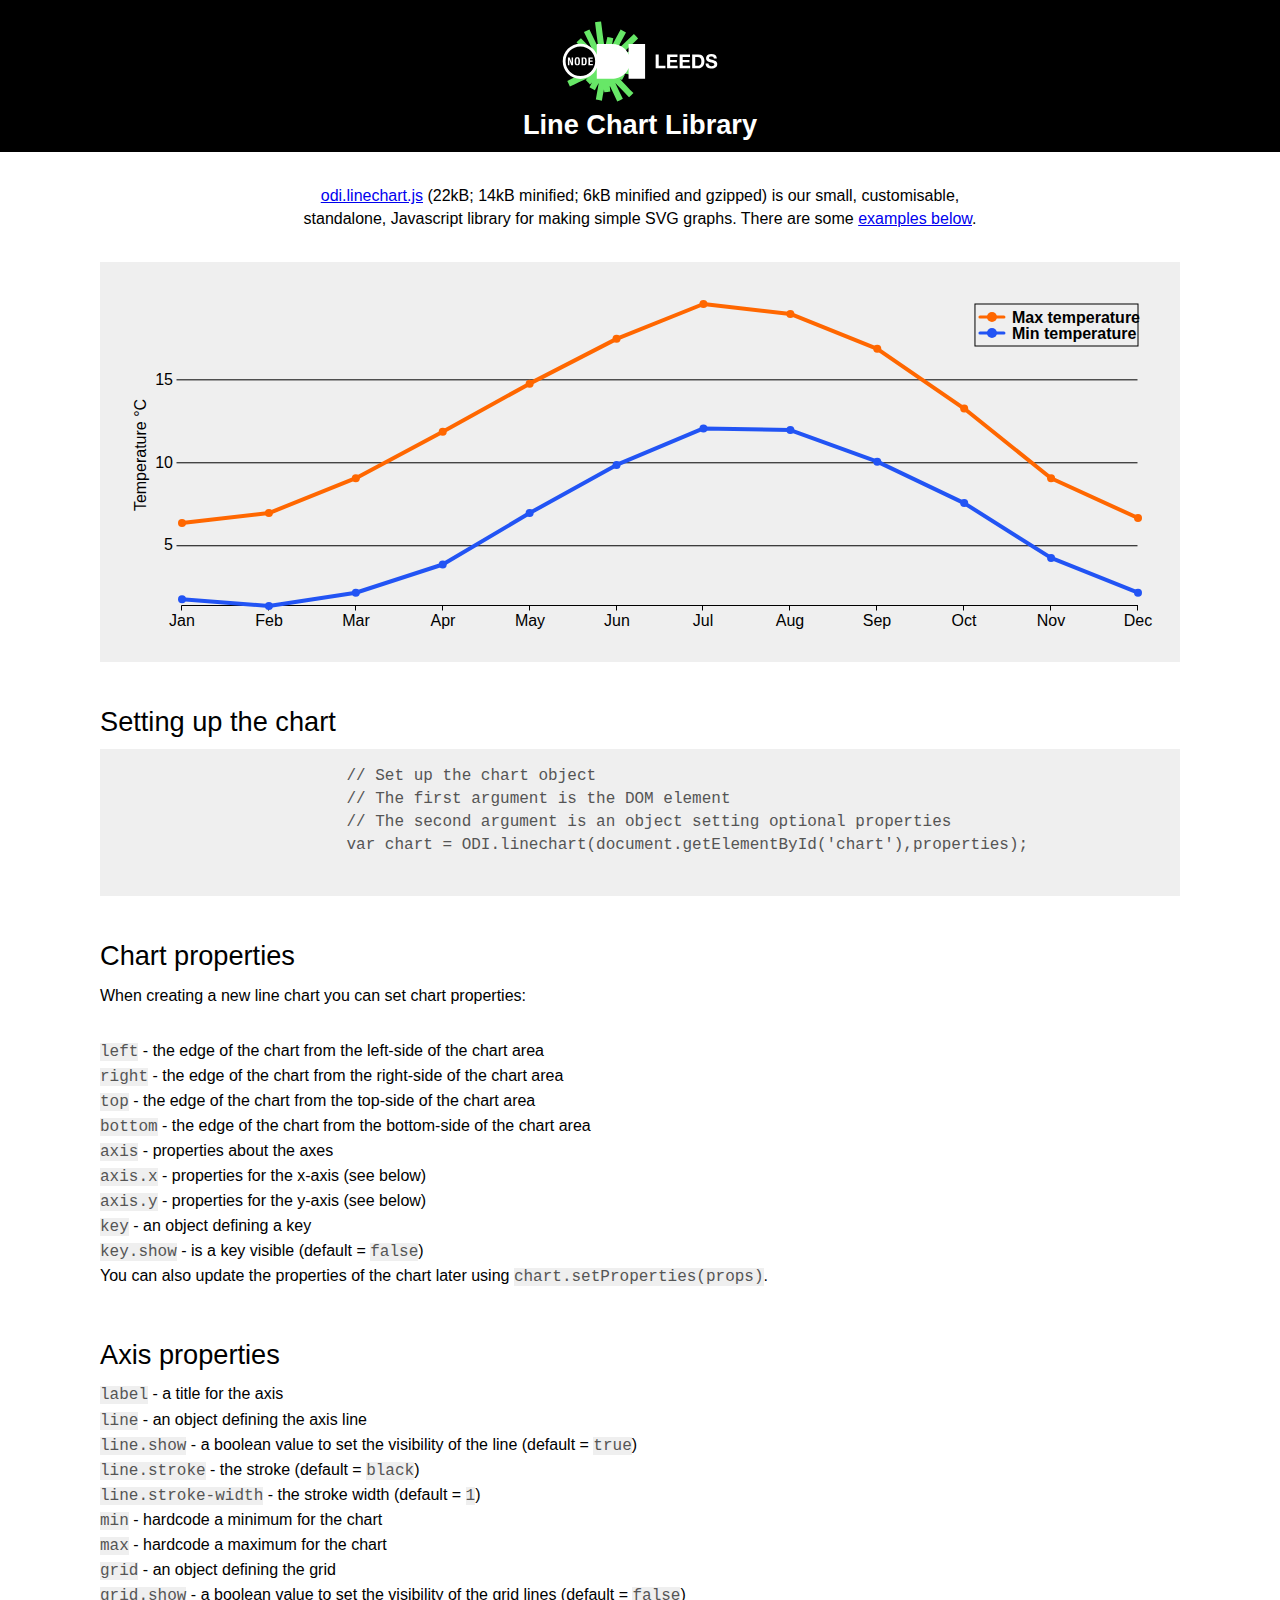
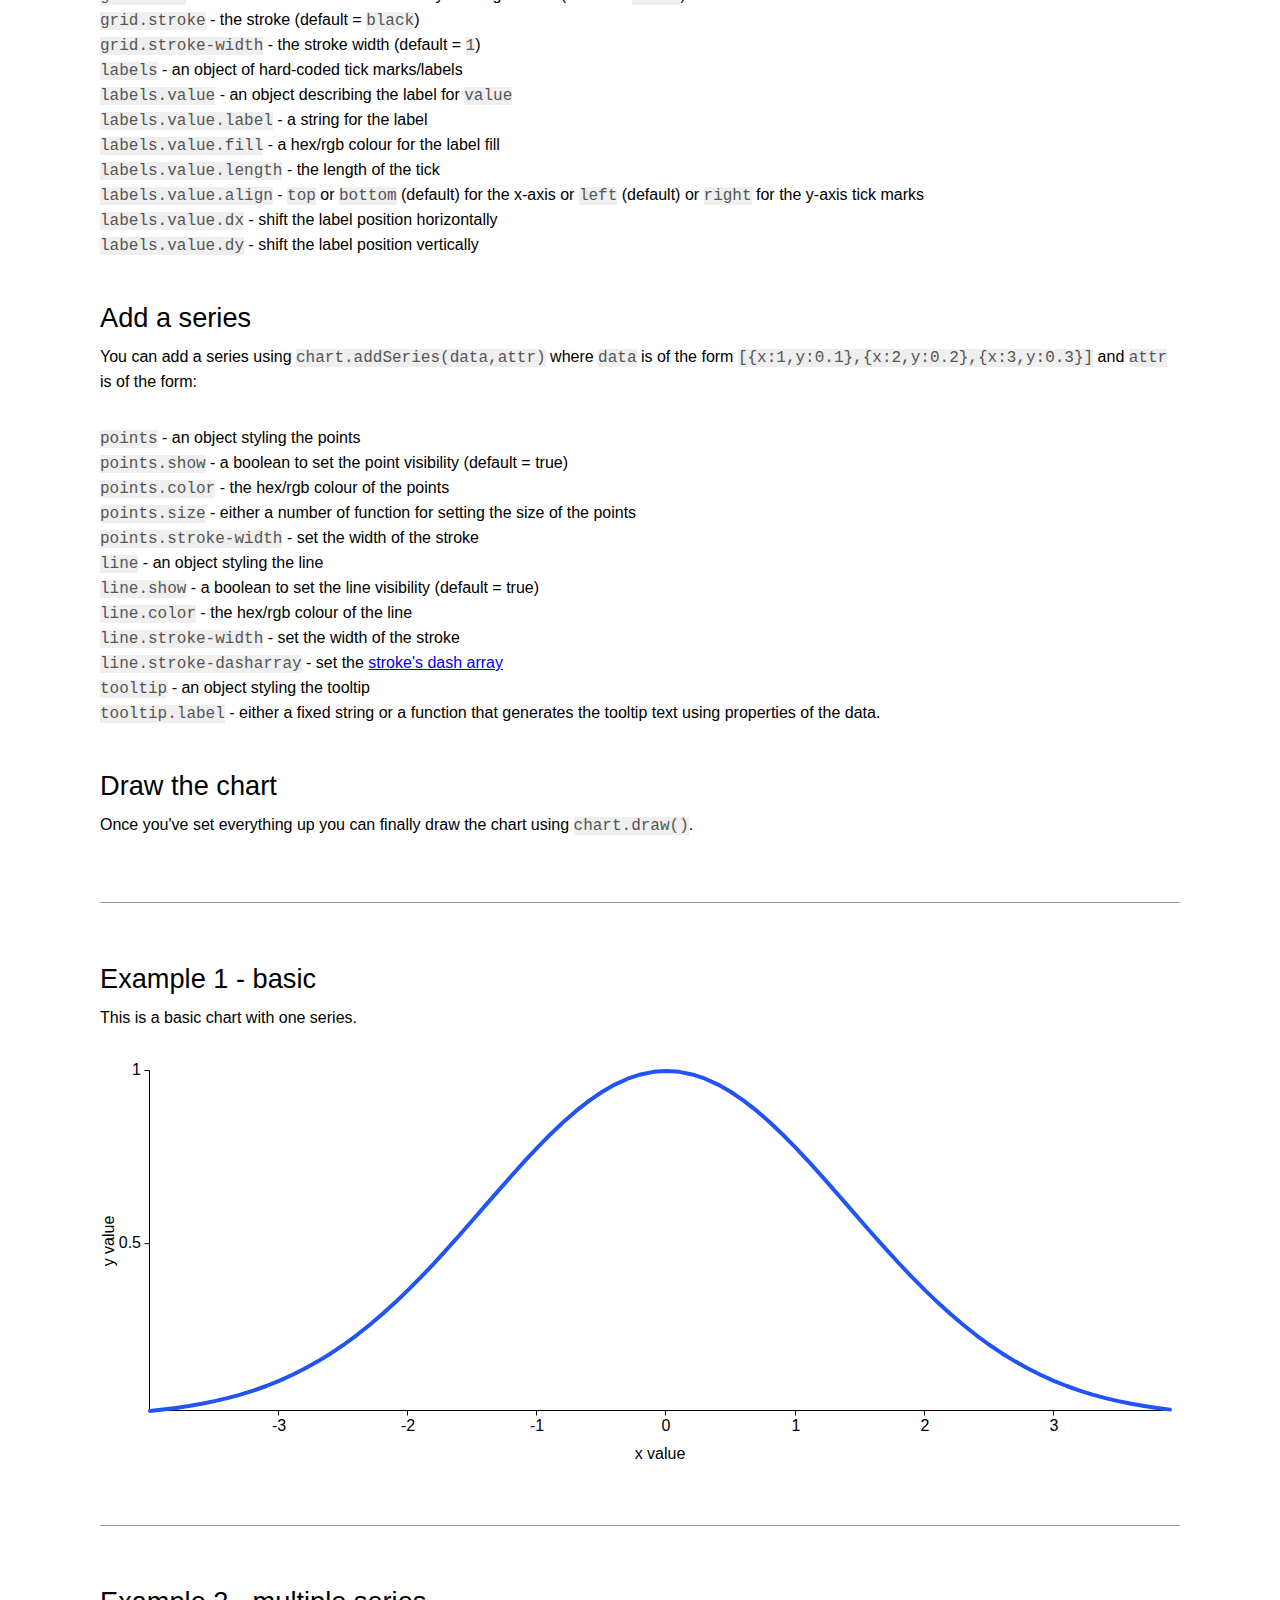
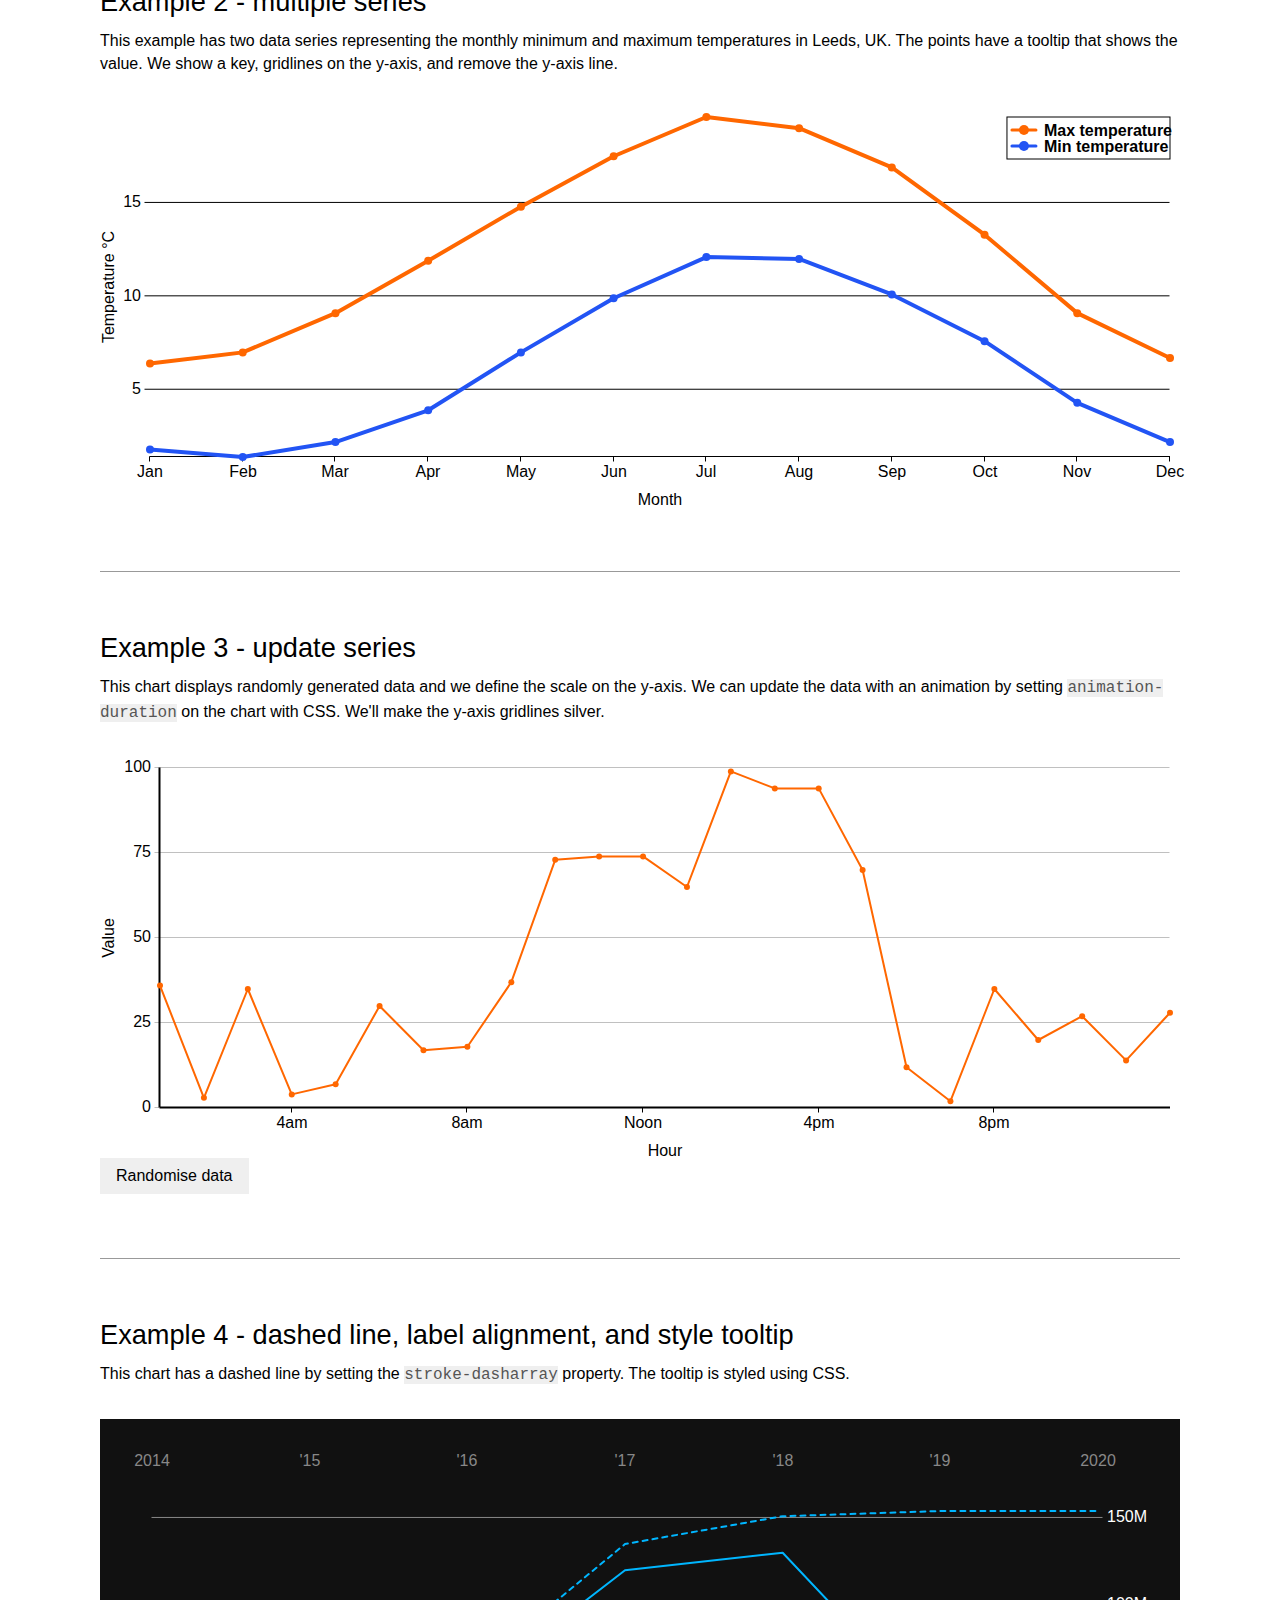
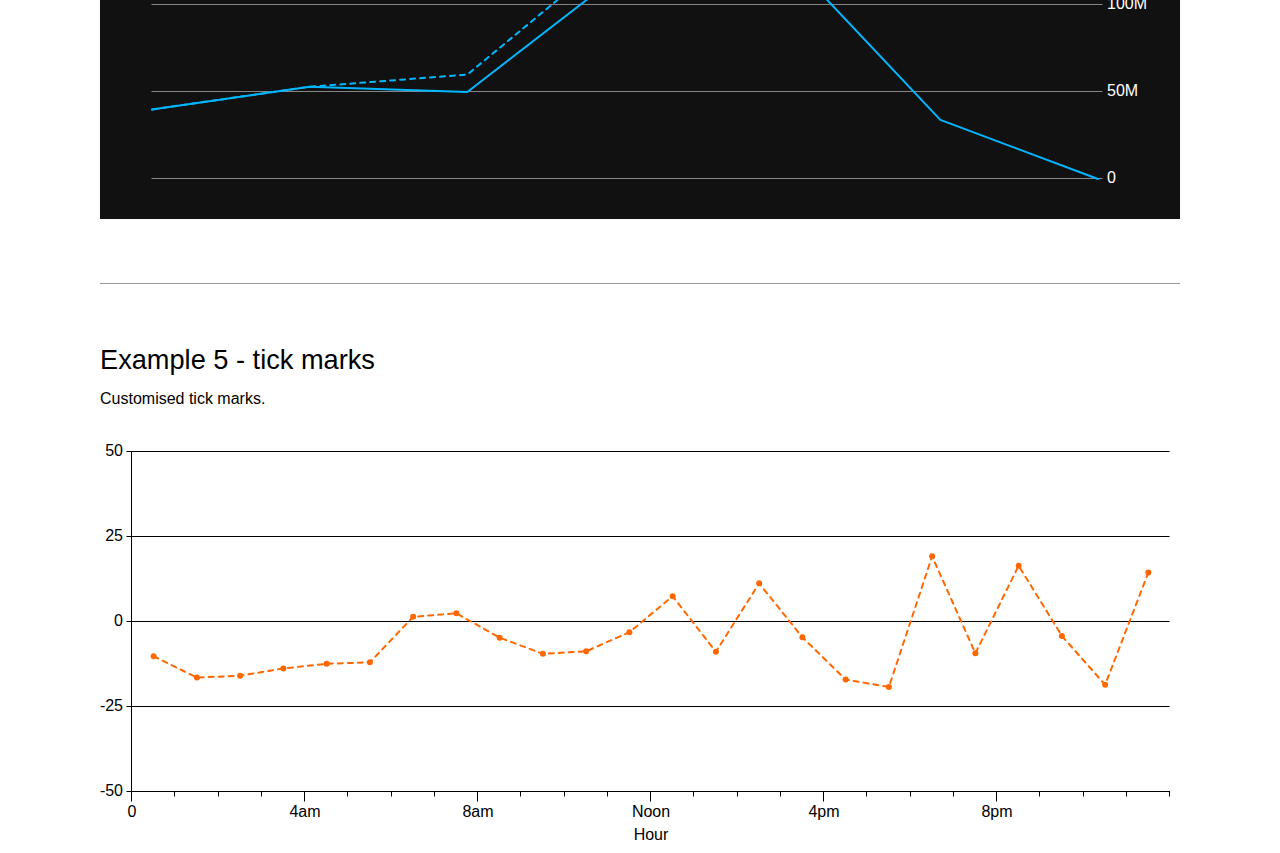
==== index.html @ b3956b69 "Use fill-opacity for points" ====
<!DOCTYPE html>
<html lang="en">
<head>
	<meta name="viewport" content="width=device-width, initial-scale=1.0">
	<meta charset="utf-8" />
	<link rel="icon" href="resources/favicon.svg" />
	<title>ODI Leeds Line Chart Library</title>
	<script src="odi.linechart.js"></script>
	<script src="resources/odi.formatexamples.js"></script>
	<script src="resources/highlight.pack.js"></script>
	<link rel="StyleSheet" href="resources/highlight.css" type="text/css" />
	<style>
	/* http://meyerweb.com/eric/tools/css/reset/ v2.0 | 20110126 License: none (public domain) */
	html, body, div, span, applet, object, iframe, h1, h2, h3, h4, h5, h6, p, blockquote, pre, a, abbr, acronym, address, big, cite, code, del, dfn, em, img, ins, kbd, q, s, samp, small, strike, strong, tt, var, b, u, i, center, dl, dt, dd, ol, ul, li, fieldset, form, label, legend, table, caption, tbody, tfoot, thead, tr, th, td, article, aside, canvas, details, embed, figure, figcaption, footer, header, hgroup, menu, nav, output, ruby, section, summary, time, mark, audio, video {
	  margin: 0;
	  padding: 0;
	  border: 0;
	  font-size: 100%;
	  font: inherit;
	  vertical-align: baseline;
	  -moz-box-sizing: border-box;
	  -webkit-box-sizing: border-box;
	  box-sizing: border-box; }
	/* HTML5 display-role reset for older browsers */
	article, aside, details, figcaption, figure, footer, header, hgroup, menu, nav, section { display: block; }
	body { line-height: 1em; }
	ol, ul { list-style: none; }
	blockquote, q { quotes: none; }
	blockquote:before, blockquote:after, q:before, q:after { content: ''; content: none; }
	table { border-collapse: collapse; border-spacing: 0; }
	/* apply a natural box layout model to all elements */
	*, *:before, *:after { -moz-box-sizing: border-box; -webkit-box-sizing: border-box; box-sizing: border-box; }
	/* End of reset */
	/* Main site styling */
	body {
		background-color: #000000;
		font-family: "Helvetica Neue",Helvetica,Arial,"Lucida Grande",sans-serif;
		font-size: 16px;
		color: #efefef;
		margin: 0px;
		padding: 0px;
		line-height: 1.44em;
		text-rendering: optimizeLegibility;
	}
	#main { background-color: #ffffff; color: #333333; }
	.holder { position: relative; width: 1080px; max-width: 100%; margin: auto; }
	.padded { padding: 1em; }
	h1 { font-size: 1.7em; margin-top: 1em; font-weight: 600; margin: 0; }
	h2 { font-size: 1.7em; margin-top: 1.7647058823529411em; font-weight: 500; }
	h3 { font-size: 1.4em; margin-top: 1.428571em; }
	h1:first-child, h2:first-child, h3:first-child { margin-top: 0; }
	footer { width: 100%; padding: 1em; padding-bottom: 3em; }
	footer a, footer a:visited { color: inherit; }
	code, pre { font-family: monospace; color: #555555; background-color: #efefef; }
	button, .button { border: 0px; font-size: 1em; background-color: #efefef; color: black; text-decoration: none!important; display: inline-block; padding: 0.5em 1em; cursor: pointer; vertical-align: top; line-height: 1.25em; }
	.prettyprint {
		background: #efefef;
		padding: 1em;
	}
	section.example {
		border-top: 1px solid #999;
		margin-top: 4em;
		padding-top: 4em;
	}
	h2 + *, h3 + * { margin-top: 1em; }
	p + * { margin-top: 2em; }
	section.example h2 + * { margin-top: 1em; }
	.howto { margin-top: 1em; }
	.b1-bg, footer { background: black; color: white; }
	.b6-bg { background: white; color: black; }
	#intro { text-align: center; padding: 1em; max-width: 720px; margin: 0 auto 1em; }
	</style>
</head>
<body class="b6-bg">

	<header>
		<div class="b1-bg padded">
			<div class="holder" style="text-align:center;">
				<a href="https://odileeds.org/" aria-label="ODI Leeds">
				<svg version="1.1" viewBox="0 0 250 91" width="250" height="91" xmlns="http://www.w3.org/2000/svg" xmlns:cc="http://creativecommons.org/ns#" xmlns:dc="http://purl.org/dc/elements/1.1/" xmlns:rdf="http://www.w3.org/1999/02/22-rdf-syntax-ns#">
				<g transform="translate(0,-961.4)">
				<circle cx="65.42" cy="1006.6" r="15.714" fill-opacity=".5"/>
				<rect x="87.92" y="1001.7" width="35.179" height="10" fill-opacity=".5"/>
				<path d="m86.07 966.9c-2.1 0.15-3.94 0.56-6.06 0.7 0.92 8.34 2.24 17.03 3.38 25.73-3.07-6.04-5.86-12.38-8.96-18.39-1.91 0.77-3.63 1.73-5.48 2.56 2.9 6.1 5.89 12.12 8.74 18.28 0.14 0 0.1 0.17 0 0-4-3.96-7.74-8.18-11.76-12.11-1.58 1.26-2.862 2.81-4.428 4.07 1.016 1.14 2.056 2.25 3.108 3.36h0.72c8.53 0 15.44 6.95 15.44 15.5 0 8.6-6.93 15.5-15.44 15.5-1.13 0-2.251-0.1-3.349-0.4-3.266 1.6-6.509 3.1-9.68 4.8 0.877 1.8 1.828 3.5 2.563 5.5 5.877-2.8 11.976-5.9 17.696-8.4-0.15 0.6-1.89 1.2-1.86 1.9 0 0 0.87 0.8 1.05 1 1.04 1.1 2.4 2.6 3.26 3.3 0.69-0.6 1.31-1.3 1.98-1.9-0.81 1.6-1.71 3.2-2.56 4.8 1.8 1 3.57 2 5.47 2.9 1.24-2.4 2.54-4.8 3.84-7.1 0-0.1 0-0.2 0.12-0.2 0 0 0 0.2-0.12 0.2-0.84 5.6-2.05 10.9-2.91 16.5 2.08 0.3 4 0.8 6.06 1.1 0.66-3.8 1.28-7.7 2.09-11.3 0.1 1.2 0.24 1.7 0.35 2.9 2.03-0.3 4.08-0.5 6.06-0.8-0.1-2-0.73-4-0.59-5.7 2.4 5.3 5.03 10.4 7.46 15.7 1.98-0.8 3.83-1.7 5.59-2.7-2.6-5.2-5.09-10.4-7.57-15.7-0.14 0-0.1-0.2 0 0 4.66 4.6 9.02 9.6 13.74 14.2 1.55-1.3 2.96-2.8 4.42-4.2-4.52-4.6-9.3-9.6-13.51-14.2 0.75 0.3 1.28 0.8 2.1 1 1.03-1.7 1.99-3.5 2.91-5.3-0.71-0.5-1.56-0.8-2.21-1.3 2.16 0.4 4.32 0.8 6.52 1.2 0.3-2.1 0.73-4 1.05-6.1-2.1-0.4-4.49-0.5-6.29-1.3 3.84-0.4 7.63-0.9 11.41-1.4h-32.51v-9.1h28.21c-0.84-1.7-1.57-3.42-2.45-5.03-2.66 1.26-5.35 2.49-7.92 3.83-0.1-0.4 0.42-0.8 0.7-1.03 5.31-5.2 11.31-10.6 16.65-15.85-1.18-1.72-2.8-3.01-4.19-4.53-5.91 5.7-11.84 11.37-17.82 17 0 0.14-0.17 0.1 0 0 3.24-6.2 6.59-12.28 9.9-18.4-1.65-1.14-3.63-1.96-5.36-3.02-2.9 5.32-5.85 10.6-8.61 16.06 0.17-2.26 0.84-5.05 1.28-7.45-1.89-0.48-3.99-0.75-5.94-1.16-1.03 4.1-1.69 8.56-2.45 12.92-1.44-9.51-2.68-19.11-3.84-28.41zm-37.376 34.8c-0.605 1.6 0.114 3.8-0.408 5.5v0.7c0.822 0.1 0.88 0.2 1.701 0.3-0.06-0.5-0.1-1.1-0.108-1.6 0-1.5 0.235-3 0.68-4.5-0.619-0.2-1.25-0.3-1.865-0.4zm80.696 2c-1.88 0.2-3.74 0.4-5.59 0.7v6.2c2.1-0.3 3.68-0.7 5.78-1v-1c-0.32-1.6 0-3.2-0.19-4.9zm-75.927 12.8c0.156 1.2 0.308 2.4 0.469 3.5 1.004-0.1 2.015-0.2 3.028-0.4-1.315-0.8-2.494-1.9-3.497-3.1z" clip-rule="evenodd" fill="#67E767" fill-rule="evenodd"/>
				<path d="m65.39 989.07c-4.711 0-9.141 1.84-12.473 5.17-3.333 3.33-5.168 7.76-5.168 12.46s1.835 9.1 5.168 12.5c3.332 3.3 7.762 5.1 12.473 5.1 4.71 0 9.14-1.8 12.48-5.1 1.72-1.7 3.03-3.8 3.91-6v10.9h14.98c2.59 0 5.02-0.4 7.22-1.3 2.17-0.8 4.07-2 5.66-3.5 1.77-1.7 3.08-3.7 3.92-6v10.8h16.52v-34.76h-16.52v10.76c-0.84-2.29-2.15-4.34-3.92-6.03-1.58-1.52-3.49-2.7-5.66-3.51-2.2-0.82-4.63-1.23-7.22-1.23h-14.98v10.87c-0.88-2.22-2.19-4.24-3.91-5.96-3.34-3.33-7.77-5.17-12.48-5.17zm0 2.82c8.19 0 14.82 6.64 14.82 14.81 0 8.2-6.63 14.8-14.82 14.8-8.186 0-14.821-6.6-14.821-14.8 0-8.17 6.635-14.81 14.821-14.81zm-3.093 10.81c-0.588 0-1.057 0.1-1.404 0.3-0.349 0.2-0.614 0.5-0.799 0.8-0.186 0.4-0.309 0.8-0.359 1.3s-0.08 1-0.08 1.6 0.02 1.2 0.08 1.7c0.05 0.4 0.174 0.9 0.359 1.2 0.185 0.4 0.448 0.7 0.799 0.8 0.346 0.2 0.815 0.3 1.404 0.3 0.586 0 1.053-0.1 1.403-0.3 0.35-0.1 0.62-0.4 0.8-0.8 0.19-0.3 0.3-0.8 0.36-1.2 0-0.5 0.1-1.1 0.1-1.7s0-1.1-0.1-1.6-0.17-0.9-0.36-1.3c-0.18-0.3-0.45-0.6-0.8-0.8s-0.817-0.3-1.403-0.3zm-9.379 0.1v7.8h1.436v-5.4h0.02l1.916 5.4h1.785v-7.8h-1.438v5.4h-0.02l-1.895-5.4h-1.807zm13.672 0v7.8h2.47c0.53 0 0.96-0.1 1.3-0.2 0.34-0.2 0.61-0.4 0.81-0.8 0.21-0.3 0.33-0.7 0.43-1.2 0.13-0.5 0.13-1.1 0.13-1.8 0-0.6 0-1.1-0.1-1.5-0.1-0.5-0.19-0.9-0.37-1.2-0.19-0.4-0.45-0.6-0.78-0.8-0.34-0.2-0.77-0.3-1.32-0.3zm6.82 0v7.8h4.45v-1.3h-2.88v-2.1h2.61v-1.3h-2.61v-1.8h2.78v-1.3zm-11.113 1c0.231 0 0.419 0.1 0.559 0.2 0.141 0.1 0.246 0.3 0.326 0.5 0.07 0.2 0.124 0.5 0.154 0.9s0.04 0.8 0.04 1.3-0.01 1-0.04 1.4c-0.03 0.3-0.07 0.6-0.154 0.8-0.08 0.3-0.184 0.4-0.326 0.5-0.14 0.2-0.328 0.2-0.559 0.2-0.235 0-0.419 0-0.56-0.2-0.143-0.1-0.248-0.2-0.328-0.5-0.07-0.2-0.133-0.5-0.153-0.8-0.03-0.4-0.04-0.9-0.04-1.4s0-0.9 0.04-1.3c0.02-0.4 0.07-0.7 0.153-0.9 0.08-0.2 0.185-0.4 0.328-0.5 0.141-0.1 0.326-0.2 0.56-0.2zm5.863 0.2h0.66c0.3 0 0.54 0 0.72 0.2 0.17 0.1 0.3 0.2 0.4 0.5 0.1 0.2 0.18 0.5 0.18 0.8v1.2 1.3c0 0.3-0.1 0.6-0.19 0.8-0.1 0.3-0.23 0.4-0.4 0.5s-0.39 0.2-0.66 0.2h-0.7v-5.5z" fill="#fff"/>
				<g fill="#fff" stroke-width="1px">
				<path d="m140.66 999.78v13.82h9.78v-2.5h-6.74v-11.32h-3.04z"/>
				<path d="m152.12 999.78v13.82h10.5v-2.5h-7.46v-3.4h6.71v-2.4h-6.71v-3h7.31v-2.52h-10.35z"/>
				<path d="m164.65 999.78v13.82h10.5v-2.5h-7.46v-3.4h6.7v-2.4h-6.7v-3h7.3v-2.52h-10.34z"/>
				<path d="m180.22 1011.1v-8.8h2.17q1.12 0 1.88 0.4 0.77 0.3 1.24 0.9 0.46 0.6 0.65 1.4 0.22 0.9 0.22 1.9 0 1.2-0.29 1.9-0.29 0.8-0.78 1.3-0.48 0.5-1.1 0.7-0.62 0.3-1.28 0.3h-2.71zm-3.05-11.32v13.82h5.97q1.59 0 2.75-0.5 1.18-0.6 1.96-1.5 0.79-0.9 1.18-2.2t0.39-2.8q0-1.7-0.49-3-0.46-1.3-1.31-2.1-0.84-0.9-2-1.3-1.14-0.42-2.48-0.42h-5.97z"/>
				<path d="m193.55 1009h-2.94q-0 1.3 0.46 2.2 0.49 1 1.3 1.6 0.83 0.6 1.9 0.8 1.08 0.3 2.23 0.3 1.41 0 2.48-0.3 1.08-0.3 1.8-0.9 0.73-0.6 1.1-1.4t0.37-1.8q0-1.2-0.5-1.9-0.49-0.8-1.17-1.2-0.67-0.4-1.37-0.6-0.68-0.2-1.07-0.3-1.29-0.4-2.11-0.6-0.79-0.2-1.26-0.4-0.44-0.2-0.6-0.5-0.15-0.2-0.15-0.6 0-0.5 0.19-0.8 0.19-0.2 0.48-0.4 0.31-0.2 0.68-0.3t0.74-0.1q0.56 0 1.03 0.1 0.48 0.1 0.85 0.3 0.37 0.3 0.58 0.7 0.23 0.4 0.27 1h2.95q0-1.2-0.47-2-0.44-0.9-1.22-1.4-0.77-0.57-1.78-0.8-0.99-0.25-2.08-0.25-0.93 0-1.86 0.25t-1.66 0.8q-0.74 0.5-1.2 1.3-0.45 0.8-0.45 1.8t0.35 1.7q0.37 0.6 0.95 1.1 0.58 0.4 1.32 0.7 0.73 0.3 1.51 0.5 0.75 0.2 1.49 0.4 0.74 0.1 1.32 0.4 0.58 0.2 0.93 0.5 0.37 0.4 0.37 1 0 0.5-0.28 0.8-0.27 0.4-0.67 0.5-0.41 0.2-0.88 0.3-0.46 0.1-0.87 0.1-0.6 0-1.16-0.2-0.56-0.1-0.99-0.4-0.4-0.3-0.66-0.8-0.25-0.5-0.25-1.2z"/>
				</g>
				</g>
				</svg></a>
				<h1>Line Chart Library</h1>
			</div>
		</div>
	</header>
	<div class="padded">
		<div class="holder">
		<p id="intro"><a href="odi.linechart.js">odi.linechart.js</a> (22kB; 14kB minified; 6kB minified and gzipped) is our small, customisable, standalone, Javascript library for making simple SVG graphs. There are some <a href="#ex1">examples below</a>.</p>
		<style>
		#chart { height: 400px; width: 100%; margin: 1em auto; position: relative; animation-duration: 0.3s; background: #efefef; padding: 2em; }
		</style>
		<div id="chart"></div>
		<script>
		ODI.ready(function(){
			monthslong = ['January','February','March','April','May','June','July','August','September','October','November','December'];
			months = ['Jan','Feb','Mar','Apr','May','Jun','Jul','Aug','Sep','Oct','Nov','Dec'];

			chart = ODI.linechart(document.getElementById('chart'),{
				'left':50,
				'right':10,
				'top':10,
				'bottom':24,
				// Draw a key
				'key':{ 'show':true },
				// Define the axes
				'axis':{
					'x':{
						'line': {'show':true},
						'labels':{
							1: {'label':months[0]},
							2: {'label':months[1]},
							3: {'label':months[2]},
							4: {'label':months[3]},
							5: {'label':months[4]},
							6: {'label':months[5]},
							7: {'label':months[6]},
							8: {'label':months[7]},
							9: {'label':months[8]},
							10: {'label':months[9]},
							11: {'label':months[10]},
							12: {'label':months[11]}
						}
					},
					'y':{
						'line': {'show':false,'stroke-width':2},
						'grid': {'show':true},
						'title': { 'label': 'Temperature &deg;C' },
						'labels':{
							0: {'label':0},
							5: {'label':5},
							10: {'label':10},
							15: {'label':15},
							20: {'label':20}
						}
					}
				}
			});
			// A function to create the contents of a tooltip
			function label(d){ return ''+d.series.title+'\n'+monthslong[d.i]+': '+d.data.y.toFixed(2)+'&deg;C'; }
			// Create some data
			var maxtemp = [{x:1,y:6.4},{x:2,y:7},{x:3,y:9.1},{x:4,y:11.9},{x:5,y:14.8},{x:6,y:17.5},{x:7,y:19.6},{x:8,y:19},{x:9,y:16.9},{x:10,y:13.3},{x:11,y:9.1},{x:12,y:6.7}];
			var mintemp = [{x:1,y:1.8},{x:2,y:1.4},{x:3,y:2.2},{x:4,y:3.9},{x:5,y:7},{x:6,y:9.9},{x:7,y:12.1},{x:8,y:12},{x:9,y:10.1},{x:10,y:7.6},{x:11,y:4.3},{x:12,y:2.2}];
			// Add the data to the chart
			chart.addSeries(maxtemp,{
				'title': 'Max temperature',
				'points':{ 'size':4, 'color': '#FF6700' },
				'line':{ 'color': '#FF6700' },
				'tooltip':{ 'label': label }
			});
			chart.addSeries(mintemp,{
				'title': 'Min temperature',
				'points':{ 'size':4, 'color': '#2254F4' },
				'line':{ 'color': '#2254F4' },
				'tooltip':{ 'label': label }
			});
			chart.draw();
		});
		</script>
		
		<h2>Setting up the chart</h2>
		<pre class="prettyprint lang-js hljs javascript">
			// Set up the chart object
			// The first argument is the DOM element
			// The second argument is an object setting optional properties
			var chart = ODI.linechart(document.getElementById('chart'),properties);
		</pre>

		<h2>Chart properties</h2>
		<p>When creating a new line chart you can set chart properties:</p>
		<ul>
			<li><code>left</code> - the edge of the chart from the left-side of the chart area</li>
			<li><code>right</code> - the edge of the chart from the right-side of the chart area</li>
			<li><code>top</code> - the edge of the chart from the top-side of the chart area</li>
			<li><code>bottom</code> - the edge of the chart from the bottom-side of the chart area</li>
			<li><code>axis</code> - properties about the axes</li>
			<li><code>axis.x</code> - properties for the x-axis (see below)</li>
			<li><code>axis.y</code> - properties for the y-axis (see below)</li>
			<li><code>key</code> - an object defining a key</li>
			<li><code>key.show</code> - is a key visible (default = <code>false</code>)</li>
		</ul>
		<p>You can also update the properties of the chart later using <code>chart.setProperties(props)</code>.</p>

		<h2>Axis properties</h2>
		<ul>
			<li><code>label</code> - a title for the axis</li>
			<li><code>line</code> - an object defining the axis line</li>
			<li><code>line.show</code> - a boolean value to set the visibility of the line (default = <code>true</code>)</li>
			<li><code>line.stroke</code> - the stroke (default = <code>black</code>)</li>
			<li><code>line.stroke-width</code> - the stroke width (default = <code>1</code>)</li>
			<li><code>min</code> - hardcode a minimum for the chart</li>
			<li><code>max</code> - hardcode a maximum for the chart</li>
			<li><code>grid</code> - an object defining the grid</li>
			<li><code>grid.show</code> - a boolean value to set the visibility of the grid lines (default = <code>false</code>)</li>
			<li><code>grid.stroke</code> - the stroke (default = <code>black</code>)</li>
			<li><code>grid.stroke-width</code> - the stroke width (default = <code>1</code>)</li>
			<li><code>labels</code> - an object of hard-coded tick marks/labels</li>
			<li><code>labels.value</code> - an object describing the label for <code>value</code></li>
			<li><code>labels.value.label</code> - a string for the label</li>
			<li><code>labels.value.fill</code> - a hex/rgb colour for the label fill</li>
			<li><code>labels.value.length</code> - the length of the tick</li>
			<li><code>labels.value.align</code> - <code>top</code> or <code>bottom</code> (default) for the x-axis or <code>left</code> (default) or <code>right</code> for the y-axis tick marks</li>
			<li><code>labels.value.dx</code> - shift the label position horizontally</li>
			<li><code>labels.value.dy</code> - shift the label position vertically</li>
		</ul>
		<h2>Add a series</h2>
		<p>You can add a series using <code>chart.addSeries(data,attr)</code> where <code>data</code> is of the form <code>[{x:1,y:0.1},{x:2,y:0.2},{x:3,y:0.3}]</code> and <code>attr</code> is of the form:</p>
		<ul>
			<li><code>points</code> - an object styling the points</li>
			<li><code>points.show</code> - a boolean to set the point visibility (default = true)</li>
			<li><code>points.color</code> - the hex/rgb colour of the points</li>
			<li><code>points.size</code> - either a number of function for setting the size of the points</li>
			<li><code>points.stroke-width</code> - set the width of the stroke</li>
			<li><code>line</code> - an object styling the line</li>
			<li><code>line.show</code> - a boolean to set the line visibility (default = true)</li>
			<li><code>line.color</code> - the hex/rgb colour of the  line</li>
			<li><code>line.stroke-width</code> - set the width of the stroke</li>
			<li><code>line.stroke-dasharray</code> - set the <a href="https://developer.mozilla.org/en-US/docs/Web/SVG/Attribute/stroke-dasharray">stroke's dash array</a></li>
			<li><code>tooltip</code> - an object styling the tooltip</li>
			<li><code>tooltip.label</code> - either a fixed string or a function that generates the tooltip text using properties of the data.</li>
		</ul>
		
		<h2>Draw the chart</h2>
		<p>Once you've set everything up you can finally draw the chart using <code>chart.draw()</code>.</p>



		<section class="example" id="ex1">
			<h2>Example 1 - basic</h2>
			<p>This is a basic chart with one series.</p>
			<div class="example-code">
				<style>
				#chart1 { height: 400px; width: 100%; margin-top: 1em; position: relative; animation-duration: 0.3s; }
				</style>
				<div id="chart1"></div>
				<script>
				ODI.ready(function(){
					var chart1 = ODI.linechart(document.getElementById('chart1'),{
						'left':50,
						'right':10,
						'top':10,
						'bottom':50,
						'axis':{
							'x':{
								'title': { 'label': 'x value' },
								'labels':{
									"-3": {'label':-3},
									"-2": {'label':-2},
									"-1": {'label':-1},
									"0": {'label':0},
									"1": {'label':1},
									"2": {'label':2},
									"3": {'label':3}
								}
							},
							'y':{
								'title':{ 'label':'y value' },
								'labels':{
									"0": {'label':0},
									"0.5": {'label':0.5},
									"1": {'label':1}
								}
							}
						}
					});
					// Make a Gaussian function
					data = [];
					for(x = -4; x <= 4; x += 0.1) data.push({x:x,y:Math.exp(-x*x/4)});
					chart1.addSeries(data,{'points':{'color':'#2254F4'},'line':{'color':'#2254F4'}});
					chart1.draw();
				});
				</script>
			</div>
		</section>


		<section class="example" id="ex2">
			<h2>Example 2 - multiple series</h2>
			<p>This example has two data series representing the monthly minimum and maximum temperatures in Leeds, UK. The points have a tooltip that shows the value. We show a key, gridlines on the y-axis, and remove the y-axis line.</p>
			<div class="example-code">
				<style>
				#chart2 { height: 400px; width: 100%; margin-top: 1em; position: relative; animation-duration: 0.3s; }
				</style>
				<div id="chart2"></div>
				<script>
				ODI.ready(function(){
					monthslong = ['January','February','March','April','May','June','July','August','September','October','November','December'];
					months = ['Jan','Feb','Mar','Apr','May','Jun','Jul','Aug','Sep','Oct','Nov','Dec'];

					chart2 = ODI.linechart(document.getElementById('chart2'),{
						'left':50,
						'right':10,
						'top':10,
						'bottom':50,
						// Draw a key
						'key':{ 'show':true },
						// Define the axes
						'axis':{
							'x':{
								'title': { 'label':'Month' },
								'labels':{
									1: {'label':months[0]},
									2: {'label':months[1]},
									3: {'label':months[2]},
									4: {'label':months[3]},
									5: {'label':months[4]},
									6: {'label':months[5]},
									7: {'label':months[6]},
									8: {'label':months[7]},
									9: {'label':months[8]},
									10: {'label':months[9]},
									11: {'label':months[10]},
									12: {'label':months[11]}
								}
							},
							'y':{
								'line': {'show':false},
								'grid': {'show':true},
								'title': { 'label': 'Temperature &deg;C' },
								'labels':{
									0: {'label':0},
									5: {'label':5},
									10: {'label':10},
									15: {'label':15},
									20: {'label':20}
								}
							}
						}
					});
					// A function to create the contents of a tooltip
					function label(d){
						return ''+d.series.title+'\n'+monthslong[d.i]+': '+d.data.y.toFixed(2)+'&deg;C';
					}
					// Create some data
					var maxtemp = [{x:1,y:6.4},{x:2,y:7},{x:3,y:9.1},{x:4,y:11.9},{x:5,y:14.8},{x:6,y:17.5},{x:7,y:19.6},{x:8,y:19},{x:9,y:16.9},{x:10,y:13.3},{x:11,y:9.1},{x:12,y:6.7}];
					var mintemp = [{x:1,y:1.8},{x:2,y:1.4},{x:3,y:2.2},{x:4,y:3.9},{x:5,y:7},{x:6,y:9.9},{x:7,y:12.1},{x:8,y:12},{x:9,y:10.1},{x:10,y:7.6},{x:11,y:4.3},{x:12,y:2.2}];
					// Add the data to the chart
					chart2.addSeries(maxtemp,{
						'title': 'Max temperature',
						'points':{ 'size':4, 'color': '#FF6700' },
						'line':{ 'color': '#FF6700' },
						'tooltip':{ 'label': label }
					});
					chart2.addSeries(mintemp,{
						'title': 'Min temperature',
						'points':{ 'size':4, 'color': '#2254F4' },
						'line':{ 'color': '#2254F4' },
						'tooltip':{ 'label': label }
					});
					chart2.draw();
				});
				</script>
			</div>
		</section>


		<section class="example" id="ex3">
			<h2>Example 3 - update series</h2>
			<p>This chart displays randomly generated data and we define the scale on the y-axis. We can update the data with an animation by setting <code>animation-duration</code> on the chart with CSS. We'll make the y-axis gridlines silver.</p>
			<div class="example-code">
				<style>
				#chart3 { height: 400px; width: 100%; margin-top: 1em; position: relative; animation-duration: 0.3s; }
				</style>
				<div id="chart3"></div>
				<button id="random3">Randomise data</button>
				<script>
				ODI.ready(function(){
					chart3 = ODI.linechart(document.getElementById('chart3'),{
						'left':60,
						'right':10,
						'top':10,
						'bottom':50,
						'axis':{
							'x':{
								'line': {'stroke-width':2},
								'title': { 'label': 'Hour' },
								'labels':{
									0: {'label':0},
									4: {'label':"4am"},
									8: {'label':"8am"},
									12: {'label':"Noon"},
									16: {'label':"4pm"},
									20: {'label':"8pm"}
								}
							},
							'y':{
								'line': {'stroke-width': 2},
								'grid': {'show':true,'stroke':'silver'},
								'min': 0,
								'max': 100,
								'title':{ 'label':'Value' },
								'labels':{
									0: {'label':0},
									25: {'label':25},
									50: {'label':50},
									75: {'label':75},
									100: {'label':100}
								}
							}
						}
					});
					chart3.addSeries(makeHourlyData(),{
						'title': 'Views',
						'points':{ 'size': 3, 'color': '#FF6700' },
						'line': { 'show': true, 'color': '#FF6700', 'stroke-width': 2 },
						'tooltip':{
							'label': function(d){
								hh = "";
								if(d.data.x == 12) hh = "Noon";
								else if(d.data.x == 24) hh = "Midnight";
								else if(d.data.x < 12) hh = (d.data.x)+"am";
								else if(d.data.x > 12 && d.data.x < 24) hh = (d.data.x%12)+"pm";
								return ''+d.series.title+'\n'+hh+': '+d.data.y;
							}
						}
					});
					chart3.draw();

					document.getElementById('random3').addEventListener('click',function(e){
						e.preventDefault();
						chart3.series[0].setData(makeHourlyData());
						chart3.draw();
					});
				});
				function makeHourlyData(){
					data = [];
					w = 24;
					h = 40;
					for(x = 0; x < w; x++) data.push({x:x+1,y:Math.round(Math.random()*h)+(x > 8 && x < 17 ? 60 : 0)});
					return data;
				}
				</script>
			</div>
		</section>

		<section class="example" id="ex4">
			<h2>Example 4 - dashed line, label alignment, and style tooltip</h2>
			<p>This chart has a dashed line by setting the <code>stroke-dasharray</code> property. The tooltip is styled using CSS.</p>
			<div class="example-code">
				<style>
				#chart4 { height: 400px; width: 100%; background: #111; padding: 2em; position: relative; animation-duration: 0.3s; }
				#chart4 .linechart-series circle:focus { fill-opacity: 1; stroke-width: 3; }
				#chart4 .linechart-tooltip { background: white; color: black; box-shadow: 2px 2px 3px rgba(0,0,0,0.3); padding: 0.5em 1em; }
				#chart4 .linechart-tooltip::after { border-top-color: white; }
				</style>
				<div id="chart4"></div>
				<script>
				ODI.ready(function(){
					chart4 = ODI.linechart(document.getElementById('chart4'),{
						'left':20,
						'right':50,
						'top':60,
						'bottom':8,
						'axis':{
							'x':{
								'line': {'stroke':'#888'},
								'grid': {'show':true,'stroke':'#888'},
								'labels':{
									2014: {'label':'2014','fill':'#888','length':0,'align':'top','dy':-60},
									2015: {'label':"'15",'fill':'#888','length':0,'align':'top','dy':-60},
									2016: {'label':"'16",'fill':'#888','length':0,'align':'top','dy':-60},
									2017: {'label':"'17",'fill':'#888','length':0,'align':'top','dy':-60},
									2018: {'label':"'18",'fill':'#888','length':0,'align':'top','dy':-60},
									2019: {'label':"'19",'fill':'#888','length':0,'align':'top','dy':-60},
									2020: {'label':"2020",'fill':'#888','length':0,'align':'top','dy':-60}
								}
							},
							'y':{
								'line': {'show':false},
								'grid': {'show':true,'stroke':'#888'},
								'labels':{
									0: {'label':'0','fill':'white','align':'right'},
									50: {'label':'50M','fill':'white','align':'right'},
									100: {'label':'100M','fill':'white','align':'right'},
									150: {'label':'150M','fill':'white','align':'right'}
								}
							}
						}
					});
					chart4.addSeries([{x:2014,y:40},{x:2015,y:53},{x:2016,y:50},{x:2017,y:120},{x:2018,y:130},{x:2019,y:34},{x:2020,y:0}],{
						'title': 'Measured',
						'points': {'show':true,'size':4,'stroke':'white','stroke-width':0,'color':'#00B6FF','fill-opacity':0.01},
						'line': { 'show': true, 'color': '#00B6FF', 'stroke-width': 2 },
						'tooltip':{
							'label': function(d){
								return ''+d.series.title+'\n'+d.data.x+': &pound;'+Math.round(d.data.y)+' million';
							}
						}
					});
					chart4.addSeries([{x:2014,y:40},{x:2015,y:53},{x:2016,y:60},{x:2017,y:135},{x:2018,y:151},{x:2019,y:154},{x:2020,y:154}],{
						'title': 'Projected',
						'points': {'show':true,'size':4,'stroke':'white','stroke-width':0,'color':'#00B6FF','fill-opacity':0.01},
						'line': { 'show': true, 'color': '#00B6FF', 'stroke-width': 2, 'stroke-dasharray': '5,5' },
						'tooltip':{
							'label': function(d){
								return ''+d.series.title+'\n'+d.data.x+': &pound;'+Math.round(d.data.y)+' million';
							}
						}
					});
					chart4.draw();
				});
				</script>
			</div>
		</section>

		<section class="example" id="ex5">
			<h2>Example 5 - tick marks</h2>
			<p>Customised tick marks.</p>
			<div class="example-code">
				<style>
				#chart5 { height: 400px; width: 100%; margin-top: 1em; position: relative; animation-duration: 0.3s; }
				</style>
				<div id="chart5"></div>
				<script>
				ODI.ready(function(){
					chart5 = ODI.linechart(document.getElementById('chart5'),{
						'left':32,
						'right':10,
						'top':10,
						'bottom':50,
						'axis':{
							'x':{
								'min': 0,
								'max': 24,
								'title': { 'label': 'Hour' },
								'labels':{
									0: {'label':0,'length':10},
									1: {'label':''},
									2: {'label':''},
									3: {'label':''},
									4: {'label':"4am",'length':10},
									5: {'label':''},
									6: {'label':''},
									7: {'label':''},
									8: {'label':"8am",'length':10},
									9: {'label':''},
									10: {'label':''},
									11: {'label':''},
									12: {'label':"Noon",'length':10},
									13: {'label':''},
									14: {'label':''},
									15: {'label':''},
									16: {'label':"4pm",'length':10},
									17: {'label':''},
									18: {'label':''},
									19: {'label':''},
									20: {'label':"8pm",'length':10},
									21: {'label':''},
									22: {'label':''},
									23: {'label':''},
									24: {'label':""}
								}
							},
							'y':{
								'grid': {'show':true},
								'min': -50,
								'max': 50,
								'labels':{
									"-50": {'label':-50},
									"-25": {'label':-25},
									0: {'label':0},
									25: {'label':25},
									50: {'label':50},
									75: {'label':75}
								}
							}
						}
					});
					chart5.addSeries(makeHourlyData5(),{
						'title': 'Measured',
						'points':{ 'size': 3, 'color': '#FF6700' },
						'line': { 'show': true, 'color': '#FF6700', 'stroke-width': 2, 'stroke-dasharray': '5,5' },
						'tooltip':{
							'label': function(d){
								v = [d.data.x-0.5,d.data.x+0.5];
								hh = "";
								for(i = 0; i < v.length; i++){
									if(hh) hh += ' - ';
									if(v[i] == 12) hh += "Noon";
									else if(v[i] == 24) hh += "Midnight";
									else if(v[i] < 12) hh += v[i]+"am";
									else if(v[i] > 12 && v[i] < 24) hh += (v[i]%12)+"pm";
								}
								return hh+': '+d.data.y.toFixed(2);
							}
						}
					});
					chart5.draw();
				});
				function makeHourlyData5(){
					data = [];
					w = 24;
					h = 40;
					for(x = 0; x < w; x++) data.push({x:x+0.5,y:(Math.random()*h - h/2)});
					return data;
				}
				</script>
			</div>
		</section>
		</div>
	</div>
	<footer>
		<div class="holder">
		<p>&copy; 2021 <a href="https://odileeds.org/" target="_parent">ODI Leeds</a> (<a href="https://creativecommons.org/licenses/by/4.0/" target="_parent">CC BY</a>).</p>
		</div>
	</footer>
	<script src="https://odileeds.org/resources/odi.log.js"></script>
	<script>
	ODI.log.setup({'id':'odileeds','target':['odileeds.github.io']}).add('action=view');
	</script>
</body>
</html>
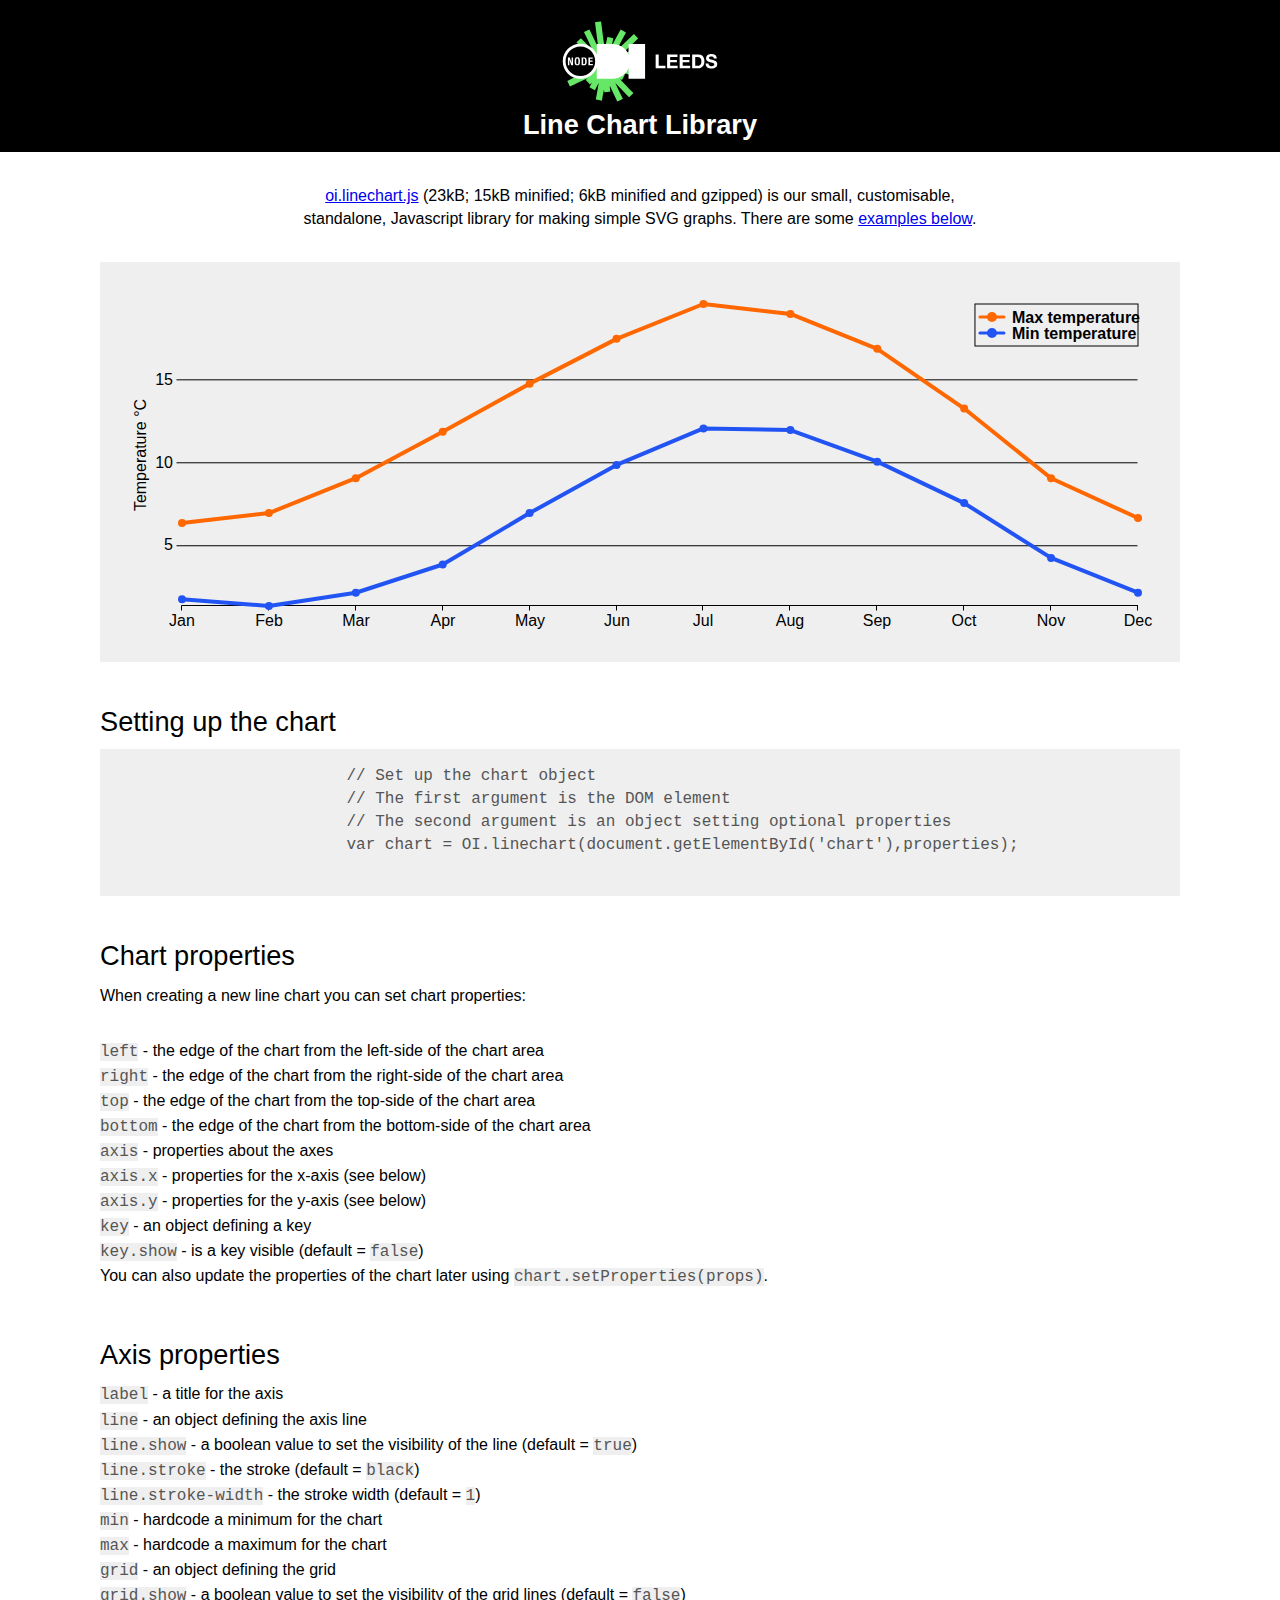
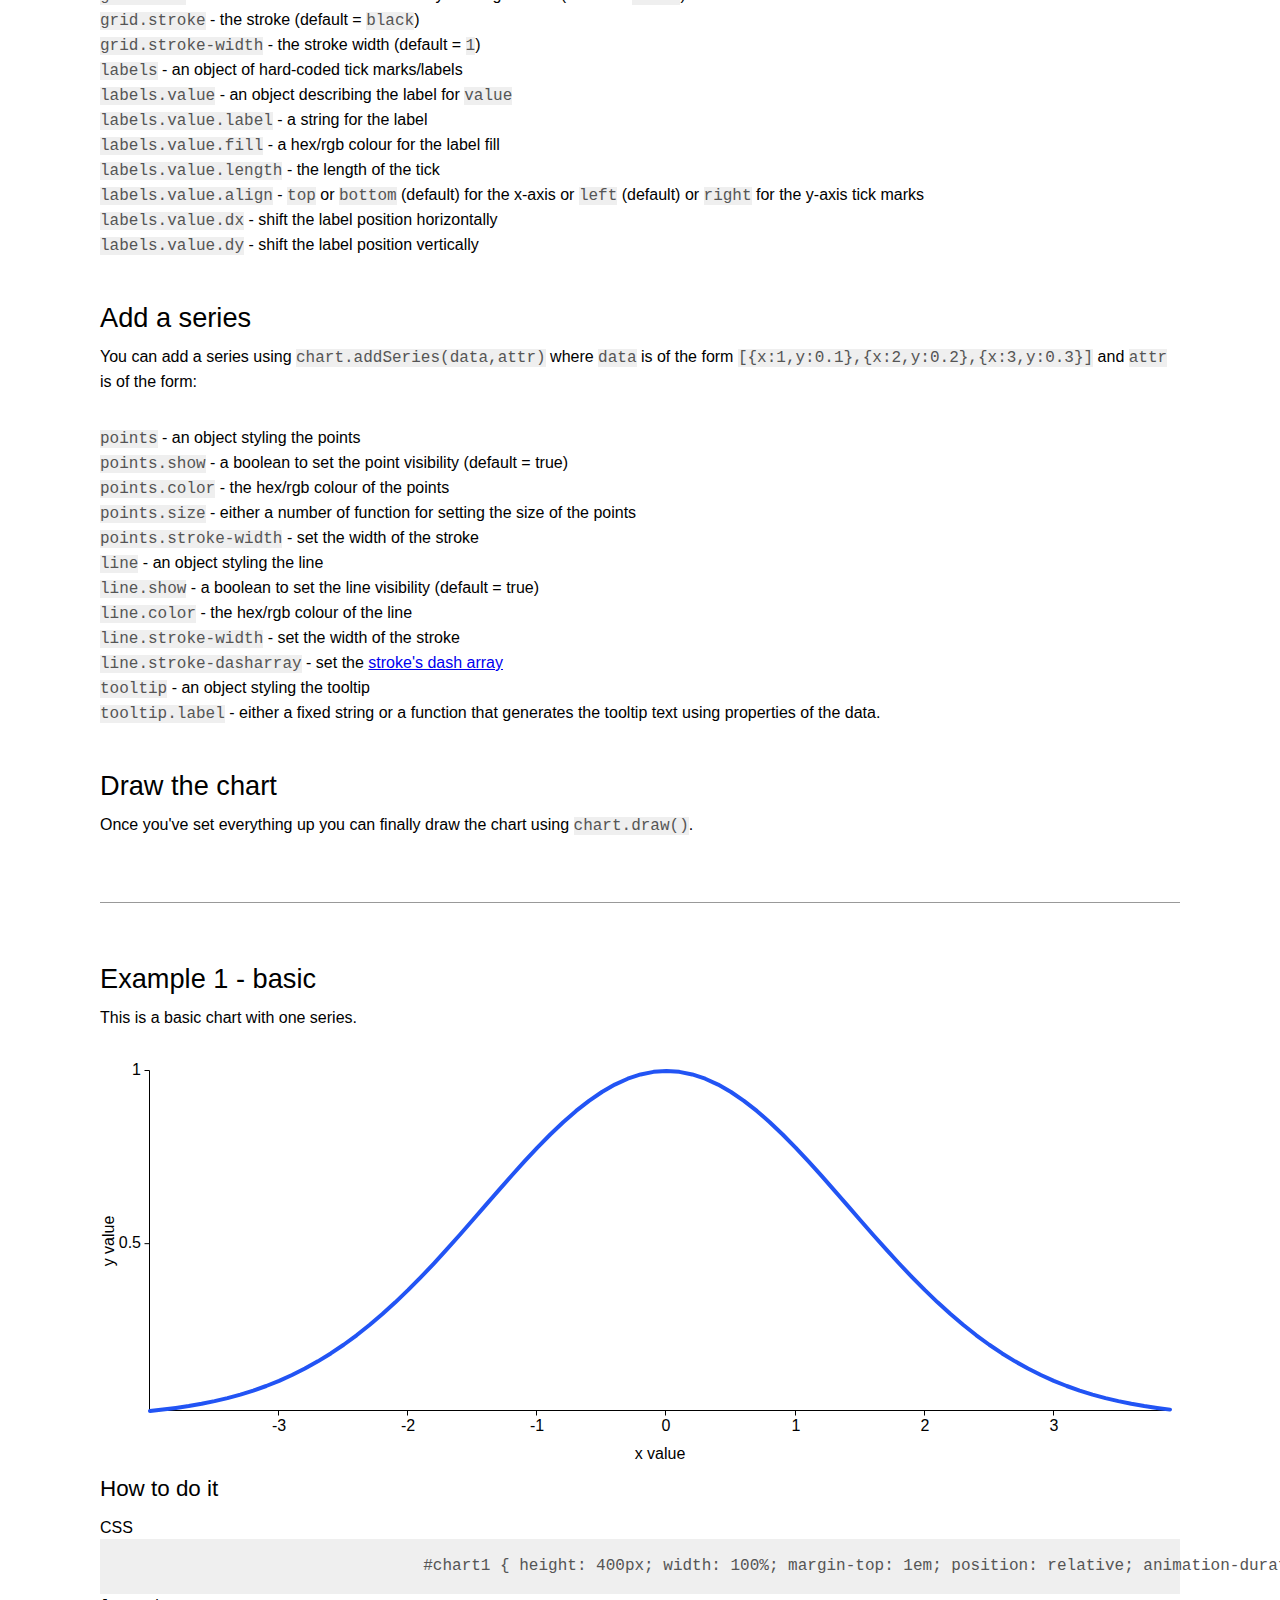
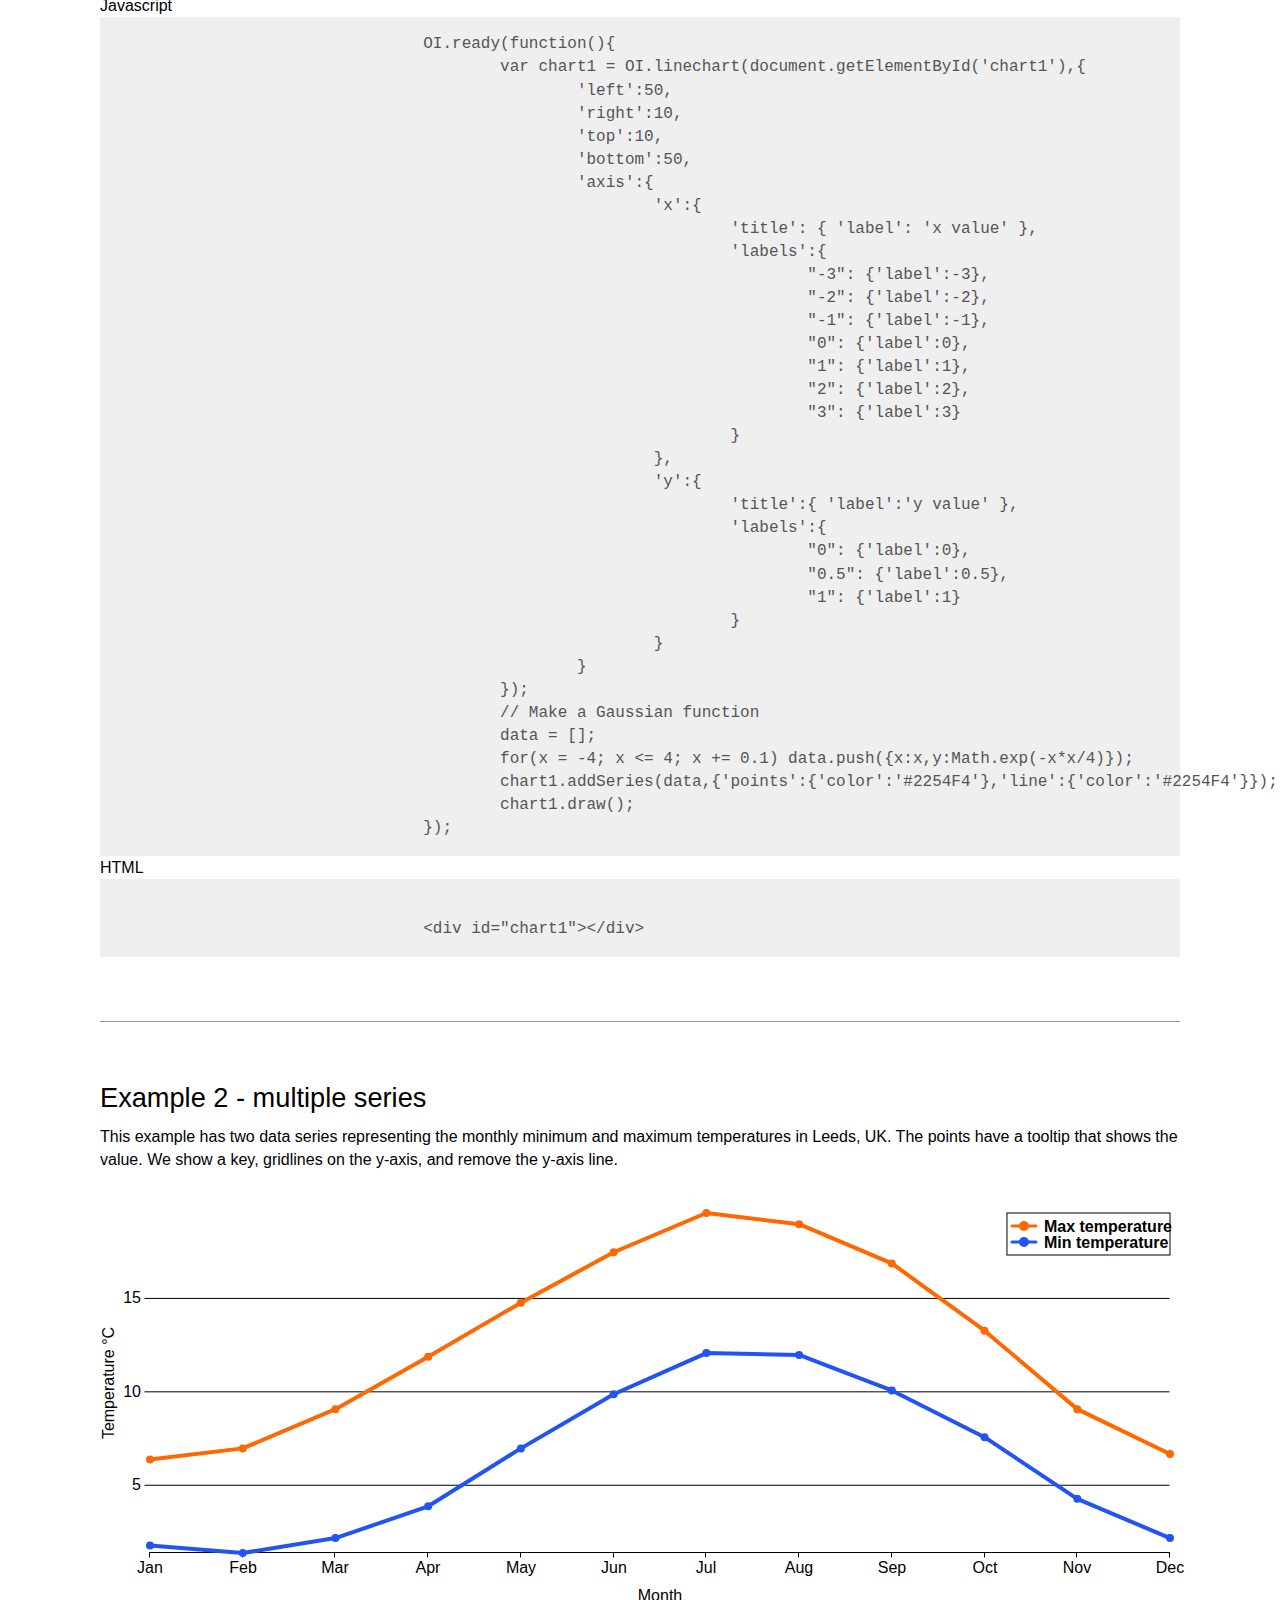
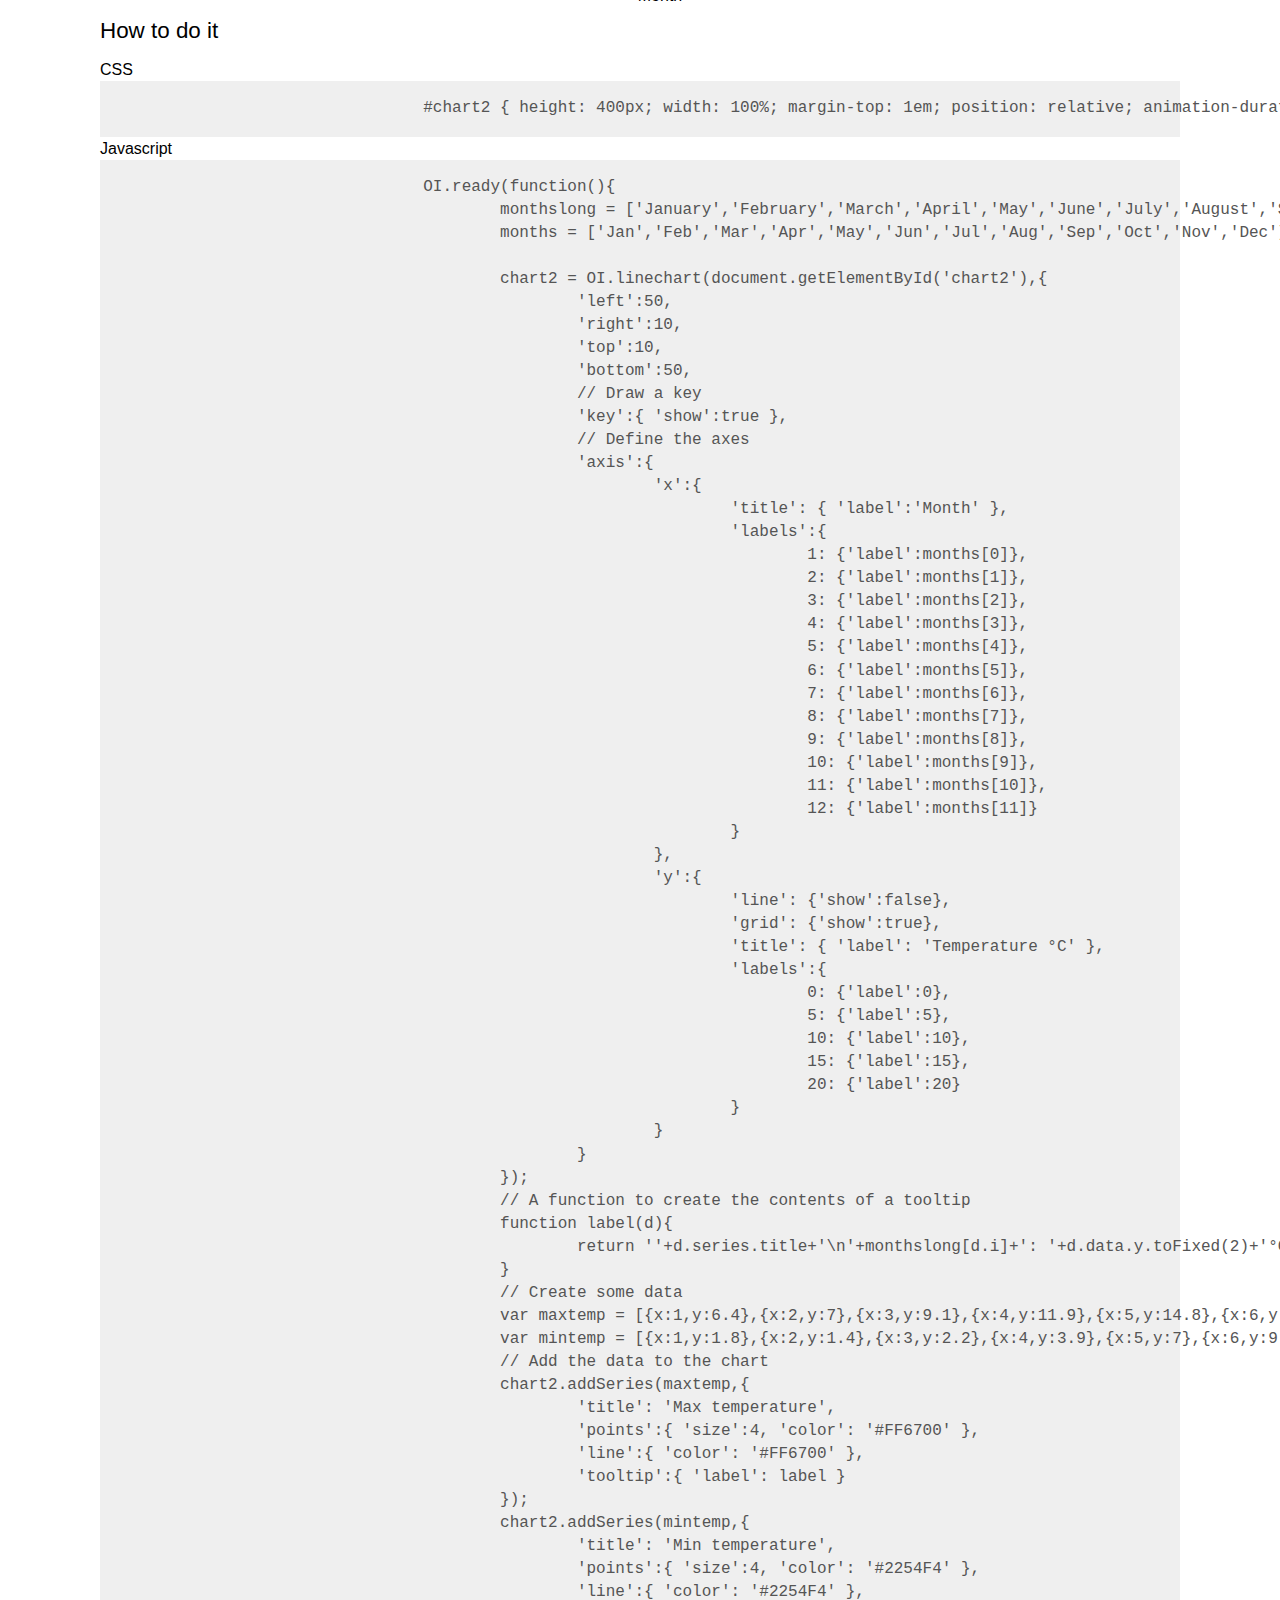
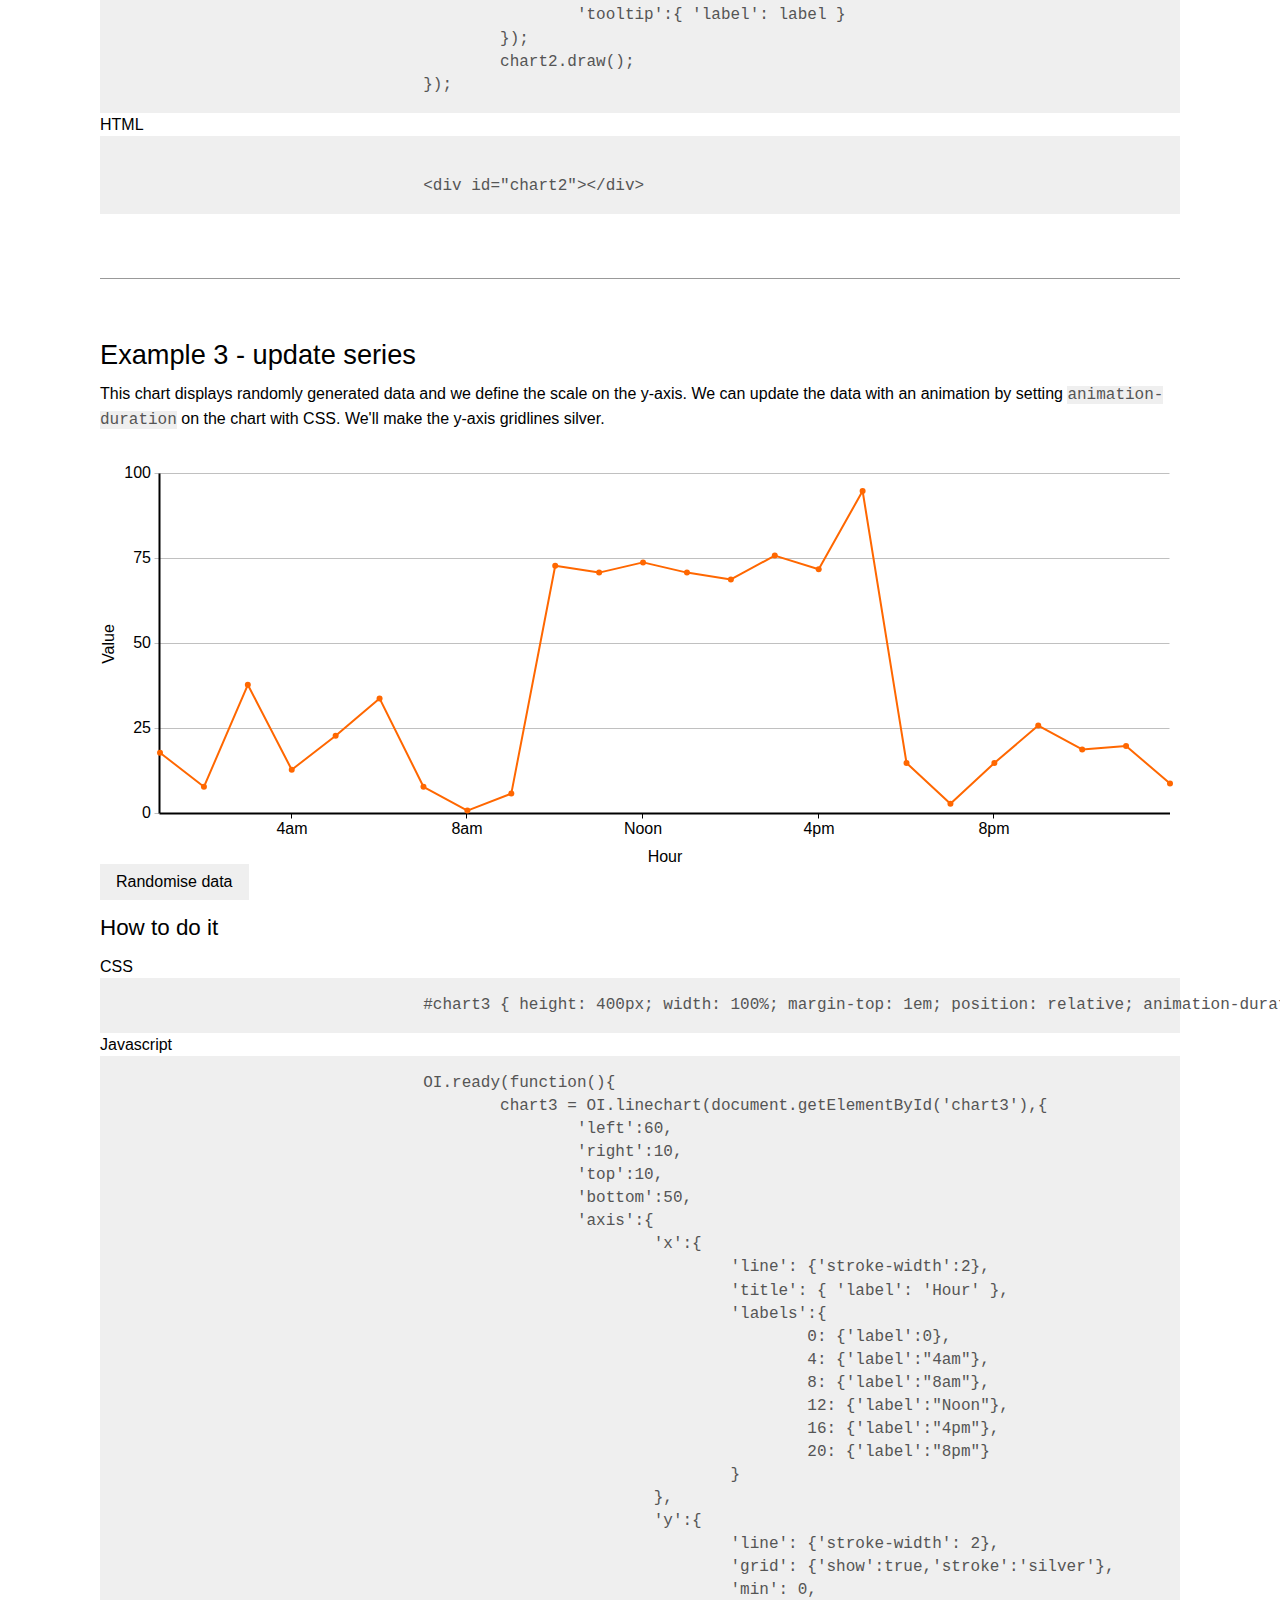
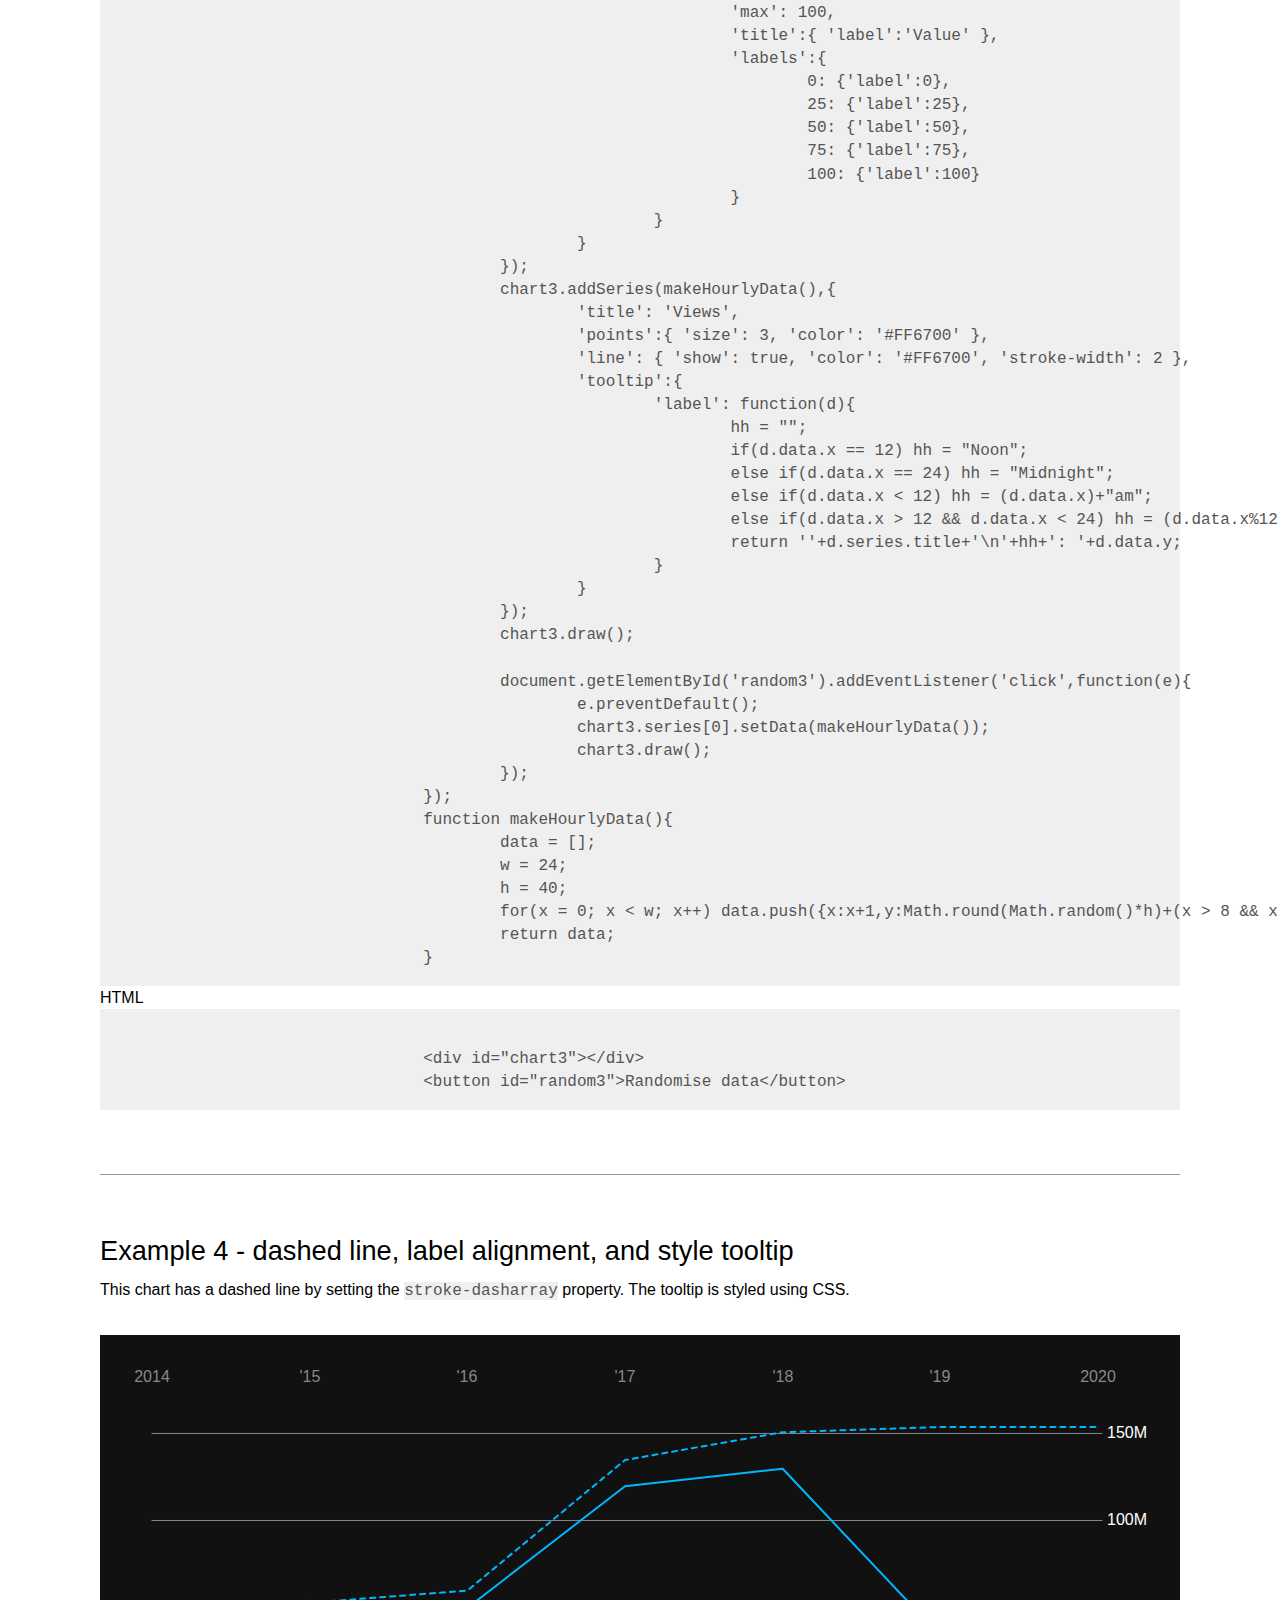
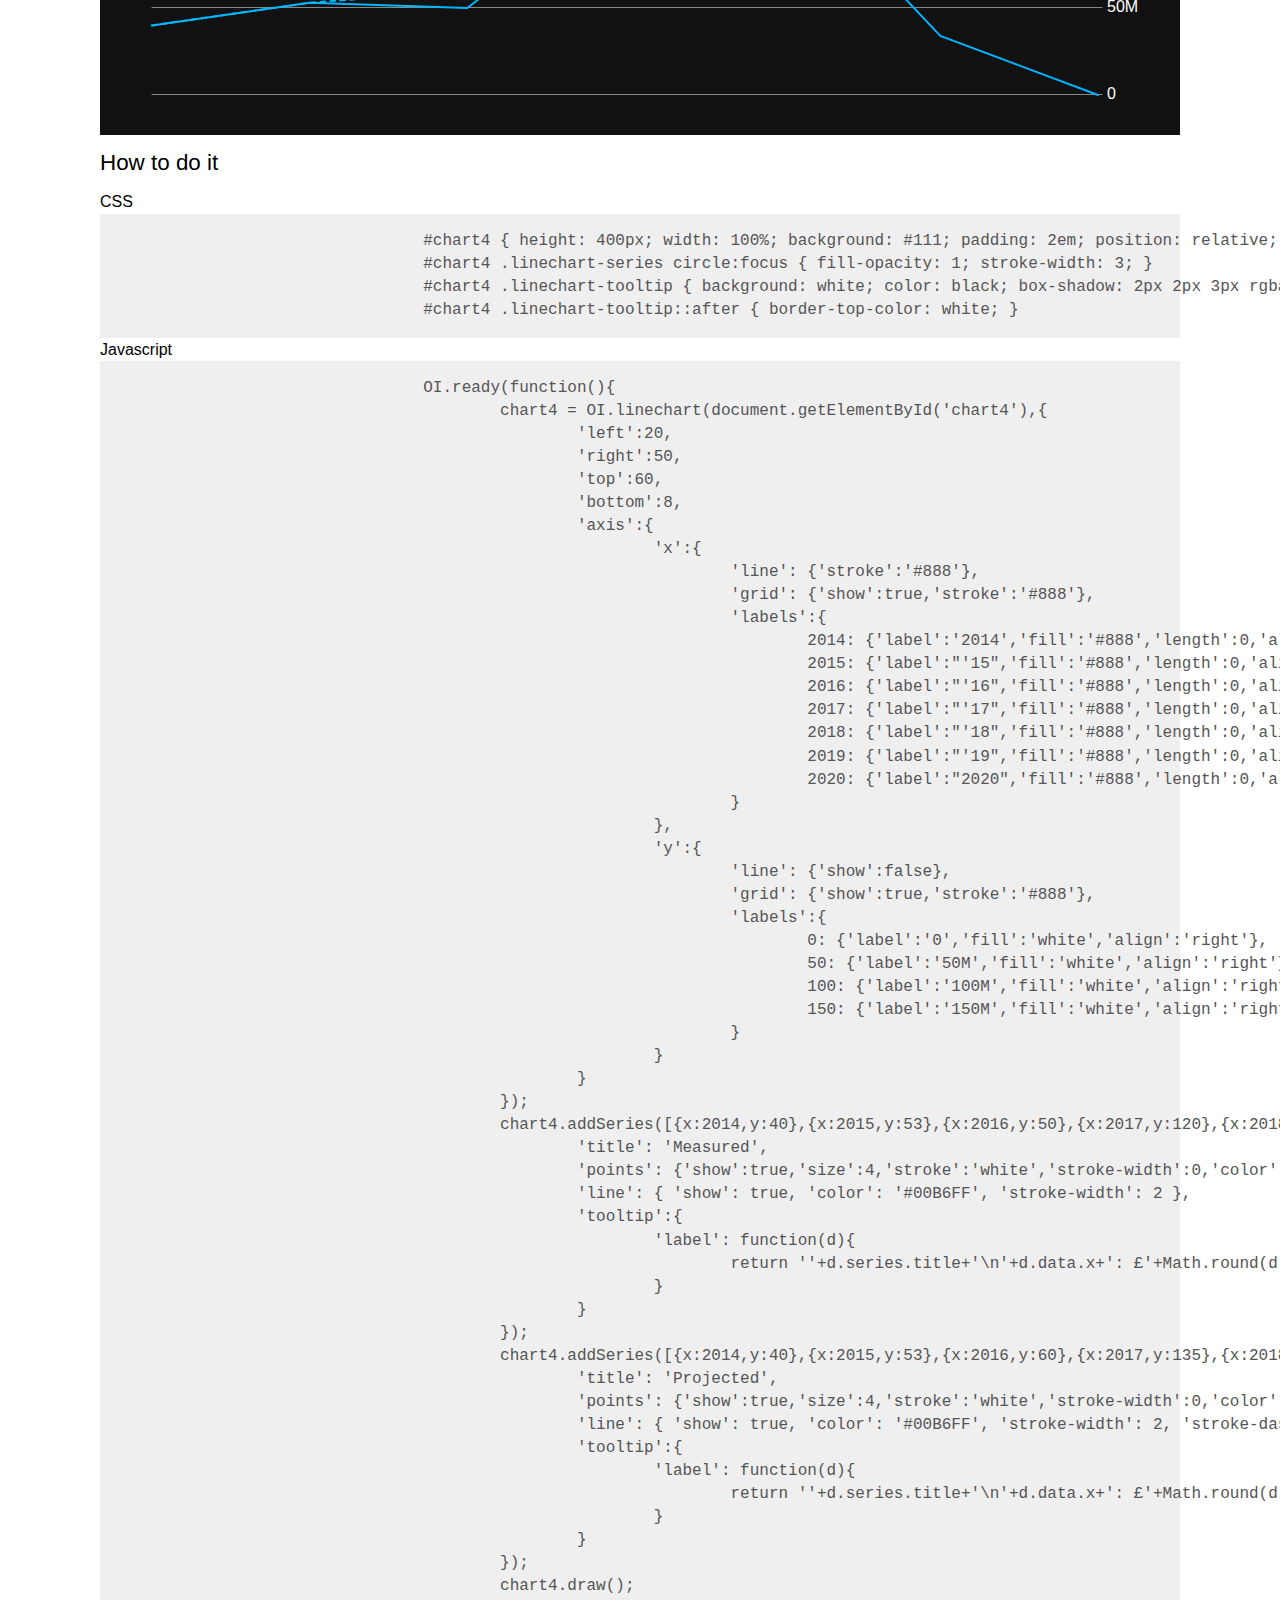
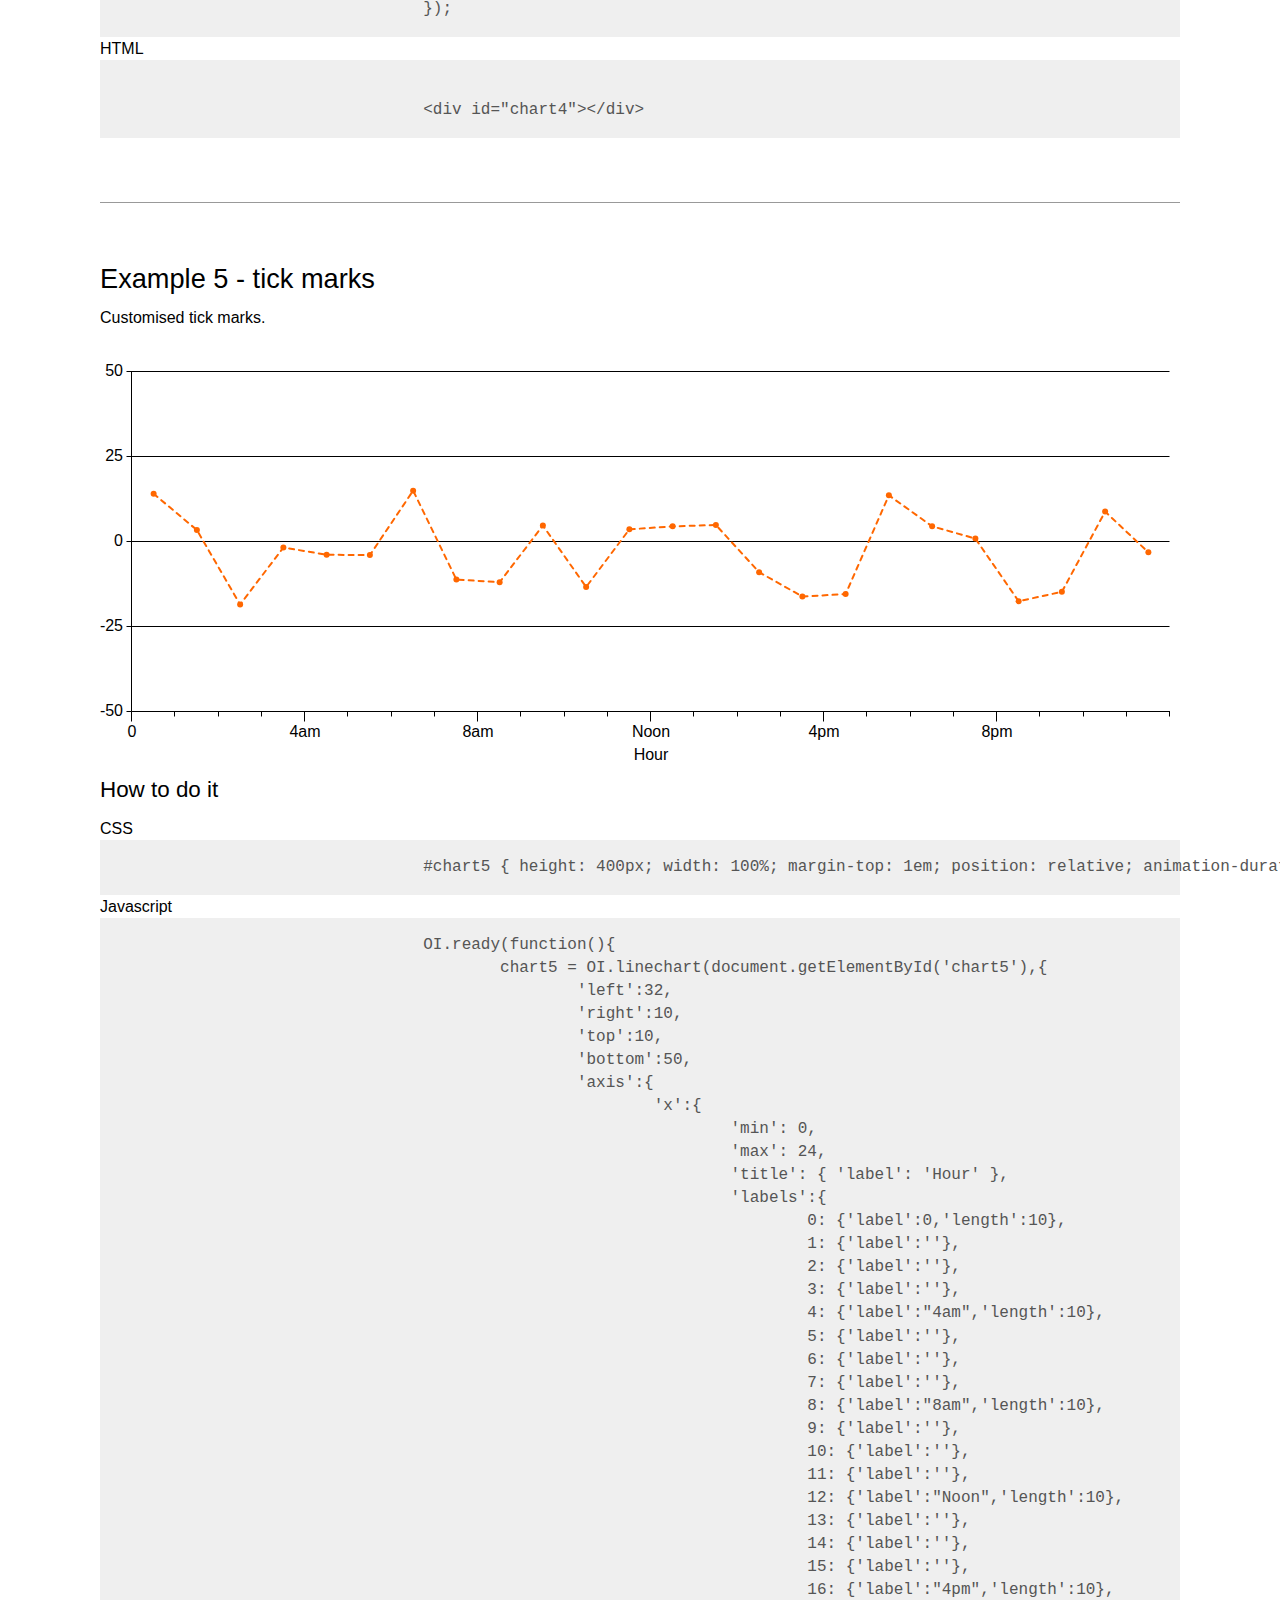
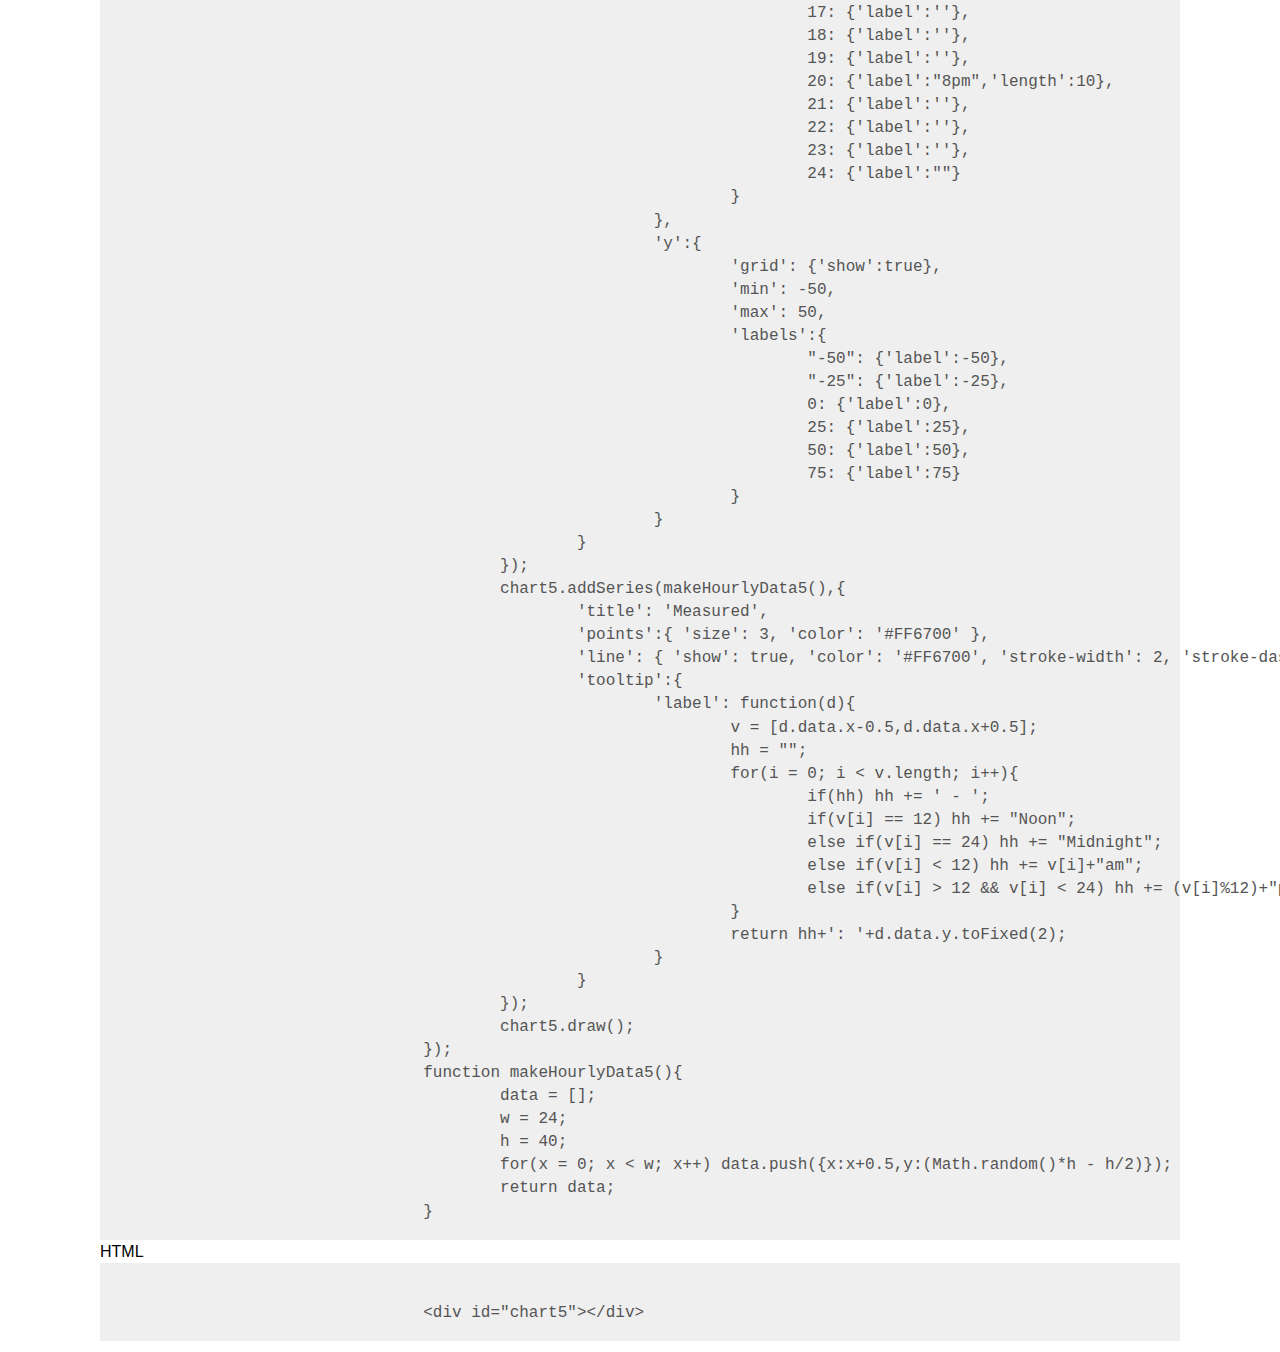
==== commit a1756a35: "Update organisation" ====
--- a/index.html
+++ b/index.html
@@ -4,9 +4,9 @@
 	<meta name="viewport" content="width=device-width, initial-scale=1.0">
 	<meta charset="utf-8" />
 	<link rel="icon" href="resources/favicon.svg" />
-	<title>ODI Leeds Line Chart Library</title>
-	<script src="odi.linechart.js"></script>
-	<script src="resources/odi.formatexamples.js"></script>
+	<title>Open Innovations Line Chart Library</title>
+	<script src="oi.linechart.js"></script>
+	<script src="resources/oi.formatexamples.js"></script>
 	<script src="resources/highlight.pack.js"></script>
 	<link rel="StyleSheet" href="resources/highlight.css" type="text/css" />
 	<style>
@@ -98,17 +98,17 @@
 	</header>
 	<div class="padded">
 		<div class="holder">
-		<p id="intro"><a href="odi.linechart.js">odi.linechart.js</a> (22kB; 14kB minified; 6kB minified and gzipped) is our small, customisable, standalone, Javascript library for making simple SVG graphs. There are some <a href="#ex1">examples below</a>.</p>
+		<p id="intro"><a href="oi.linechart.js">oi.linechart.js</a> (23kB; 15kB minified; 6kB minified and gzipped) is our small, customisable, standalone, Javascript library for making simple SVG graphs. There are some <a href="#ex1">examples below</a>.</p>
 		<style>
 		#chart { height: 400px; width: 100%; margin: 1em auto; position: relative; animation-duration: 0.3s; background: #efefef; padding: 2em; }
 		</style>
 		<div id="chart"></div>
 		<script>
-		ODI.ready(function(){
+		OI.ready(function(){
 			monthslong = ['January','February','March','April','May','June','July','August','September','October','November','December'];
 			months = ['Jan','Feb','Mar','Apr','May','Jun','Jul','Aug','Sep','Oct','Nov','Dec'];
 
-			chart = ODI.linechart(document.getElementById('chart'),{
+			chart = OI.linechart(document.getElementById('chart'),{
 				'left':50,
 				'right':10,
 				'top':10,
@@ -175,7 +175,7 @@
 			// Set up the chart object
 			// The first argument is the DOM element
 			// The second argument is an object setting optional properties
-			var chart = ODI.linechart(document.getElementById('chart'),properties);
+			var chart = OI.linechart(document.getElementById('chart'),properties);
 		</pre>
 
 		<h2>Chart properties</h2>
@@ -246,8 +246,8 @@
 				</style>
 				<div id="chart1"></div>
 				<script>
-				ODI.ready(function(){
-					var chart1 = ODI.linechart(document.getElementById('chart1'),{
+				OI.ready(function(){
+					var chart1 = OI.linechart(document.getElementById('chart1'),{
 						'left':50,
 						'right':10,
 						'top':10,
@@ -295,11 +295,11 @@
 				</style>
 				<div id="chart2"></div>
 				<script>
-				ODI.ready(function(){
+				OI.ready(function(){
 					monthslong = ['January','February','March','April','May','June','July','August','September','October','November','December'];
 					months = ['Jan','Feb','Mar','Apr','May','Jun','Jul','Aug','Sep','Oct','Nov','Dec'];
 
-					chart2 = ODI.linechart(document.getElementById('chart2'),{
+					chart2 = OI.linechart(document.getElementById('chart2'),{
 						'left':50,
 						'right':10,
 						'top':10,
@@ -376,8 +376,8 @@
 				<div id="chart3"></div>
 				<button id="random3">Randomise data</button>
 				<script>
-				ODI.ready(function(){
-					chart3 = ODI.linechart(document.getElementById('chart3'),{
+				OI.ready(function(){
+					chart3 = OI.linechart(document.getElementById('chart3'),{
 						'left':60,
 						'right':10,
 						'top':10,
@@ -457,8 +457,8 @@
 				</style>
 				<div id="chart4"></div>
 				<script>
-				ODI.ready(function(){
-					chart4 = ODI.linechart(document.getElementById('chart4'),{
+				OI.ready(function(){
+					chart4 = OI.linechart(document.getElementById('chart4'),{
 						'left':20,
 						'right':50,
 						'top':60,
@@ -524,8 +524,8 @@
 				</style>
 				<div id="chart5"></div>
 				<script>
-				ODI.ready(function(){
-					chart5 = ODI.linechart(document.getElementById('chart5'),{
+				OI.ready(function(){
+					chart5 = OI.linechart(document.getElementById('chart5'),{
 						'left':32,
 						'right':10,
 						'top':10,
@@ -613,12 +613,12 @@
 	</div>
 	<footer>
 		<div class="holder">
-		<p>&copy; 2021 <a href="https://odileeds.org/" target="_parent">ODI Leeds</a> (<a href="https://creativecommons.org/licenses/by/4.0/" target="_parent">CC BY</a>).</p>
+		<p>&copy; 2021 <a href="https://open-innovations.org/" target="_parent">Open Innovations</a> (<a href="https://creativecommons.org/licenses/by/4.0/" target="_parent">CC BY</a>). Find the <a href="https://github.com/open-innovations/oi.linechart.js">code on Github</a>.</p>
 		</div>
 	</footer>
-	<script src="https://odileeds.org/resources/odi.log.js"></script>
+	<script src="https://odileeds.org/resources/oi.log.js"></script>
 	<script>
-	ODI.log.setup({'id':'odileeds','target':['odileeds.github.io']}).add('action=view');
+	OI.log.setup({'id':'odileeds','target':['open-innovations.github.io','odileeds.github.io']}).add('action=view');
 	</script>
 </body>
 </html>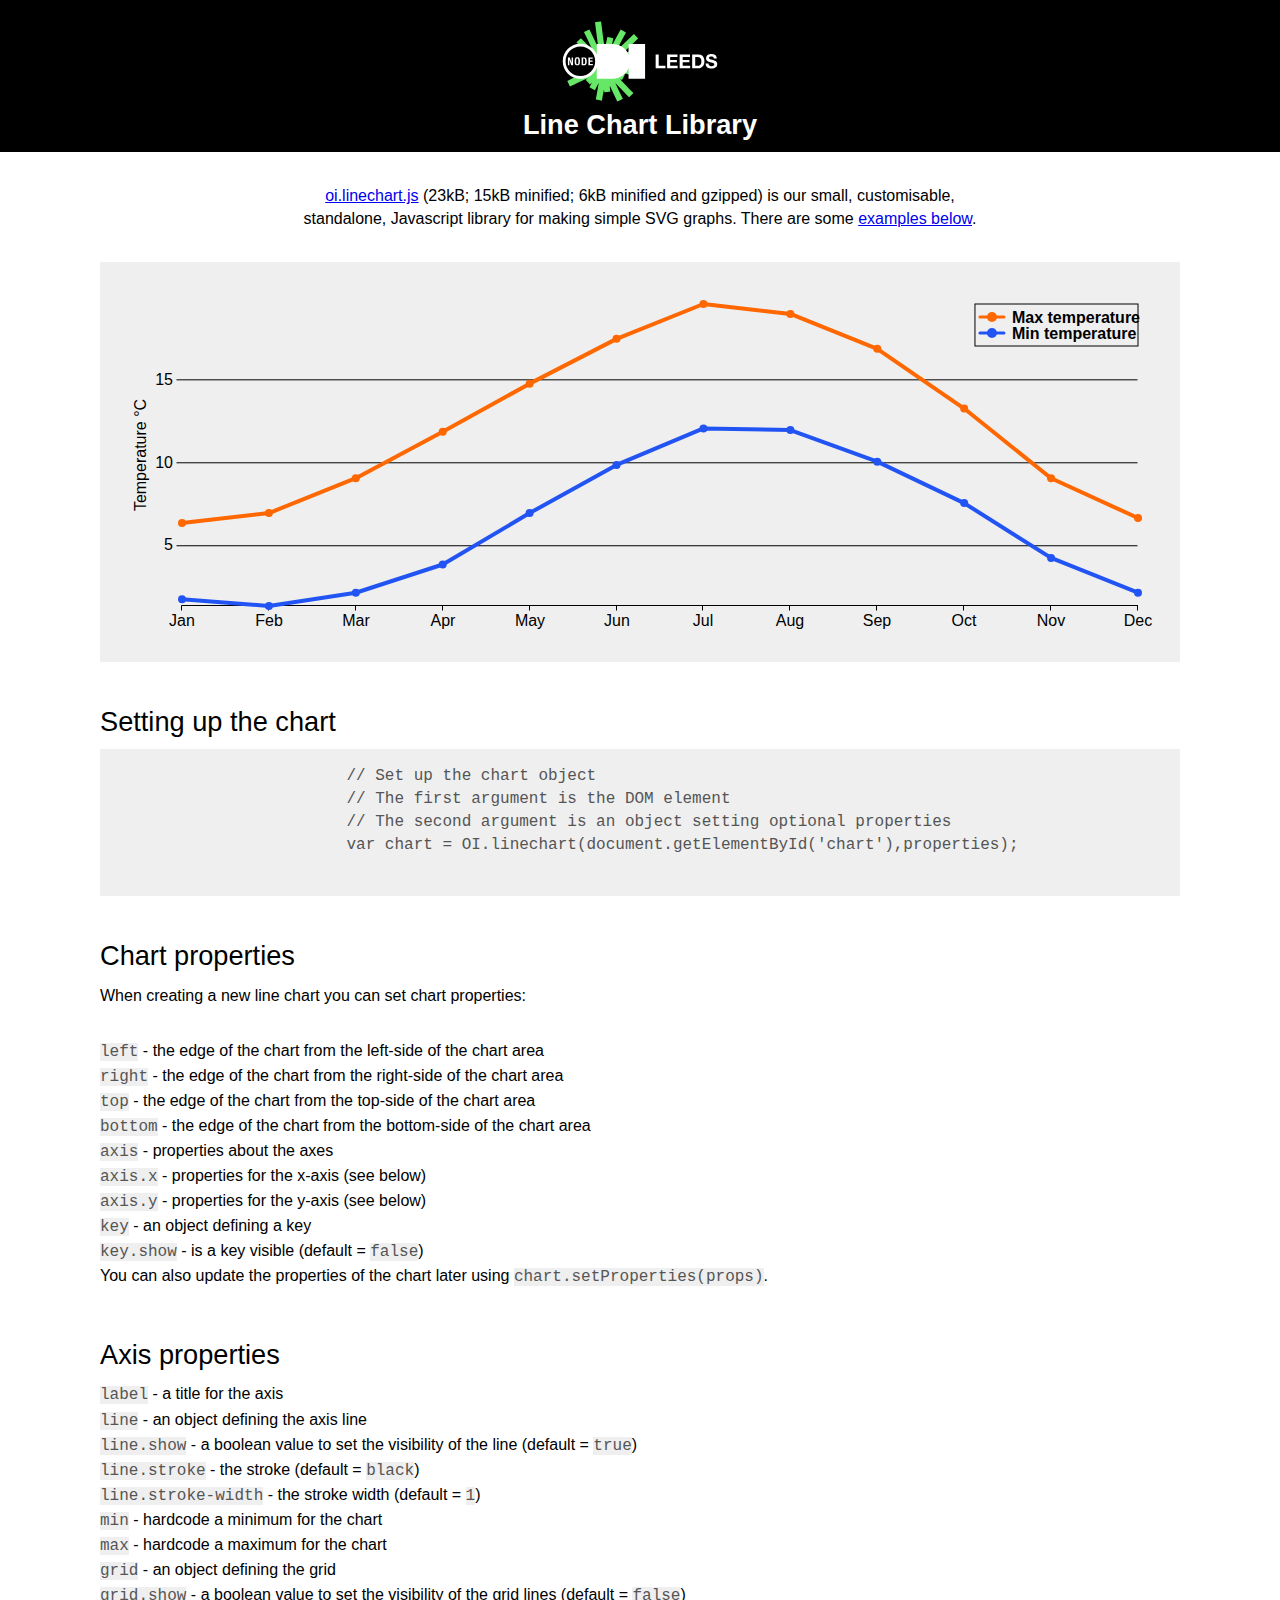
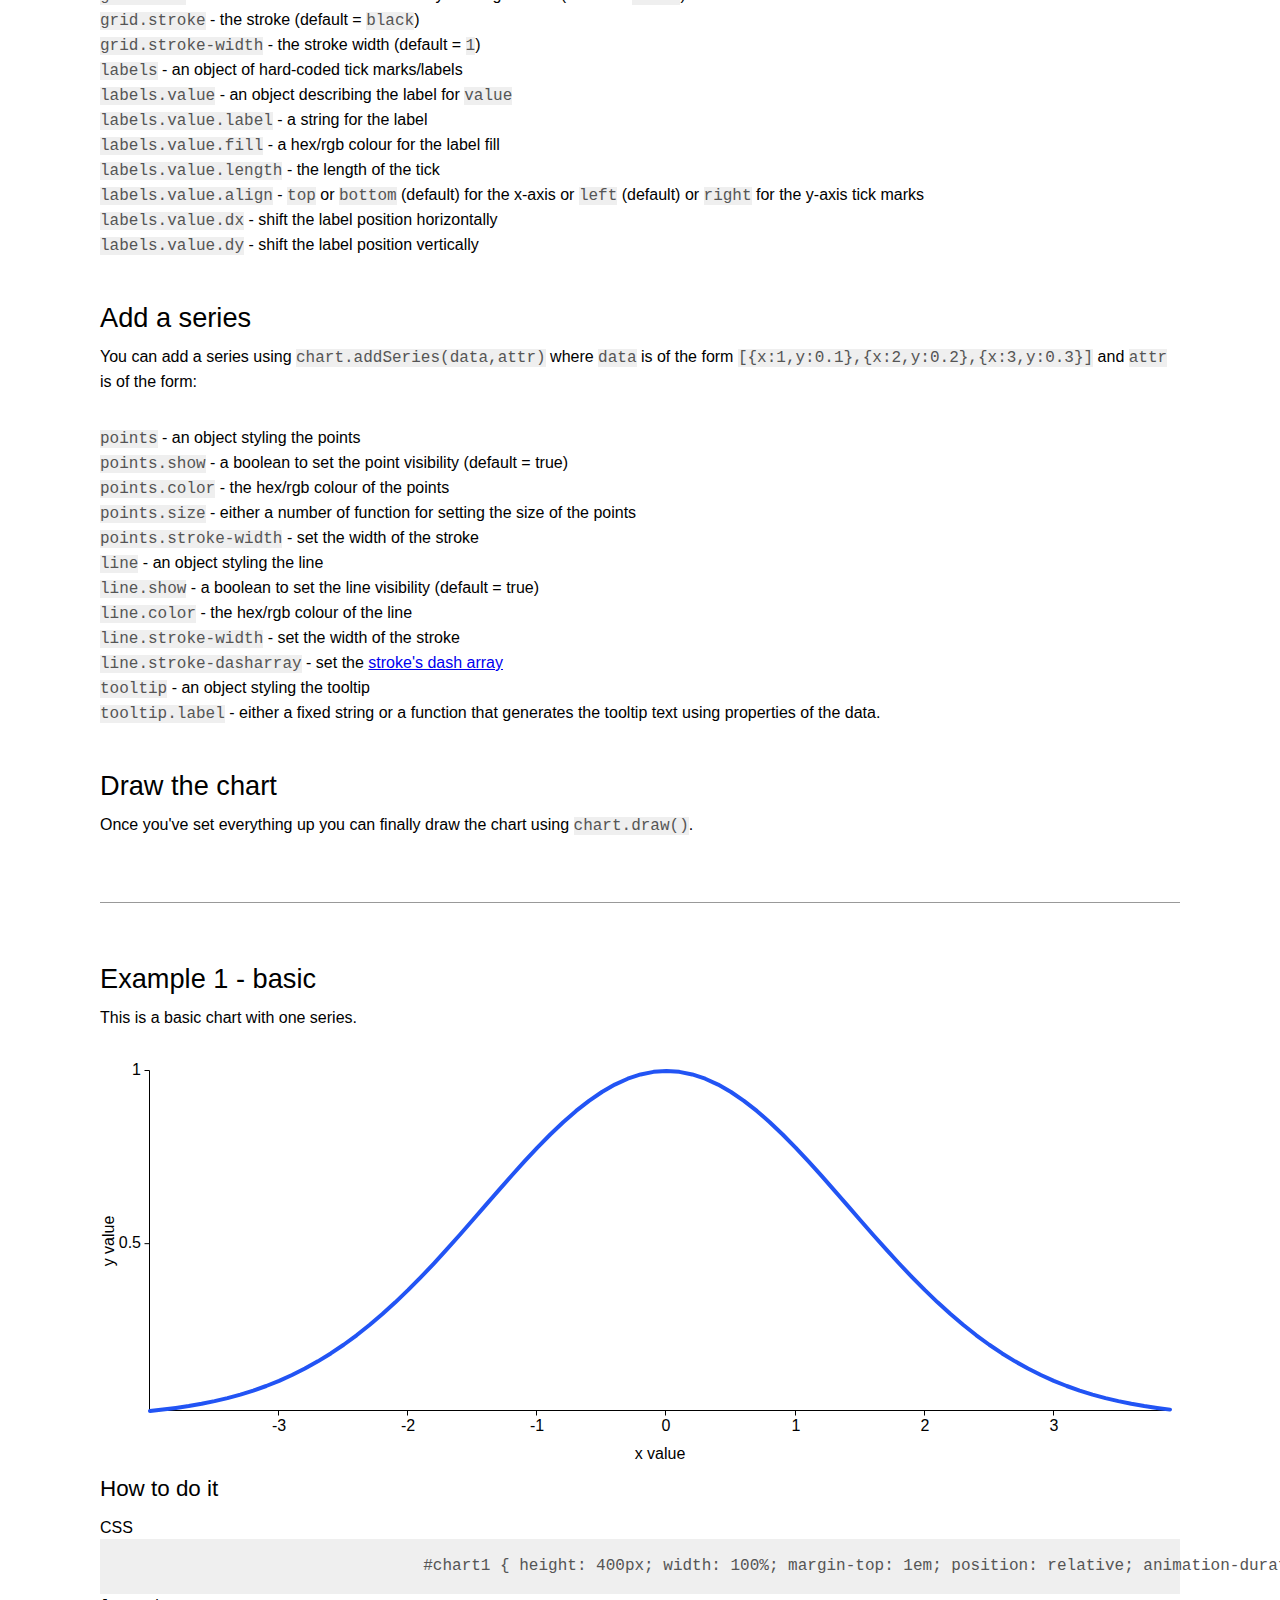
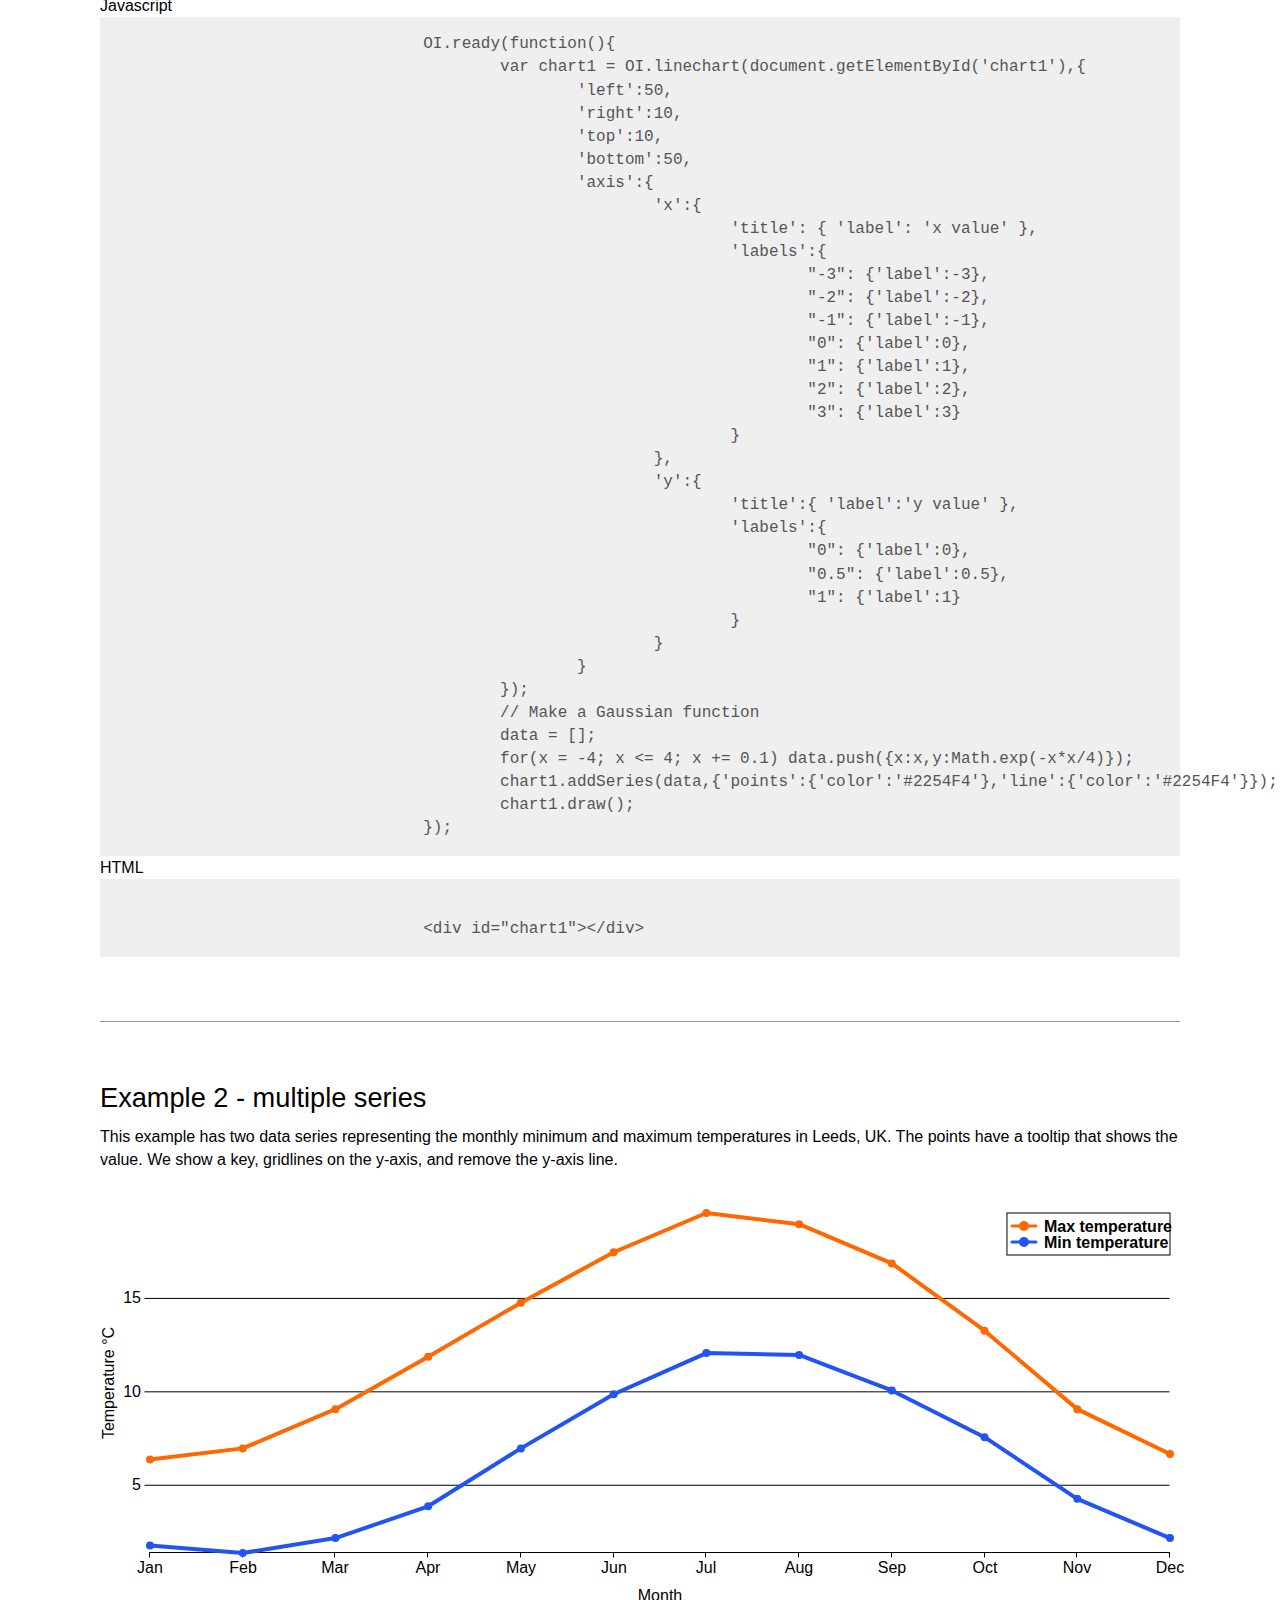
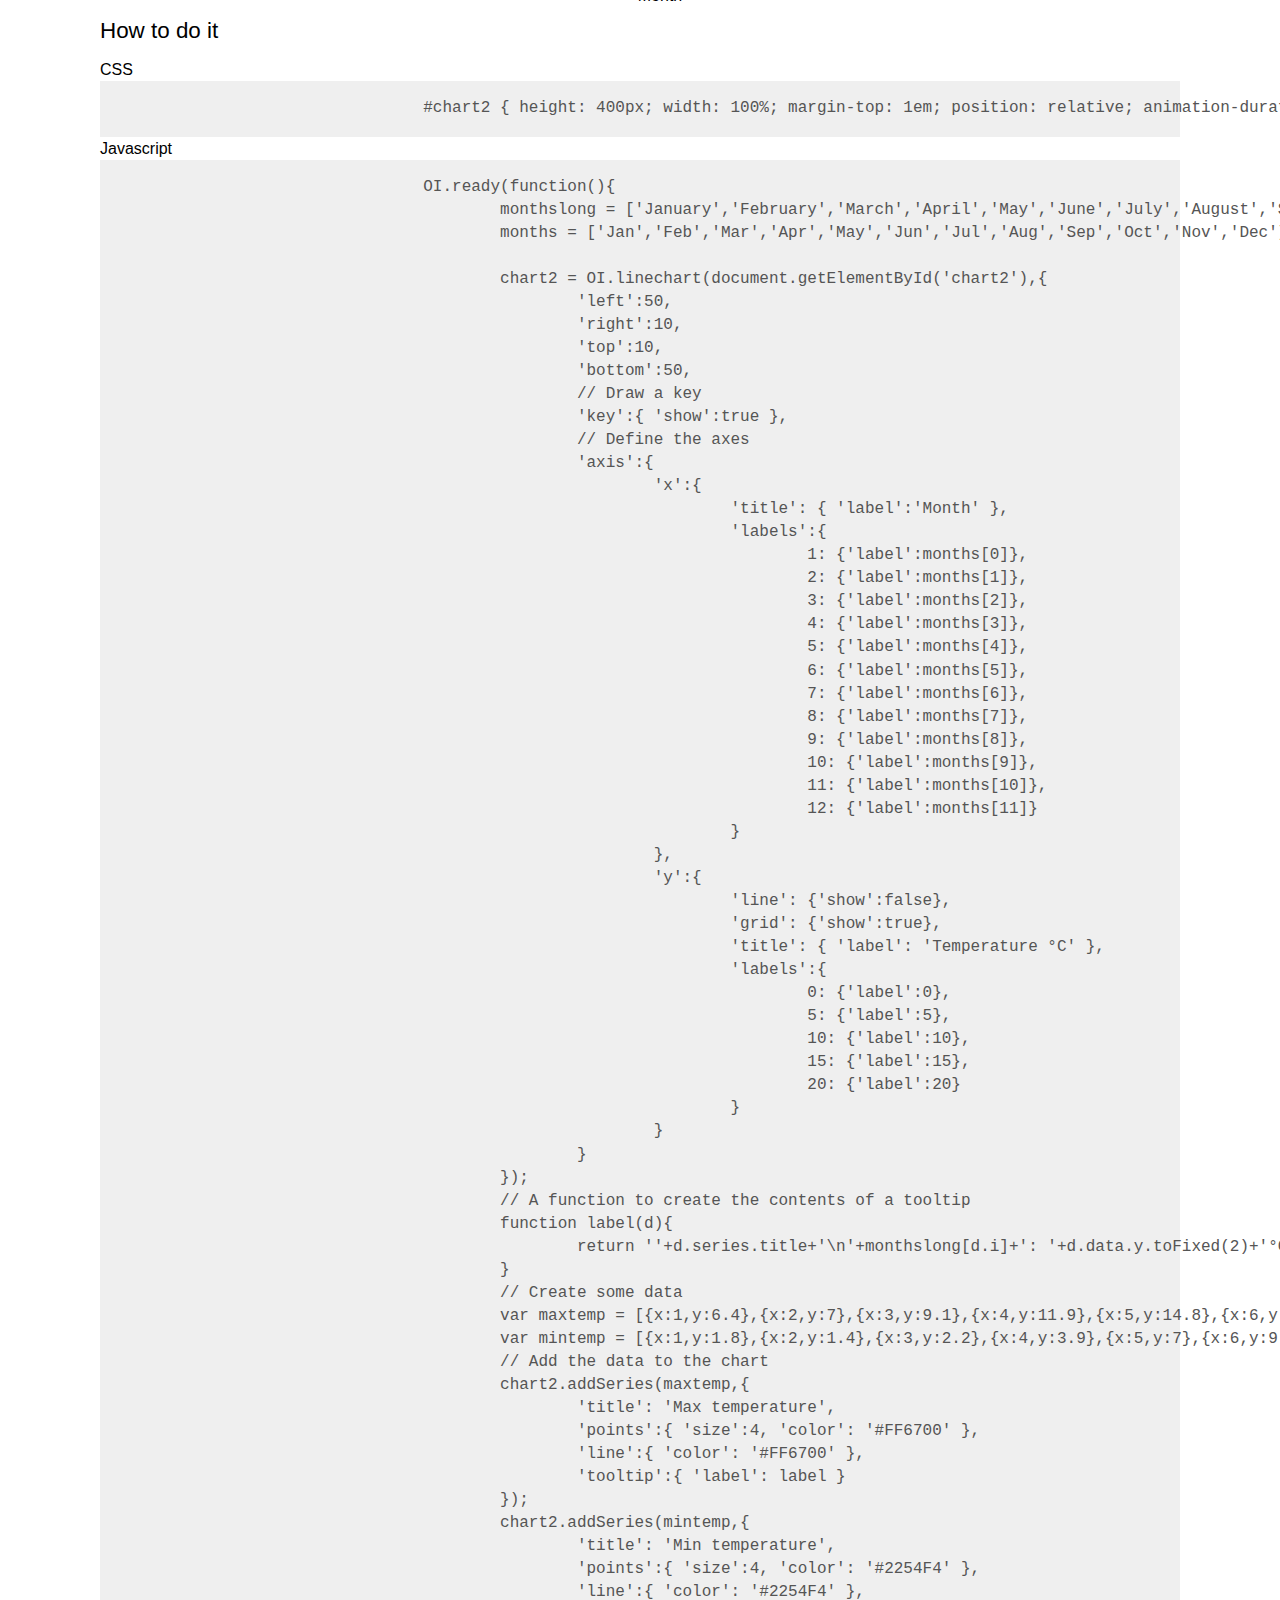
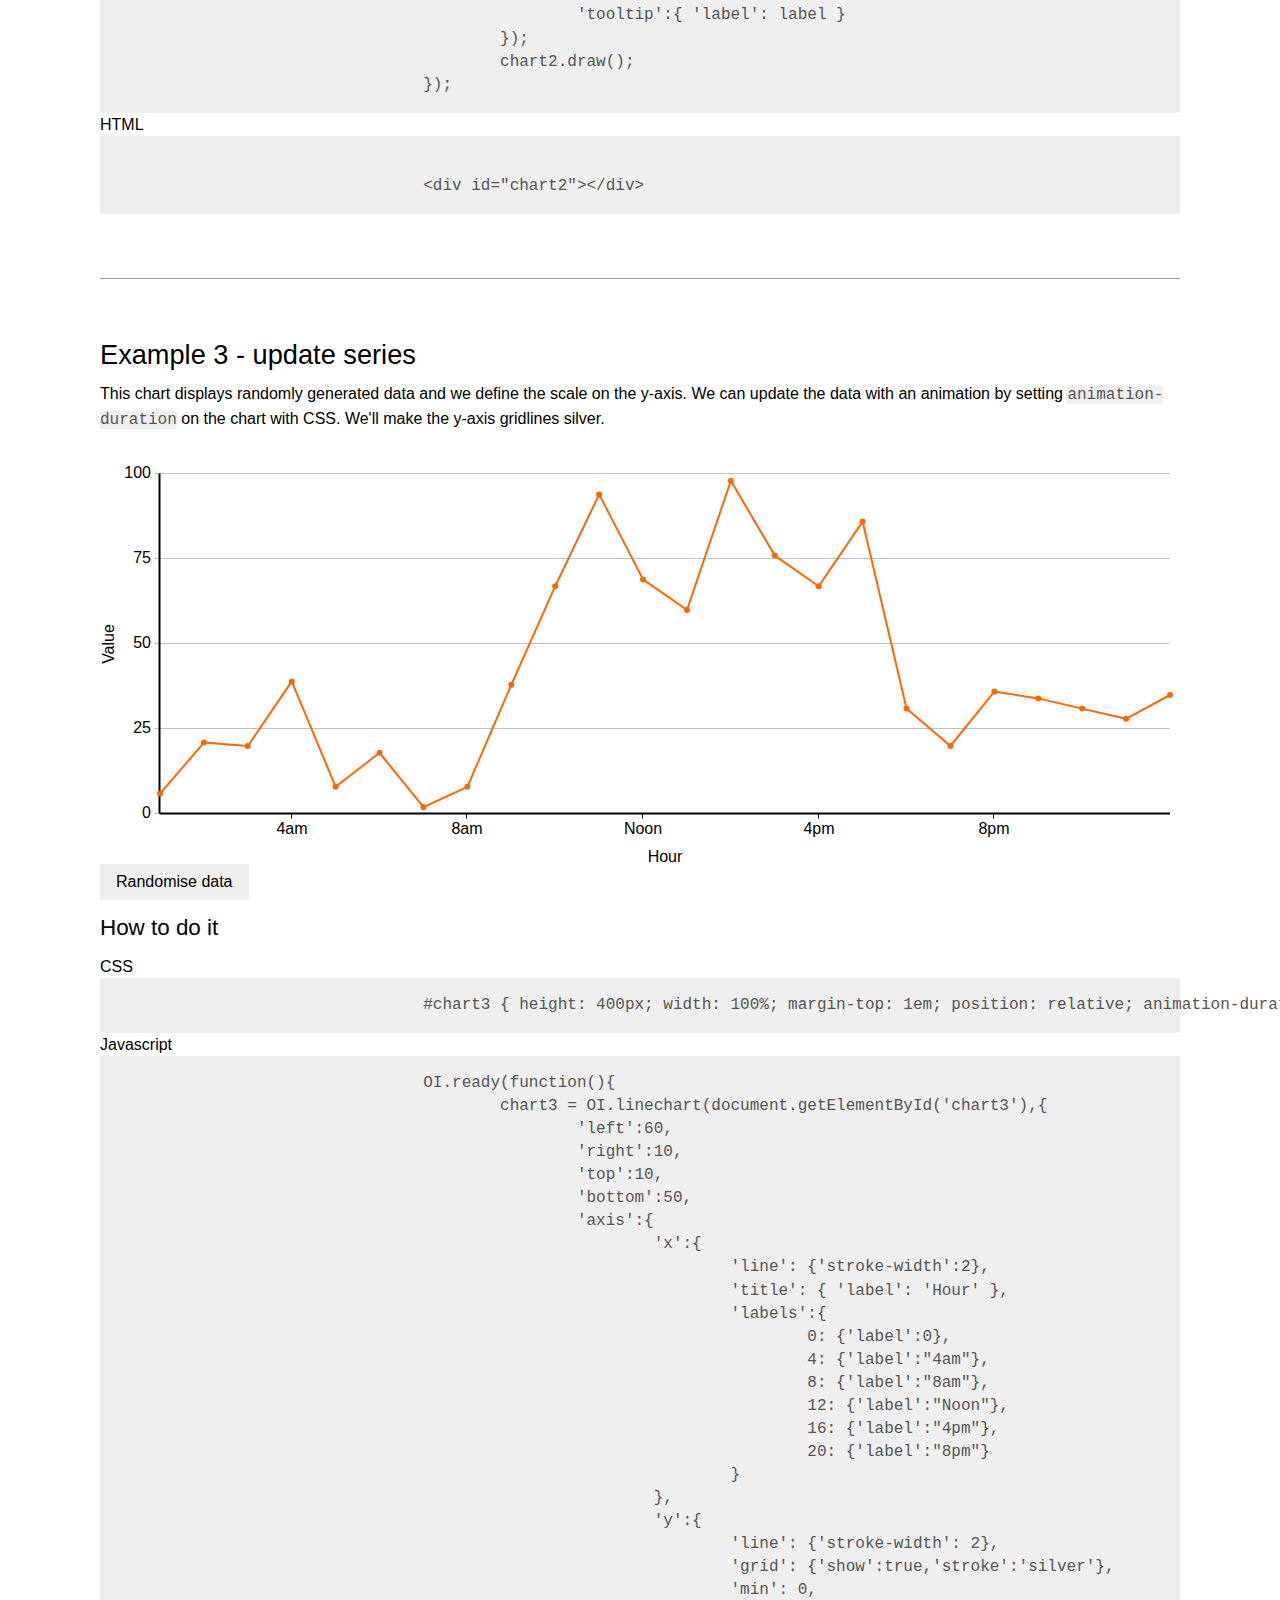
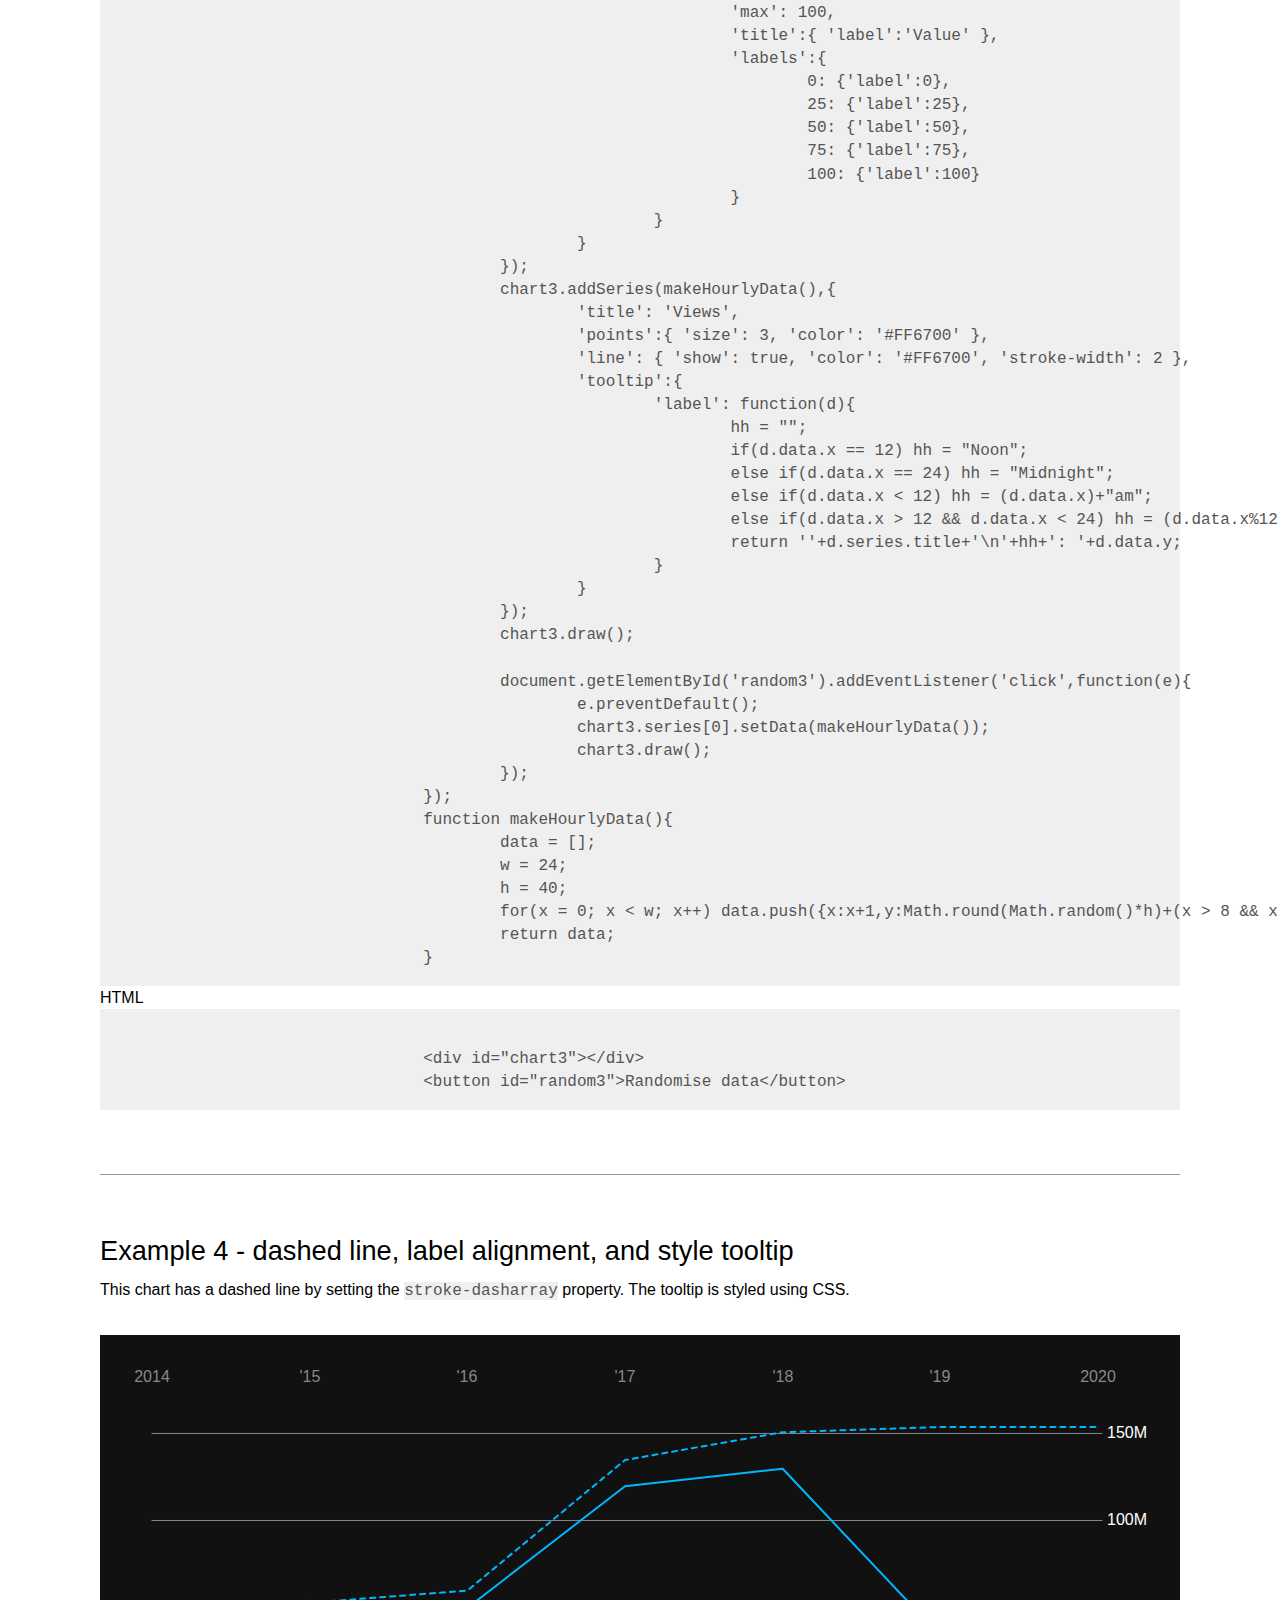
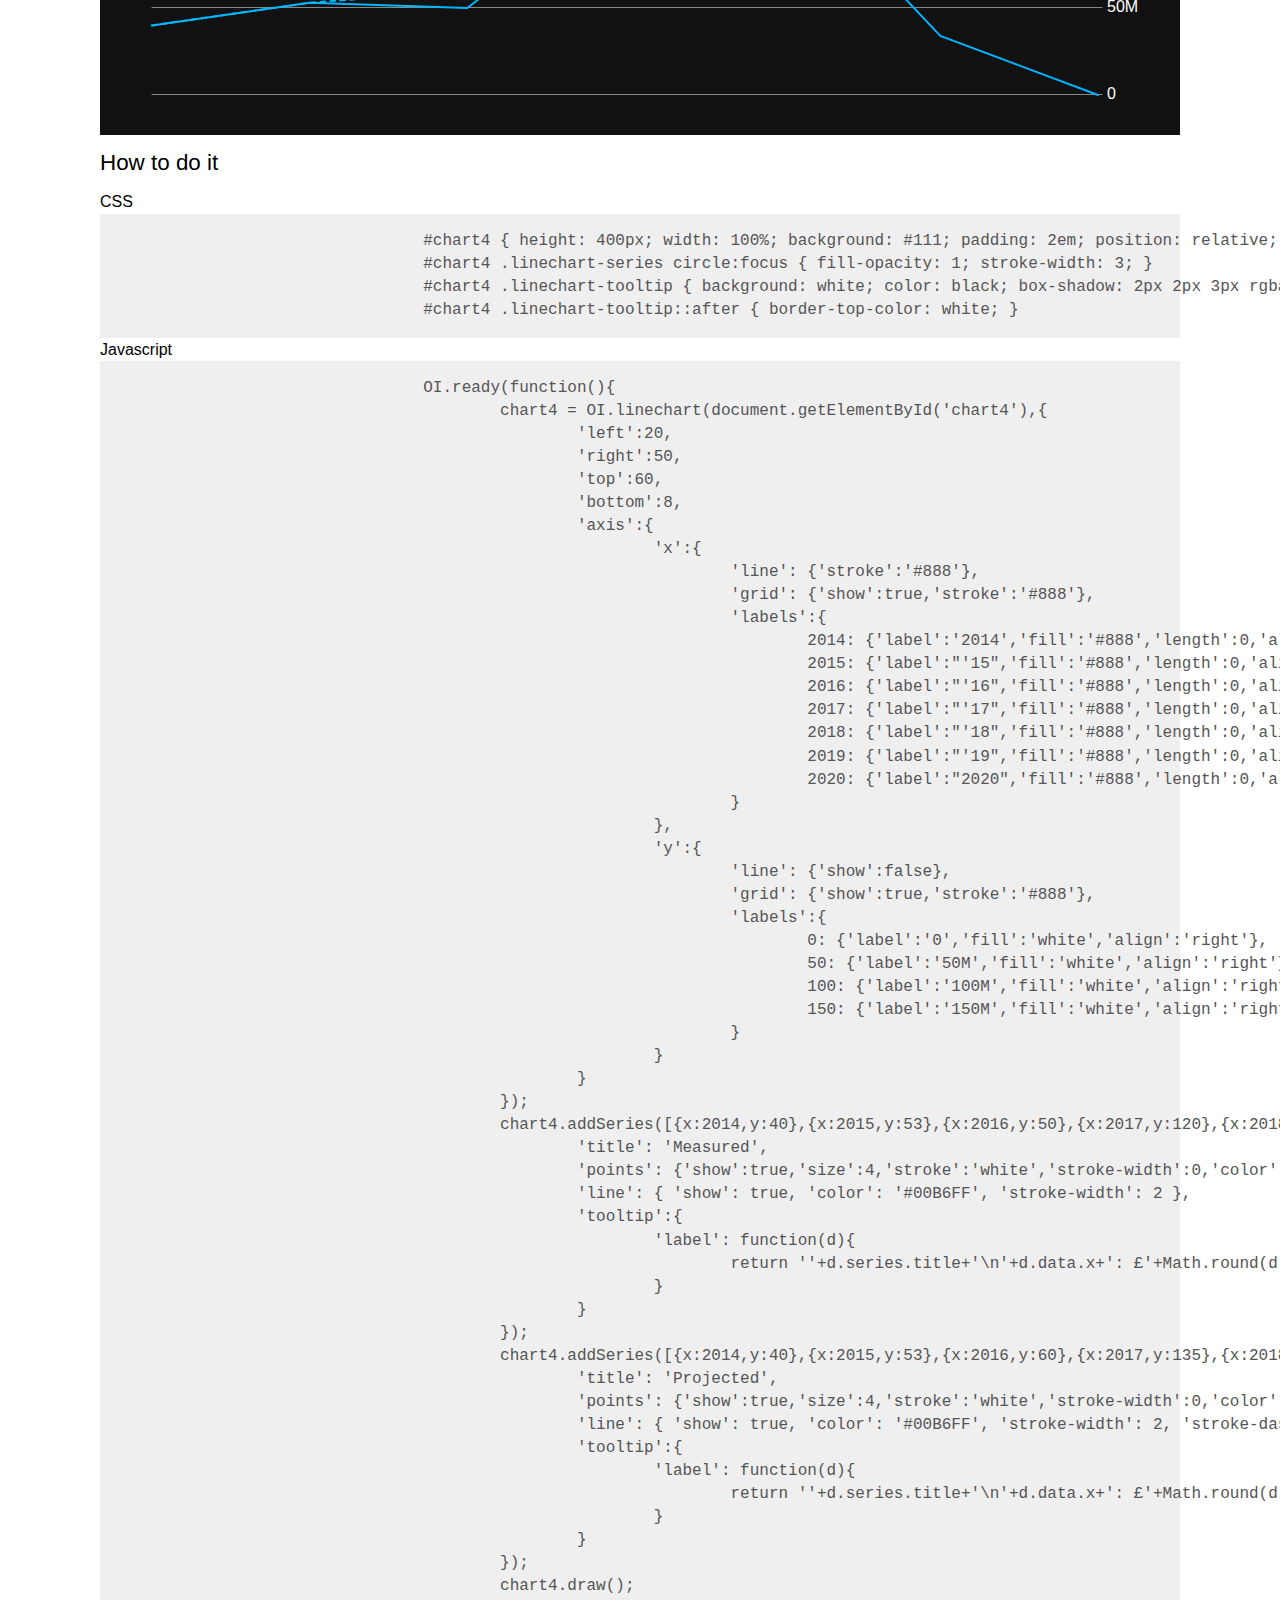
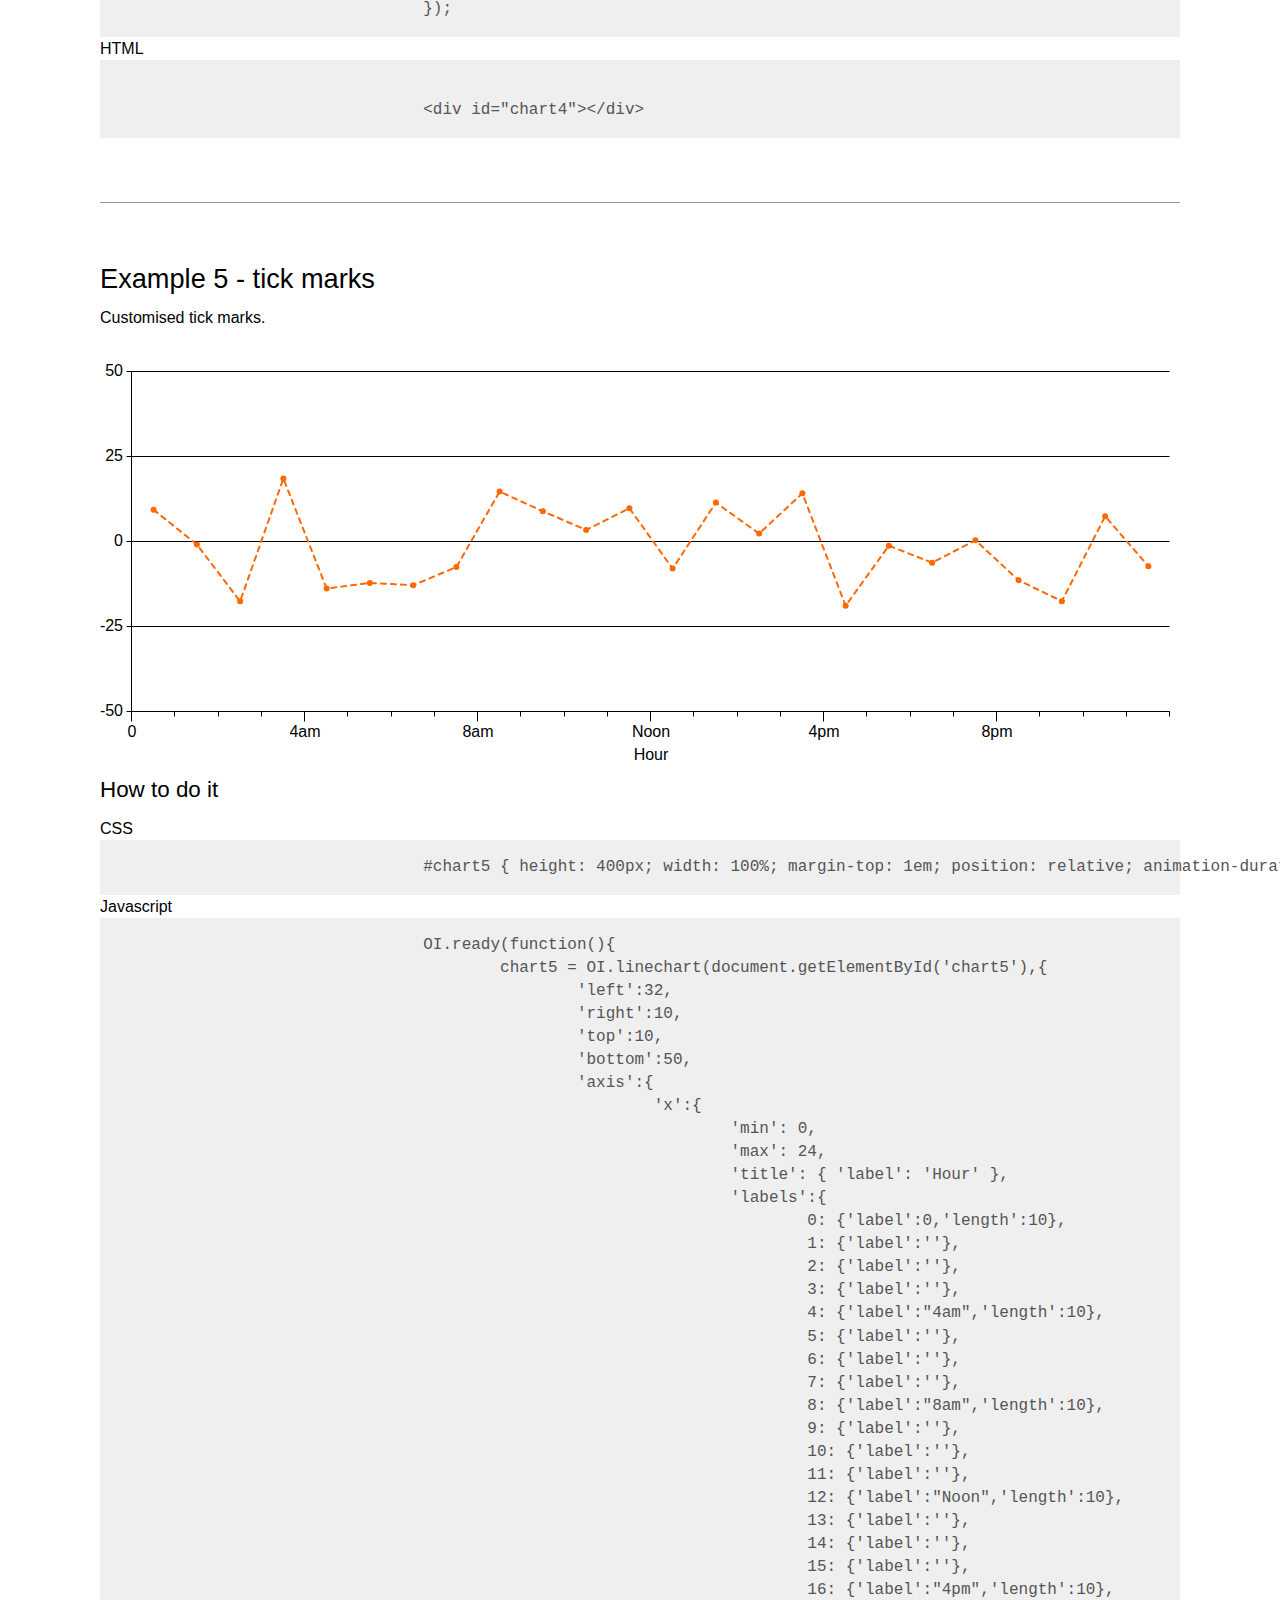
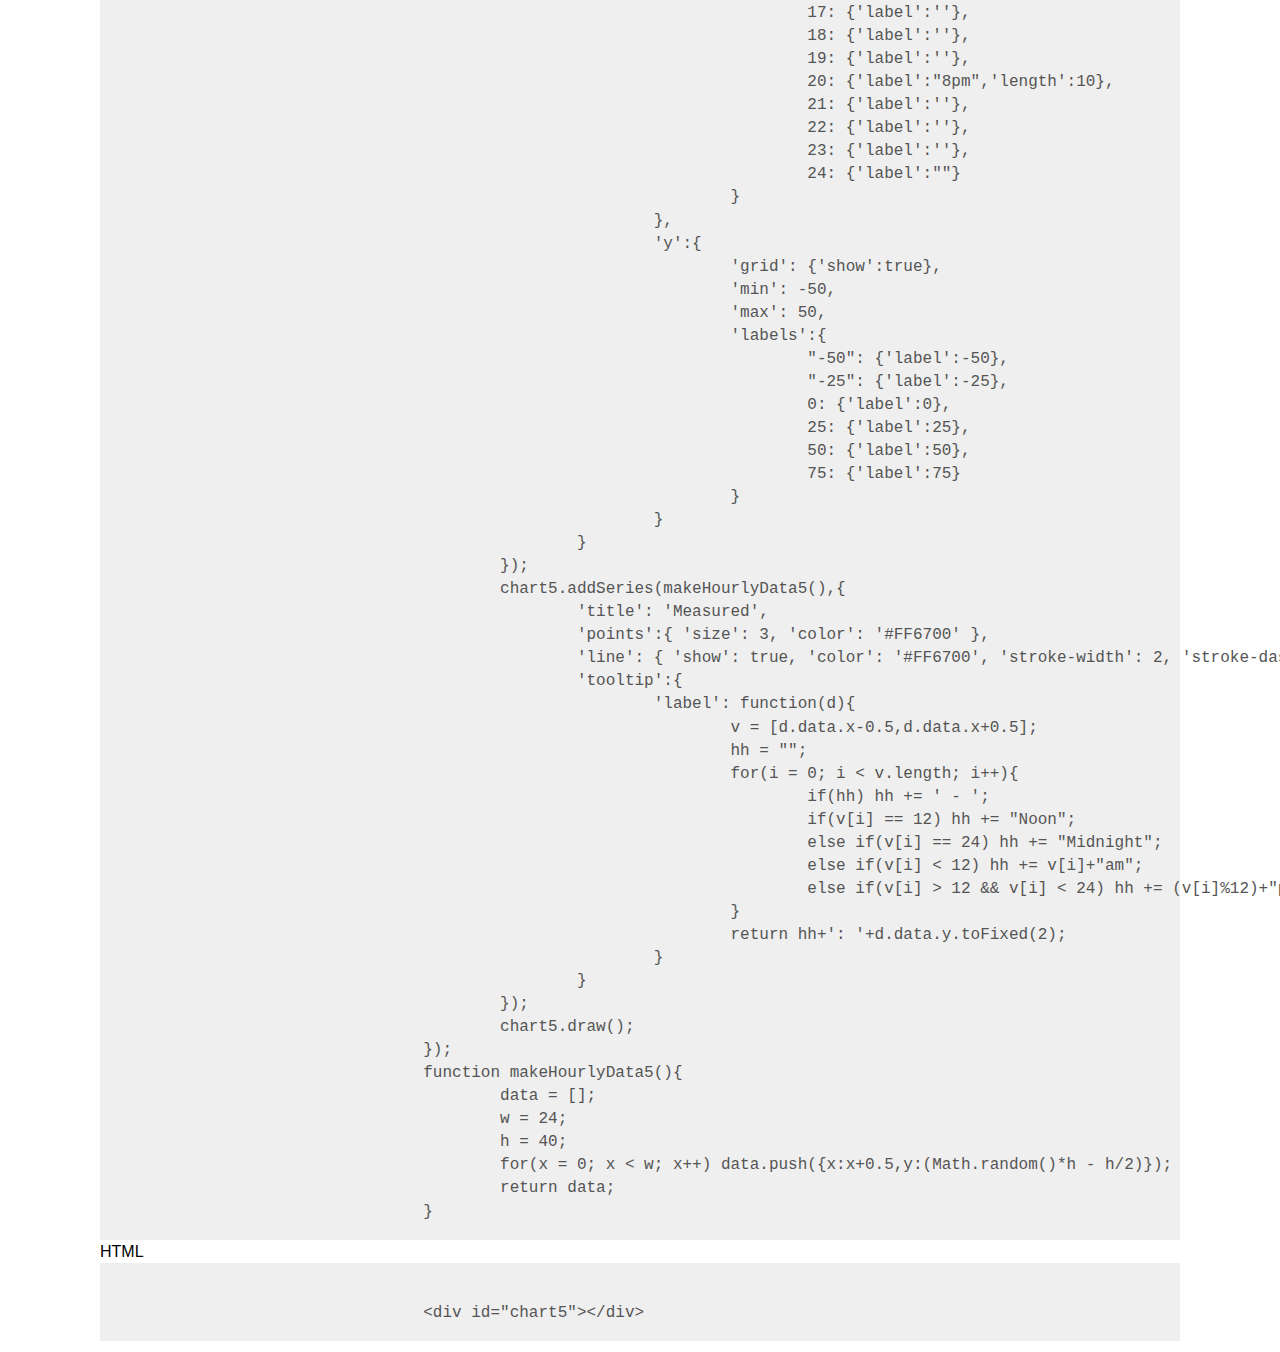
==== commit ade30c3e: "Update log script" ====
--- a/index.html
+++ b/index.html
@@ -616,7 +616,7 @@
 		<p>&copy; 2021 <a href="https://open-innovations.org/" target="_parent">Open Innovations</a> (<a href="https://creativecommons.org/licenses/by/4.0/" target="_parent">CC BY</a>). Find the <a href="https://github.com/open-innovations/oi.linechart.js">code on Github</a>.</p>
 		</div>
 	</footer>
-	<script src="https://odileeds.org/resources/oi.log.js"></script>
+	<script src="https://open-innovations.org/resources/oi.log.js"></script>
 	<script>
 	OI.log.setup({'id':'odileeds','target':['open-innovations.github.io','odileeds.github.io']}).add('action=view');
 	</script>
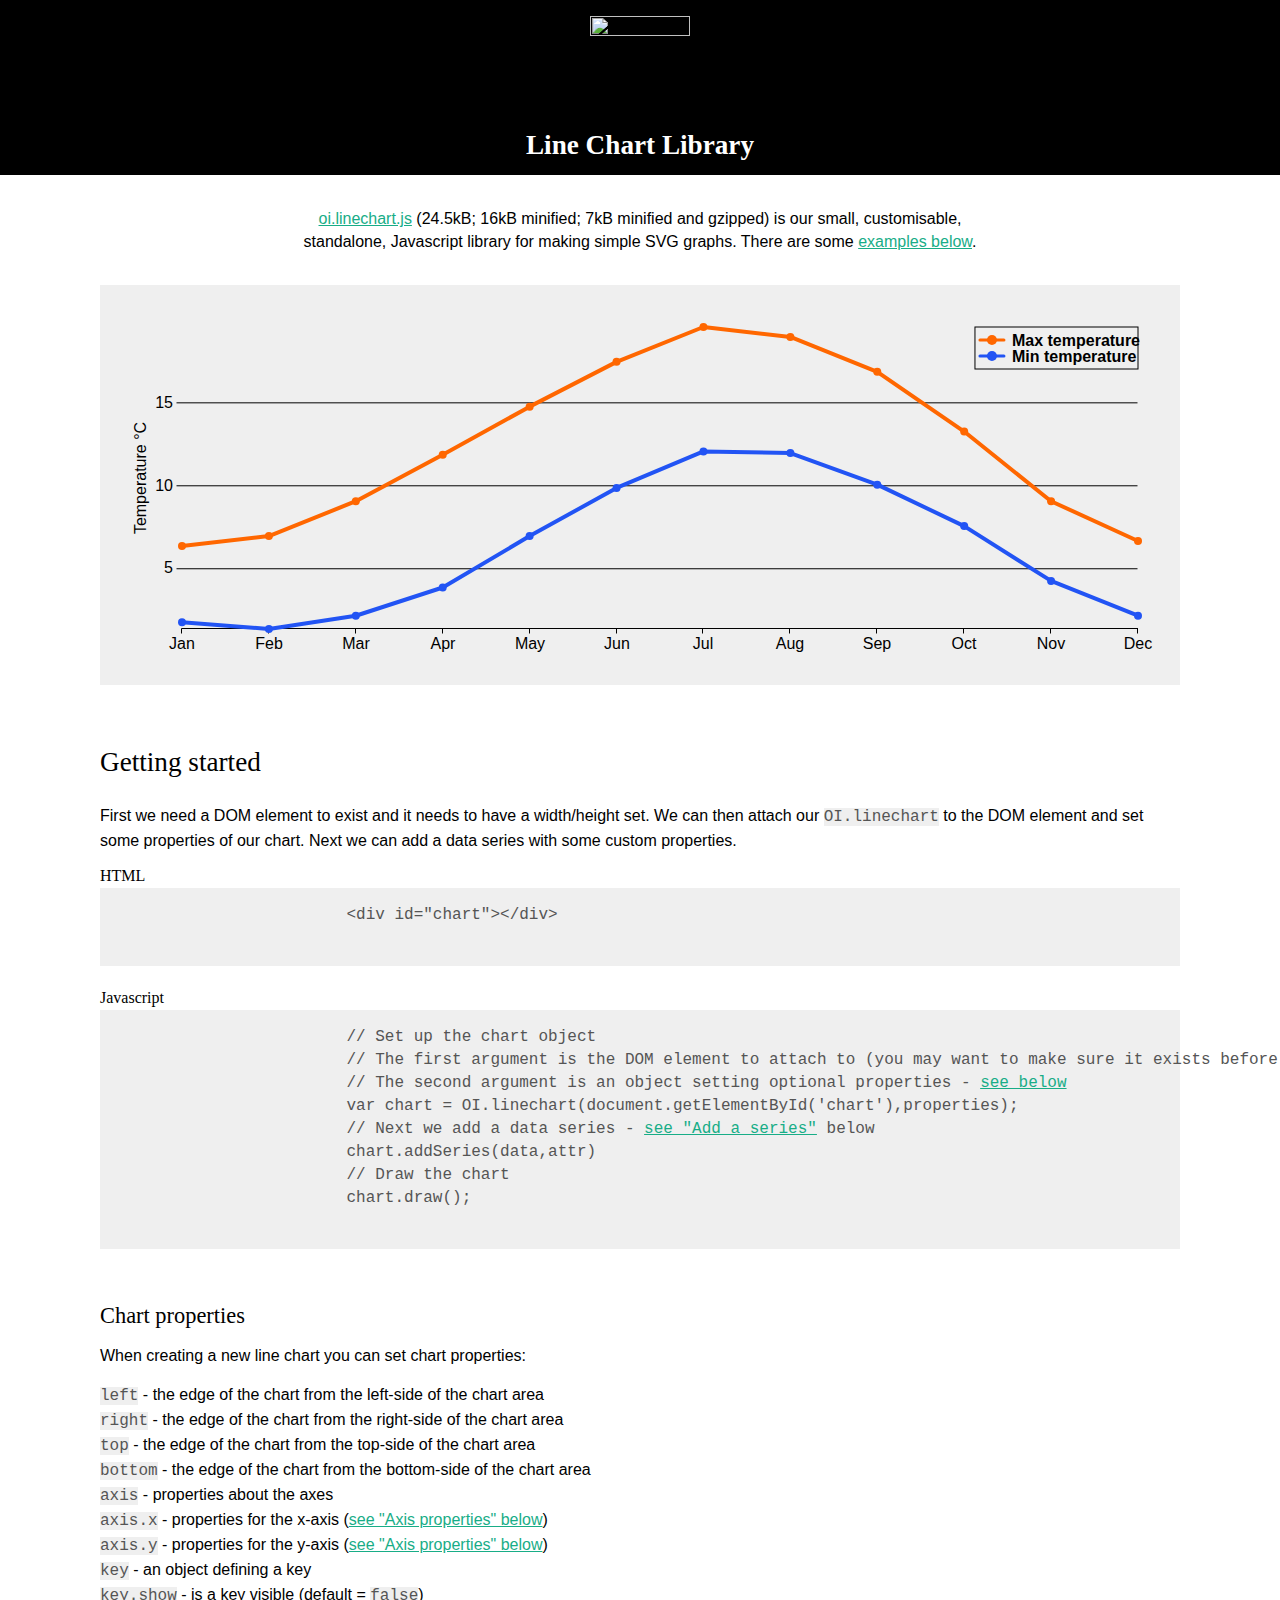
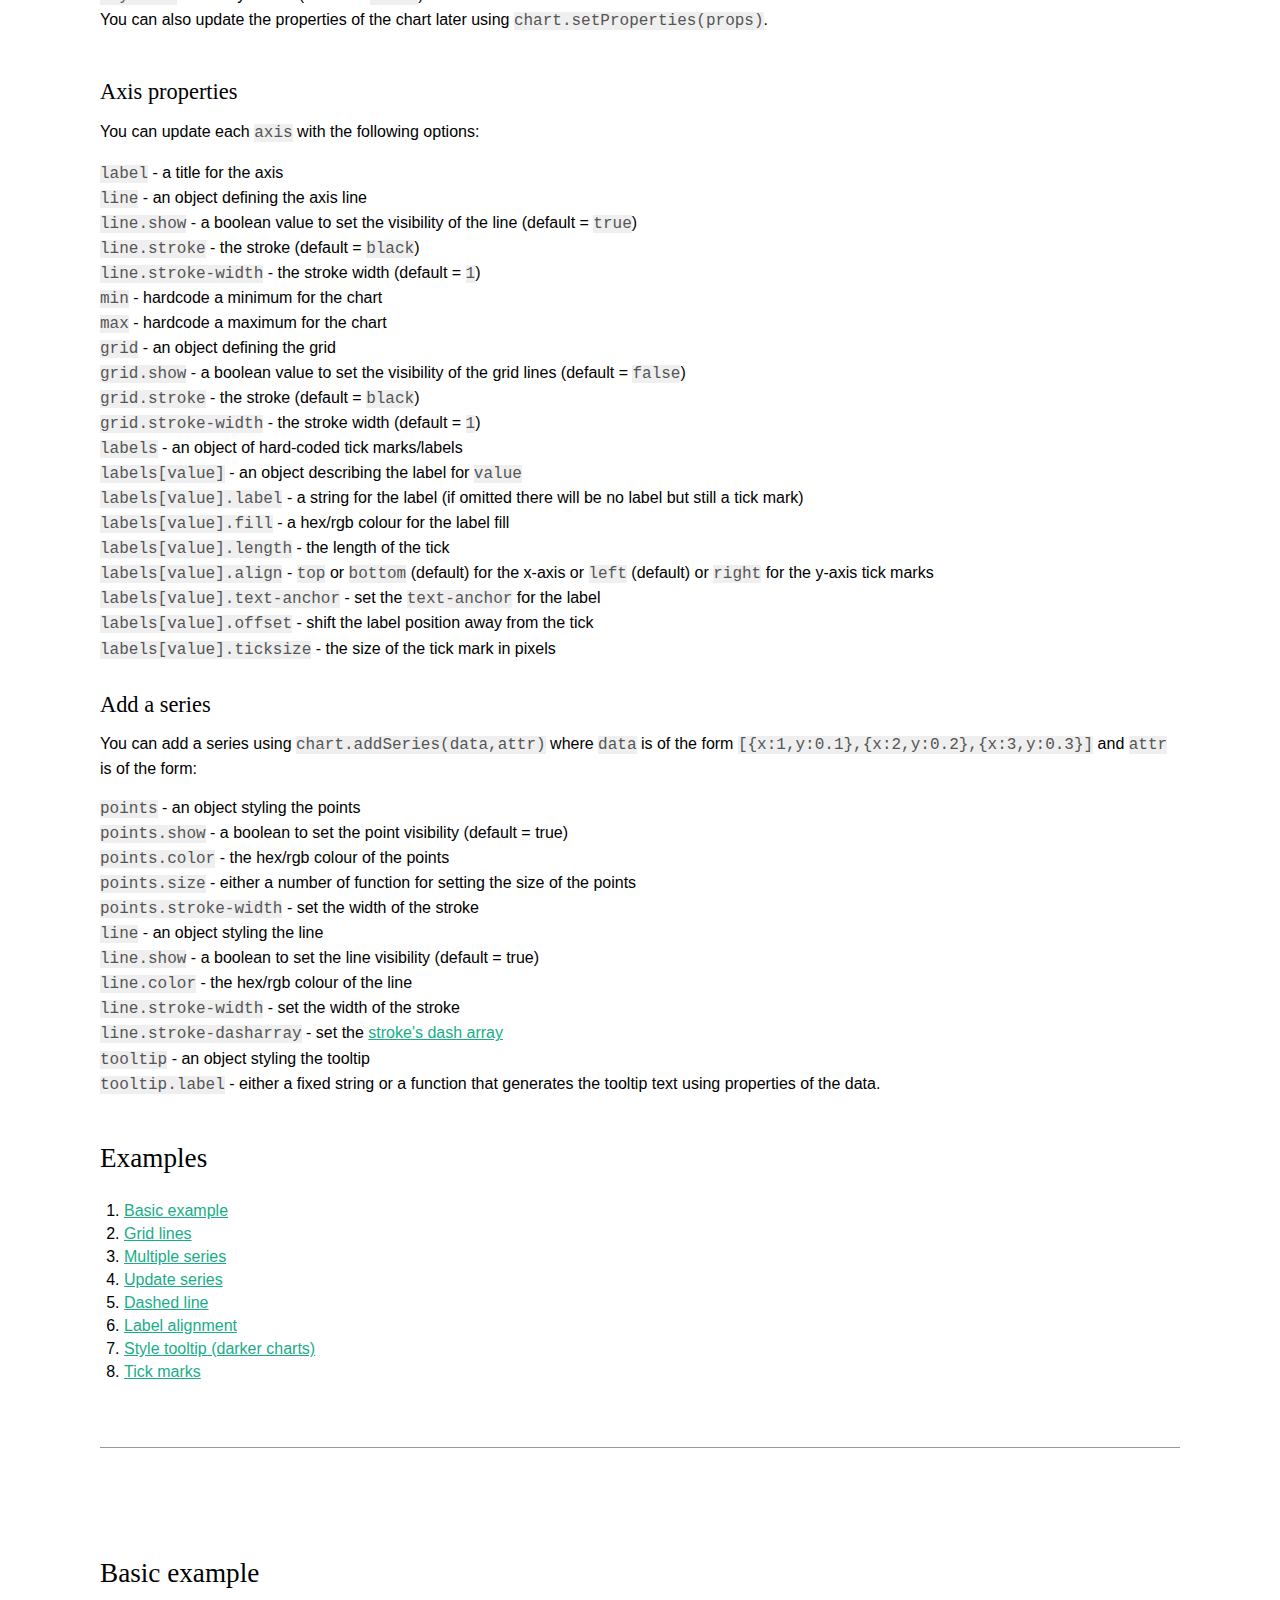
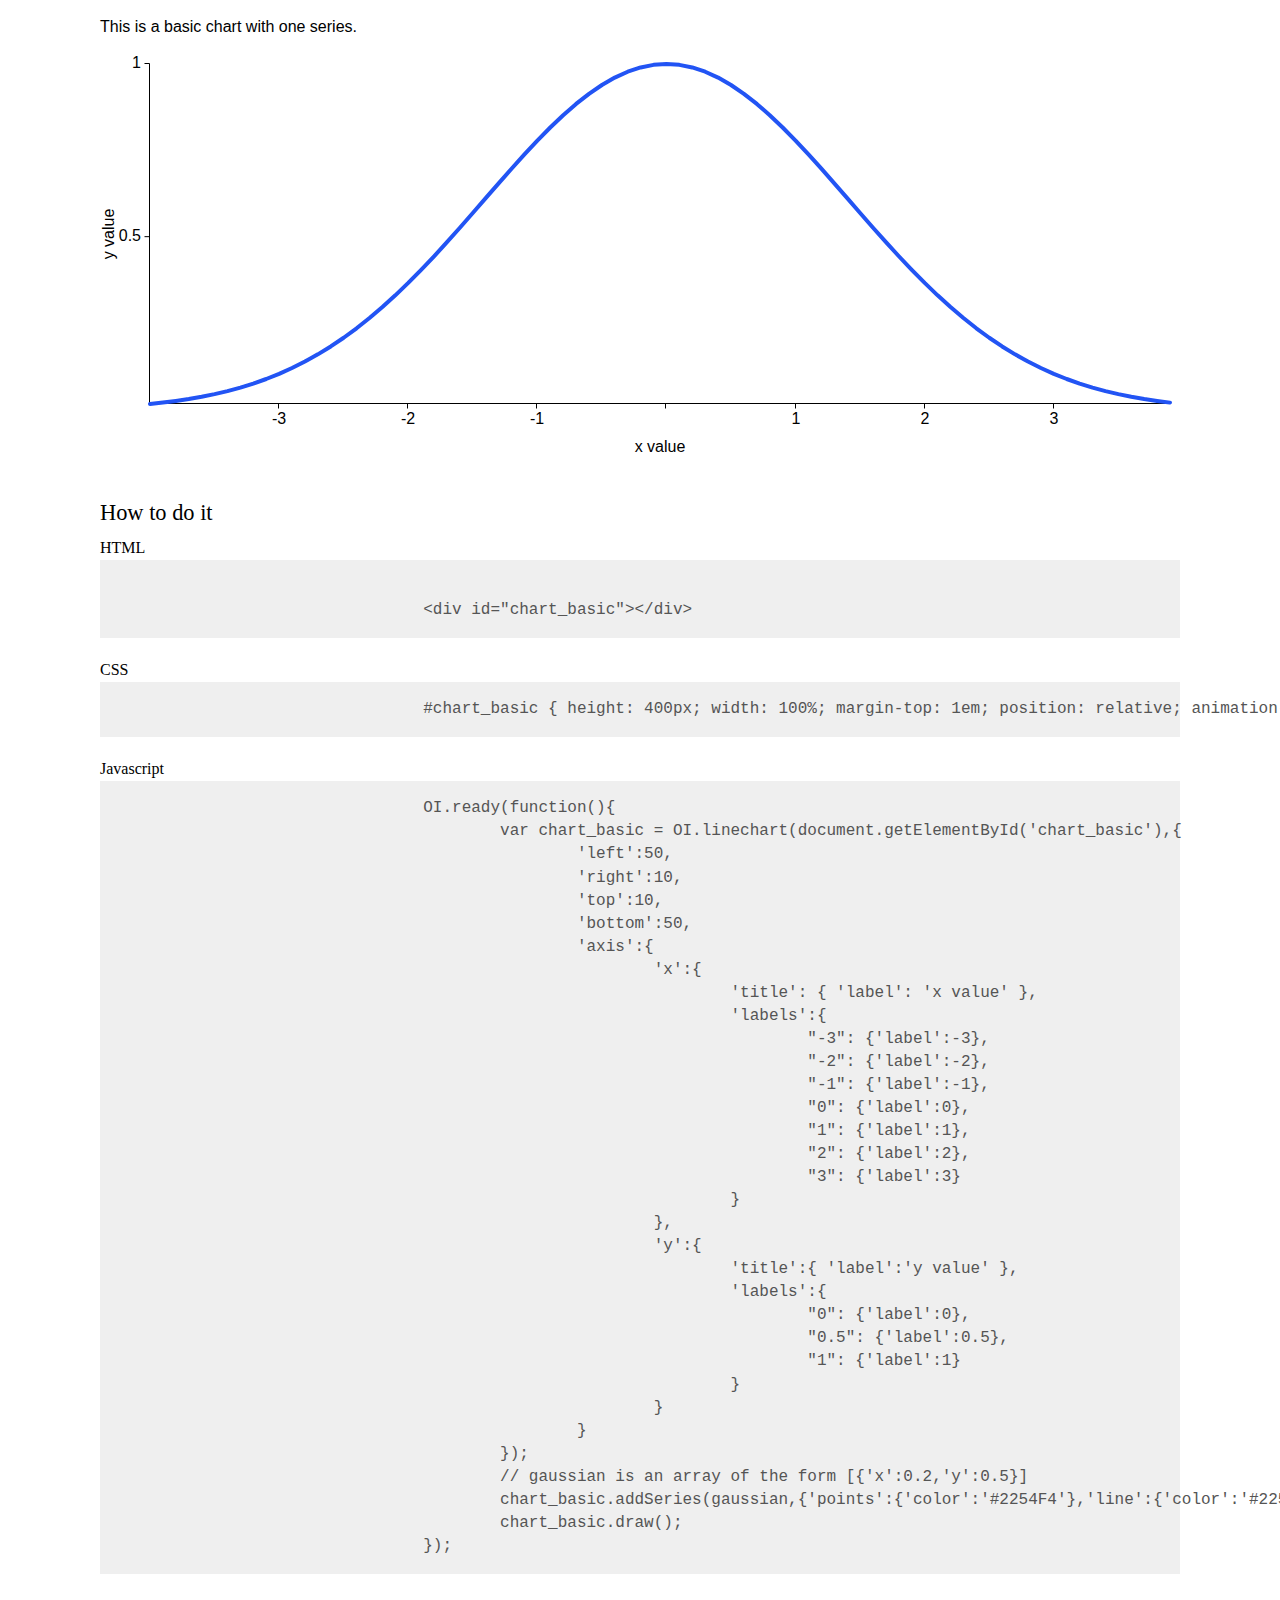
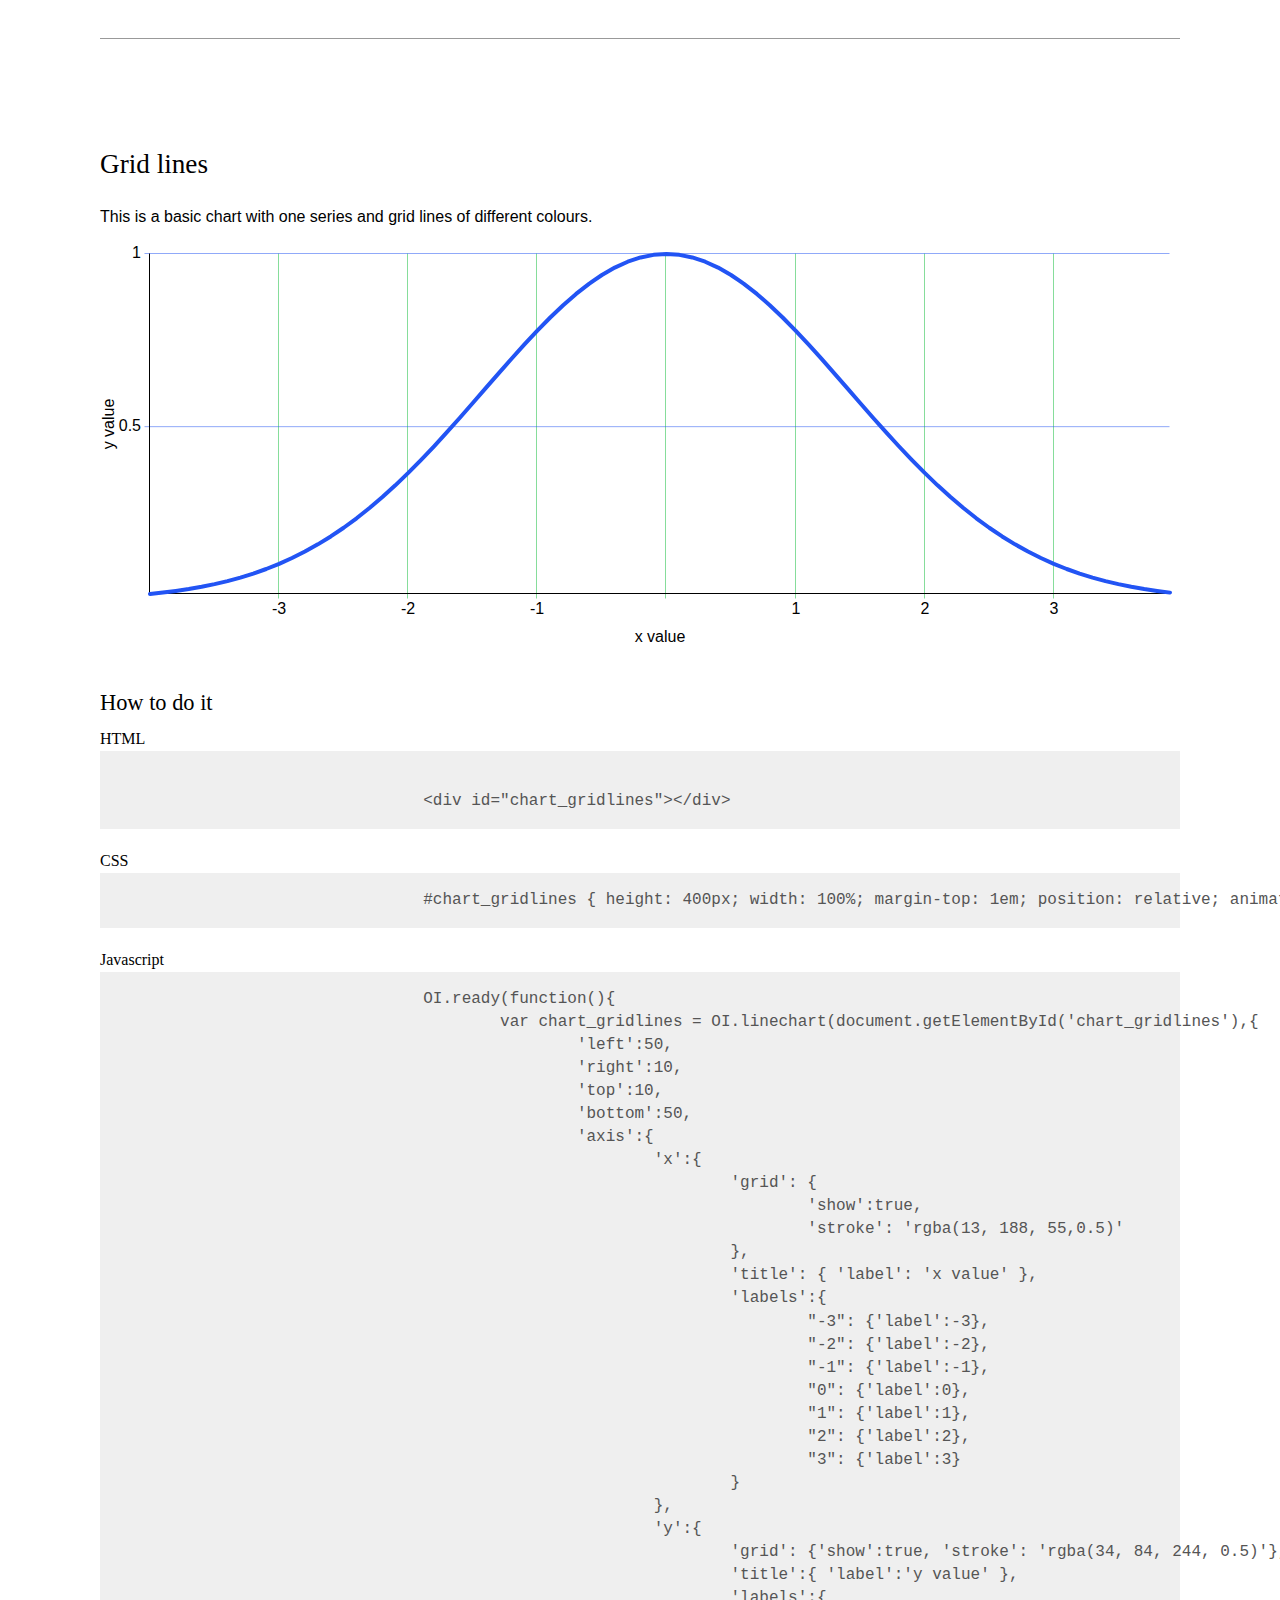
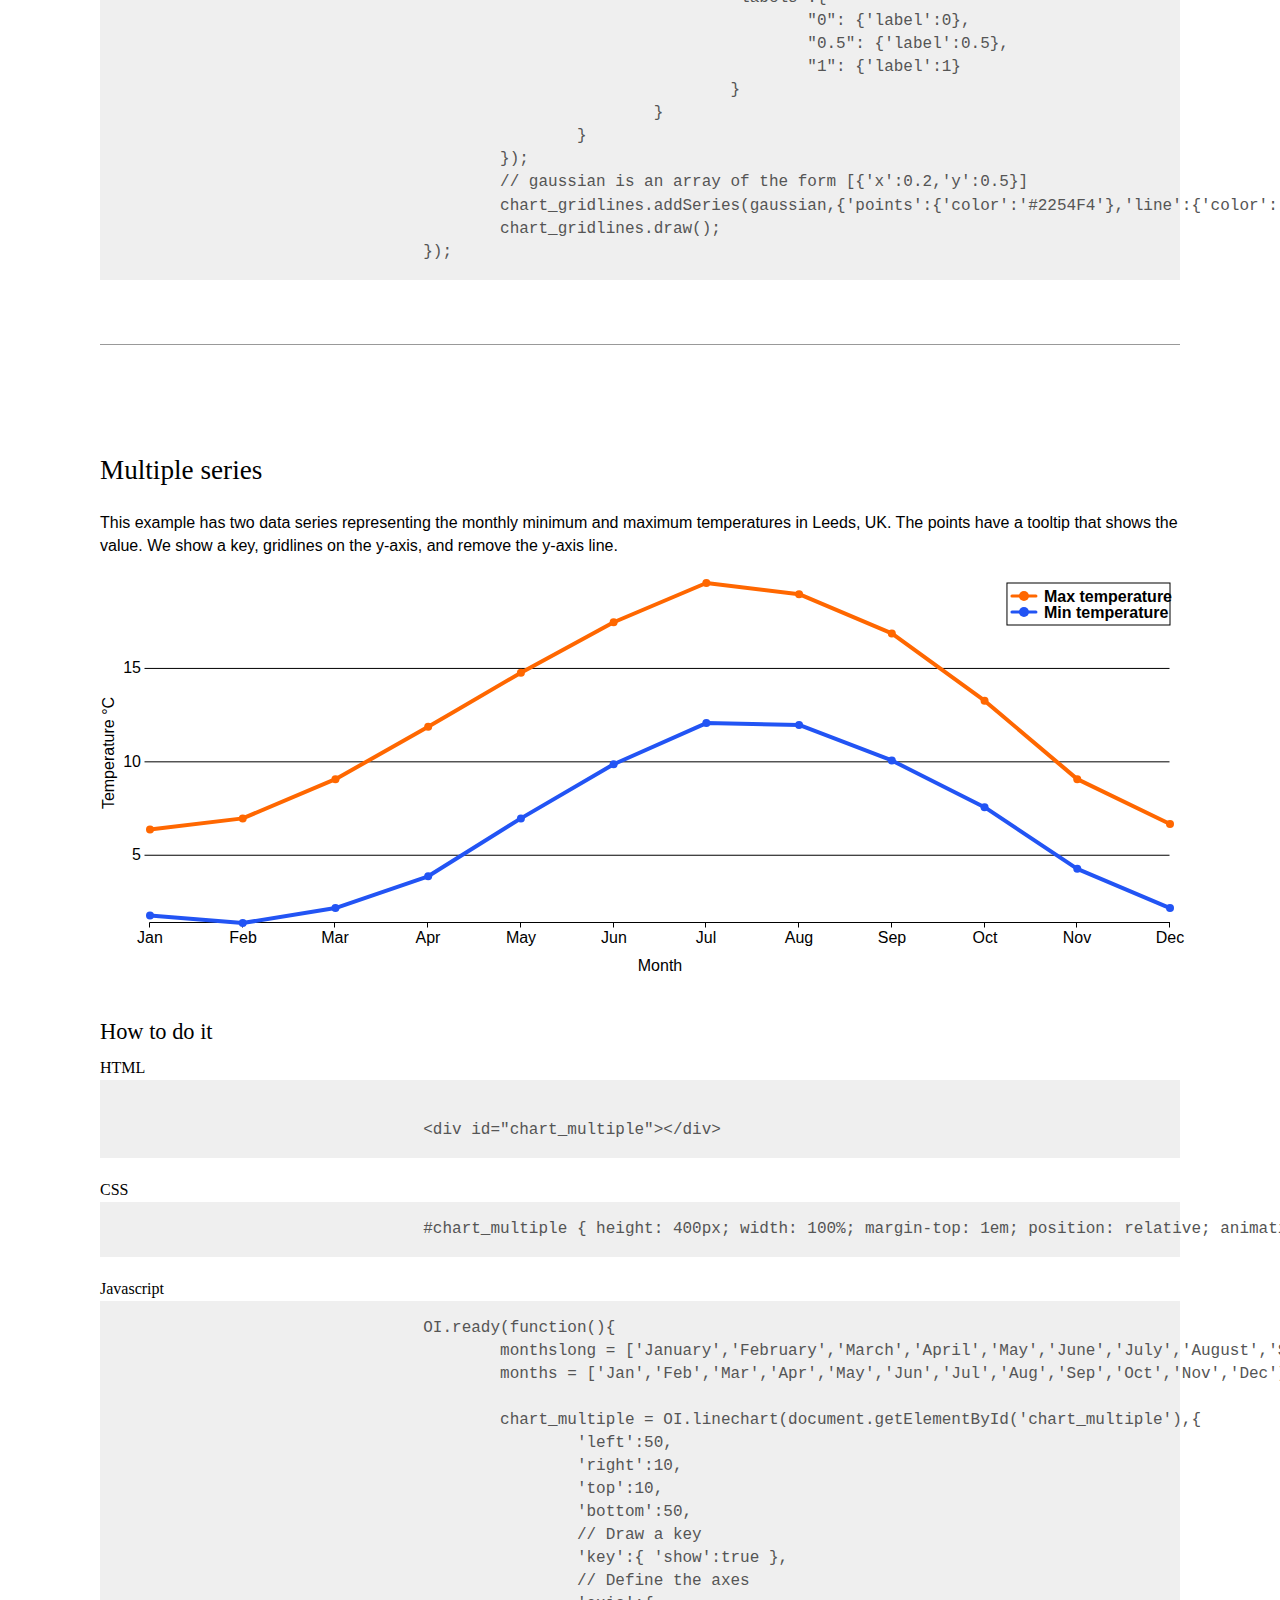
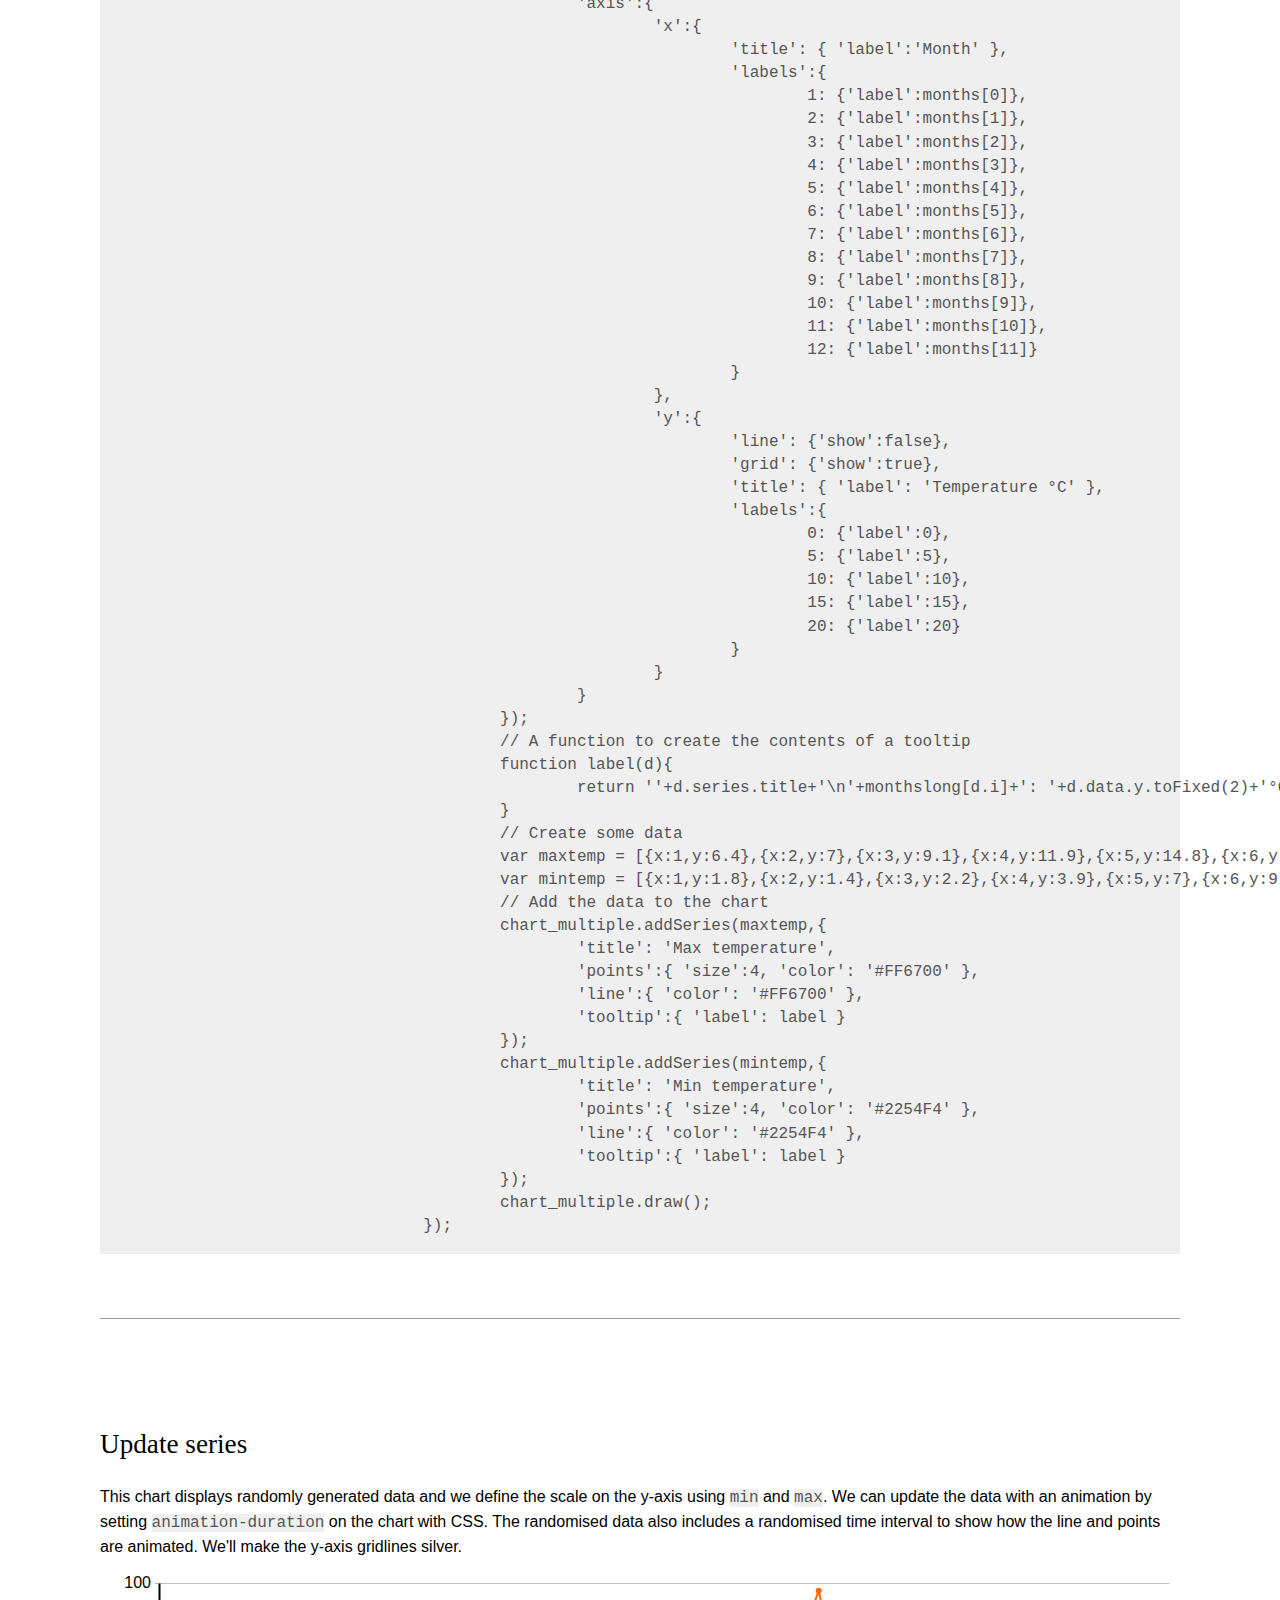
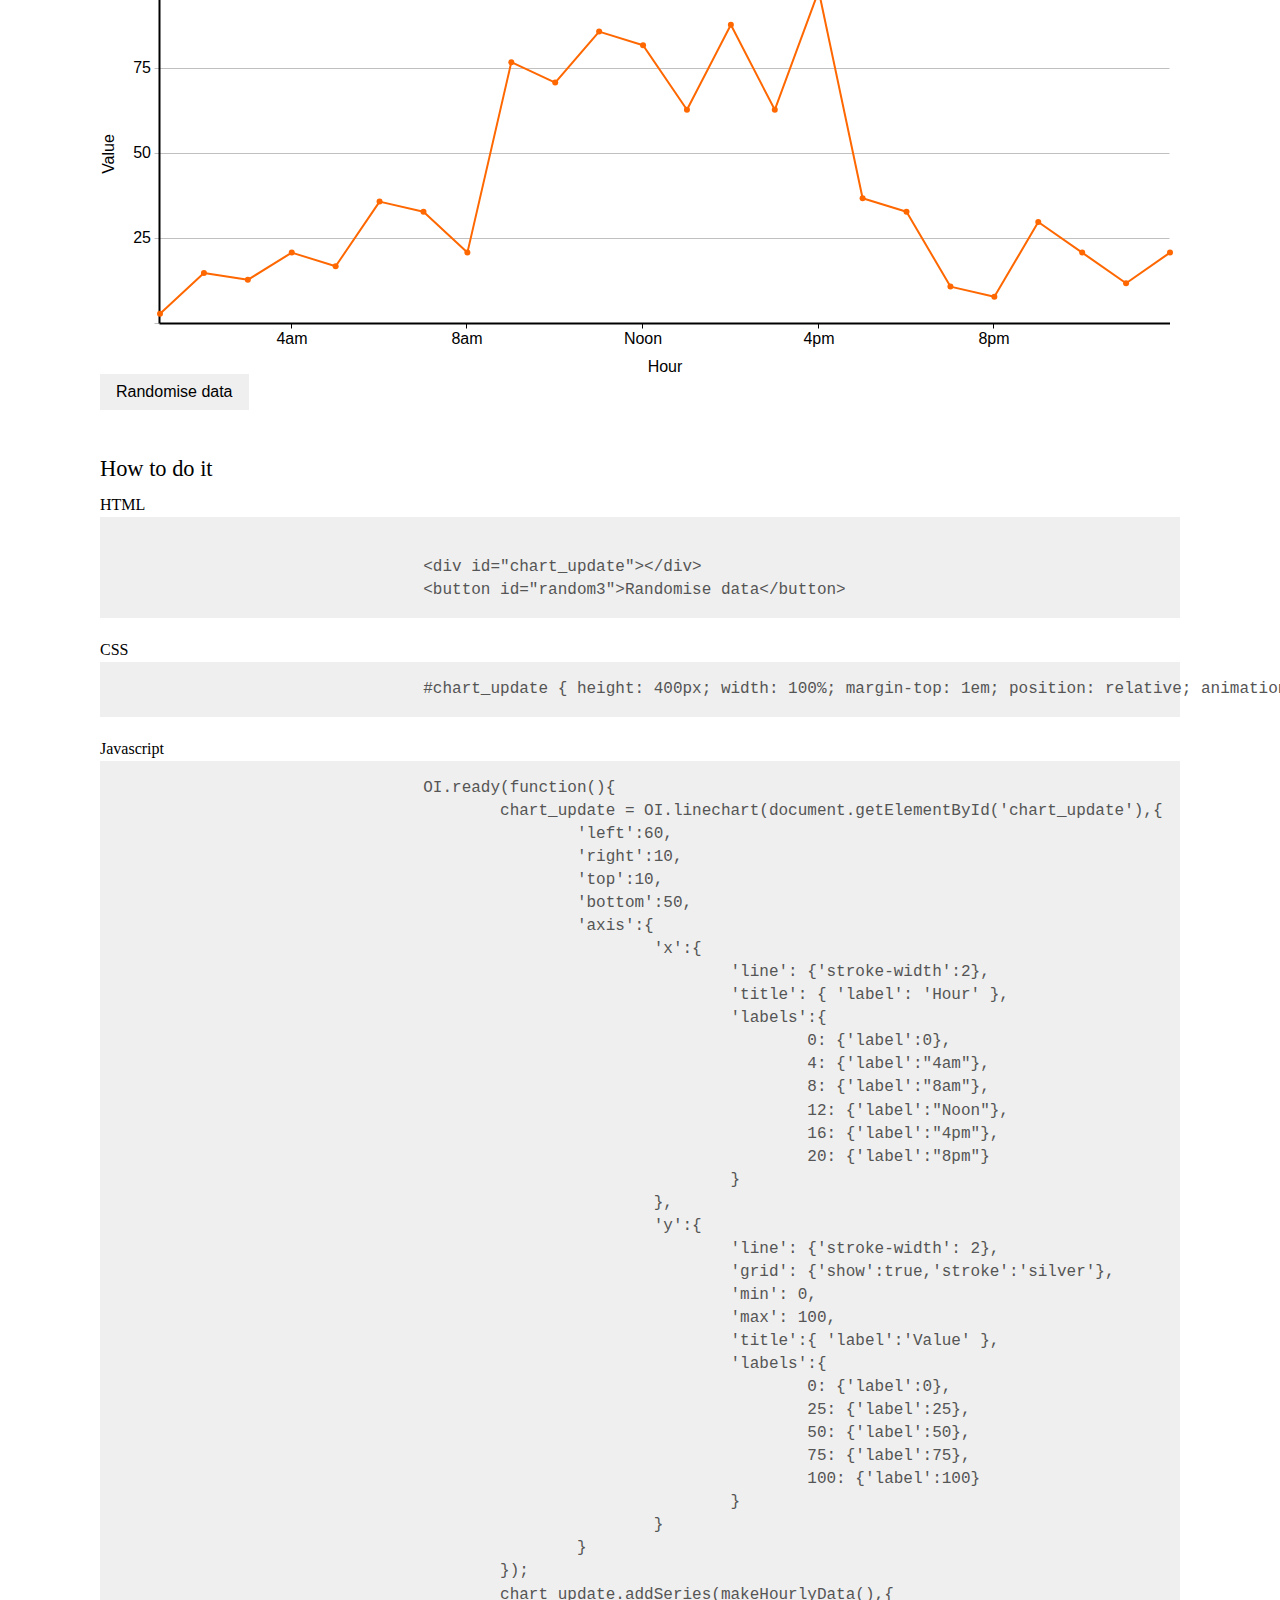
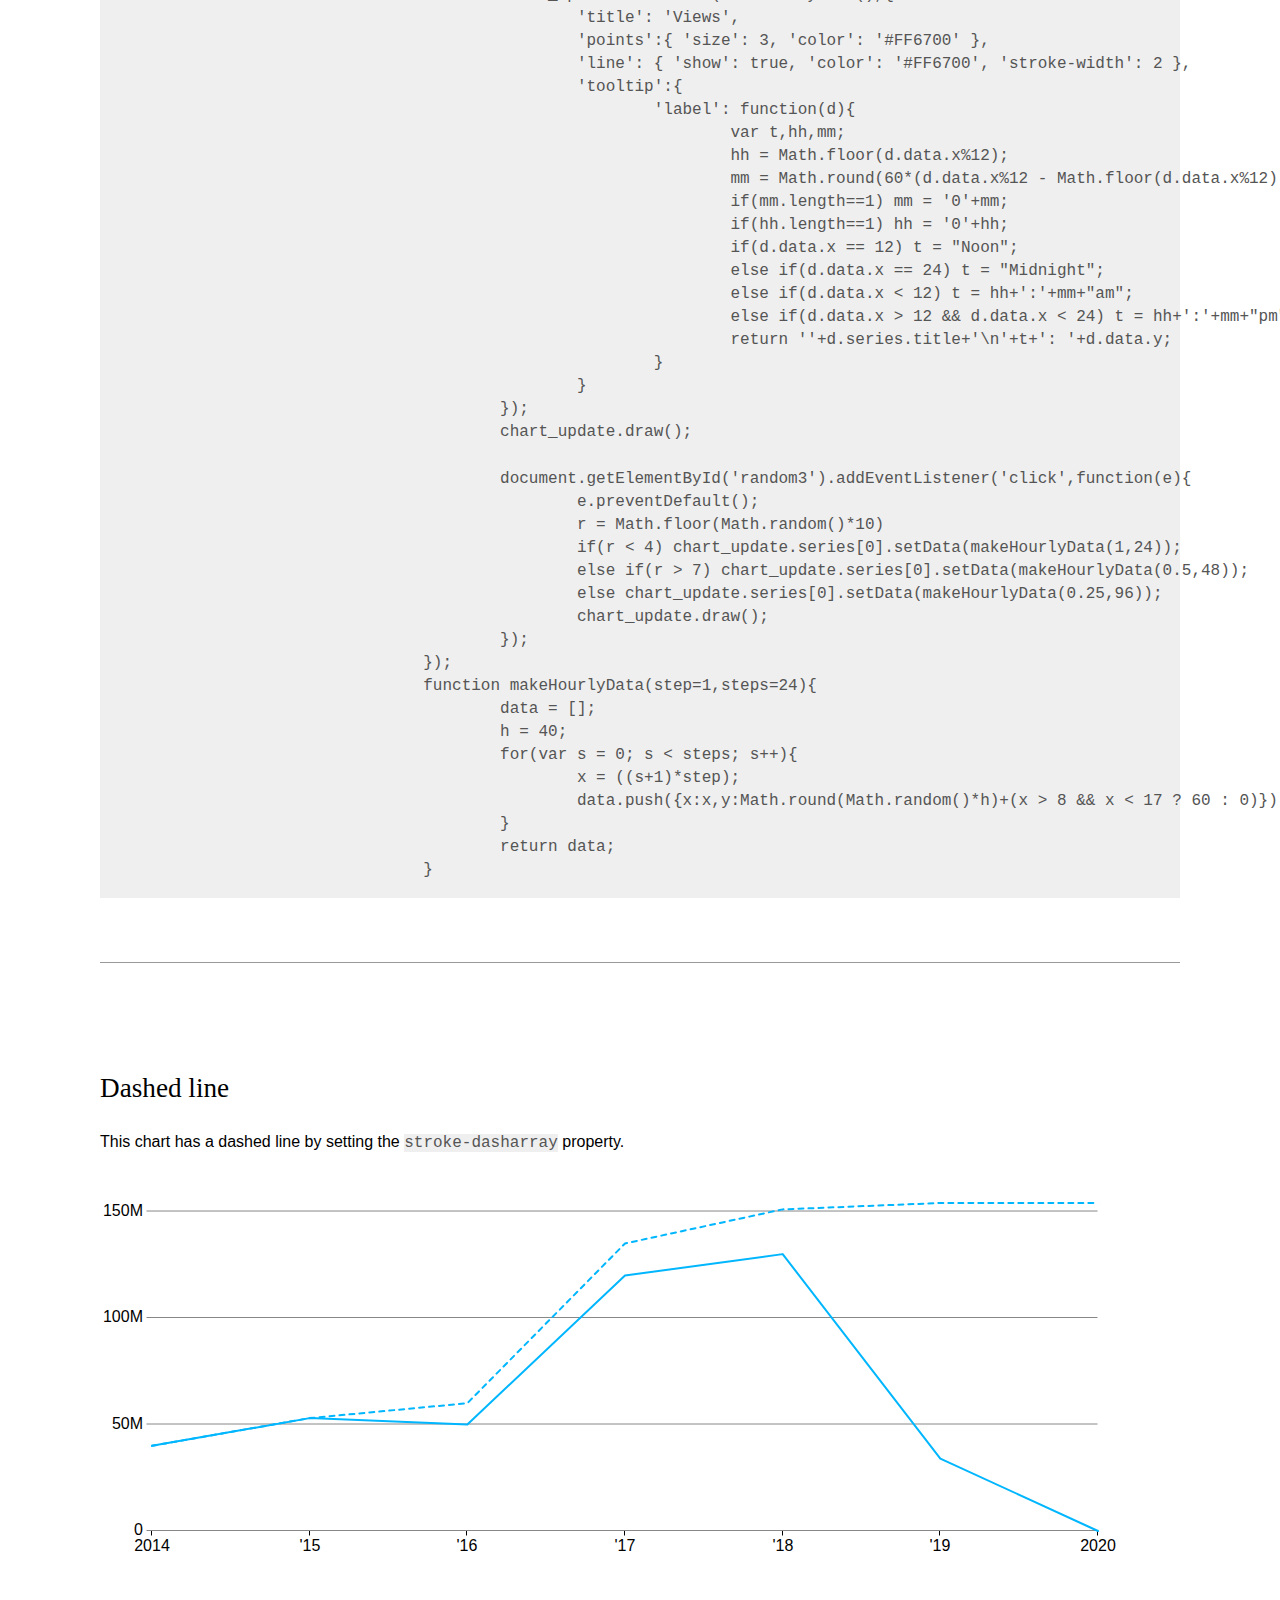
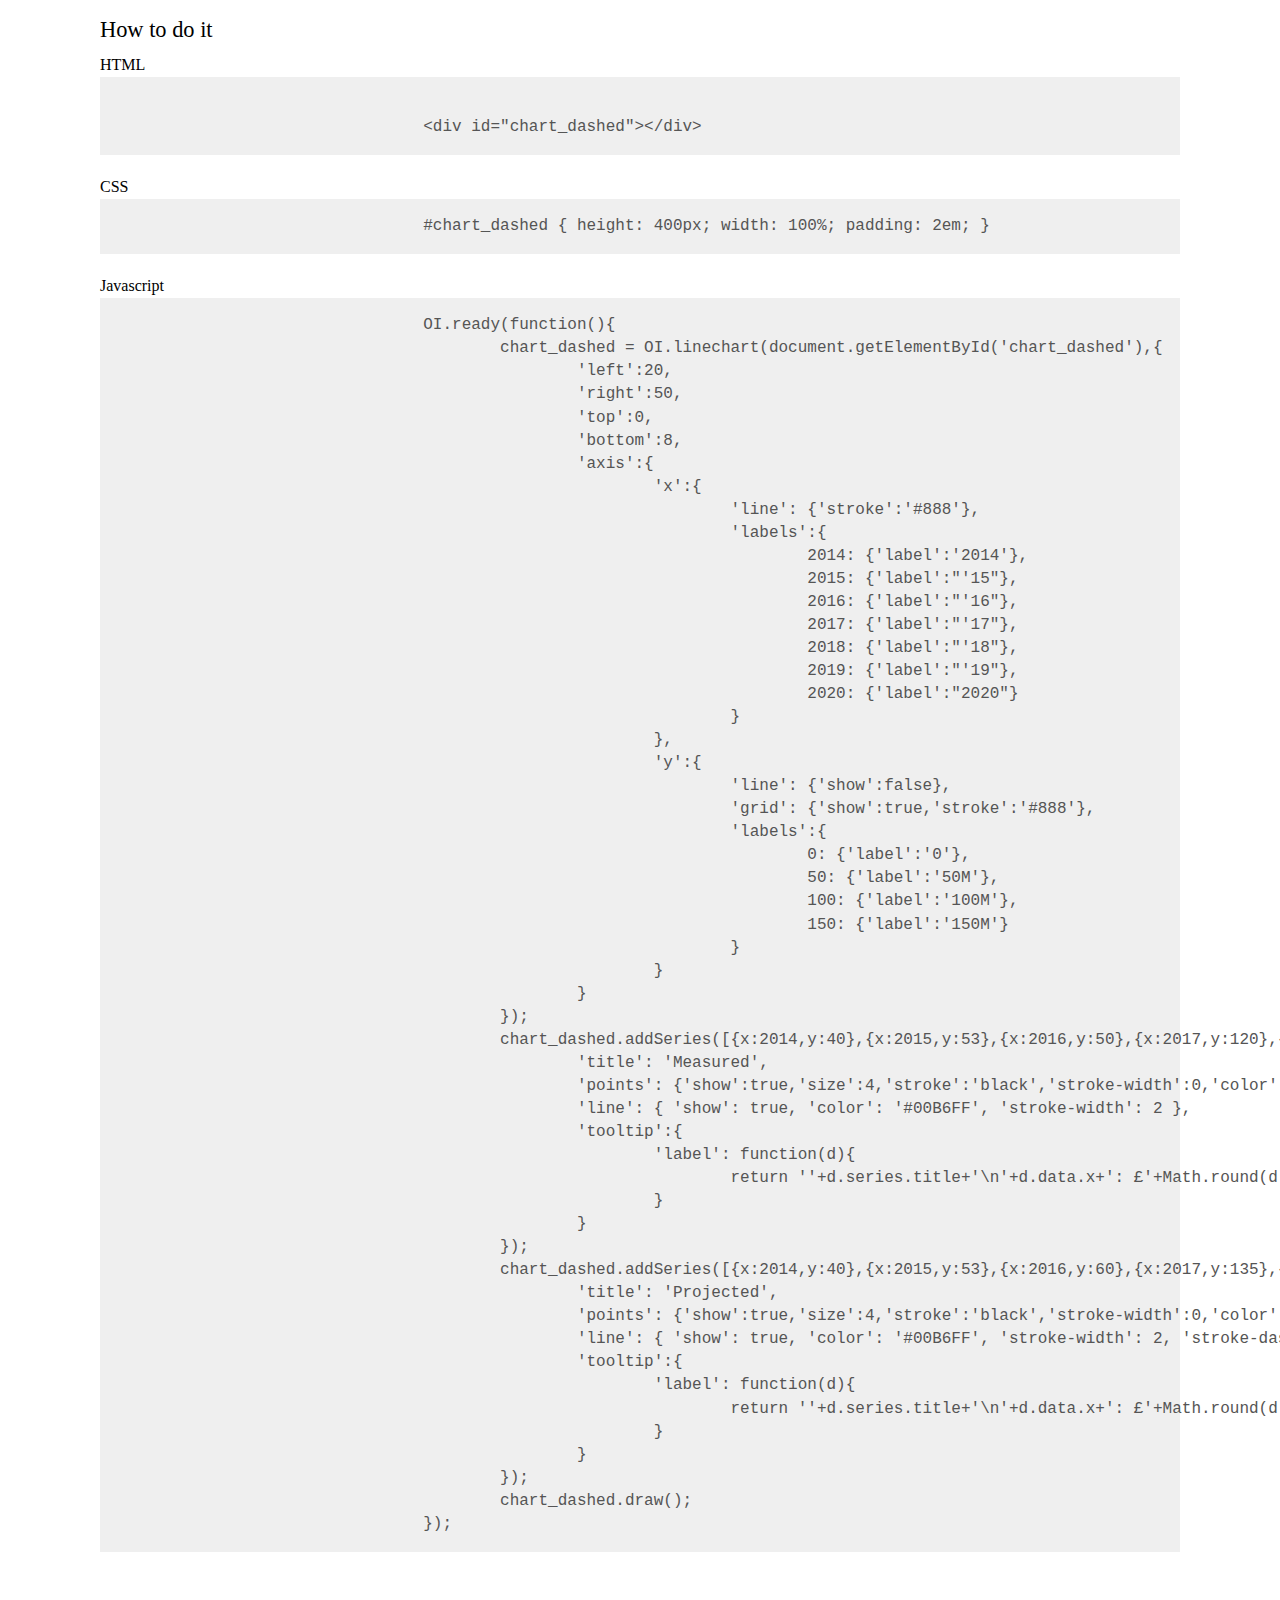
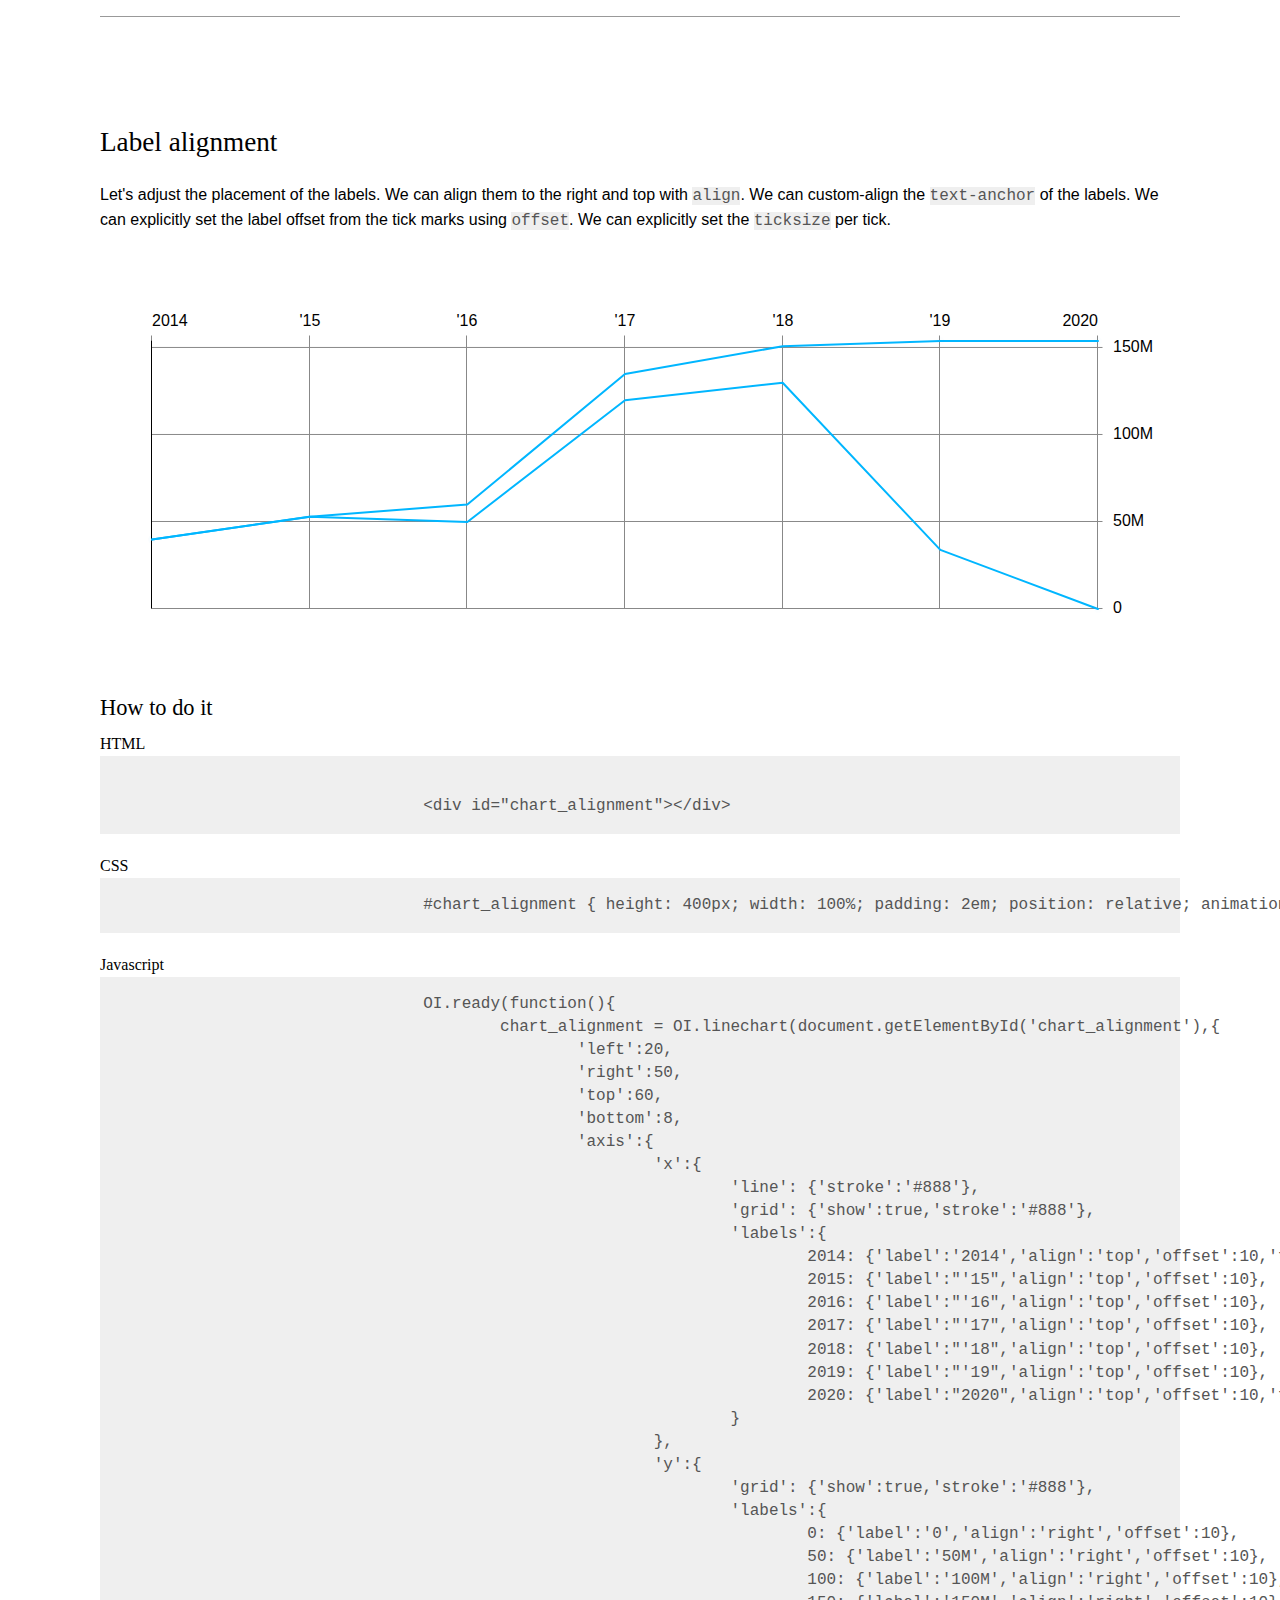
==== commit cae54902: "Better animation and ticks" ====
--- a/index.html
+++ b/index.html
@@ -3,102 +3,27 @@
 <head>
 	<meta name="viewport" content="width=device-width, initial-scale=1.0">
 	<meta charset="utf-8" />
-	<link rel="icon" href="resources/favicon.svg" />
+	<link rel="icon" href="https://open-innovations.org/resources/images/logos/oi-square-7.svg" />
 	<title>Open Innovations Line Chart Library</title>
 	<script src="oi.linechart.js"></script>
 	<script src="resources/oi.formatexamples.js"></script>
 	<script src="resources/highlight.pack.js"></script>
 	<link rel="StyleSheet" href="resources/highlight.css" type="text/css" />
-	<style>
-	/* http://meyerweb.com/eric/tools/css/reset/ v2.0 | 20110126 License: none (public domain) */
-	html, body, div, span, applet, object, iframe, h1, h2, h3, h4, h5, h6, p, blockquote, pre, a, abbr, acronym, address, big, cite, code, del, dfn, em, img, ins, kbd, q, s, samp, small, strike, strong, tt, var, b, u, i, center, dl, dt, dd, ol, ul, li, fieldset, form, label, legend, table, caption, tbody, tfoot, thead, tr, th, td, article, aside, canvas, details, embed, figure, figcaption, footer, header, hgroup, menu, nav, output, ruby, section, summary, time, mark, audio, video {
-	  margin: 0;
-	  padding: 0;
-	  border: 0;
-	  font-size: 100%;
-	  font: inherit;
-	  vertical-align: baseline;
-	  -moz-box-sizing: border-box;
-	  -webkit-box-sizing: border-box;
-	  box-sizing: border-box; }
-	/* HTML5 display-role reset for older browsers */
-	article, aside, details, figcaption, figure, footer, header, hgroup, menu, nav, section { display: block; }
-	body { line-height: 1em; }
-	ol, ul { list-style: none; }
-	blockquote, q { quotes: none; }
-	blockquote:before, blockquote:after, q:before, q:after { content: ''; content: none; }
-	table { border-collapse: collapse; border-spacing: 0; }
-	/* apply a natural box layout model to all elements */
-	*, *:before, *:after { -moz-box-sizing: border-box; -webkit-box-sizing: border-box; box-sizing: border-box; }
-	/* End of reset */
-	/* Main site styling */
-	body {
-		background-color: #000000;
-		font-family: "Helvetica Neue",Helvetica,Arial,"Lucida Grande",sans-serif;
-		font-size: 16px;
-		color: #efefef;
-		margin: 0px;
-		padding: 0px;
-		line-height: 1.44em;
-		text-rendering: optimizeLegibility;
-	}
-	#main { background-color: #ffffff; color: #333333; }
-	.holder { position: relative; width: 1080px; max-width: 100%; margin: auto; }
-	.padded { padding: 1em; }
-	h1 { font-size: 1.7em; margin-top: 1em; font-weight: 600; margin: 0; }
-	h2 { font-size: 1.7em; margin-top: 1.7647058823529411em; font-weight: 500; }
-	h3 { font-size: 1.4em; margin-top: 1.428571em; }
-	h1:first-child, h2:first-child, h3:first-child { margin-top: 0; }
-	footer { width: 100%; padding: 1em; padding-bottom: 3em; }
-	footer a, footer a:visited { color: inherit; }
-	code, pre { font-family: monospace; color: #555555; background-color: #efefef; }
-	button, .button { border: 0px; font-size: 1em; background-color: #efefef; color: black; text-decoration: none!important; display: inline-block; padding: 0.5em 1em; cursor: pointer; vertical-align: top; line-height: 1.25em; }
-	.prettyprint {
-		background: #efefef;
-		padding: 1em;
-	}
-	section.example {
-		border-top: 1px solid #999;
-		margin-top: 4em;
-		padding-top: 4em;
-	}
-	h2 + *, h3 + * { margin-top: 1em; }
-	p + * { margin-top: 2em; }
-	section.example h2 + * { margin-top: 1em; }
-	.howto { margin-top: 1em; }
-	.b1-bg, footer { background: black; color: white; }
-	.b6-bg { background: white; color: black; }
-	#intro { text-align: center; padding: 1em; max-width: 720px; margin: 0 auto 1em; }
-	</style>
+	<link rel="StyleSheet" href="resources/style.css" type="text/css" />
 </head>
 <body class="b6-bg">
 
 	<header>
 		<div class="b1-bg padded">
 			<div class="holder" style="text-align:center;">
-				<a href="https://odileeds.org/" aria-label="ODI Leeds">
-				<svg version="1.1" viewBox="0 0 250 91" width="250" height="91" xmlns="http://www.w3.org/2000/svg" xmlns:cc="http://creativecommons.org/ns#" xmlns:dc="http://purl.org/dc/elements/1.1/" xmlns:rdf="http://www.w3.org/1999/02/22-rdf-syntax-ns#">
-				<g transform="translate(0,-961.4)">
-				<circle cx="65.42" cy="1006.6" r="15.714" fill-opacity=".5"/>
-				<rect x="87.92" y="1001.7" width="35.179" height="10" fill-opacity=".5"/>
-				<path d="m86.07 966.9c-2.1 0.15-3.94 0.56-6.06 0.7 0.92 8.34 2.24 17.03 3.38 25.73-3.07-6.04-5.86-12.38-8.96-18.39-1.91 0.77-3.63 1.73-5.48 2.56 2.9 6.1 5.89 12.12 8.74 18.28 0.14 0 0.1 0.17 0 0-4-3.96-7.74-8.18-11.76-12.11-1.58 1.26-2.862 2.81-4.428 4.07 1.016 1.14 2.056 2.25 3.108 3.36h0.72c8.53 0 15.44 6.95 15.44 15.5 0 8.6-6.93 15.5-15.44 15.5-1.13 0-2.251-0.1-3.349-0.4-3.266 1.6-6.509 3.1-9.68 4.8 0.877 1.8 1.828 3.5 2.563 5.5 5.877-2.8 11.976-5.9 17.696-8.4-0.15 0.6-1.89 1.2-1.86 1.9 0 0 0.87 0.8 1.05 1 1.04 1.1 2.4 2.6 3.26 3.3 0.69-0.6 1.31-1.3 1.98-1.9-0.81 1.6-1.71 3.2-2.56 4.8 1.8 1 3.57 2 5.47 2.9 1.24-2.4 2.54-4.8 3.84-7.1 0-0.1 0-0.2 0.12-0.2 0 0 0 0.2-0.12 0.2-0.84 5.6-2.05 10.9-2.91 16.5 2.08 0.3 4 0.8 6.06 1.1 0.66-3.8 1.28-7.7 2.09-11.3 0.1 1.2 0.24 1.7 0.35 2.9 2.03-0.3 4.08-0.5 6.06-0.8-0.1-2-0.73-4-0.59-5.7 2.4 5.3 5.03 10.4 7.46 15.7 1.98-0.8 3.83-1.7 5.59-2.7-2.6-5.2-5.09-10.4-7.57-15.7-0.14 0-0.1-0.2 0 0 4.66 4.6 9.02 9.6 13.74 14.2 1.55-1.3 2.96-2.8 4.42-4.2-4.52-4.6-9.3-9.6-13.51-14.2 0.75 0.3 1.28 0.8 2.1 1 1.03-1.7 1.99-3.5 2.91-5.3-0.71-0.5-1.56-0.8-2.21-1.3 2.16 0.4 4.32 0.8 6.52 1.2 0.3-2.1 0.73-4 1.05-6.1-2.1-0.4-4.49-0.5-6.29-1.3 3.84-0.4 7.63-0.9 11.41-1.4h-32.51v-9.1h28.21c-0.84-1.7-1.57-3.42-2.45-5.03-2.66 1.26-5.35 2.49-7.92 3.83-0.1-0.4 0.42-0.8 0.7-1.03 5.31-5.2 11.31-10.6 16.65-15.85-1.18-1.72-2.8-3.01-4.19-4.53-5.91 5.7-11.84 11.37-17.82 17 0 0.14-0.17 0.1 0 0 3.24-6.2 6.59-12.28 9.9-18.4-1.65-1.14-3.63-1.96-5.36-3.02-2.9 5.32-5.85 10.6-8.61 16.06 0.17-2.26 0.84-5.05 1.28-7.45-1.89-0.48-3.99-0.75-5.94-1.16-1.03 4.1-1.69 8.56-2.45 12.92-1.44-9.51-2.68-19.11-3.84-28.41zm-37.376 34.8c-0.605 1.6 0.114 3.8-0.408 5.5v0.7c0.822 0.1 0.88 0.2 1.701 0.3-0.06-0.5-0.1-1.1-0.108-1.6 0-1.5 0.235-3 0.68-4.5-0.619-0.2-1.25-0.3-1.865-0.4zm80.696 2c-1.88 0.2-3.74 0.4-5.59 0.7v6.2c2.1-0.3 3.68-0.7 5.78-1v-1c-0.32-1.6 0-3.2-0.19-4.9zm-75.927 12.8c0.156 1.2 0.308 2.4 0.469 3.5 1.004-0.1 2.015-0.2 3.028-0.4-1.315-0.8-2.494-1.9-3.497-3.1z" clip-rule="evenodd" fill="#67E767" fill-rule="evenodd"/>
-				<path d="m65.39 989.07c-4.711 0-9.141 1.84-12.473 5.17-3.333 3.33-5.168 7.76-5.168 12.46s1.835 9.1 5.168 12.5c3.332 3.3 7.762 5.1 12.473 5.1 4.71 0 9.14-1.8 12.48-5.1 1.72-1.7 3.03-3.8 3.91-6v10.9h14.98c2.59 0 5.02-0.4 7.22-1.3 2.17-0.8 4.07-2 5.66-3.5 1.77-1.7 3.08-3.7 3.92-6v10.8h16.52v-34.76h-16.52v10.76c-0.84-2.29-2.15-4.34-3.92-6.03-1.58-1.52-3.49-2.7-5.66-3.51-2.2-0.82-4.63-1.23-7.22-1.23h-14.98v10.87c-0.88-2.22-2.19-4.24-3.91-5.96-3.34-3.33-7.77-5.17-12.48-5.17zm0 2.82c8.19 0 14.82 6.64 14.82 14.81 0 8.2-6.63 14.8-14.82 14.8-8.186 0-14.821-6.6-14.821-14.8 0-8.17 6.635-14.81 14.821-14.81zm-3.093 10.81c-0.588 0-1.057 0.1-1.404 0.3-0.349 0.2-0.614 0.5-0.799 0.8-0.186 0.4-0.309 0.8-0.359 1.3s-0.08 1-0.08 1.6 0.02 1.2 0.08 1.7c0.05 0.4 0.174 0.9 0.359 1.2 0.185 0.4 0.448 0.7 0.799 0.8 0.346 0.2 0.815 0.3 1.404 0.3 0.586 0 1.053-0.1 1.403-0.3 0.35-0.1 0.62-0.4 0.8-0.8 0.19-0.3 0.3-0.8 0.36-1.2 0-0.5 0.1-1.1 0.1-1.7s0-1.1-0.1-1.6-0.17-0.9-0.36-1.3c-0.18-0.3-0.45-0.6-0.8-0.8s-0.817-0.3-1.403-0.3zm-9.379 0.1v7.8h1.436v-5.4h0.02l1.916 5.4h1.785v-7.8h-1.438v5.4h-0.02l-1.895-5.4h-1.807zm13.672 0v7.8h2.47c0.53 0 0.96-0.1 1.3-0.2 0.34-0.2 0.61-0.4 0.81-0.8 0.21-0.3 0.33-0.7 0.43-1.2 0.13-0.5 0.13-1.1 0.13-1.8 0-0.6 0-1.1-0.1-1.5-0.1-0.5-0.19-0.9-0.37-1.2-0.19-0.4-0.45-0.6-0.78-0.8-0.34-0.2-0.77-0.3-1.32-0.3zm6.82 0v7.8h4.45v-1.3h-2.88v-2.1h2.61v-1.3h-2.61v-1.8h2.78v-1.3zm-11.113 1c0.231 0 0.419 0.1 0.559 0.2 0.141 0.1 0.246 0.3 0.326 0.5 0.07 0.2 0.124 0.5 0.154 0.9s0.04 0.8 0.04 1.3-0.01 1-0.04 1.4c-0.03 0.3-0.07 0.6-0.154 0.8-0.08 0.3-0.184 0.4-0.326 0.5-0.14 0.2-0.328 0.2-0.559 0.2-0.235 0-0.419 0-0.56-0.2-0.143-0.1-0.248-0.2-0.328-0.5-0.07-0.2-0.133-0.5-0.153-0.8-0.03-0.4-0.04-0.9-0.04-1.4s0-0.9 0.04-1.3c0.02-0.4 0.07-0.7 0.153-0.9 0.08-0.2 0.185-0.4 0.328-0.5 0.141-0.1 0.326-0.2 0.56-0.2zm5.863 0.2h0.66c0.3 0 0.54 0 0.72 0.2 0.17 0.1 0.3 0.2 0.4 0.5 0.1 0.2 0.18 0.5 0.18 0.8v1.2 1.3c0 0.3-0.1 0.6-0.19 0.8-0.1 0.3-0.23 0.4-0.4 0.5s-0.39 0.2-0.66 0.2h-0.7v-5.5z" fill="#fff"/>
-				<g fill="#fff" stroke-width="1px">
-				<path d="m140.66 999.78v13.82h9.78v-2.5h-6.74v-11.32h-3.04z"/>
-				<path d="m152.12 999.78v13.82h10.5v-2.5h-7.46v-3.4h6.71v-2.4h-6.71v-3h7.31v-2.52h-10.35z"/>
-				<path d="m164.65 999.78v13.82h10.5v-2.5h-7.46v-3.4h6.7v-2.4h-6.7v-3h7.3v-2.52h-10.34z"/>
-				<path d="m180.22 1011.1v-8.8h2.17q1.12 0 1.88 0.4 0.77 0.3 1.24 0.9 0.46 0.6 0.65 1.4 0.22 0.9 0.22 1.9 0 1.2-0.29 1.9-0.29 0.8-0.78 1.3-0.48 0.5-1.1 0.7-0.62 0.3-1.28 0.3h-2.71zm-3.05-11.32v13.82h5.97q1.59 0 2.75-0.5 1.18-0.6 1.96-1.5 0.79-0.9 1.18-2.2t0.39-2.8q0-1.7-0.49-3-0.46-1.3-1.31-2.1-0.84-0.9-2-1.3-1.14-0.42-2.48-0.42h-5.97z"/>
-				<path d="m193.55 1009h-2.94q-0 1.3 0.46 2.2 0.49 1 1.3 1.6 0.83 0.6 1.9 0.8 1.08 0.3 2.23 0.3 1.41 0 2.48-0.3 1.08-0.3 1.8-0.9 0.73-0.6 1.1-1.4t0.37-1.8q0-1.2-0.5-1.9-0.49-0.8-1.17-1.2-0.67-0.4-1.37-0.6-0.68-0.2-1.07-0.3-1.29-0.4-2.11-0.6-0.79-0.2-1.26-0.4-0.44-0.2-0.6-0.5-0.15-0.2-0.15-0.6 0-0.5 0.19-0.8 0.19-0.2 0.48-0.4 0.31-0.2 0.68-0.3t0.74-0.1q0.56 0 1.03 0.1 0.48 0.1 0.85 0.3 0.37 0.3 0.58 0.7 0.23 0.4 0.27 1h2.95q0-1.2-0.47-2-0.44-0.9-1.22-1.4-0.77-0.57-1.78-0.8-0.99-0.25-2.08-0.25-0.93 0-1.86 0.25t-1.66 0.8q-0.74 0.5-1.2 1.3-0.45 0.8-0.45 1.8t0.35 1.7q0.37 0.6 0.95 1.1 0.58 0.4 1.32 0.7 0.73 0.3 1.51 0.5 0.75 0.2 1.49 0.4 0.74 0.1 1.32 0.4 0.58 0.2 0.93 0.5 0.37 0.4 0.37 1 0 0.5-0.28 0.8-0.27 0.4-0.67 0.5-0.41 0.2-0.88 0.3-0.46 0.1-0.87 0.1-0.6 0-1.16-0.2-0.56-0.1-0.99-0.4-0.4-0.3-0.66-0.8-0.25-0.5-0.25-1.2z"/>
-				</g>
-				</g>
-				</svg></a>
+				<a href="https://open-innovations.org/"><img src="https://open-innovations.org/resources/images/logos/oi-square-7.svg" width="100px" height="100px" style="margin-bottom:1em;" /></a>
 				<h1>Line Chart Library</h1>
 			</div>
 		</div>
 	</header>
 	<div class="padded">
 		<div class="holder">
-		<p id="intro"><a href="oi.linechart.js">oi.linechart.js</a> (23kB; 15kB minified; 6kB minified and gzipped) is our small, customisable, standalone, Javascript library for making simple SVG graphs. There are some <a href="#ex1">examples below</a>.</p>
+		<p id="intro"><a href="oi.linechart.js">oi.linechart.js</a> (24.5kB; 16kB minified; 7kB minified and gzipped) is our small, customisable, standalone, Javascript library for making simple SVG graphs. There are some <a href="#ex1">examples below</a>.</p>
 		<style>
 		#chart { height: 400px; width: 100%; margin: 1em auto; position: relative; animation-duration: 0.3s; background: #efefef; padding: 2em; }
 		</style>
@@ -170,15 +95,28 @@
 		});
 		</script>
 		
-		<h2>Setting up the chart</h2>
+
+		<h2>Getting started</h2>
+		<p>First we need a DOM element to exist and it needs to have a width/height set. We can then attach our <code>OI.linechart</code> to the DOM element and set some properties of our chart. Next we can add a data series with some custom properties.</p>
+
+		<h4>HTML</h4>
+		<pre class="prettyprint lang-js hljs html">
+			&lt;div id="chart"&gt;&lt;/div&gt;
+		</pre>
+
+		<h4>Javascript</h4>
 		<pre class="prettyprint lang-js hljs javascript">
 			// Set up the chart object
-			// The first argument is the DOM element
-			// The second argument is an object setting optional properties
+			// The first argument is the DOM element to attach to (you may want to make sure it exists before you attach it)
+			// The second argument is an object setting optional properties - <a href="#chart-properties">see below</a>
 			var chart = OI.linechart(document.getElementById('chart'),properties);
+			// Next we add a data series - <a href="#add-series">see "Add a series"</a> below
+			chart.addSeries(data,attr)
+			// Draw the chart
+			chart.draw();
 		</pre>
 
-		<h2>Chart properties</h2>
+		<h3 id="chart-properties">Chart properties</h3>
 		<p>When creating a new line chart you can set chart properties:</p>
 		<ul>
 			<li><code>left</code> - the edge of the chart from the left-side of the chart area</li>
@@ -186,14 +124,14 @@
 			<li><code>top</code> - the edge of the chart from the top-side of the chart area</li>
 			<li><code>bottom</code> - the edge of the chart from the bottom-side of the chart area</li>
 			<li><code>axis</code> - properties about the axes</li>
-			<li><code>axis.x</code> - properties for the x-axis (see below)</li>
-			<li><code>axis.y</code> - properties for the y-axis (see below)</li>
+			<li><code>axis.x</code> - properties for the x-axis (<a href="#axis-properties">see "Axis properties" below</a>)</li>
+			<li><code>axis.y</code> - properties for the y-axis (<a href="#axis-properties">see "Axis properties" below</a>)</li>
 			<li><code>key</code> - an object defining a key</li>
 			<li><code>key.show</code> - is a key visible (default = <code>false</code>)</li>
 		</ul>
 		<p>You can also update the properties of the chart later using <code>chart.setProperties(props)</code>.</p>
-
-		<h2>Axis properties</h2>
+		<h3 id="axis-properties">Axis properties</h3>
+		<p>You can update each <code>axis</code> with the following options:</p>
 		<ul>
 			<li><code>label</code> - a title for the axis</li>
 			<li><code>line</code> - an object defining the axis line</li>
@@ -207,15 +145,16 @@
 			<li><code>grid.stroke</code> - the stroke (default = <code>black</code>)</li>
 			<li><code>grid.stroke-width</code> - the stroke width (default = <code>1</code>)</li>
 			<li><code>labels</code> - an object of hard-coded tick marks/labels</li>
-			<li><code>labels.value</code> - an object describing the label for <code>value</code></li>
-			<li><code>labels.value.label</code> - a string for the label</li>
-			<li><code>labels.value.fill</code> - a hex/rgb colour for the label fill</li>
-			<li><code>labels.value.length</code> - the length of the tick</li>
-			<li><code>labels.value.align</code> - <code>top</code> or <code>bottom</code> (default) for the x-axis or <code>left</code> (default) or <code>right</code> for the y-axis tick marks</li>
-			<li><code>labels.value.dx</code> - shift the label position horizontally</li>
-			<li><code>labels.value.dy</code> - shift the label position vertically</li>
+			<li><code>labels[value]</code> - an object describing the label for <code>value</code></li>
+			<li><code>labels[value].label</code> - a string for the label (if omitted there will be no label but still a tick mark)</li>
+			<li><code>labels[value].fill</code> - a hex/rgb colour for the label fill</li>
+			<li><code>labels[value].length</code> - the length of the tick</li>
+			<li><code>labels[value].align</code> - <code>top</code> or <code>bottom</code> (default) for the x-axis or <code>left</code> (default) or <code>right</code> for the y-axis tick marks</li>
+			<li><code>labels[value].text-anchor</code> - set the <code>text-anchor</code> for the label</li>
+			<li><code>labels[value].offset</code> - shift the label position away from the tick</li>
+			<li><code>labels[value].ticksize</code> - the size of the tick mark in pixels</li>
 		</ul>
-		<h2>Add a series</h2>
+		<h3 id="add-series">Add a series</h3>
 		<p>You can add a series using <code>chart.addSeries(data,attr)</code> where <code>data</code> is of the form <code>[{x:1,y:0.1},{x:2,y:0.2},{x:3,y:0.3}]</code> and <code>attr</code> is of the form:</p>
 		<ul>
 			<li><code>points</code> - an object styling the points</li>
@@ -231,23 +170,36 @@
 			<li><code>tooltip</code> - an object styling the tooltip</li>
 			<li><code>tooltip.label</code> - either a fixed string or a function that generates the tooltip text using properties of the data.</li>
 		</ul>
-		
-		<h2>Draw the chart</h2>
-		<p>Once you've set everything up you can finally draw the chart using <code>chart.draw()</code>.</p>
-
-
-
-		<section class="example" id="ex1">
-			<h2>Example 1 - basic</h2>
+
+
+		<h2>Examples</h2>
+		<ol>
+			<li><a href="#basic">Basic example</a></li>
+			<li><a href="#grid-lines">Grid lines</a></li>
+			<li><a href="#multiple-series">Multiple series</a></li>
+			<li><a href="#update-series">Update series</a></li>
+			<li><a href="#dashed-line">Dashed line</a></li>
+			<li><a href="#label-alignment">Label alignment</a></li>
+			<li><a href="#style-tooltip">Style tooltip (darker charts)</a></li>
+			<li><a href="#tick-marks">Tick marks</a></li>
+		</ol>
+		<script>
+		// Make a Gaussian function
+		var gaussian = [];
+		for(x = -4; x <= 4; x += 0.1) gaussian.push({x:x,y:Math.exp(-x*x/4)});
+		</script>
+
+		<section class="example" id="basic">
+			<h2>Basic example</h2>
 			<p>This is a basic chart with one series.</p>
 			<div class="example-code">
 				<style>
-				#chart1 { height: 400px; width: 100%; margin-top: 1em; position: relative; animation-duration: 0.3s; }
+				#chart_basic { height: 400px; width: 100%; margin-top: 1em; position: relative; animation-duration: 0.3s; }
 				</style>
-				<div id="chart1"></div>
+				<div id="chart_basic"></div>
 				<script>
 				OI.ready(function(){
-					var chart1 = OI.linechart(document.getElementById('chart1'),{
+					var chart_basic = OI.linechart(document.getElementById('chart_basic'),{
 						'left':50,
 						'right':10,
 						'top':10,
@@ -275,31 +227,80 @@
 							}
 						}
 					});
-					// Make a Gaussian function
-					data = [];
-					for(x = -4; x <= 4; x += 0.1) data.push({x:x,y:Math.exp(-x*x/4)});
-					chart1.addSeries(data,{'points':{'color':'#2254F4'},'line':{'color':'#2254F4'}});
-					chart1.draw();
+					// gaussian is an array of the form [{'x':0.2,'y':0.5}]
+					chart_basic.addSeries(gaussian,{'points':{'color':'#2254F4'},'line':{'color':'#2254F4'}});
+					chart_basic.draw();
 				});
 				</script>
 			</div>
 		</section>
 
-
-		<section class="example" id="ex2">
-			<h2>Example 2 - multiple series</h2>
+		<section class="example" id="grid-lines">
+			<h2>Grid lines</h2>
+			<p>This is a basic chart with one series and grid lines of different colours.</p>
+			<div class="example-code">
+				<style>
+				#chart_gridlines { height: 400px; width: 100%; margin-top: 1em; position: relative; animation-duration: 0.3s; }
+				</style>
+				<div id="chart_gridlines"></div>
+				<script>
+				OI.ready(function(){
+					var chart_gridlines = OI.linechart(document.getElementById('chart_gridlines'),{
+						'left':50,
+						'right':10,
+						'top':10,
+						'bottom':50,
+						'axis':{
+							'x':{
+								'grid': {
+									'show':true,
+									'stroke': 'rgba(13, 188, 55,0.5)'
+								},
+								'title': { 'label': 'x value' },
+								'labels':{
+									"-3": {'label':-3},
+									"-2": {'label':-2},
+									"-1": {'label':-1},
+									"0": {'label':0},
+									"1": {'label':1},
+									"2": {'label':2},
+									"3": {'label':3}
+								}
+							},
+							'y':{
+								'grid': {'show':true, 'stroke': 'rgba(34, 84, 244, 0.5)'},
+								'title':{ 'label':'y value' },
+								'labels':{
+									"0": {'label':0},
+									"0.5": {'label':0.5},
+									"1": {'label':1}
+								}
+							}
+						}
+					});
+					// gaussian is an array of the form [{'x':0.2,'y':0.5}]
+					chart_gridlines.addSeries(gaussian,{'points':{'color':'#2254F4'},'line':{'color':'#2254F4'}});
+					chart_gridlines.draw();
+				});
+				</script>
+			</div>
+		</section>
+
+
+		<section class="example" id="multiple-series">
+			<h2>Multiple series</h2>
 			<p>This example has two data series representing the monthly minimum and maximum temperatures in Leeds, UK. The points have a tooltip that shows the value. We show a key, gridlines on the y-axis, and remove the y-axis line.</p>
 			<div class="example-code">
 				<style>
-				#chart2 { height: 400px; width: 100%; margin-top: 1em; position: relative; animation-duration: 0.3s; }
+				#chart_multiple { height: 400px; width: 100%; margin-top: 1em; position: relative; animation-duration: 0.3s; }
 				</style>
-				<div id="chart2"></div>
+				<div id="chart_multiple"></div>
 				<script>
 				OI.ready(function(){
 					monthslong = ['January','February','March','April','May','June','July','August','September','October','November','December'];
 					months = ['Jan','Feb','Mar','Apr','May','Jun','Jul','Aug','Sep','Oct','Nov','Dec'];
 
-					chart2 = OI.linechart(document.getElementById('chart2'),{
+					chart_multiple = OI.linechart(document.getElementById('chart_multiple'),{
 						'left':50,
 						'right':10,
 						'top':10,
@@ -347,37 +348,37 @@
 					var maxtemp = [{x:1,y:6.4},{x:2,y:7},{x:3,y:9.1},{x:4,y:11.9},{x:5,y:14.8},{x:6,y:17.5},{x:7,y:19.6},{x:8,y:19},{x:9,y:16.9},{x:10,y:13.3},{x:11,y:9.1},{x:12,y:6.7}];
 					var mintemp = [{x:1,y:1.8},{x:2,y:1.4},{x:3,y:2.2},{x:4,y:3.9},{x:5,y:7},{x:6,y:9.9},{x:7,y:12.1},{x:8,y:12},{x:9,y:10.1},{x:10,y:7.6},{x:11,y:4.3},{x:12,y:2.2}];
 					// Add the data to the chart
-					chart2.addSeries(maxtemp,{
+					chart_multiple.addSeries(maxtemp,{
 						'title': 'Max temperature',
 						'points':{ 'size':4, 'color': '#FF6700' },
 						'line':{ 'color': '#FF6700' },
 						'tooltip':{ 'label': label }
 					});
-					chart2.addSeries(mintemp,{
+					chart_multiple.addSeries(mintemp,{
 						'title': 'Min temperature',
 						'points':{ 'size':4, 'color': '#2254F4' },
 						'line':{ 'color': '#2254F4' },
 						'tooltip':{ 'label': label }
 					});
-					chart2.draw();
+					chart_multiple.draw();
 				});
 				</script>
 			</div>
 		</section>
 
 
-		<section class="example" id="ex3">
-			<h2>Example 3 - update series</h2>
-			<p>This chart displays randomly generated data and we define the scale on the y-axis. We can update the data with an animation by setting <code>animation-duration</code> on the chart with CSS. We'll make the y-axis gridlines silver.</p>
+		<section class="example" id="update-series">
+			<h2>Update series</h2>
+			<p>This chart displays randomly generated data and we define the scale on the y-axis using <code>min</code> and <code>max</code>. We can update the data with an animation by setting <code>animation-duration</code> on the chart with CSS. The randomised data also includes a randomised time interval to show how the line and points are animated. We'll make the y-axis gridlines silver.</p>
 			<div class="example-code">
 				<style>
-				#chart3 { height: 400px; width: 100%; margin-top: 1em; position: relative; animation-duration: 0.3s; }
+				#chart_update { height: 400px; width: 100%; margin-top: 1em; position: relative; animation-duration: 0.3s; }
 				</style>
-				<div id="chart3"></div>
+				<div id="chart_update"></div>
 				<button id="random3">Randomise data</button>
 				<script>
 				OI.ready(function(){
-					chart3 = OI.linechart(document.getElementById('chart3'),{
+					chart_update = OI.linechart(document.getElementById('chart_update'),{
 						'left':60,
 						'right':10,
 						'top':10,
@@ -411,54 +412,126 @@
 							}
 						}
 					});
-					chart3.addSeries(makeHourlyData(),{
+					chart_update.addSeries(makeHourlyData(),{
 						'title': 'Views',
 						'points':{ 'size': 3, 'color': '#FF6700' },
 						'line': { 'show': true, 'color': '#FF6700', 'stroke-width': 2 },
 						'tooltip':{
 							'label': function(d){
-								hh = "";
-								if(d.data.x == 12) hh = "Noon";
-								else if(d.data.x == 24) hh = "Midnight";
-								else if(d.data.x < 12) hh = (d.data.x)+"am";
-								else if(d.data.x > 12 && d.data.x < 24) hh = (d.data.x%12)+"pm";
-								return ''+d.series.title+'\n'+hh+': '+d.data.y;
-							}
-						}
-					});
-					chart3.draw();
+								var t,hh,mm;
+								hh = Math.floor(d.data.x%12);
+								mm = Math.round(60*(d.data.x%12 - Math.floor(d.data.x%12)))+"";
+								if(mm.length==1) mm = '0'+mm;
+								if(hh.length==1) hh = '0'+hh;
+								if(d.data.x == 12) t = "Noon";
+								else if(d.data.x == 24) t = "Midnight";
+								else if(d.data.x < 12) t = hh+':'+mm+"am";
+								else if(d.data.x > 12 && d.data.x < 24) t = hh+':'+mm+"pm";
+								return ''+d.series.title+'\n'+t+': '+d.data.y;
+							}
+						}
+					});
+					chart_update.draw();
 
 					document.getElementById('random3').addEventListener('click',function(e){
 						e.preventDefault();
-						chart3.series[0].setData(makeHourlyData());
-						chart3.draw();
+						r = Math.floor(Math.random()*10)
+						if(r < 4) chart_update.series[0].setData(makeHourlyData(1,24));
+						else if(r > 7) chart_update.series[0].setData(makeHourlyData(0.5,48));
+						else chart_update.series[0].setData(makeHourlyData(0.25,96));
+						chart_update.draw();
 					});
 				});
-				function makeHourlyData(){
+				function makeHourlyData(step=1,steps=24){
 					data = [];
-					w = 24;
 					h = 40;
-					for(x = 0; x < w; x++) data.push({x:x+1,y:Math.round(Math.random()*h)+(x > 8 && x < 17 ? 60 : 0)});
+					for(var s = 0; s < steps; s++){
+						x = ((s+1)*step);
+						data.push({x:x,y:Math.round(Math.random()*h)+(x > 8 && x < 17 ? 60 : 0)});
+					}
 					return data;
 				}
 				</script>
 			</div>
 		</section>
 
-		<section class="example" id="ex4">
-			<h2>Example 4 - dashed line, label alignment, and style tooltip</h2>
-			<p>This chart has a dashed line by setting the <code>stroke-dasharray</code> property. The tooltip is styled using CSS.</p>
+		<section class="example" id="dashed-line">
+			<h2>Dashed line</h2>
+			<p>This chart has a dashed line by setting the <code>stroke-dasharray</code> property.</p>
 			<div class="example-code">
 				<style>
-				#chart4 { height: 400px; width: 100%; background: #111; padding: 2em; position: relative; animation-duration: 0.3s; }
-				#chart4 .linechart-series circle:focus { fill-opacity: 1; stroke-width: 3; }
-				#chart4 .linechart-tooltip { background: white; color: black; box-shadow: 2px 2px 3px rgba(0,0,0,0.3); padding: 0.5em 1em; }
-				#chart4 .linechart-tooltip::after { border-top-color: white; }
+				#chart_dashed { height: 400px; width: 100%; padding: 2em; }
 				</style>
-				<div id="chart4"></div>
+				<div id="chart_dashed"></div>
 				<script>
 				OI.ready(function(){
-					chart4 = OI.linechart(document.getElementById('chart4'),{
+					chart_dashed = OI.linechart(document.getElementById('chart_dashed'),{
+						'left':20,
+						'right':50,
+						'top':0,
+						'bottom':8,
+						'axis':{
+							'x':{
+								'line': {'stroke':'#888'},
+								'labels':{
+									2014: {'label':'2014'},
+									2015: {'label':"'15"},
+									2016: {'label':"'16"},
+									2017: {'label':"'17"},
+									2018: {'label':"'18"},
+									2019: {'label':"'19"},
+									2020: {'label':"2020"}
+								}
+							},
+							'y':{
+								'line': {'show':false},
+								'grid': {'show':true,'stroke':'#888'},
+								'labels':{
+									0: {'label':'0'},
+									50: {'label':'50M'},
+									100: {'label':'100M'},
+									150: {'label':'150M'}
+								}
+							}
+						}
+					});
+					chart_dashed.addSeries([{x:2014,y:40},{x:2015,y:53},{x:2016,y:50},{x:2017,y:120},{x:2018,y:130},{x:2019,y:34},{x:2020,y:0}],{
+						'title': 'Measured',
+						'points': {'show':true,'size':4,'stroke':'black','stroke-width':0,'color':'#00B6FF','fill-opacity':0.01},
+						'line': { 'show': true, 'color': '#00B6FF', 'stroke-width': 2 },
+						'tooltip':{
+							'label': function(d){
+								return ''+d.series.title+'\n'+d.data.x+': &pound;'+Math.round(d.data.y)+' million';
+							}
+						}
+					});
+					chart_dashed.addSeries([{x:2014,y:40},{x:2015,y:53},{x:2016,y:60},{x:2017,y:135},{x:2018,y:151},{x:2019,y:154},{x:2020,y:154}],{
+						'title': 'Projected',
+						'points': {'show':true,'size':4,'stroke':'black','stroke-width':0,'color':'#00B6FF','fill-opacity':0.01},
+						'line': { 'show': true, 'color': '#00B6FF', 'stroke-width': 2, 'stroke-dasharray': '5,5' },
+						'tooltip':{
+							'label': function(d){
+								return ''+d.series.title+'\n'+d.data.x+': &pound;'+Math.round(d.data.y)+' million';
+							}
+						}
+					});
+					chart_dashed.draw();
+				});
+				</script>
+			</div>
+		</section>
+
+		<section class="example" id="label-alignment">
+			<h2>Label alignment</h2>
+			<p>Let's adjust the placement of the labels. We can align them to the right and top with <code>align</code>. We can custom-align the <code>text-anchor</code> of the labels. We can explicitly set the label offset from the tick marks using <code>offset</code>. We can explicitly set the <code>ticksize</code> per tick.</p>
+			<div class="example-code">
+				<style>
+				#chart_alignment { height: 400px; width: 100%; padding: 2em; position: relative; animation-duration: 0.3s; }
+				</style>
+				<div id="chart_alignment"></div>
+				<script>
+				OI.ready(function(){
+					chart_alignment = OI.linechart(document.getElementById('chart_alignment'),{
 						'left':20,
 						'right':50,
 						'top':60,
@@ -468,28 +541,96 @@
 								'line': {'stroke':'#888'},
 								'grid': {'show':true,'stroke':'#888'},
 								'labels':{
-									2014: {'label':'2014','fill':'#888','length':0,'align':'top','dy':-60},
-									2015: {'label':"'15",'fill':'#888','length':0,'align':'top','dy':-60},
-									2016: {'label':"'16",'fill':'#888','length':0,'align':'top','dy':-60},
-									2017: {'label':"'17",'fill':'#888','length':0,'align':'top','dy':-60},
-									2018: {'label':"'18",'fill':'#888','length':0,'align':'top','dy':-60},
-									2019: {'label':"'19",'fill':'#888','length':0,'align':'top','dy':-60},
-									2020: {'label':"2020",'fill':'#888','length':0,'align':'top','dy':-60}
+									2014: {'label':'2014','align':'top','offset':10,'text-anchor':'start'},
+									2015: {'label':"'15",'align':'top','offset':10},
+									2016: {'label':"'16",'align':'top','offset':10},
+									2017: {'label':"'17",'align':'top','offset':10},
+									2018: {'label':"'18",'align':'top','offset':10},
+									2019: {'label':"'19",'align':'top','offset':10},
+									2020: {'label':"2020",'align':'top','offset':10,'text-anchor':'end'}
+								}
+							},
+							'y':{
+								'grid': {'show':true,'stroke':'#888'},
+								'labels':{
+									0: {'label':'0','align':'right','offset':10},
+									50: {'label':'50M','align':'right','offset':10},
+									100: {'label':'100M','align':'right','offset':10},
+									150: {'label':'150M','align':'right','offset':10}
+								}
+							}
+						}
+					});
+					chart_alignment.addSeries([{x:2014,y:40},{x:2015,y:53},{x:2016,y:50},{x:2017,y:120},{x:2018,y:130},{x:2019,y:34},{x:2020,y:0}],{
+						'title': 'Measured',
+						'points': {'show':true,'size':4,'stroke':'black','stroke-width':0,'color':'#00B6FF','fill-opacity':0.01},
+						'line': { 'show': true, 'color': '#00B6FF', 'stroke-width': 2 },
+						'tooltip':{
+							'label': function(d){
+								return ''+d.series.title+'\n'+d.data.x+': &pound;'+Math.round(d.data.y)+' million';
+							}
+						}
+					});
+					chart_alignment.addSeries([{x:2014,y:40},{x:2015,y:53},{x:2016,y:60},{x:2017,y:135},{x:2018,y:151},{x:2019,y:154},{x:2020,y:154}],{
+						'title': 'Projected',
+						'points': {'show':true,'size':4,'stroke':'black','stroke-width':0,'color':'#00B6FF','fill-opacity':0.01},
+						'line': { 'show': true, 'color': '#00B6FF', 'stroke-width': 2 },
+						'tooltip':{
+							'label': function(d){
+								return ''+d.series.title+'\n'+d.data.x+': &pound;'+Math.round(d.data.y)+' million';
+							}
+						}
+					});
+					chart_alignment.draw();
+				});
+				</script>
+			</div>
+		</section>
+
+		<section class="example" id="style-tooltip">
+			<h2>Style tooltip (darker charts)</h2>
+			<p>Sometimes we need to customise the tooltip e.g. if we've changed the chart background colour. We do that in the CSS. We can also customise the text in the tooltip per data series by defining a <code>tooltip label</code> function.</p>
+			<div class="example-code">
+				<style>
+				#chart_style_tooltip { height: 400px; width: 100%; background: #111; padding: 2em; position: relative; animation-duration: 0.3s; }
+				#chart_style_tooltip .linechart-tooltip { background: white; color: black; box-shadow: 2px 2px 3px rgba(0,0,0,0.3); padding: 0.5em 1em; }
+				#chart_style_tooltip .linechart-tooltip::after { border-top-color: white; }
+				</style>
+				<div id="chart_style_tooltip"></div>
+				<script>
+				OI.ready(function(){
+					chart_style_tooltip = OI.linechart(document.getElementById('chart_style_tooltip'),{
+						'left':40,
+						'right':0,
+						'top':0,
+						'bottom':8,
+						'axis':{
+							'x':{
+								'line': {'stroke':'#888'},
+								'grid': {'show':true,'stroke':'#888'},
+								'labels':{
+									2014: {'label':'2014','fill':'#888'},
+									2015: {'label':"'15",'fill':'#888'},
+									2016: {'label':"'16",'fill':'#888'},
+									2017: {'label':"'17",'fill':'#888'},
+									2018: {'label':"'18",'fill':'#888'},
+									2019: {'label':"'19",'fill':'#888'},
+									2020: {'label':"2020",'fill':'#888'}
 								}
 							},
 							'y':{
 								'line': {'show':false},
 								'grid': {'show':true,'stroke':'#888'},
 								'labels':{
-									0: {'label':'0','fill':'white','align':'right'},
-									50: {'label':'50M','fill':'white','align':'right'},
-									100: {'label':'100M','fill':'white','align':'right'},
-									150: {'label':'150M','fill':'white','align':'right'}
-								}
-							}
-						}
-					});
-					chart4.addSeries([{x:2014,y:40},{x:2015,y:53},{x:2016,y:50},{x:2017,y:120},{x:2018,y:130},{x:2019,y:34},{x:2020,y:0}],{
+									0: {'label':'0','fill':'white'},
+									50: {'label':'50M','fill':'white'},
+									100: {'label':'100M','fill':'white'},
+									150: {'label':'150M','fill':'white'}
+								}
+							}
+						}
+					});
+					chart_style_tooltip.addSeries([{x:2014,y:40},{x:2015,y:53},{x:2016,y:50},{x:2017,y:120},{x:2018,y:130},{x:2019,y:34},{x:2020,y:0}],{
 						'title': 'Measured',
 						'points': {'show':true,'size':4,'stroke':'white','stroke-width':0,'color':'#00B6FF','fill-opacity':0.01},
 						'line': { 'show': true, 'color': '#00B6FF', 'stroke-width': 2 },
@@ -499,68 +640,68 @@
 							}
 						}
 					});
-					chart4.addSeries([{x:2014,y:40},{x:2015,y:53},{x:2016,y:60},{x:2017,y:135},{x:2018,y:151},{x:2019,y:154},{x:2020,y:154}],{
+					chart_style_tooltip.addSeries([{x:2014,y:40},{x:2015,y:53},{x:2016,y:60},{x:2017,y:135},{x:2018,y:151},{x:2019,y:154},{x:2020,y:154}],{
 						'title': 'Projected',
 						'points': {'show':true,'size':4,'stroke':'white','stroke-width':0,'color':'#00B6FF','fill-opacity':0.01},
-						'line': { 'show': true, 'color': '#00B6FF', 'stroke-width': 2, 'stroke-dasharray': '5,5' },
+						'line': { 'show': true, 'color': '#00B6FF', 'stroke-width': 2 },
 						'tooltip':{
 							'label': function(d){
 								return ''+d.series.title+'\n'+d.data.x+': &pound;'+Math.round(d.data.y)+' million';
 							}
 						}
 					});
-					chart4.draw();
+					chart_style_tooltip.draw();
 				});
 				</script>
 			</div>
 		</section>
 
-		<section class="example" id="ex5">
-			<h2>Example 5 - tick marks</h2>
-			<p>Customised tick marks.</p>
+		<section class="example" id="tick-marks">
+			<h2>Tick marks</h2>
+			<p>There are times when you may wish that some tick marks are labelled and others are not and you might want the ticks to be different lengths. You can set the <code>ticksize</code> per tick. You can add ticks that have <code>label</code> empty or missing.</p>
 			<div class="example-code">
 				<style>
-				#chart5 { height: 400px; width: 100%; margin-top: 1em; position: relative; animation-duration: 0.3s; }
+				#chart_tick_marks { height: 400px; width: 100%; margin-top: 1em; position: relative; animation-duration: 0.3s; }
 				</style>
-				<div id="chart5"></div>
+				<div id="chart_tick_marks"></div>
 				<script>
 				OI.ready(function(){
-					chart5 = OI.linechart(document.getElementById('chart5'),{
+					chart_tick_marks = OI.linechart(document.getElementById('chart_tick_marks'),{
 						'left':32,
 						'right':10,
 						'top':10,
-						'bottom':50,
+						'bottom':60,
 						'axis':{
 							'x':{
 								'min': 0,
-								'max': 24,
-								'title': { 'label': 'Hour' },
-								'labels':{
-									0: {'label':0,'length':10},
-									1: {'label':''},
-									2: {'label':''},
-									3: {'label':''},
-									4: {'label':"4am",'length':10},
-									5: {'label':''},
-									6: {'label':''},
-									7: {'label':''},
-									8: {'label':"8am",'length':10},
-									9: {'label':''},
-									10: {'label':''},
-									11: {'label':''},
-									12: {'label':"Noon",'length':10},
-									13: {'label':''},
-									14: {'label':''},
-									15: {'label':''},
-									16: {'label':"4pm",'length':10},
-									17: {'label':''},
-									18: {'label':''},
-									19: {'label':''},
-									20: {'label':"8pm",'length':10},
-									21: {'label':''},
-									22: {'label':''},
-									23: {'label':''},
-									24: {'label':""}
+								'max': 24,	
+								'title': { 'label': 'Hour of day' },
+								'labels':{
+									0: {'label':0,'ticksize':12},
+									1: {},
+									2: {},
+									3: {},
+									4: {'label':"4am",'ticksize':12},
+									5: {},
+									6: {},
+									7: {},
+									8: {'label':"8am",'ticksize':12},
+									9: {},
+									10: {},
+									11: {},
+									12: {'label':"Noon",'ticksize':12},
+									13: {},
+									14: {},
+									15: {},
+									16: {'label':"4pm",'ticksize':12},
+									17: {},
+									18: {},
+									19: {},
+									20: {'label':"8pm",'ticksize':12},
+									21: {},
+									22: {},
+									23: {},
+									24: {}
 								}
 							},
 							'y':{
@@ -578,7 +719,7 @@
 							}
 						}
 					});
-					chart5.addSeries(makeHourlyData5(),{
+					chart_tick_marks.addSeries(makeDailyData(),{
 						'title': 'Measured',
 						'points':{ 'size': 3, 'color': '#FF6700' },
 						'line': { 'show': true, 'color': '#FF6700', 'stroke-width': 2, 'stroke-dasharray': '5,5' },
@@ -597,9 +738,9 @@
 							}
 						}
 					});
-					chart5.draw();
+					chart_tick_marks.draw();
 				});
-				function makeHourlyData5(){
+				function makeDailyData(){
 					data = [];
 					w = 24;
 					h = 40;
@@ -616,9 +757,11 @@
 		<p>&copy; 2021 <a href="https://open-innovations.org/" target="_parent">Open Innovations</a> (<a href="https://creativecommons.org/licenses/by/4.0/" target="_parent">CC BY</a>). Find the <a href="https://github.com/open-innovations/oi.linechart.js">code on Github</a>.</p>
 		</div>
 	</footer>
+	<!--
 	<script src="https://open-innovations.org/resources/oi.log.js"></script>
 	<script>
 	OI.log.setup({'id':'odileeds','target':['open-innovations.github.io','odileeds.github.io']}).add('action=view');
 	</script>
+	-->
 </body>
 </html>--- a/resources/style.css
+++ b/resources/style.css
@@ -0,0 +1,112 @@
+/*! minireset.css v0.0.6 | MIT License | github.com/jgthms/minireset.css */html,body,p,ol,ul,li,dl,dt,dd,blockquote,figure,fieldset,legend,textarea,pre,iframe,hr,h1,h2,h3,h4,h5,h6{margin:0;padding:0}h1,h2,h3,h4,h5,h6{font-size:100%;font-weight:normal}ul{list-style:none}button,input,select{margin:0}html{box-sizing:border-box}*,*::before,*::after{box-sizing:inherit}img,video{height:auto;max-width:100%}iframe{border:0}table{border-collapse:collapse;border-spacing:0}td,th{padding:0}
+
+@font-face {
+	font-family: 'Poppins';
+	font-style: italic;
+	font-weight: 600;
+	font-display: swap;
+	src: url(https://open-innovations.org/resources/fonts/Poppins/pxiDyp8kv8JHgFVrJJLmr19VFteOcEg.woff2) format('woff2');
+	unicode-range: U+0900-097F, U+1CD0-1CF6, U+1CF8-1CF9, U+200C-200D, U+20A8, U+20B9, U+25CC, U+A830-A839, U+A8E0-A8FB;
+}
+@font-face {
+	font-family: 'Poppins';
+	font-style: italic;
+	font-weight: 600;
+	font-display: swap;
+	src: url(https://open-innovations.org/resources/fonts/Poppins/pxiDyp8kv8JHgFVrJJLmr19VGdeOcEg.woff2) format('woff2');
+	unicode-range: U+0100-024F, U+0259, U+1E00-1EFF, U+2020, U+20A0-20AB, U+20AD-20CF, U+2113, U+2C60-2C7F, U+A720-A7FF;
+}
+@font-face {
+	font-family: 'Poppins';
+	font-style: italic;
+	font-weight: 600;
+	font-display: swap;
+	src: url(https://open-innovations.org/resources/fonts/Poppins/pxiDyp8kv8JHgFVrJJLmr19VF9eO.woff2) format('woff2');
+	unicode-range: U+0000-00FF, U+0131, U+0152-0153, U+02BB-02BC, U+02C6, U+02DA, U+02DC, U+2000-206F, U+2074, U+20AC, U+2122, U+2191, U+2193, U+2212, U+2215, U+FEFF, U+FFFD;
+}
+@font-face {
+	font-family: 'Poppins';
+	font-style: normal;
+	font-weight: 600;
+	font-display: swap;
+	src: url(https://open-innovations.org/resources/fonts/Poppins/pxiByp8kv8JHgFVrLEj6Z11lFc-K.woff2) format('woff2');
+	unicode-range: U+0900-097F, U+1CD0-1CF6, U+1CF8-1CF9, U+200C-200D, U+20A8, U+20B9, U+25CC, U+A830-A839, U+A8E0-A8FB;
+}
+@font-face {
+	font-family: 'Poppins';
+	font-style: normal;
+	font-weight: 600;
+	font-display: swap;
+	src: url(https://open-innovations.org/resources/fonts/Poppins/pxiByp8kv8JHgFVrLEj6Z1JlFc-K.woff2) format('woff2');
+	unicode-range: U+0100-024F, U+0259, U+1E00-1EFF, U+2020, U+20A0-20AB, U+20AD-20CF, U+2113, U+2C60-2C7F, U+A720-A7FF;
+}
+@font-face {
+	font-family: 'Poppins';
+	font-style: normal;
+	font-weight: 600;
+	font-display: swap;
+	src: url(https://open-innovations.org/resources/fonts/Poppins/pxiByp8kv8JHgFVrLEj6Z1xlFQ.woff2) format('woff2');
+	unicode-range: U+0000-00FF, U+0131, U+0152-0153, U+02BB-02BC, U+02C6, U+02DA, U+02DC, U+2000-206F, U+2074, U+20AC, U+2122, U+2191, U+2193, U+2212, U+2215, U+FEFF, U+FFFD;
+}
+
+/* Main site styling */
+html { scroll-behavior: smooth; }
+html, body {
+	padding: 0px;
+	margin: 0px;
+	min-height: 100%!important;
+	height: 100%!important;
+	background-color: #ffffff;
+	font-family: "Helvetica Neue",Helvetica,Arial,"Lucida Grande",sans-serif;
+	font-size: 16px;
+	color: #333;
+	line-height: 1.44em;
+}
+h1,h2,h3,h4 { font-family: Poppins; line-height: 1em; }
+h1 { font-size: 1.7em; font-weight: 600; }
+h2 { font-size: 1.4em; font-weight: 600; margin-bottom: 1em; }
+h1 + p, h2 + p, h3 + p { margin-top: 1em; }
+strong { font-weight: 700; }
+em { font-style: italic; }
+a { color: #18AD87; text-decoration: underline; }
+.bold { color: #18AD87; }
+p, time, li, td, th, footer, div { font-weight: 300; }
+p { margin-bottom: 1em; }
+button, .button { border: 0px; font-size: 1em; background-color: #efefef; color: black; text-decoration: none!important; display: inline-block; padding: 0.5em 1em; cursor: pointer; vertical-align: top; line-height: 1.25em; }
+a:hover, a:focus { text-decoration: underline; }
+a:visited { color: inherit; }
+header a { text-decoration: none; }
+footer { width: 100%; padding: 1em; padding-bottom: 3em; }
+footer h2 + p { margin-top: 1em; }
+footer a { color: #1DD3A7; }
+header a { line-height: 0; }
+.msg { text-align:center; padding: 0.5em; }
+
+#main { background-color: #ffffff; color: #333333; }
+.holder { position: relative; width: 1080px; max-width: 100%; margin: auto; }
+.padded { padding: 1em; }
+h1 { font-size: 1.7em; margin-top: 1em; font-weight: 600; margin: 0; }
+h2 { font-size: 1.7em; padding-top: 1.7647058823529411em; font-weight: 500; }
+h3 { font-size: 1.4em; padding-top: 1.428571em; }
+h1:first-child, h2:first-child, h3:first-child { margin-top: 0; }
+footer { width: 100%; padding: 1em; padding-bottom: 3em; }
+footer a, footer a:visited { color: inherit; }
+code, pre { font-family: monospace; color: #555555; background-color: #efefef; }
+button, .button { border: 0px; font-size: 1em; background-color: #efefef; color: black; text-decoration: none!important; display: inline-block; padding: 0.5em 1em; cursor: pointer; vertical-align: top; line-height: 1.25em; }
+ol { margin-left: 1.5em; }
+.prettyprint {
+	background: #efefef;
+	padding: 1em;
+}
+section.example {
+	border-top: 1px solid #999;
+	margin-top: 4em;
+	padding-top: 4em;
+}
+h2 + *, h3 + * { margin-top: 1em; }
+h4 + pre { margin-top: 0.25em; margin-bottom: 1.5em; }
+section.example h2 + * { margin-top: 1em; }
+.howto { margin-top: 1em; }
+.b1-bg, footer { background: black; color: white; }
+.b6-bg { background: white; color: black; }
+#intro { text-align: center; padding: 1em; max-width: 720px; margin: 0 auto 1em; }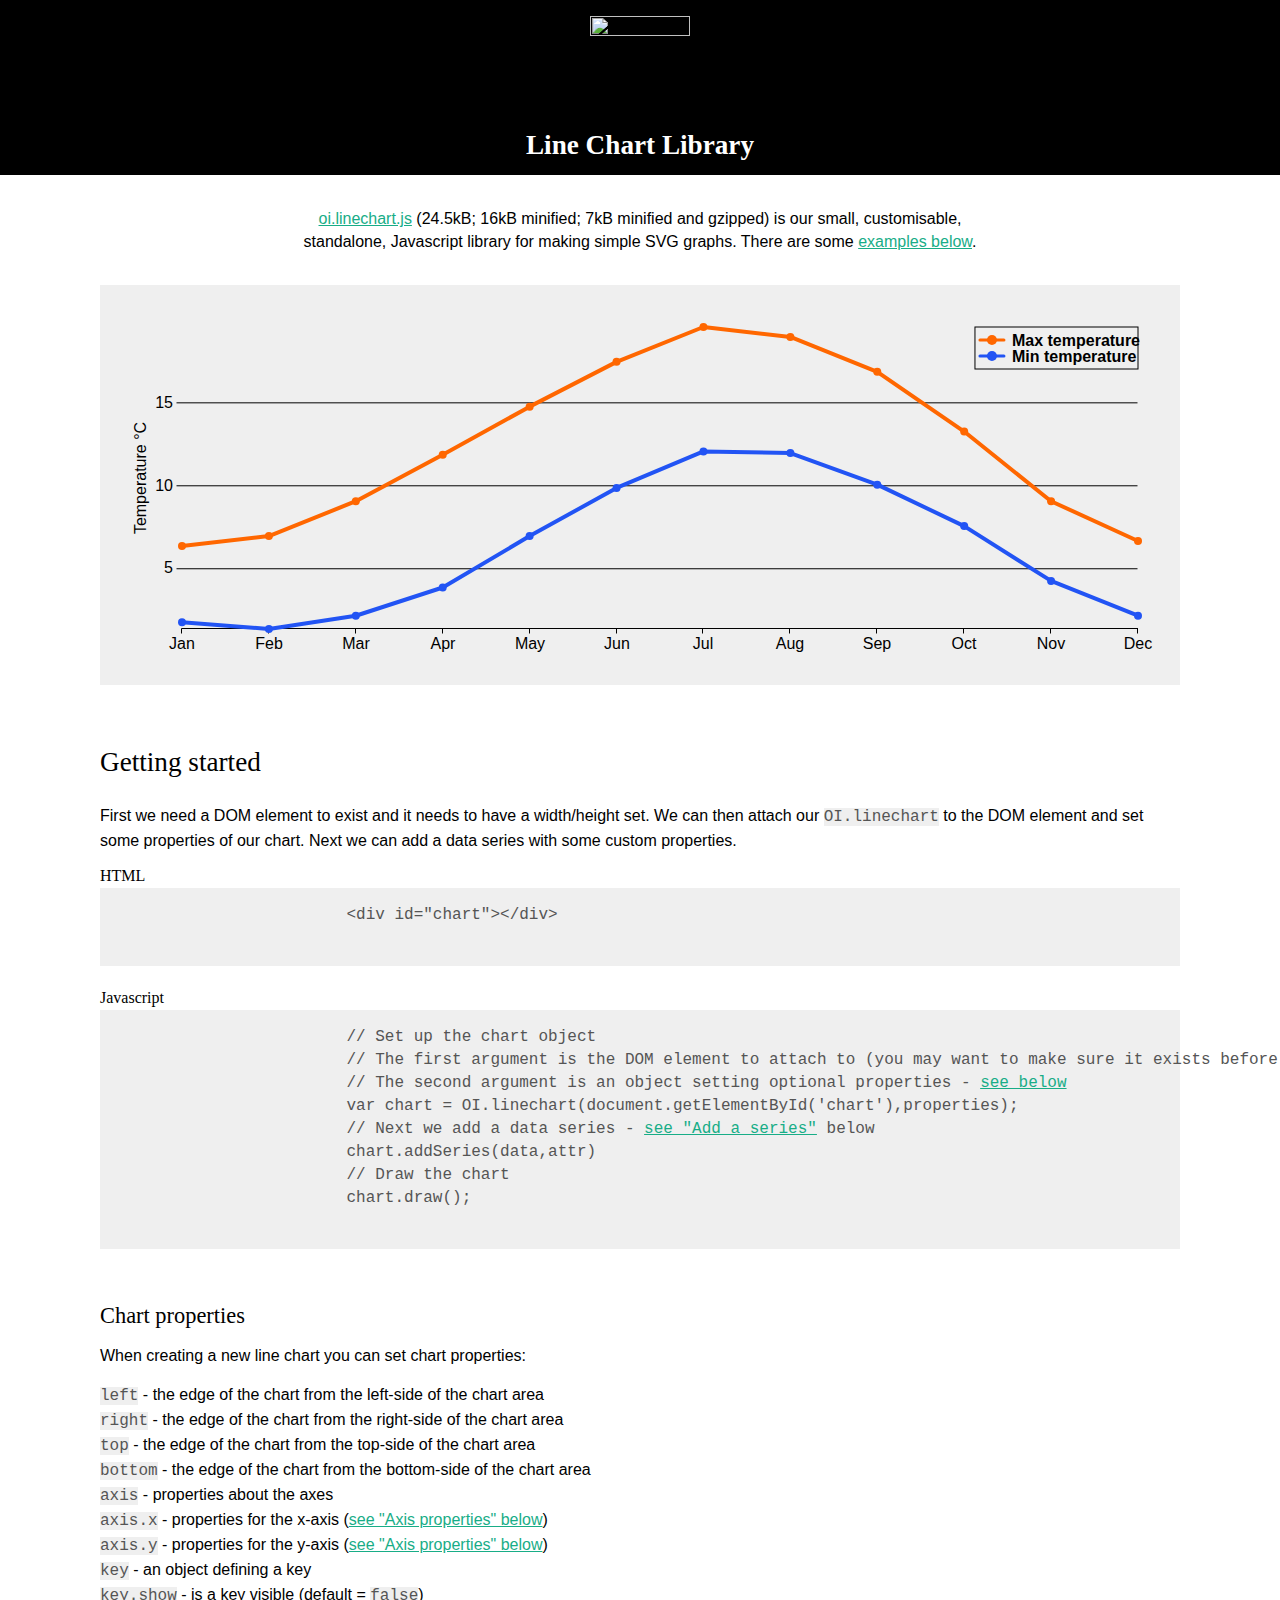
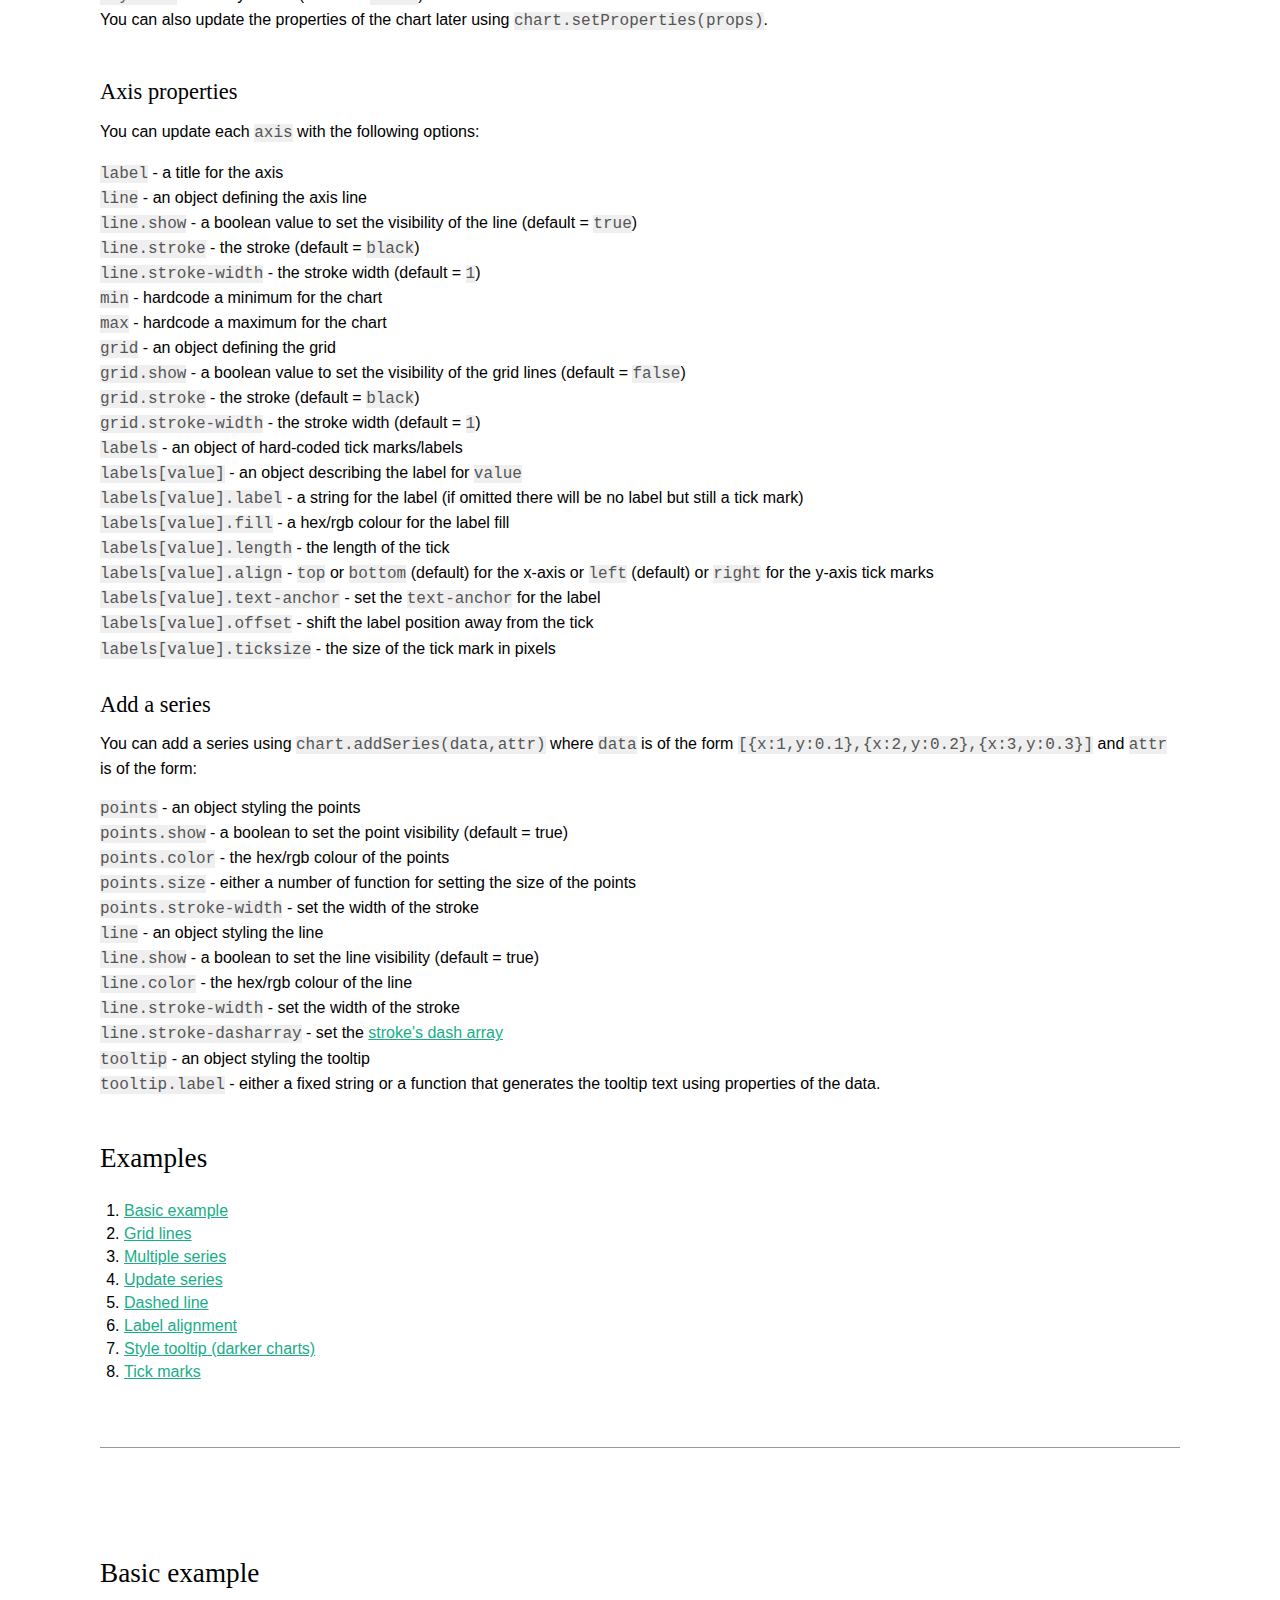
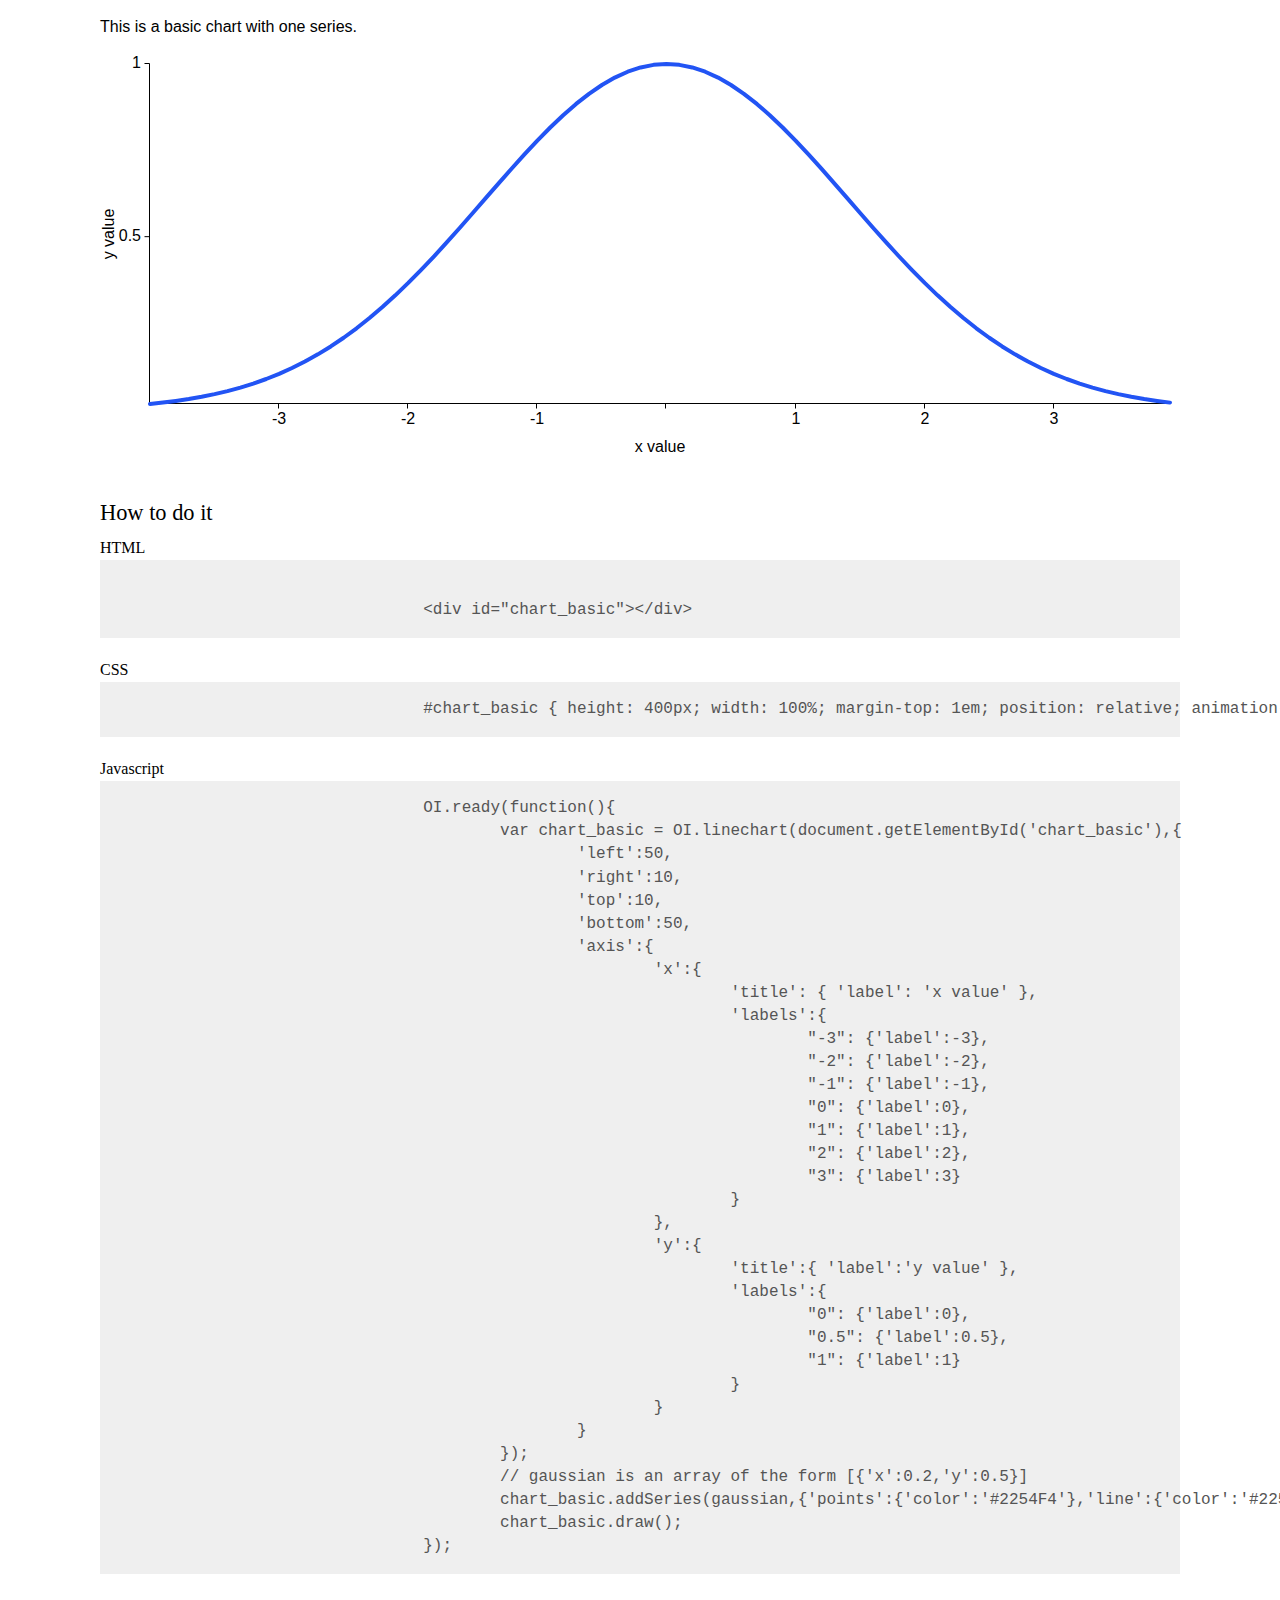
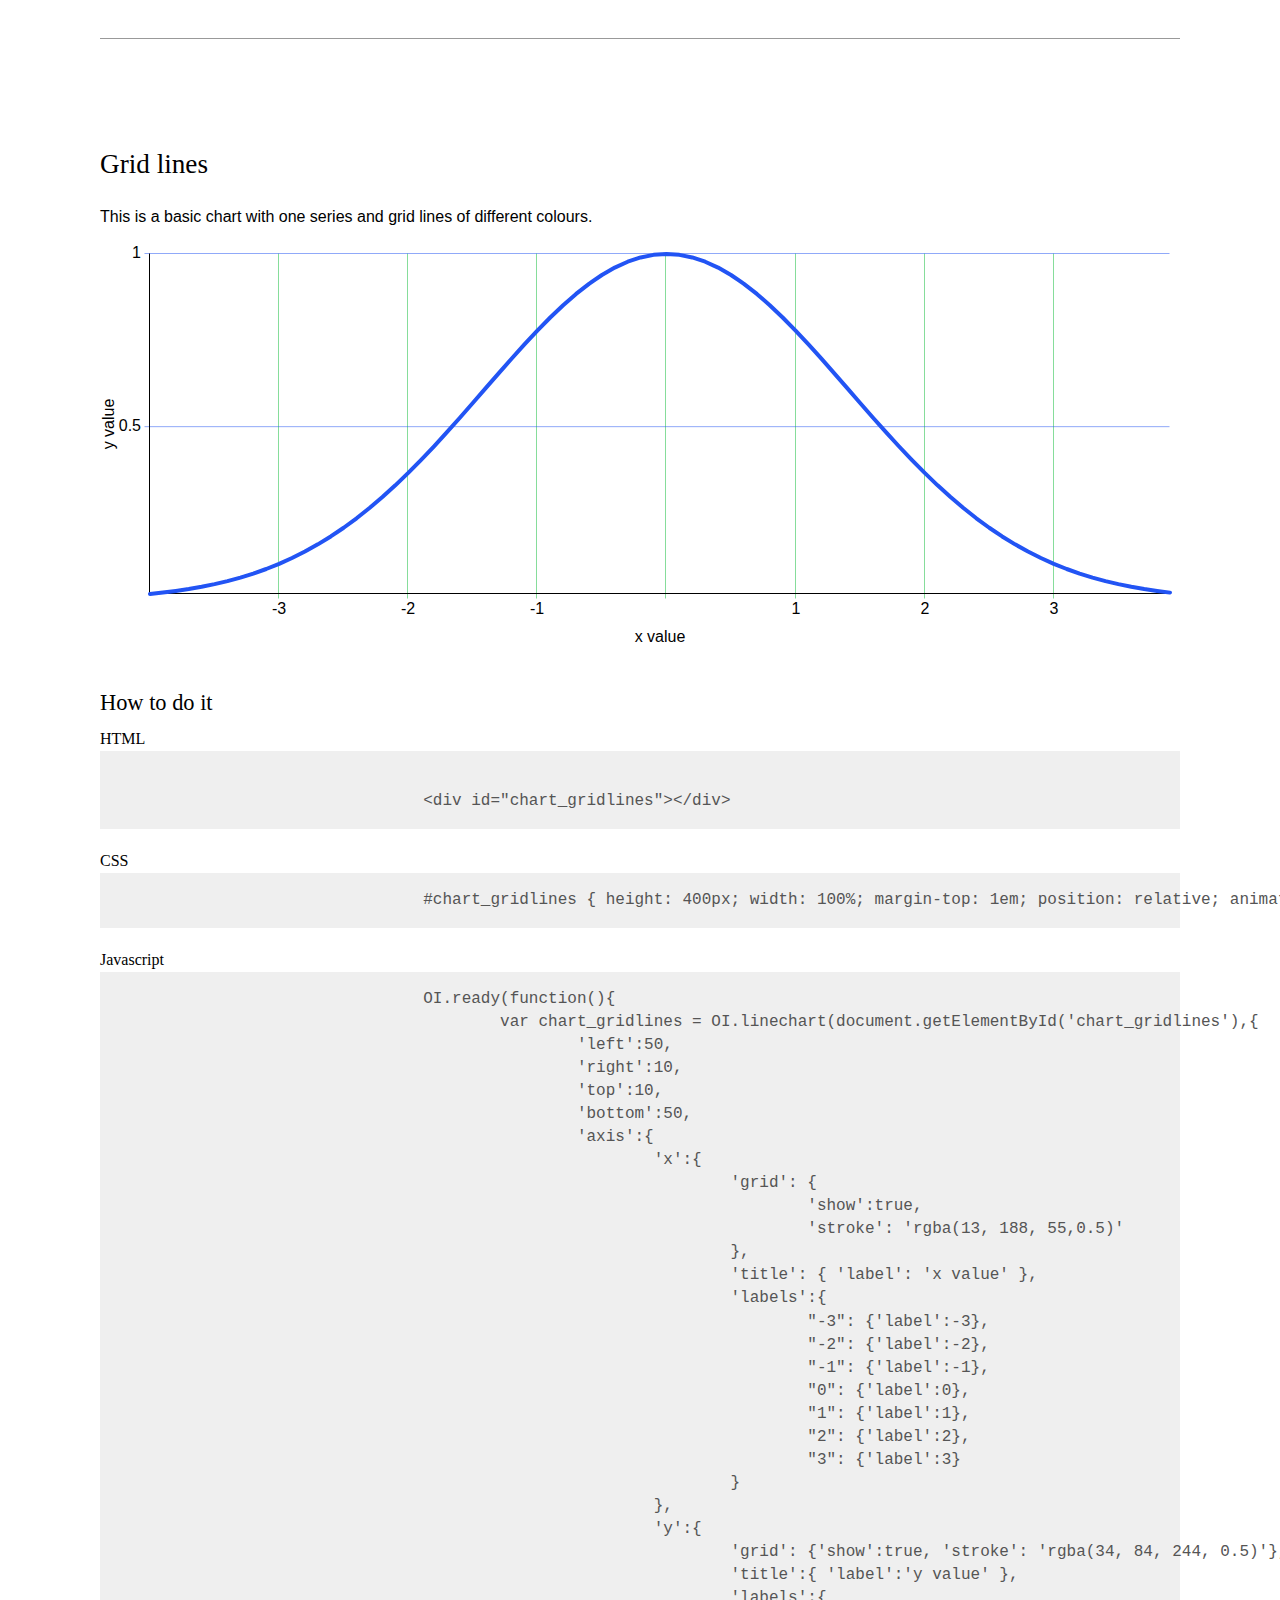
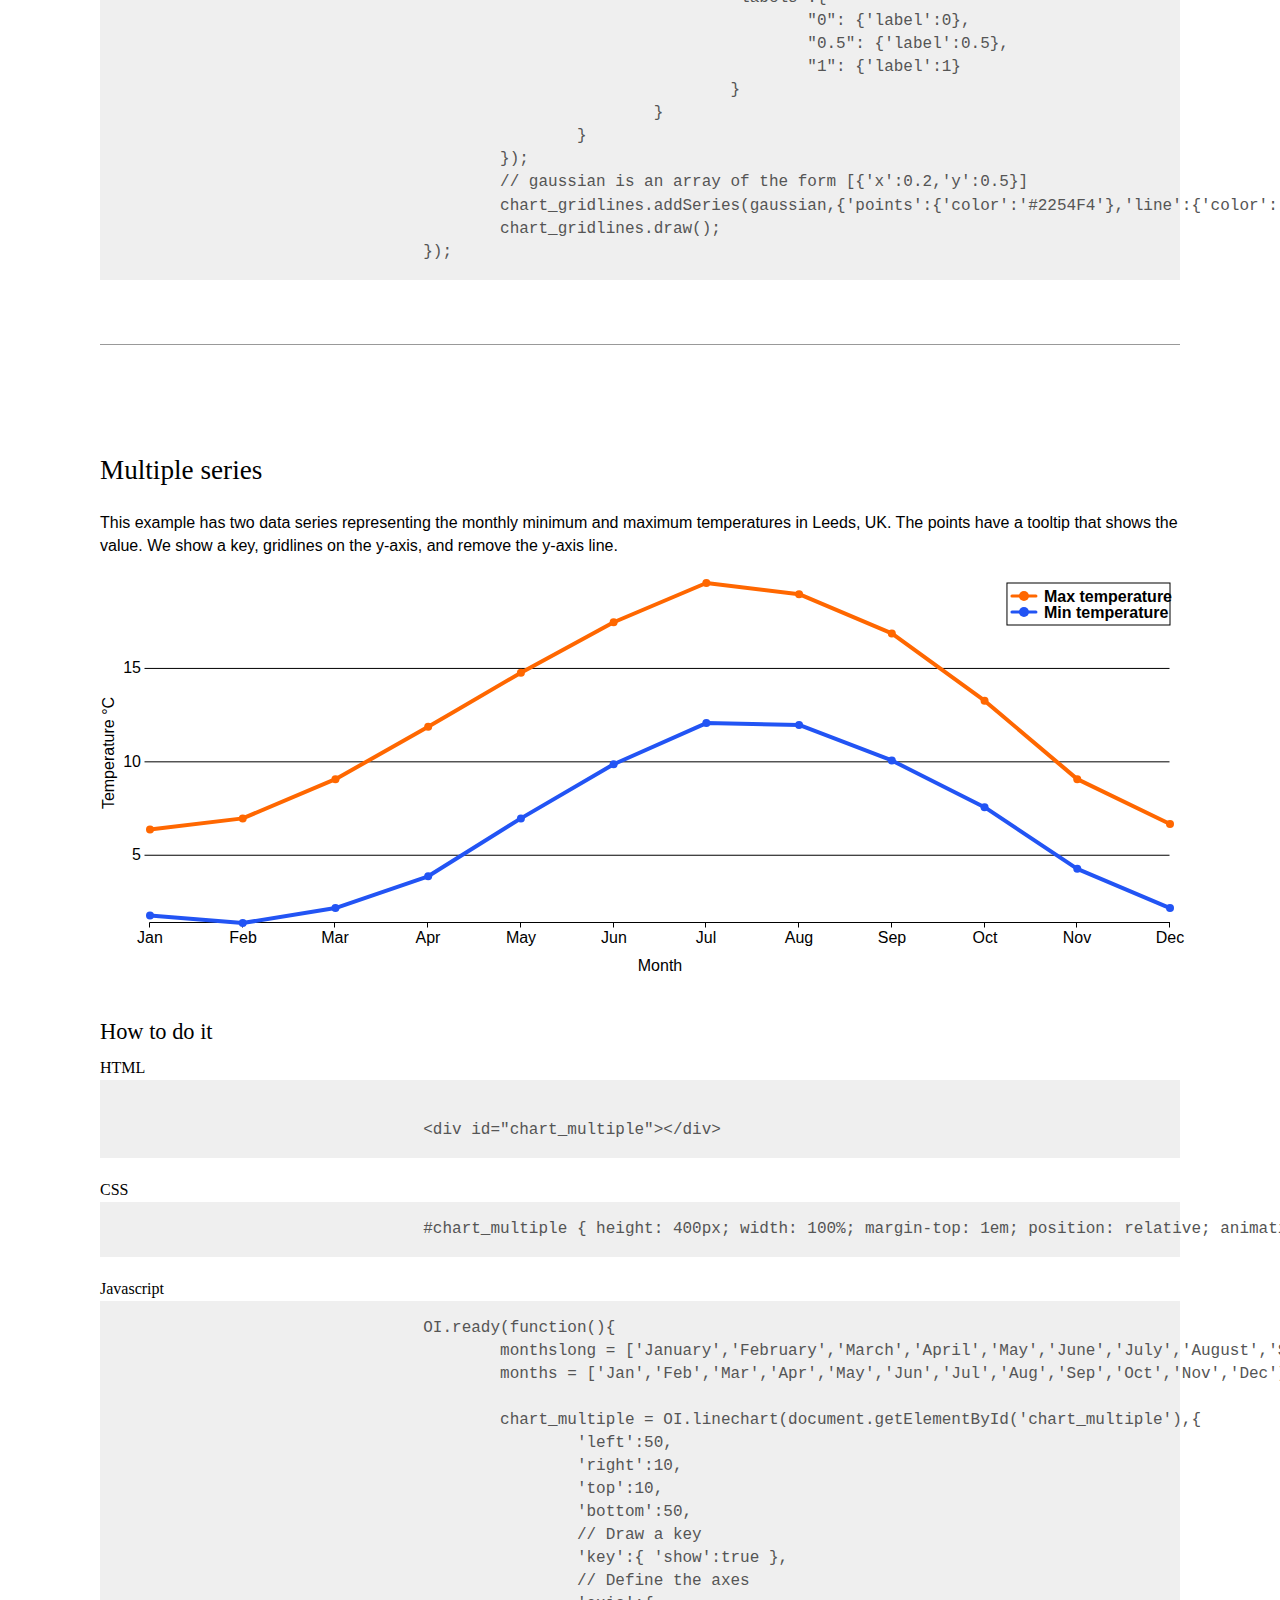
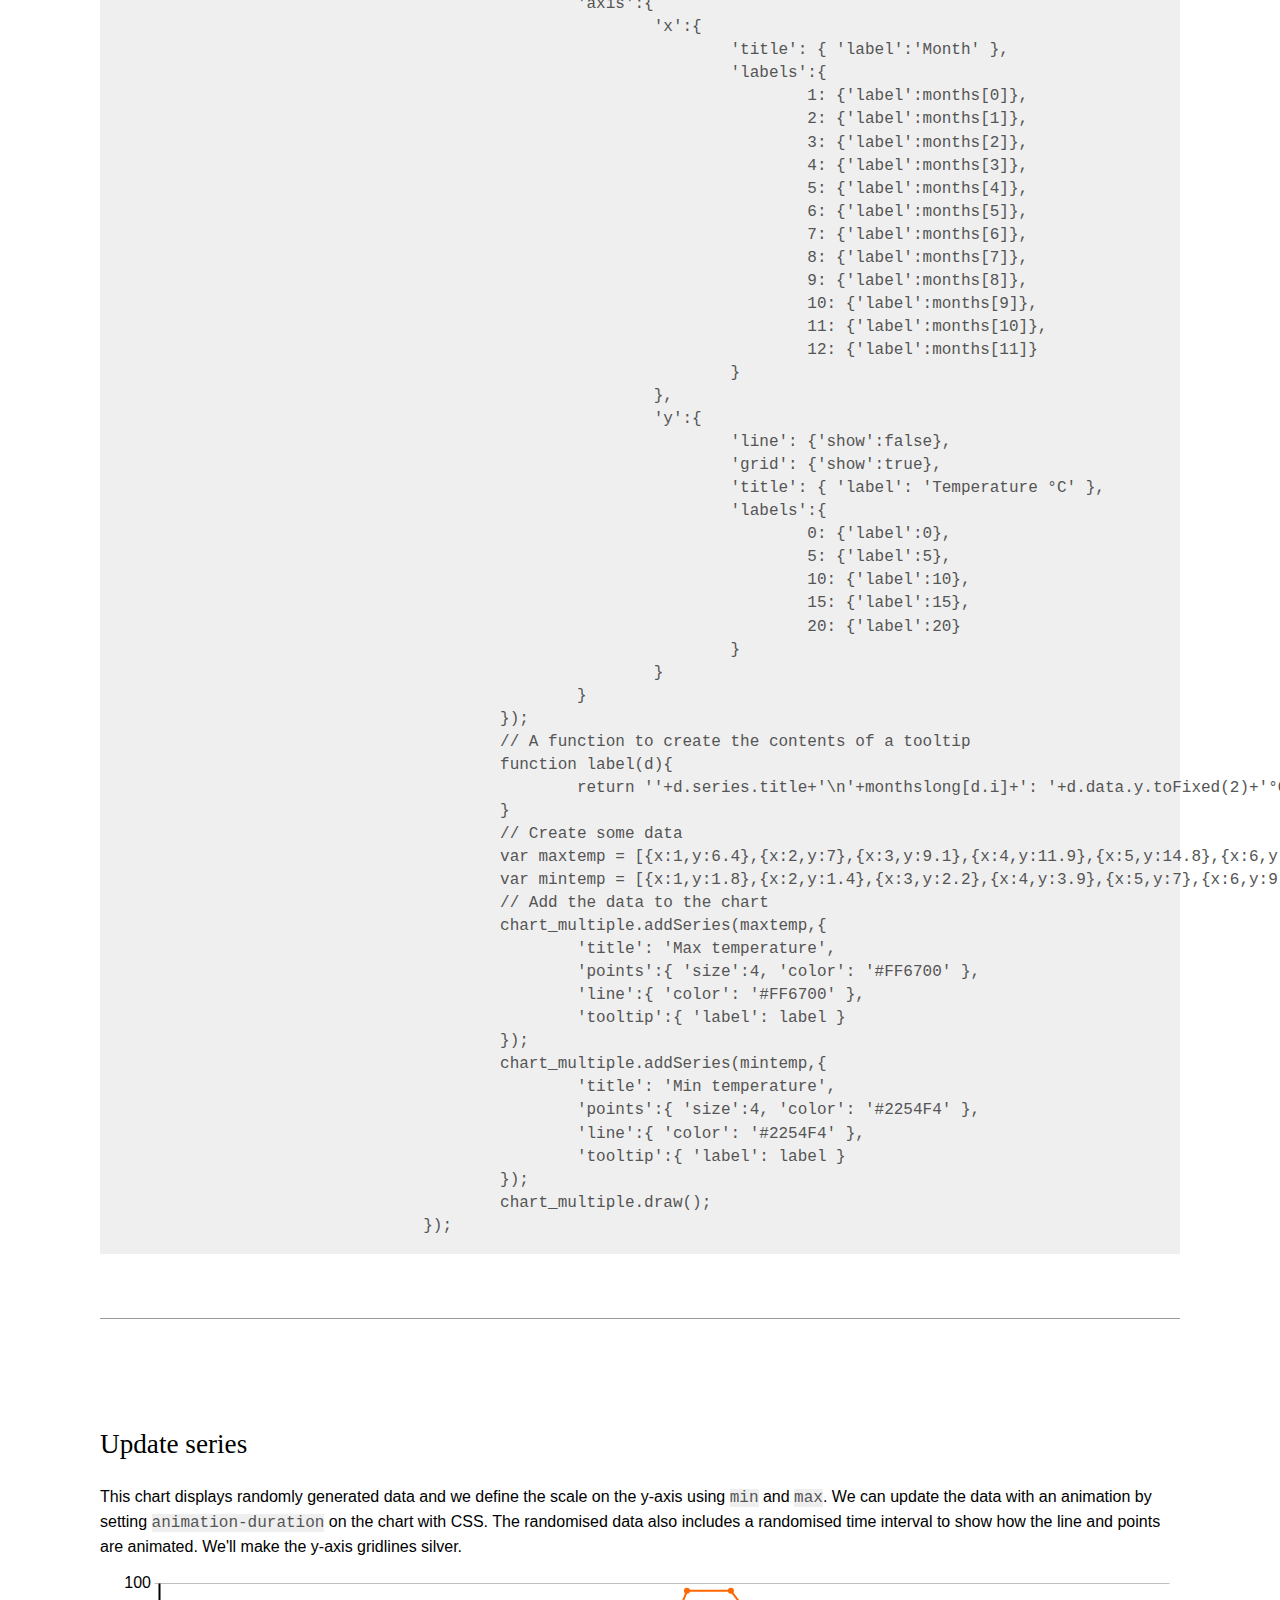
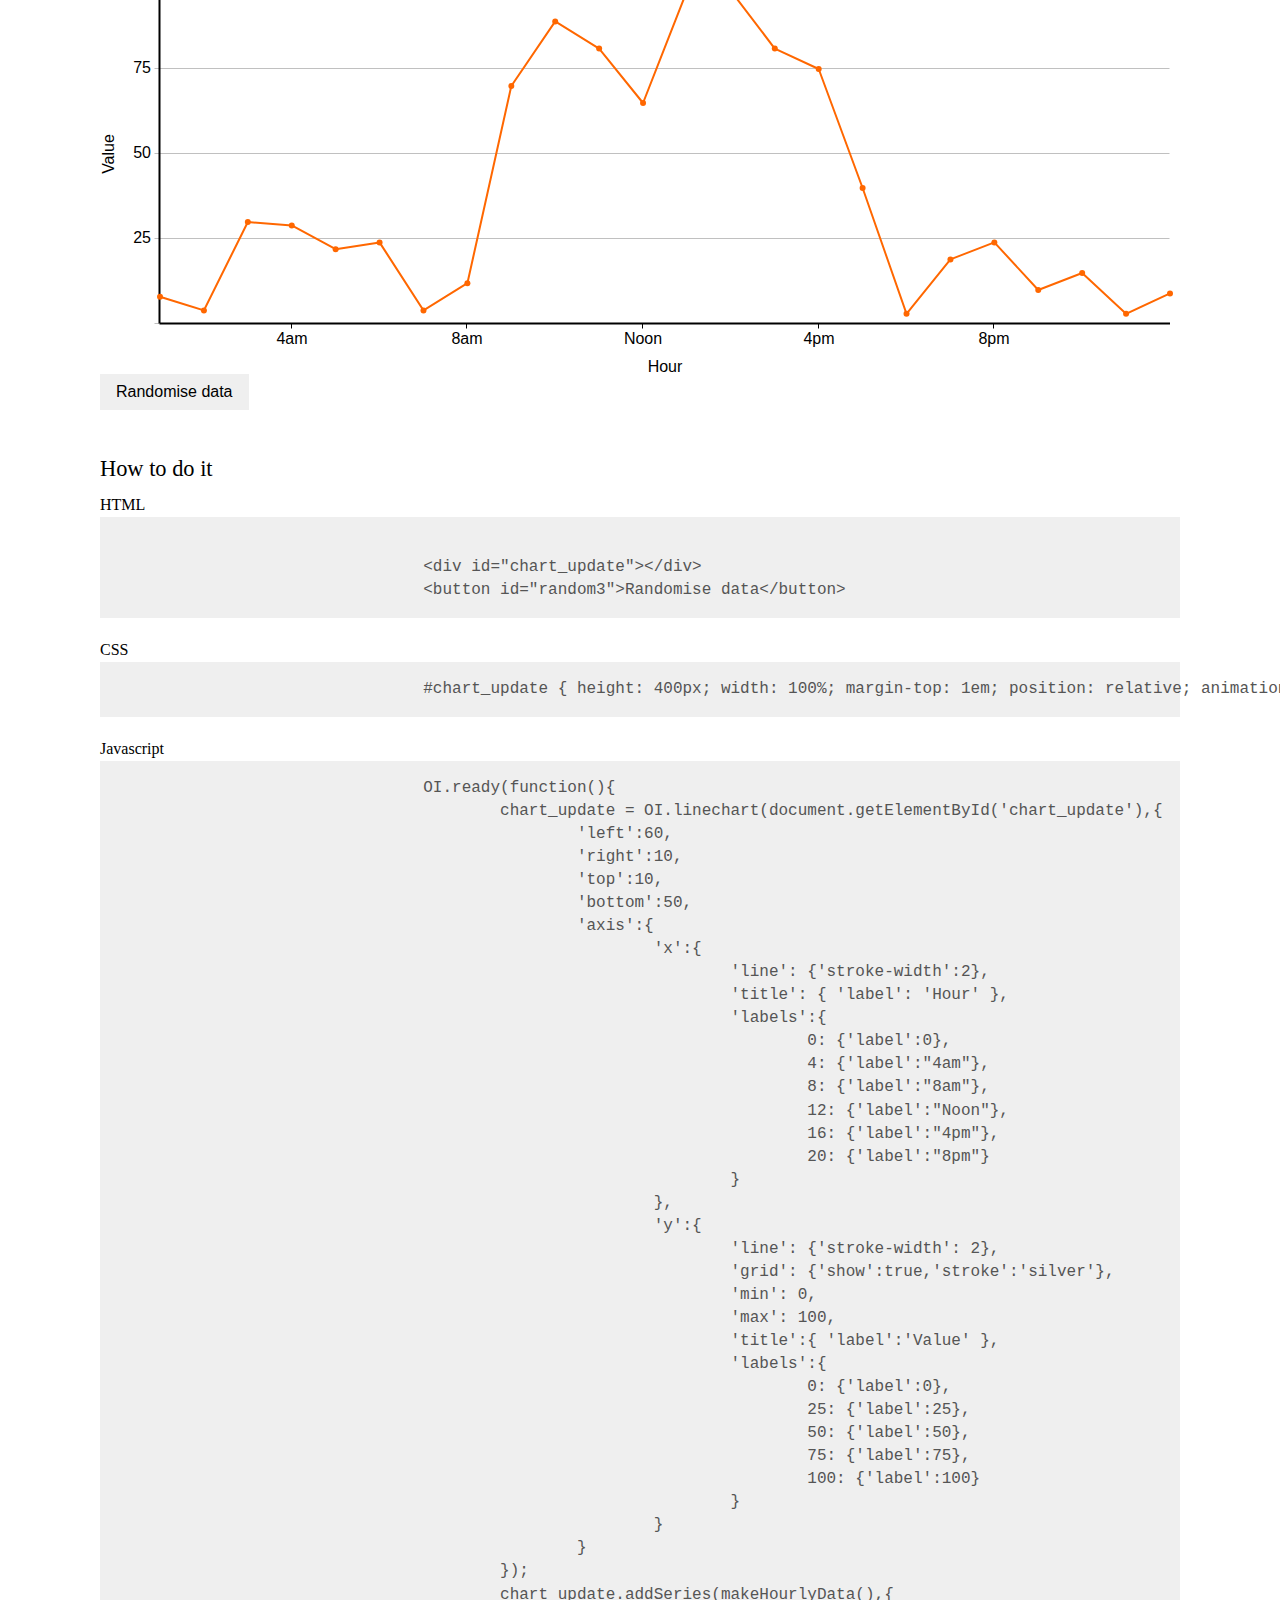
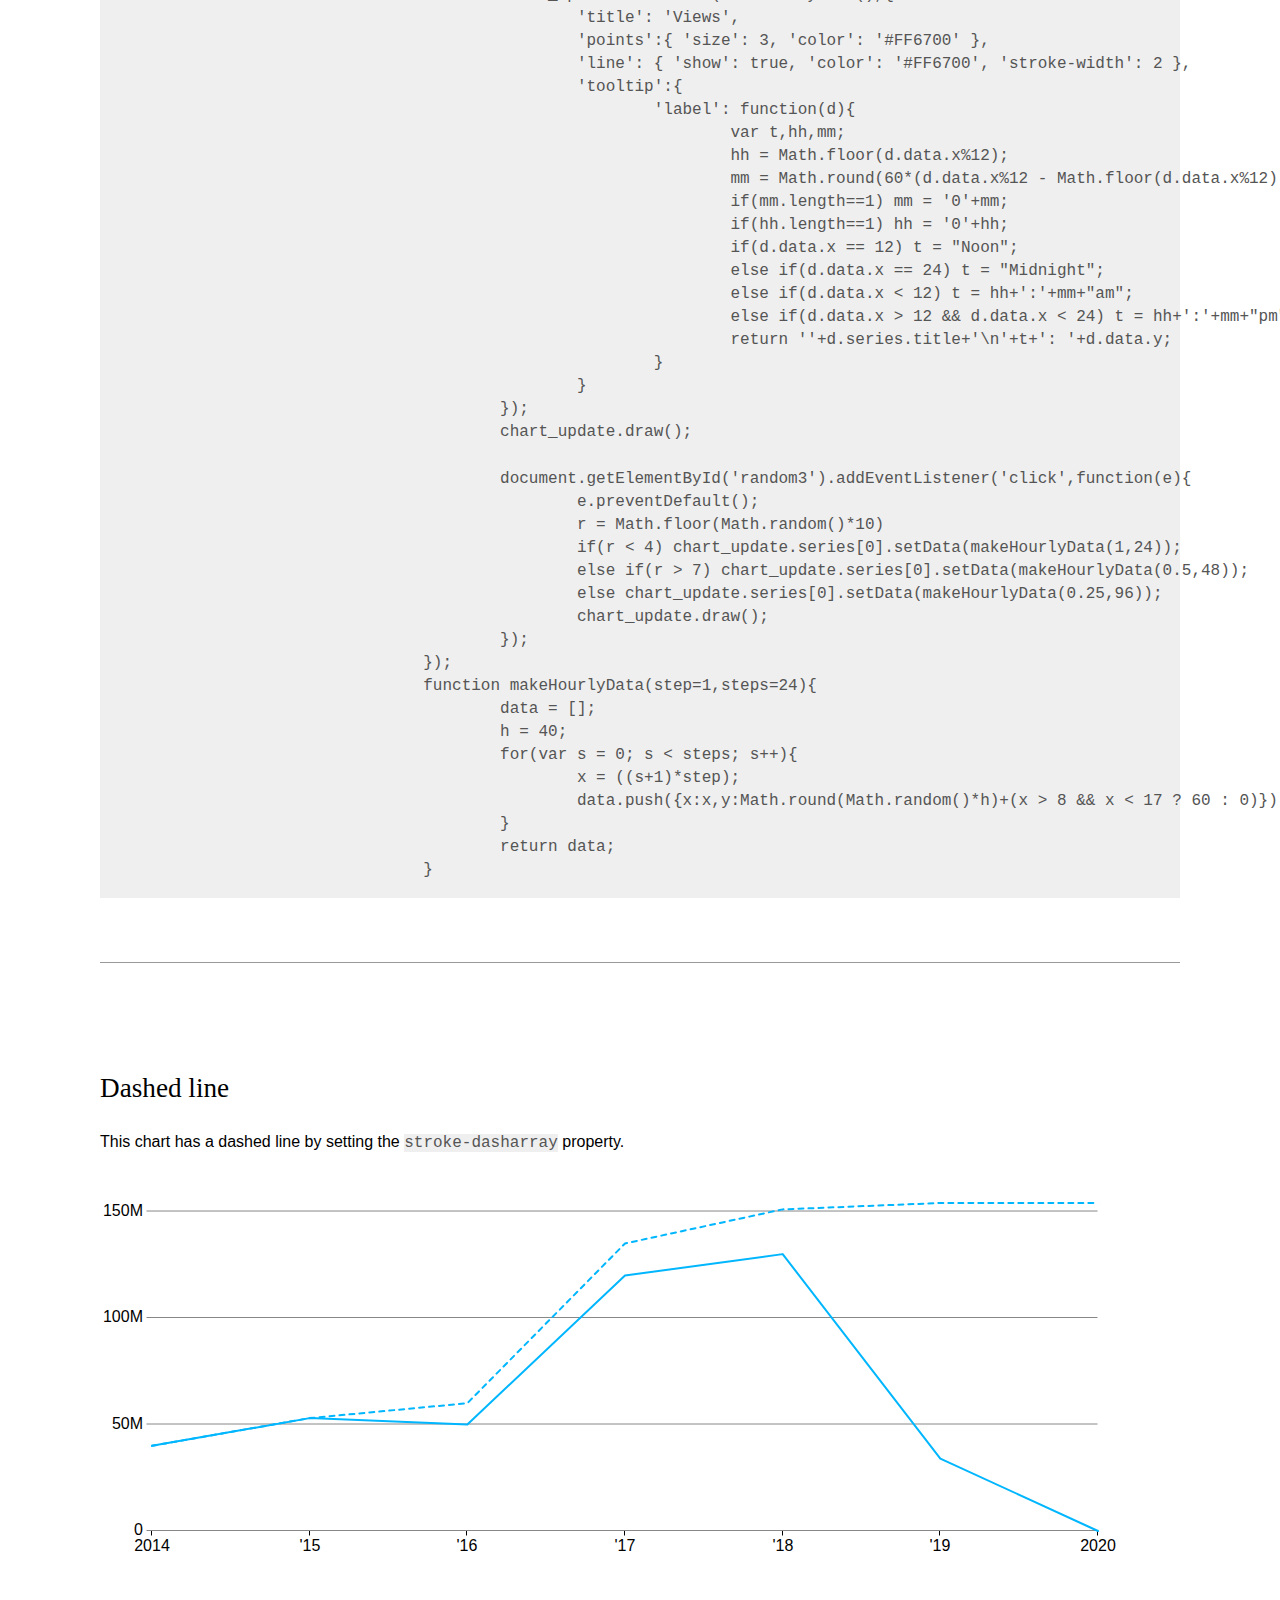
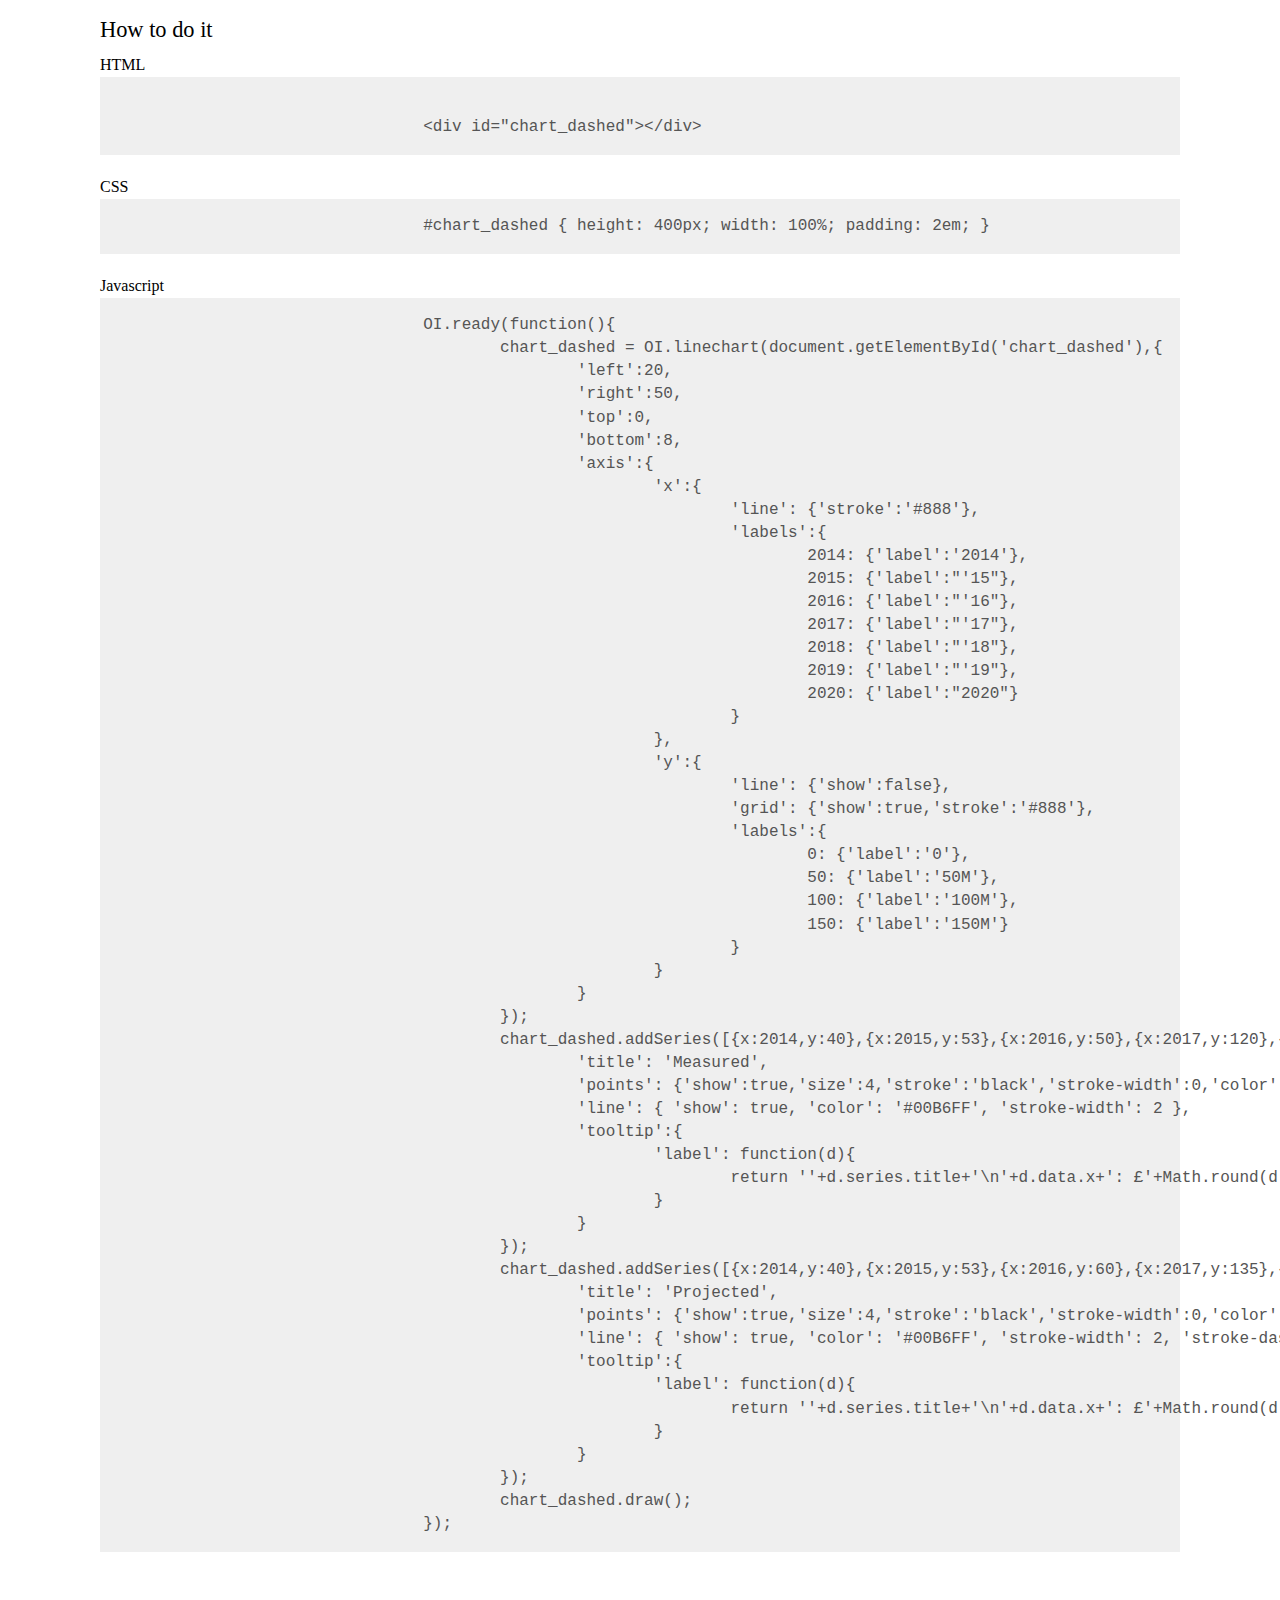
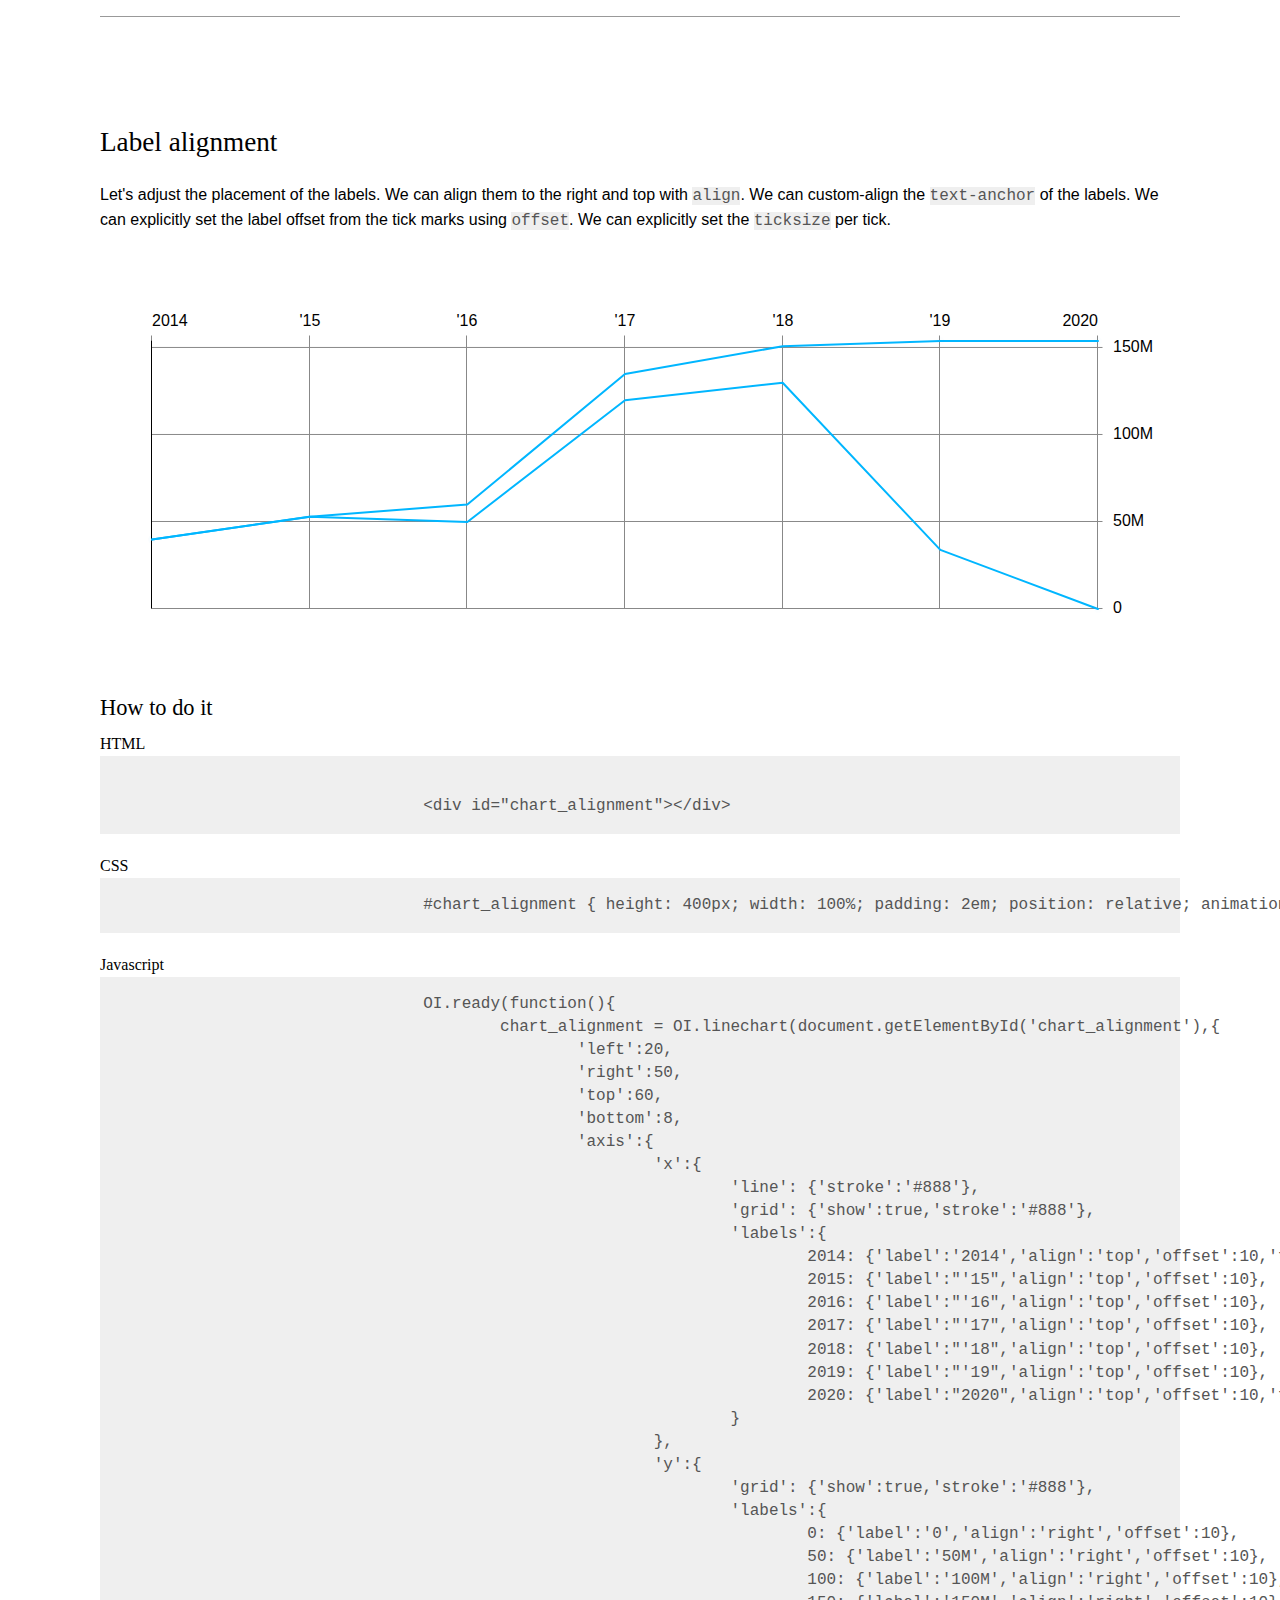
==== commit 3cb9b532: "Fix link to examples" ====
--- a/index.html
+++ b/index.html
@@ -23,7 +23,7 @@
 	</header>
 	<div class="padded">
 		<div class="holder">
-		<p id="intro"><a href="oi.linechart.js">oi.linechart.js</a> (24.5kB; 16kB minified; 7kB minified and gzipped) is our small, customisable, standalone, Javascript library for making simple SVG graphs. There are some <a href="#ex1">examples below</a>.</p>
+		<p id="intro"><a href="oi.linechart.js">oi.linechart.js</a> (24.5kB; 16kB minified; 7kB minified and gzipped) is our small, customisable, standalone, Javascript library for making simple SVG graphs. There are some <a href="#examples">examples below</a>.</p>
 		<style>
 		#chart { height: 400px; width: 100%; margin: 1em auto; position: relative; animation-duration: 0.3s; background: #efefef; padding: 2em; }
 		</style>
@@ -172,7 +172,7 @@
 		</ul>
 
 
-		<h2>Examples</h2>
+		<h2 id="examples">Examples</h2>
 		<ol>
 			<li><a href="#basic">Basic example</a></li>
 			<li><a href="#grid-lines">Grid lines</a></li>
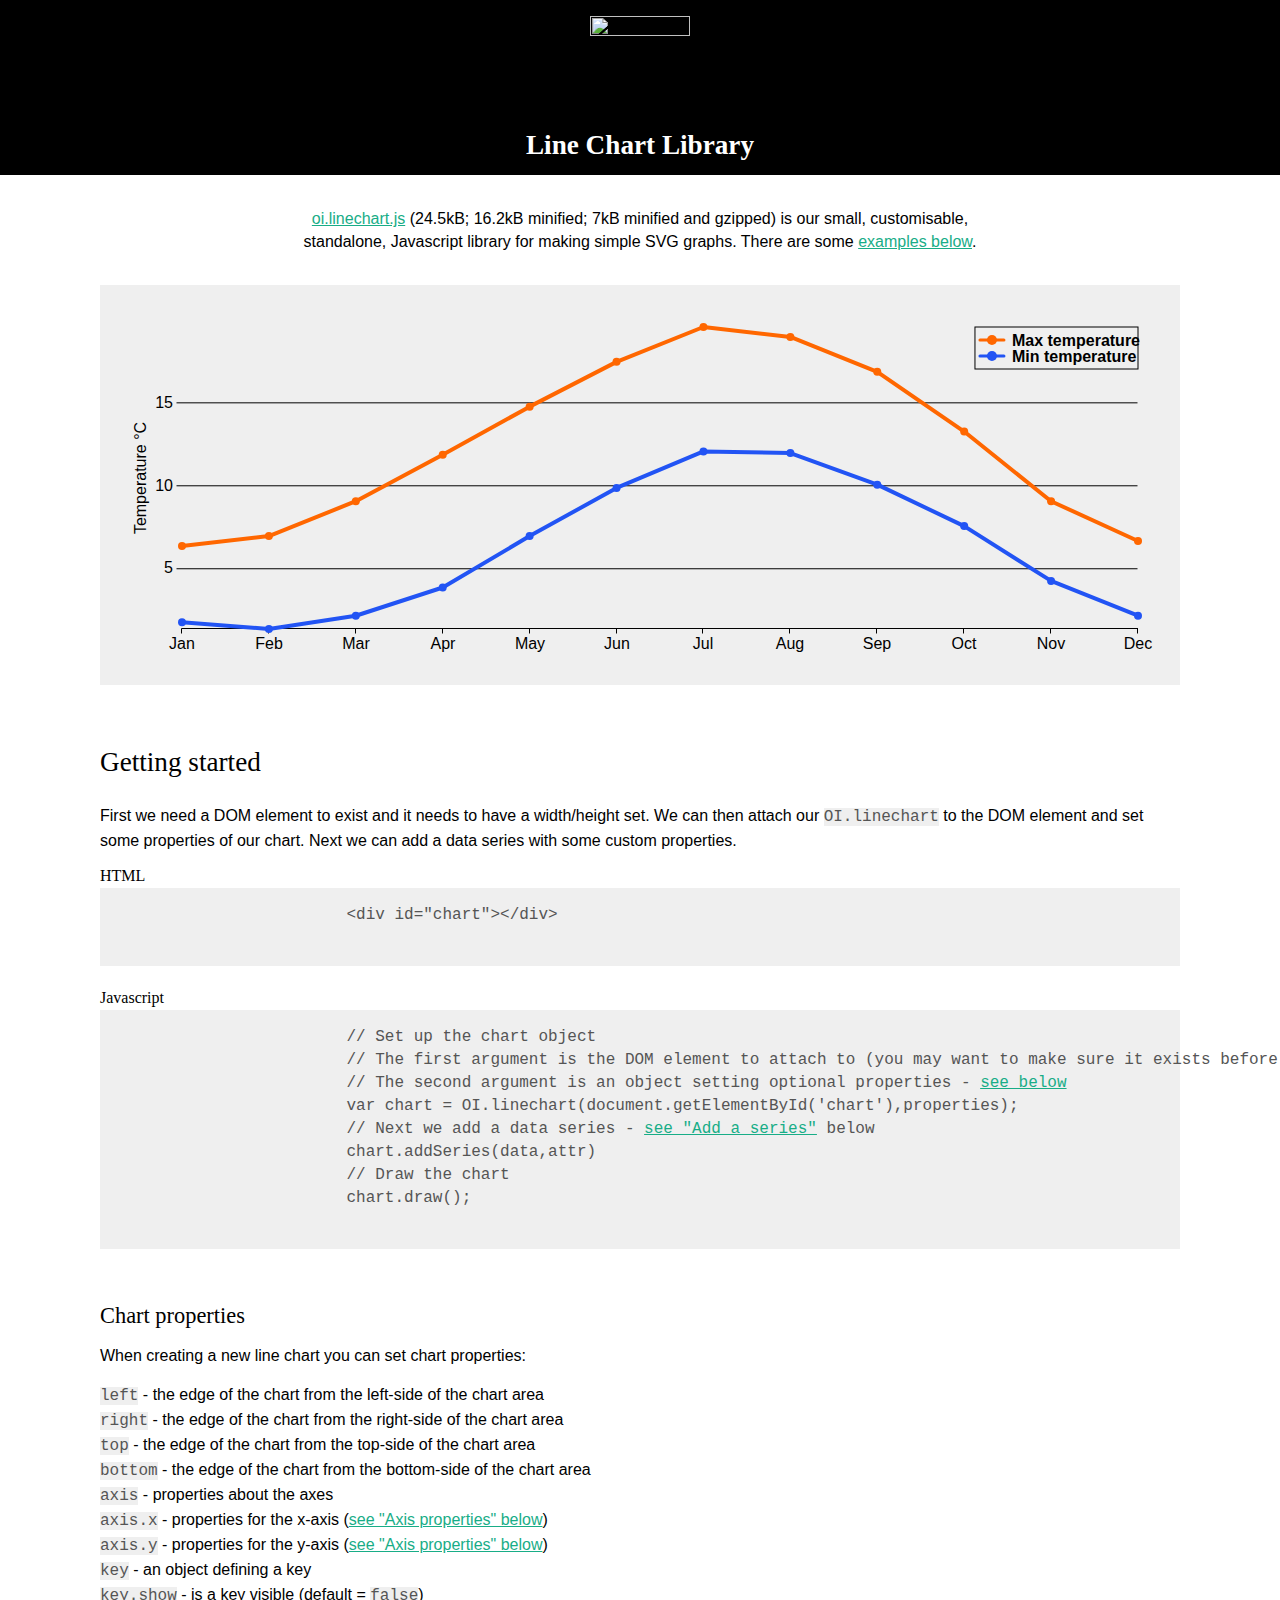
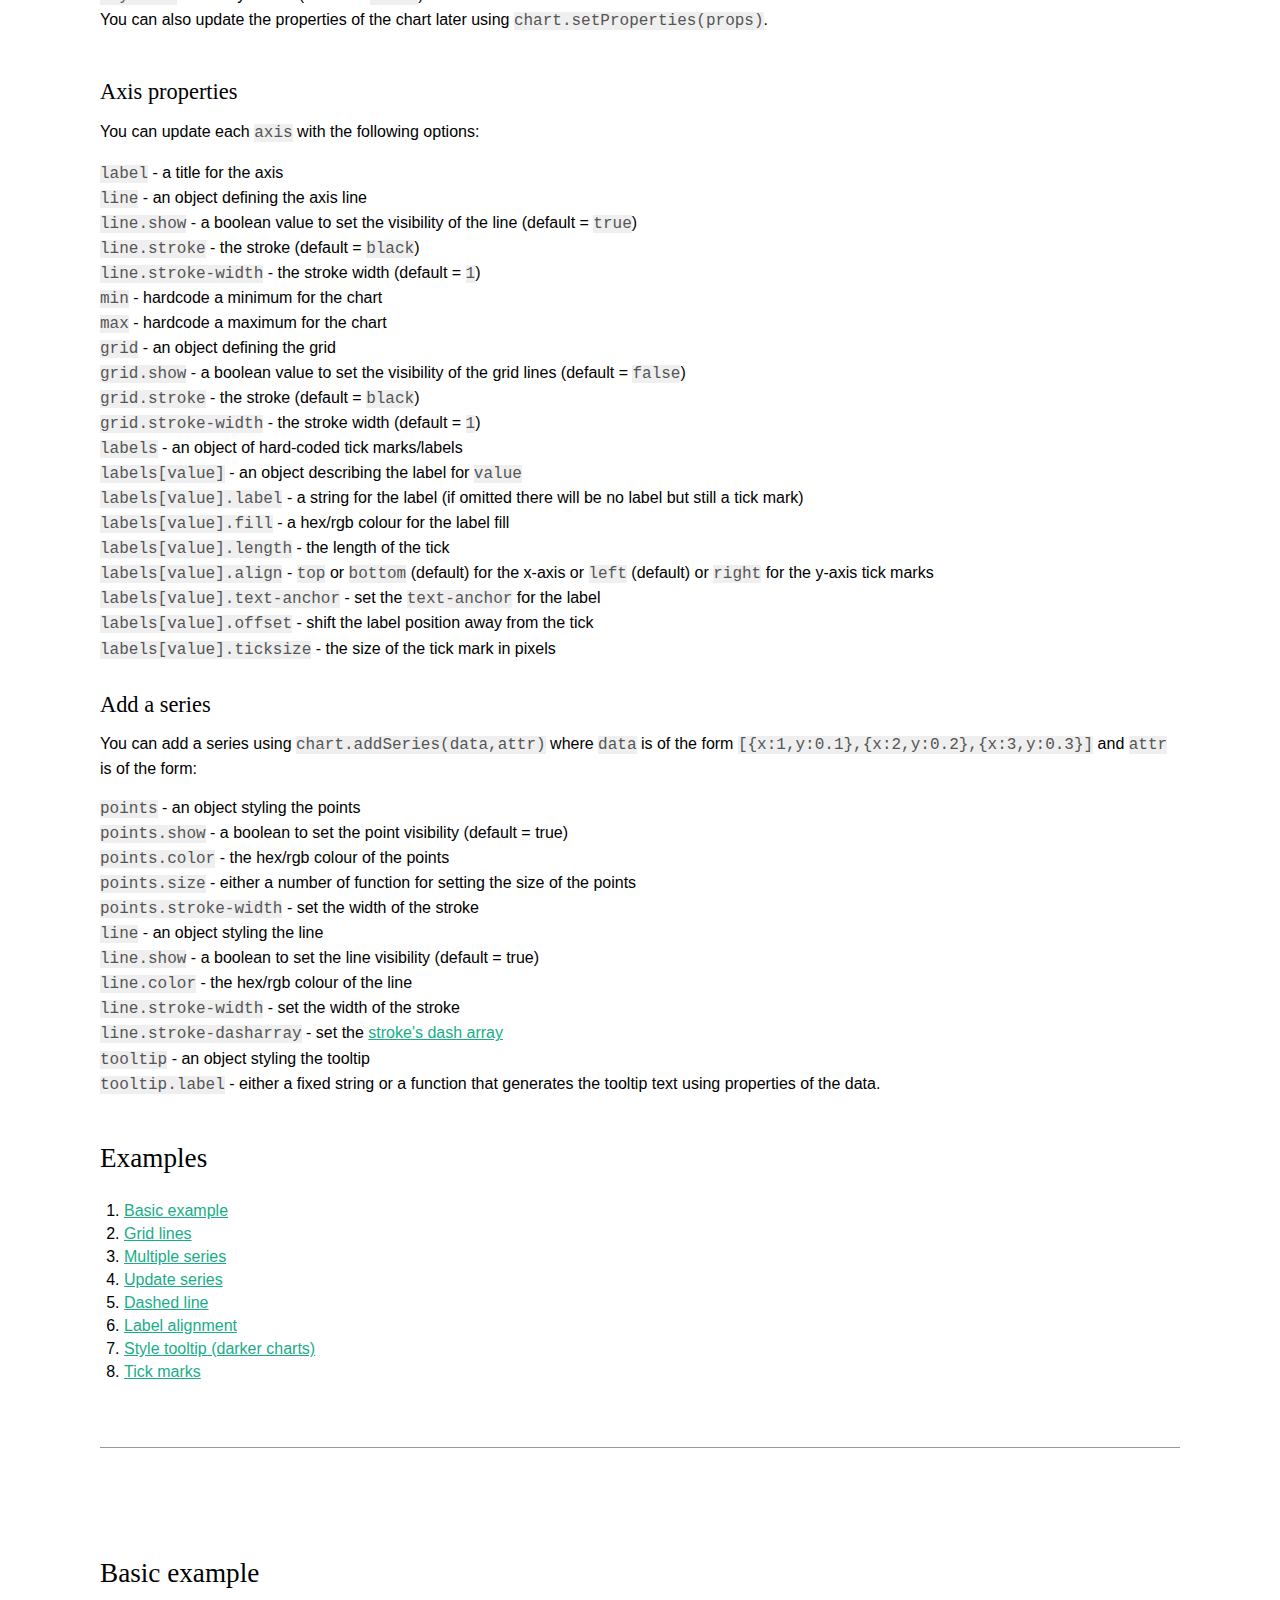
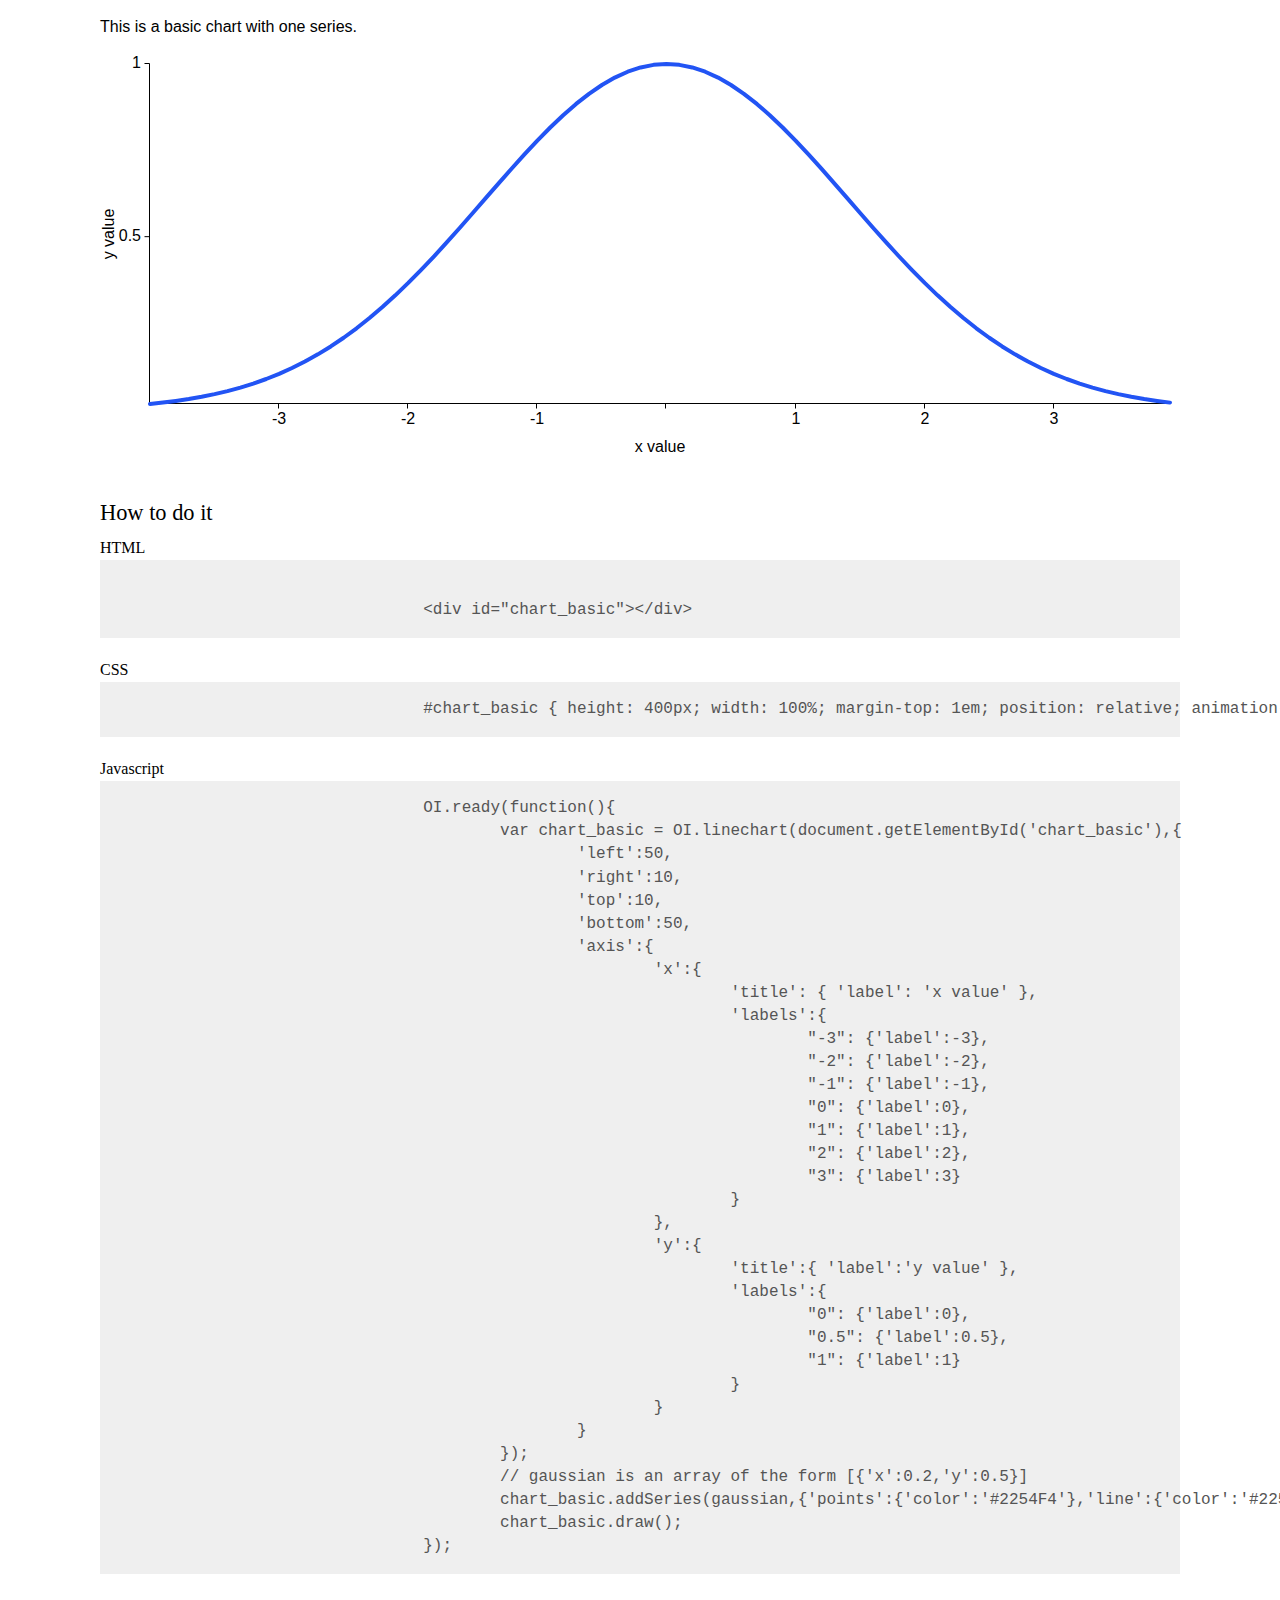
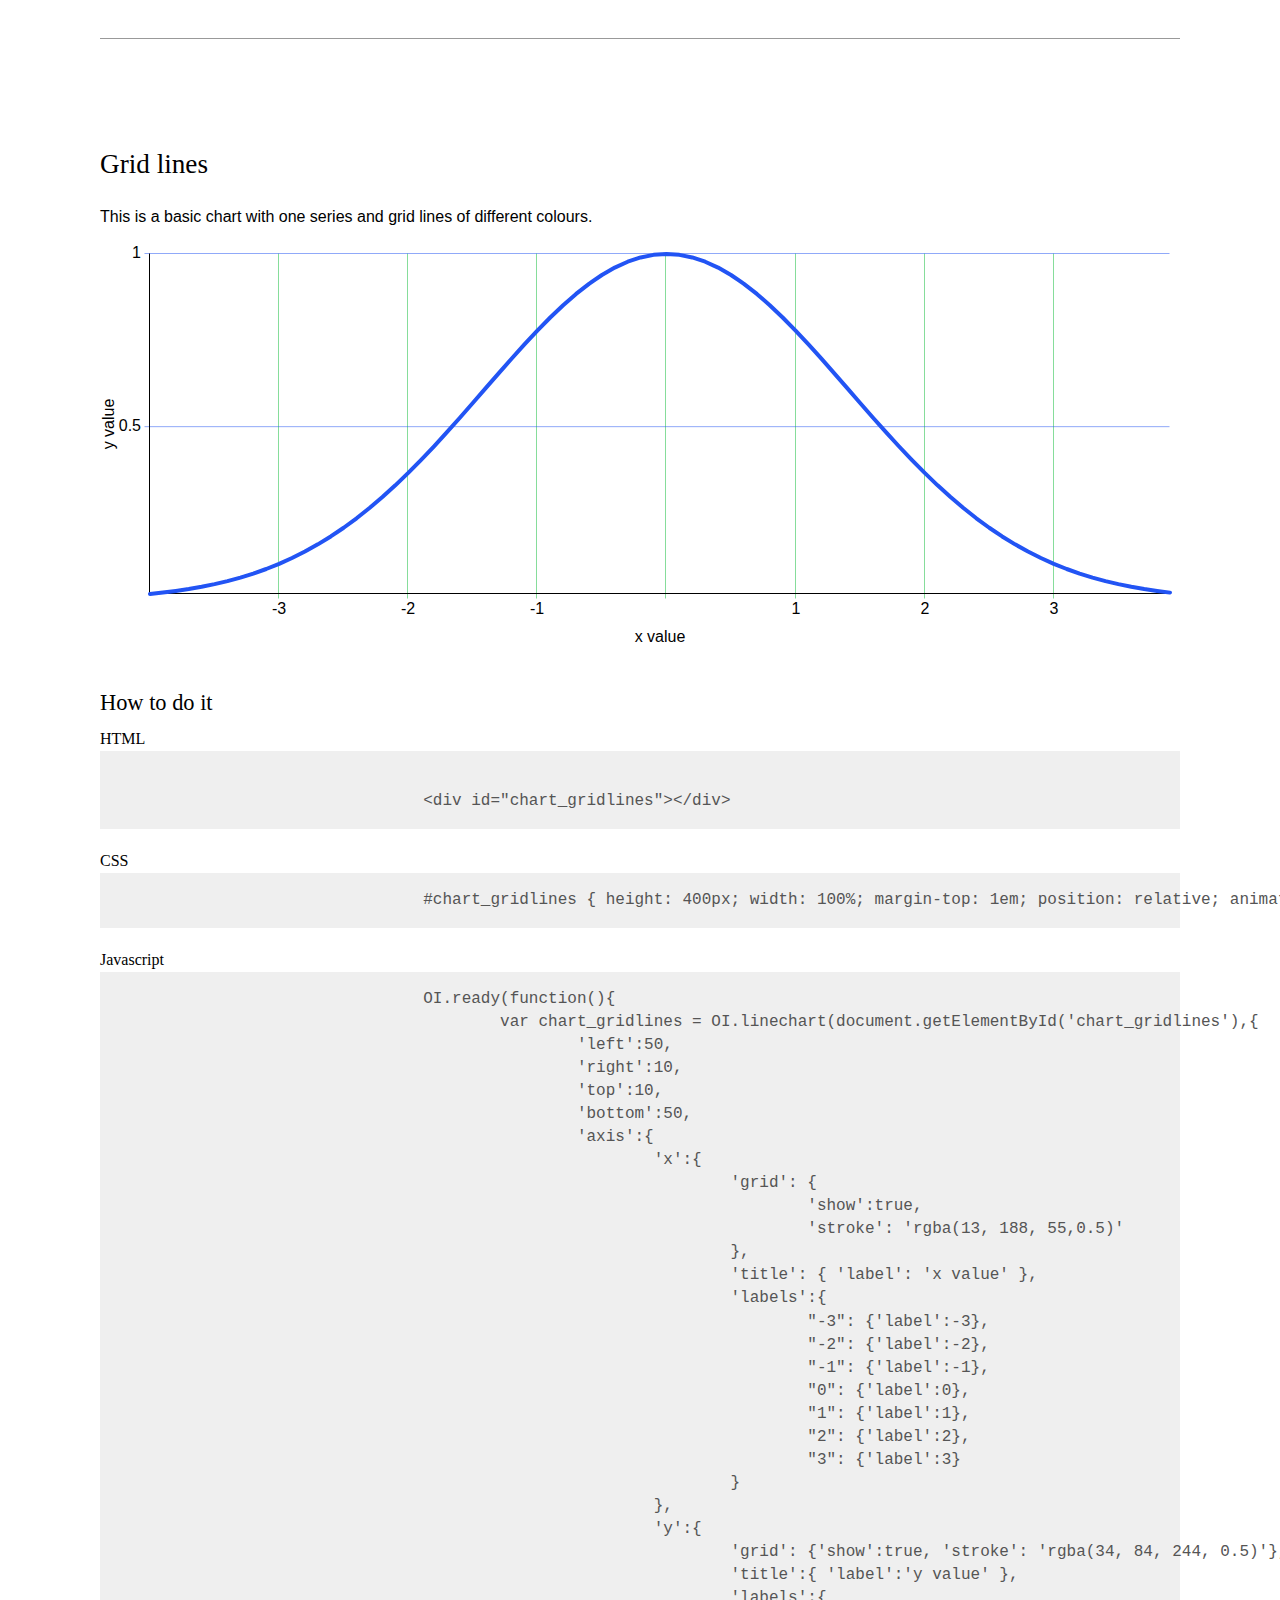
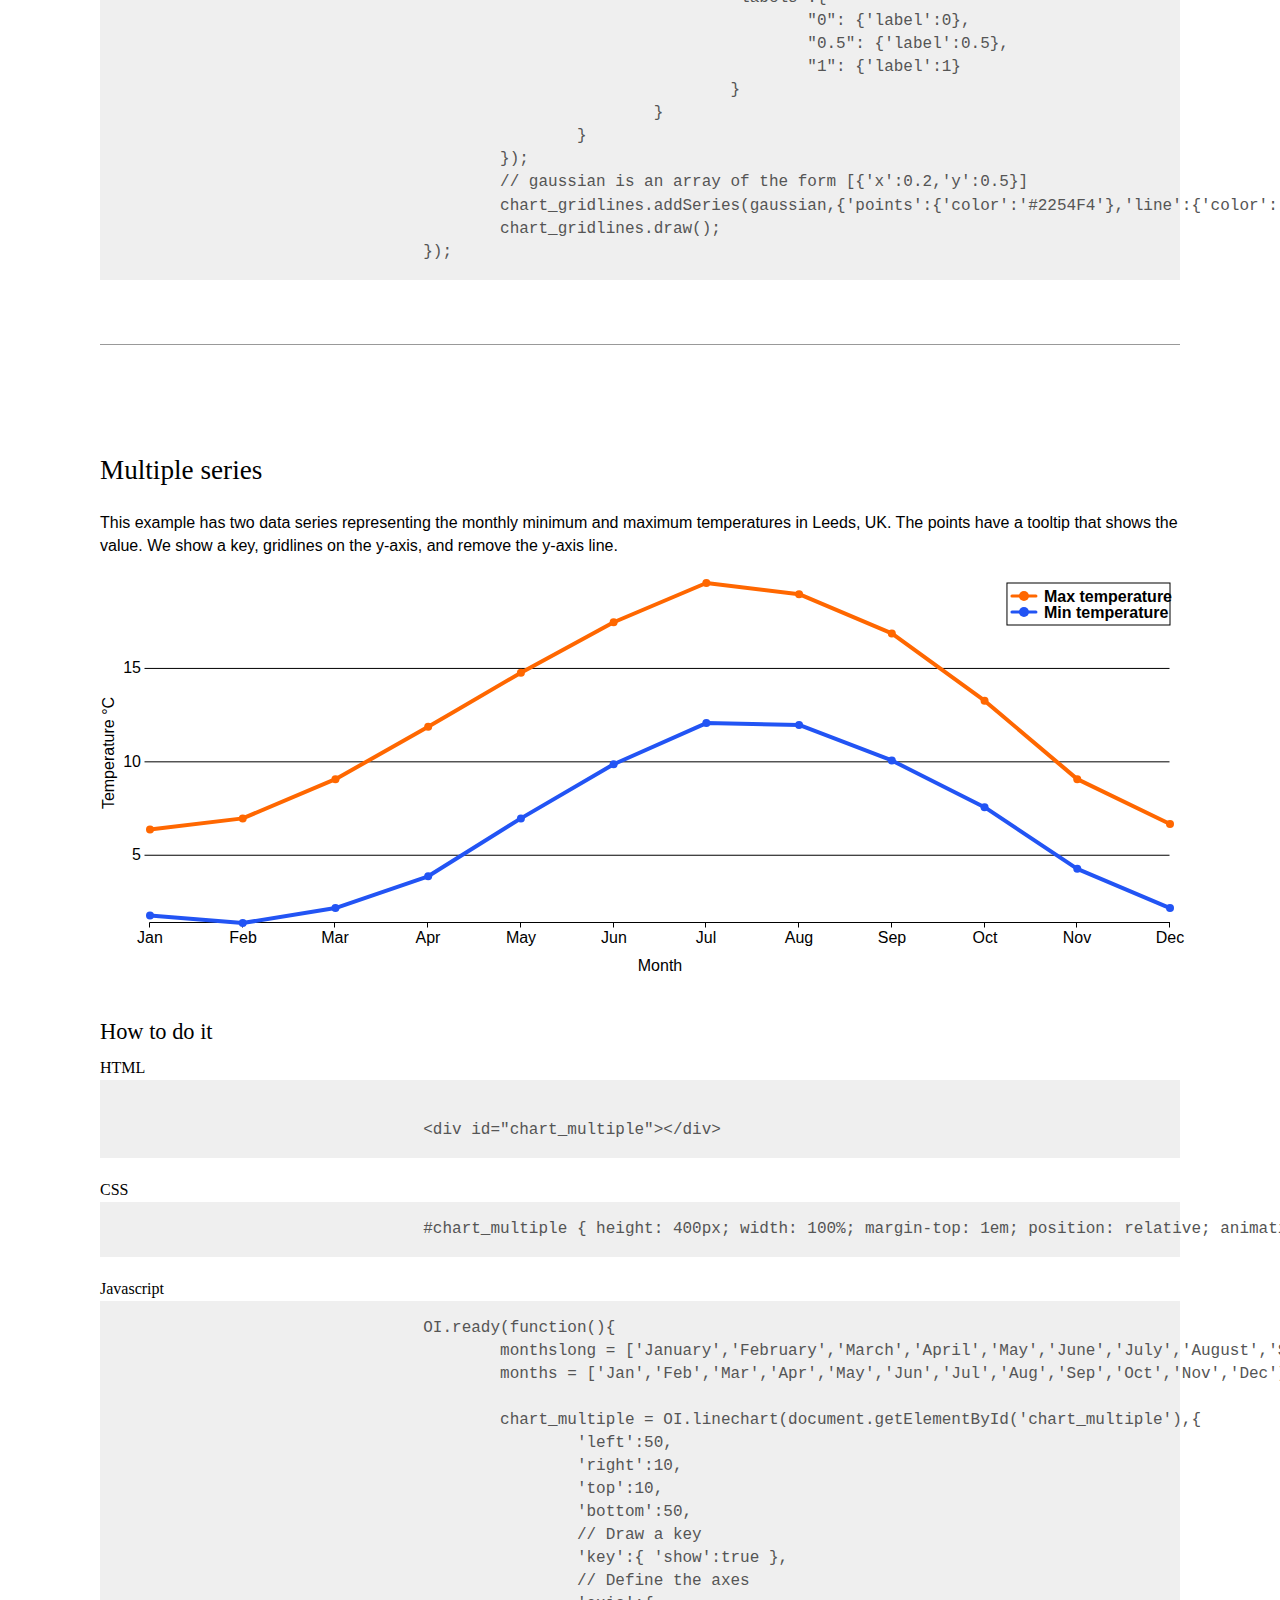
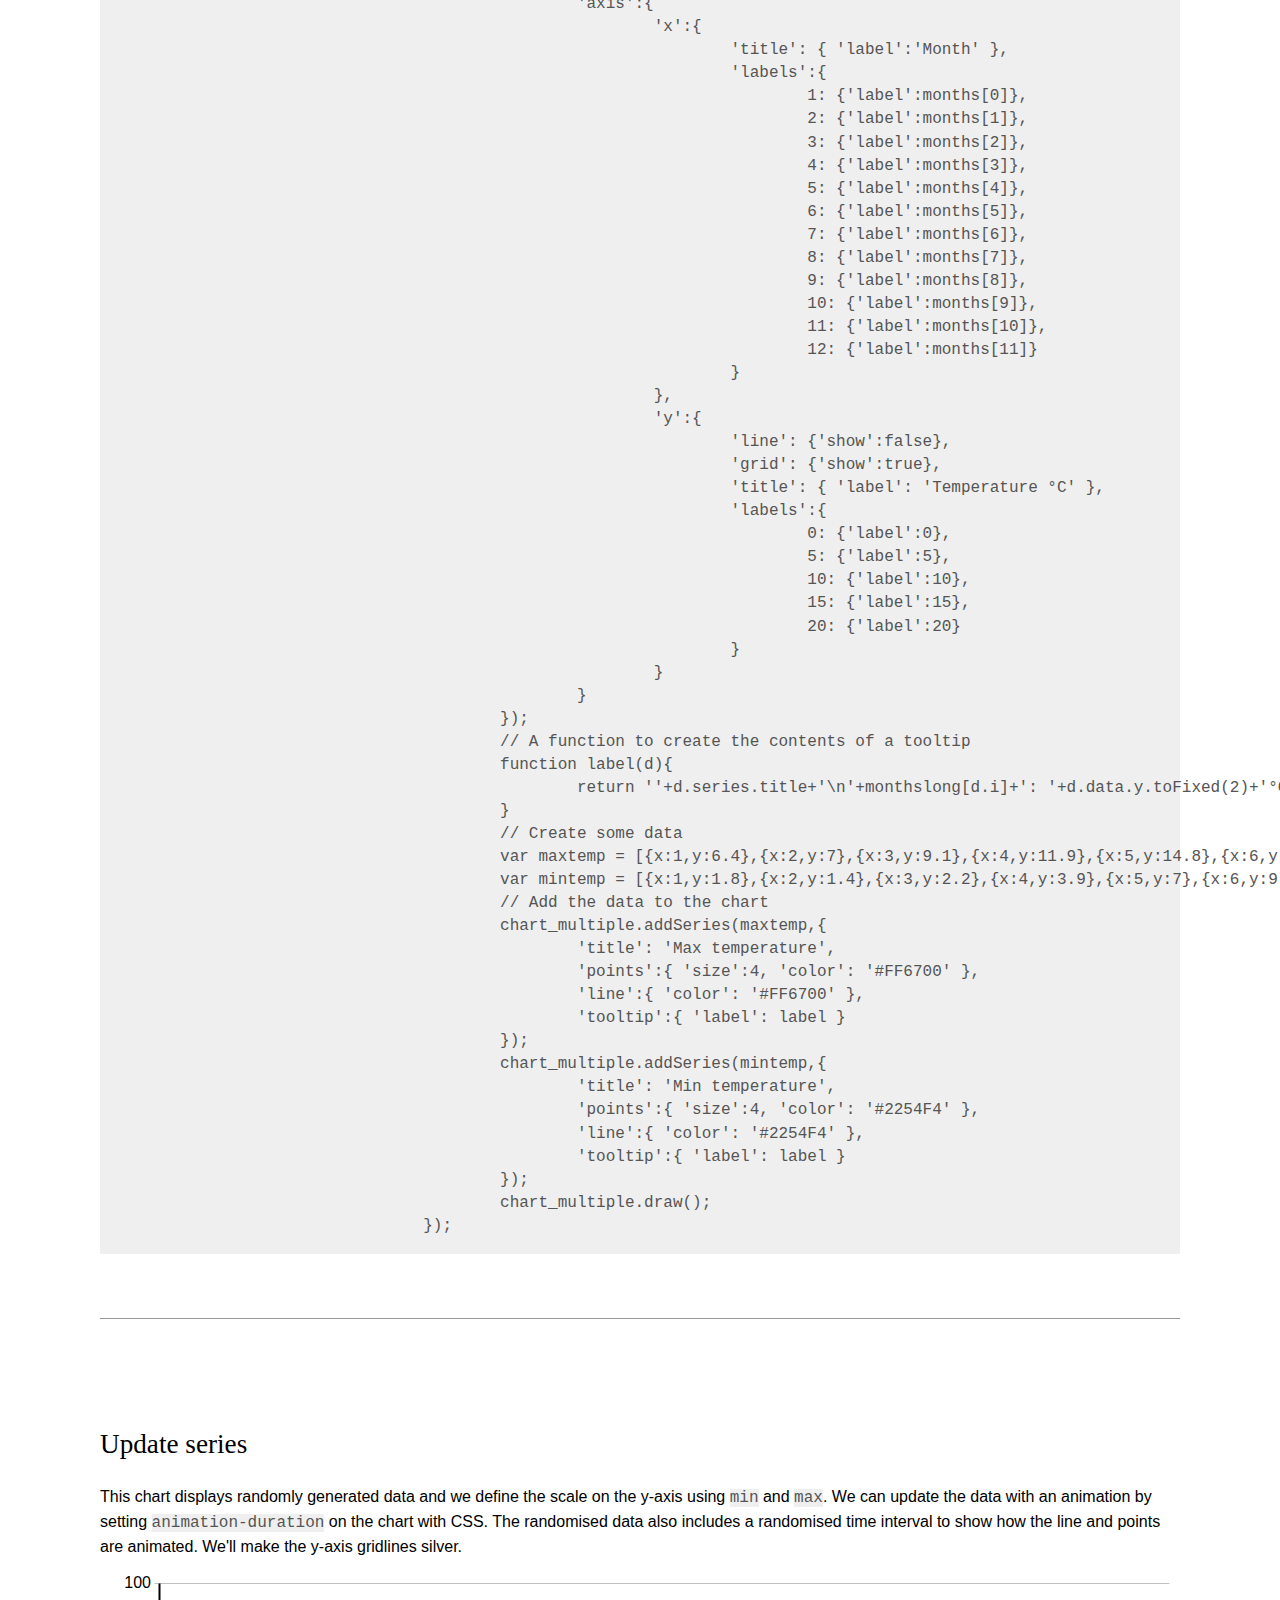
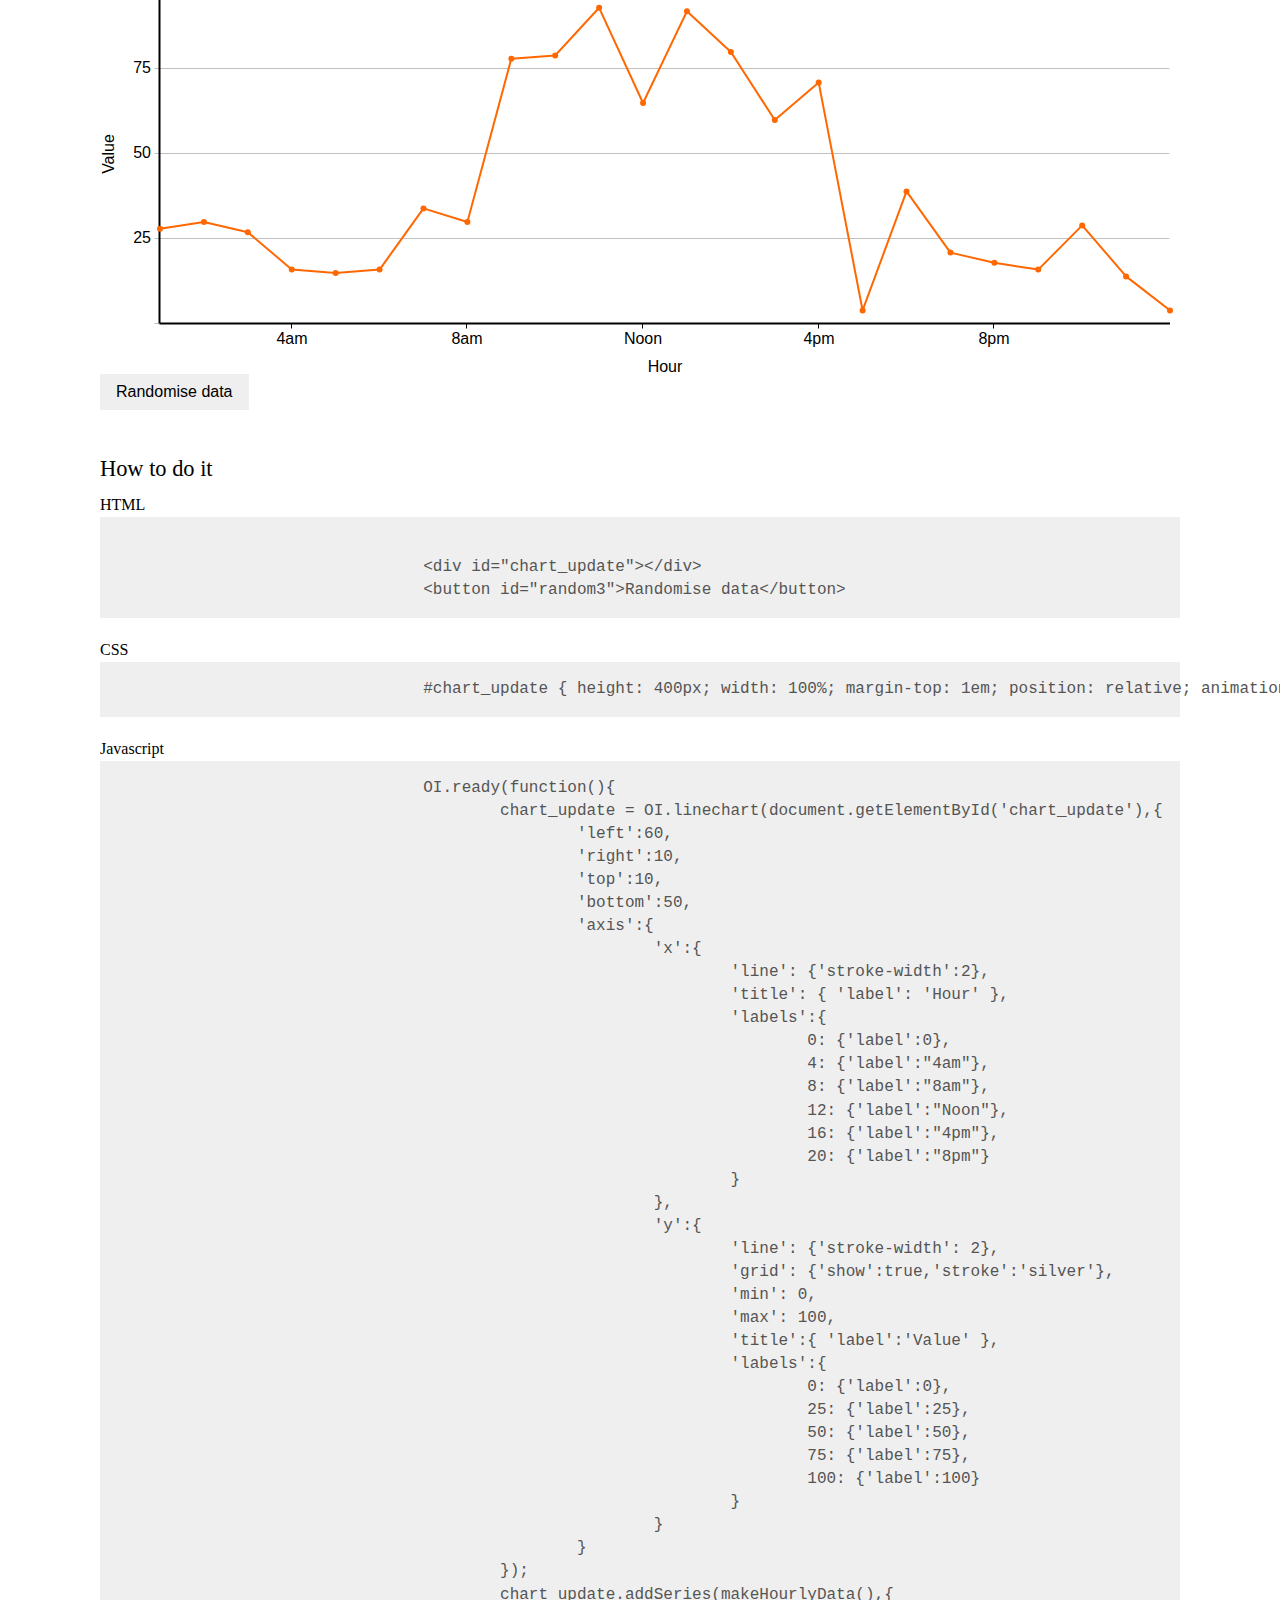
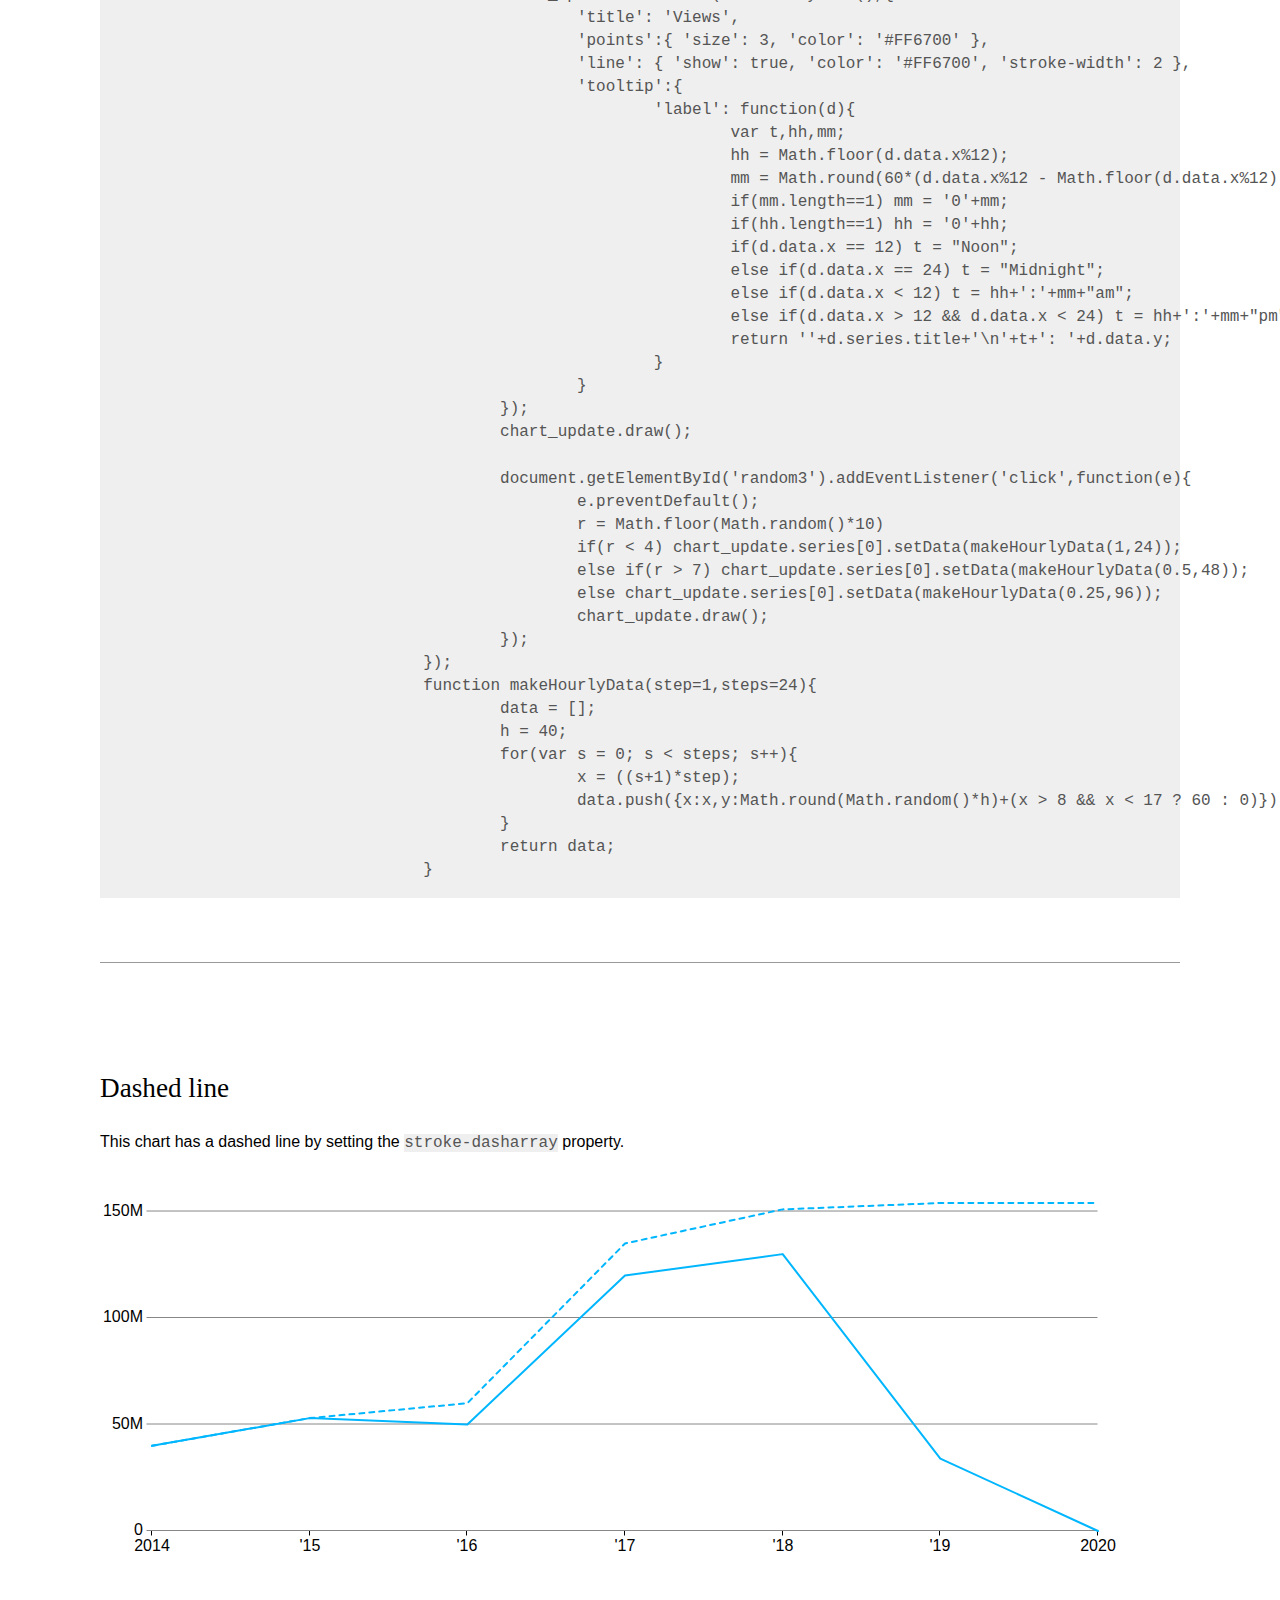
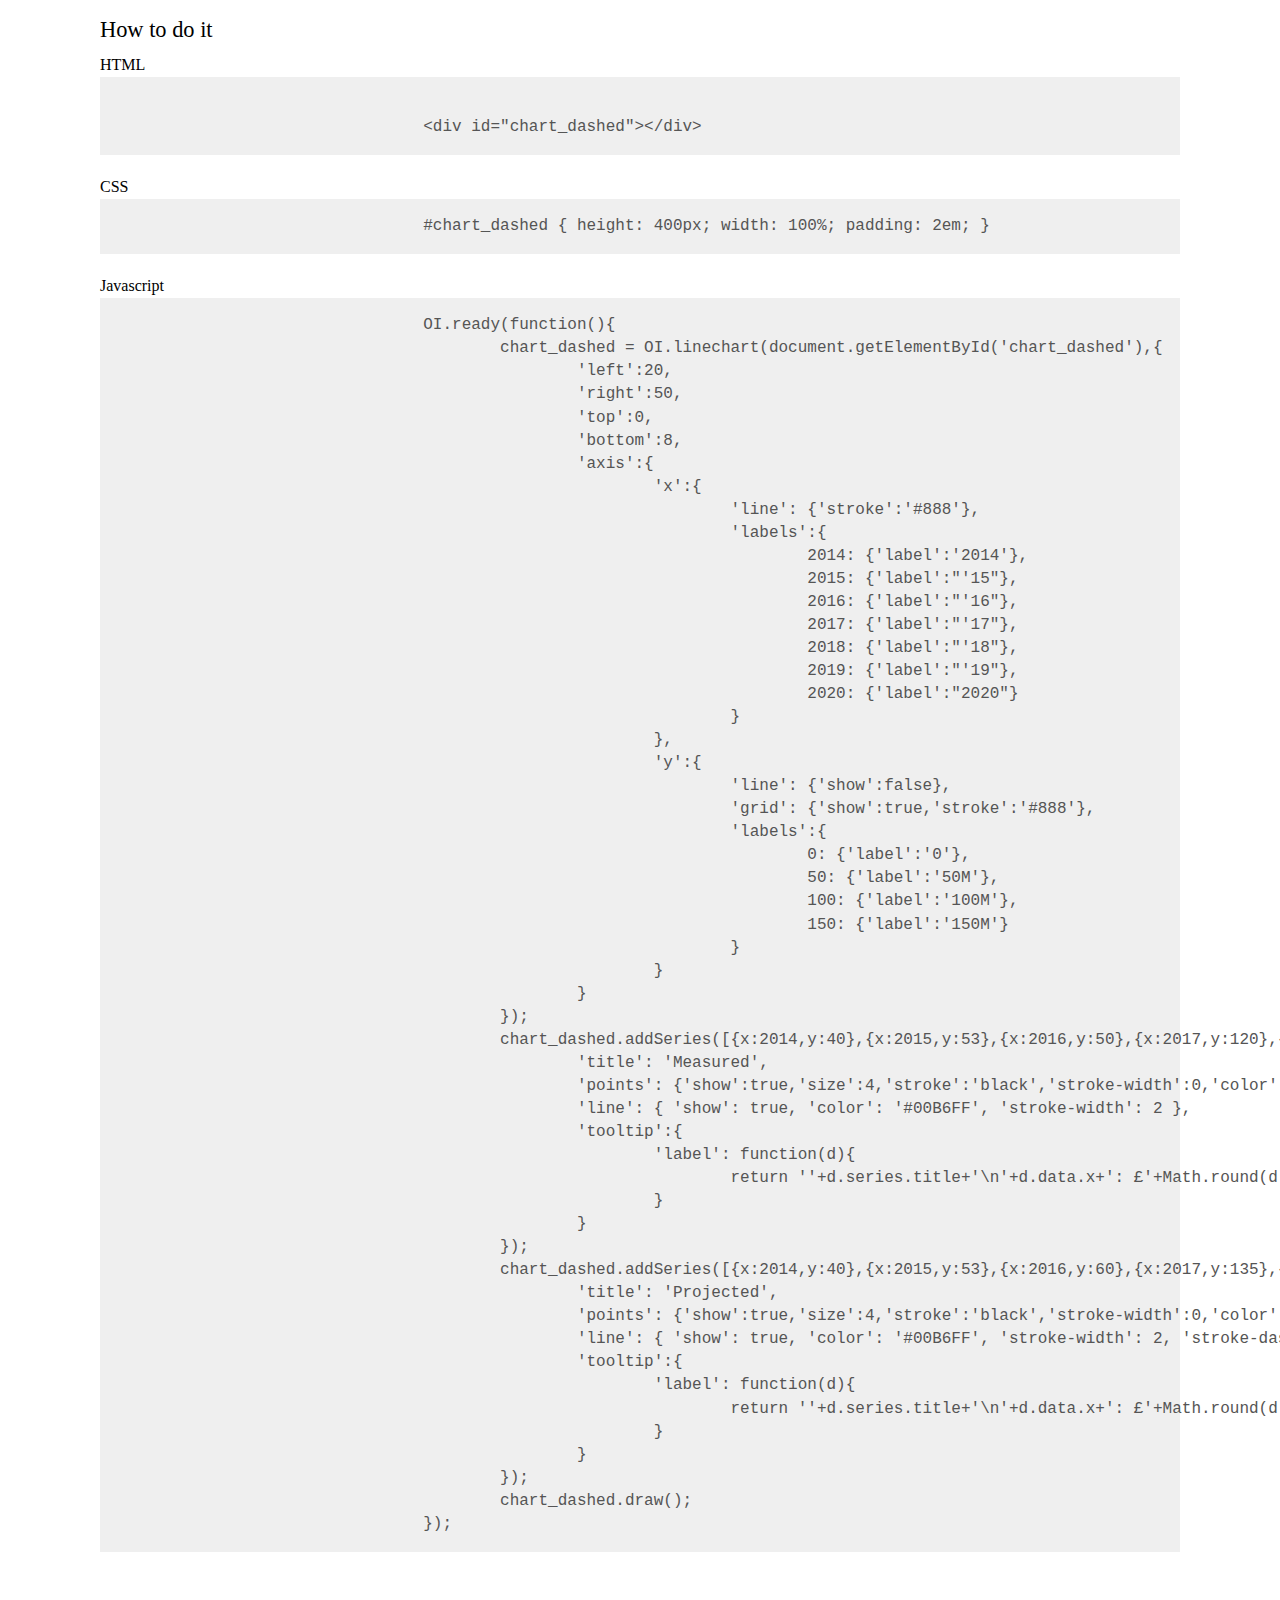
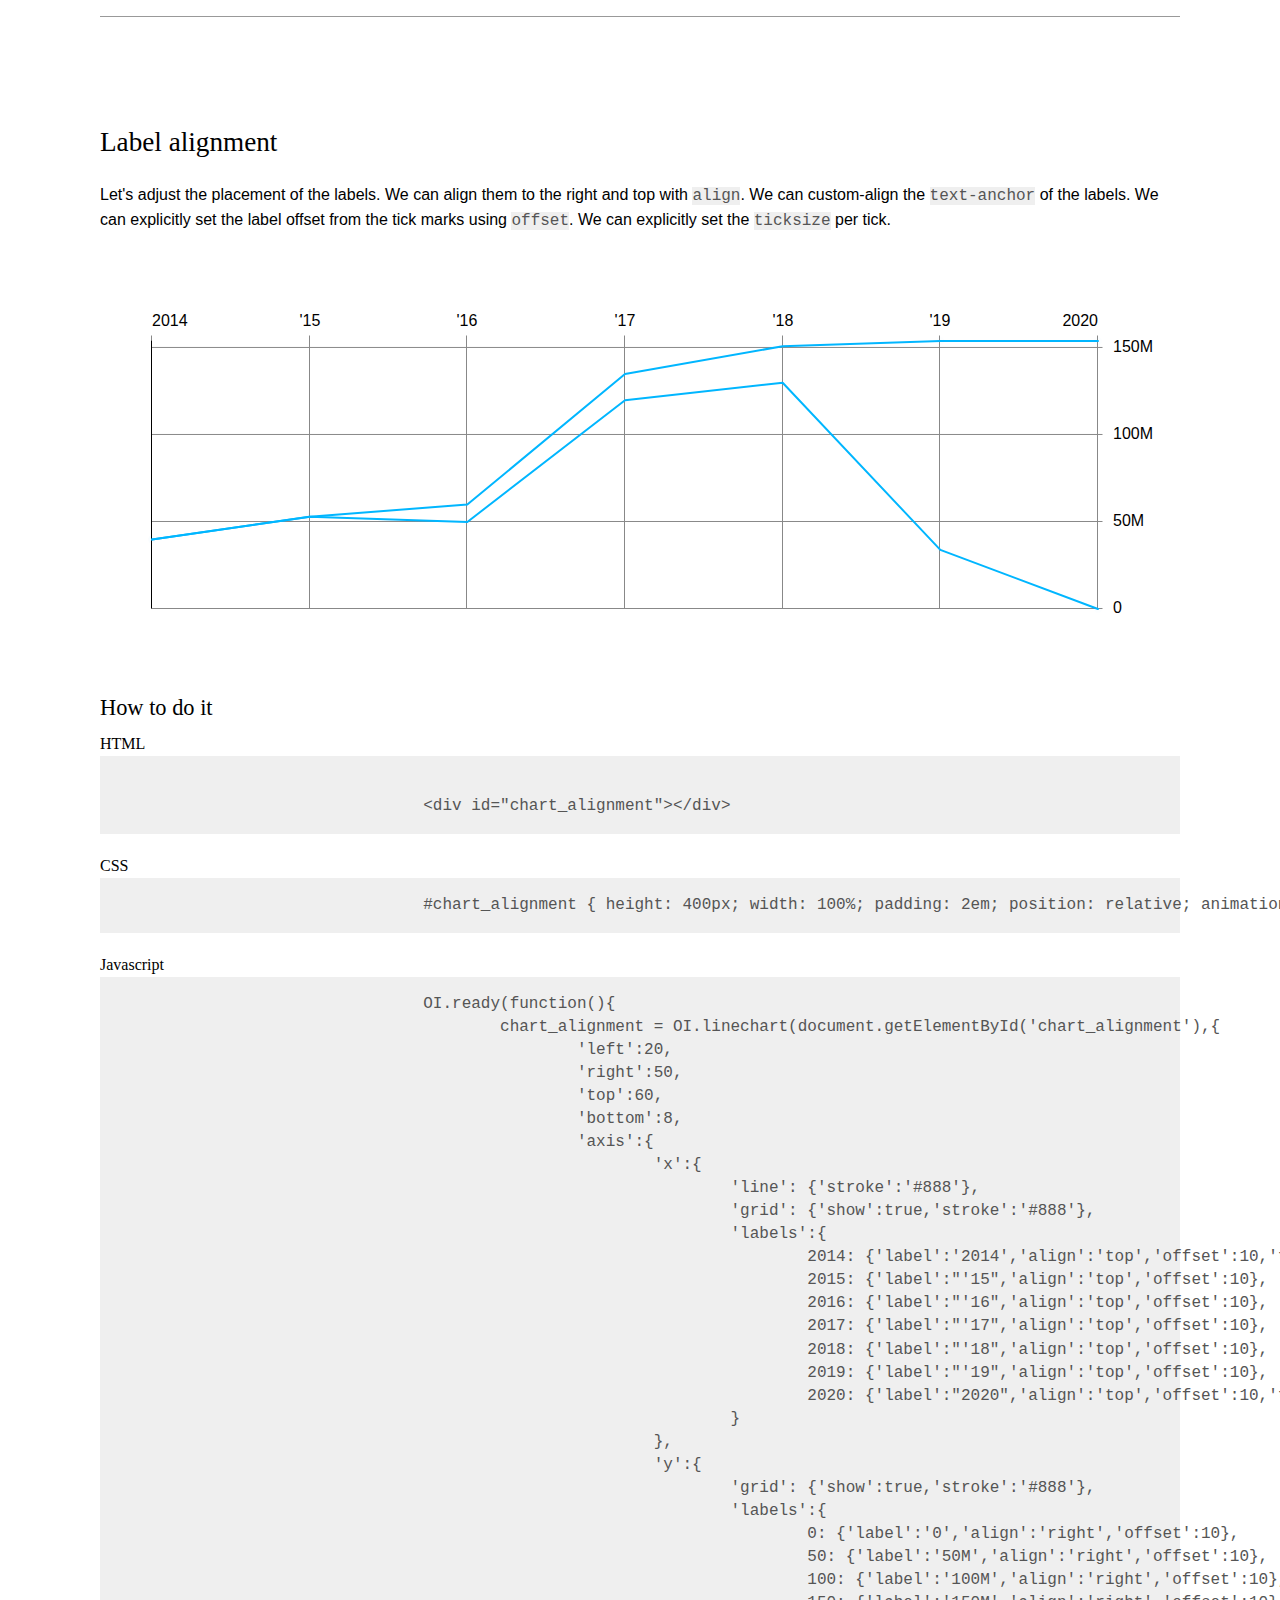
==== commit 02b28638: "Add link to code" ====
--- a/index.html
+++ b/index.html
@@ -23,7 +23,7 @@
 	</header>
 	<div class="padded">
 		<div class="holder">
-		<p id="intro"><a href="oi.linechart.js">oi.linechart.js</a> (24.5kB; 16kB minified; 7kB minified and gzipped) is our small, customisable, standalone, Javascript library for making simple SVG graphs. There are some <a href="#examples">examples below</a>.</p>
+		<p id="intro"><a href="oi.linechart.js">oi.linechart.js</a> (24.5kB; 16.2kB minified; 7kB minified and gzipped) is our small, customisable, standalone, Javascript library for making simple SVG graphs. There are some <a href="#examples">examples below</a>.</p>
 		<style>
 		#chart { height: 400px; width: 100%; margin: 1em auto; position: relative; animation-duration: 0.3s; background: #efefef; padding: 2em; }
 		</style>
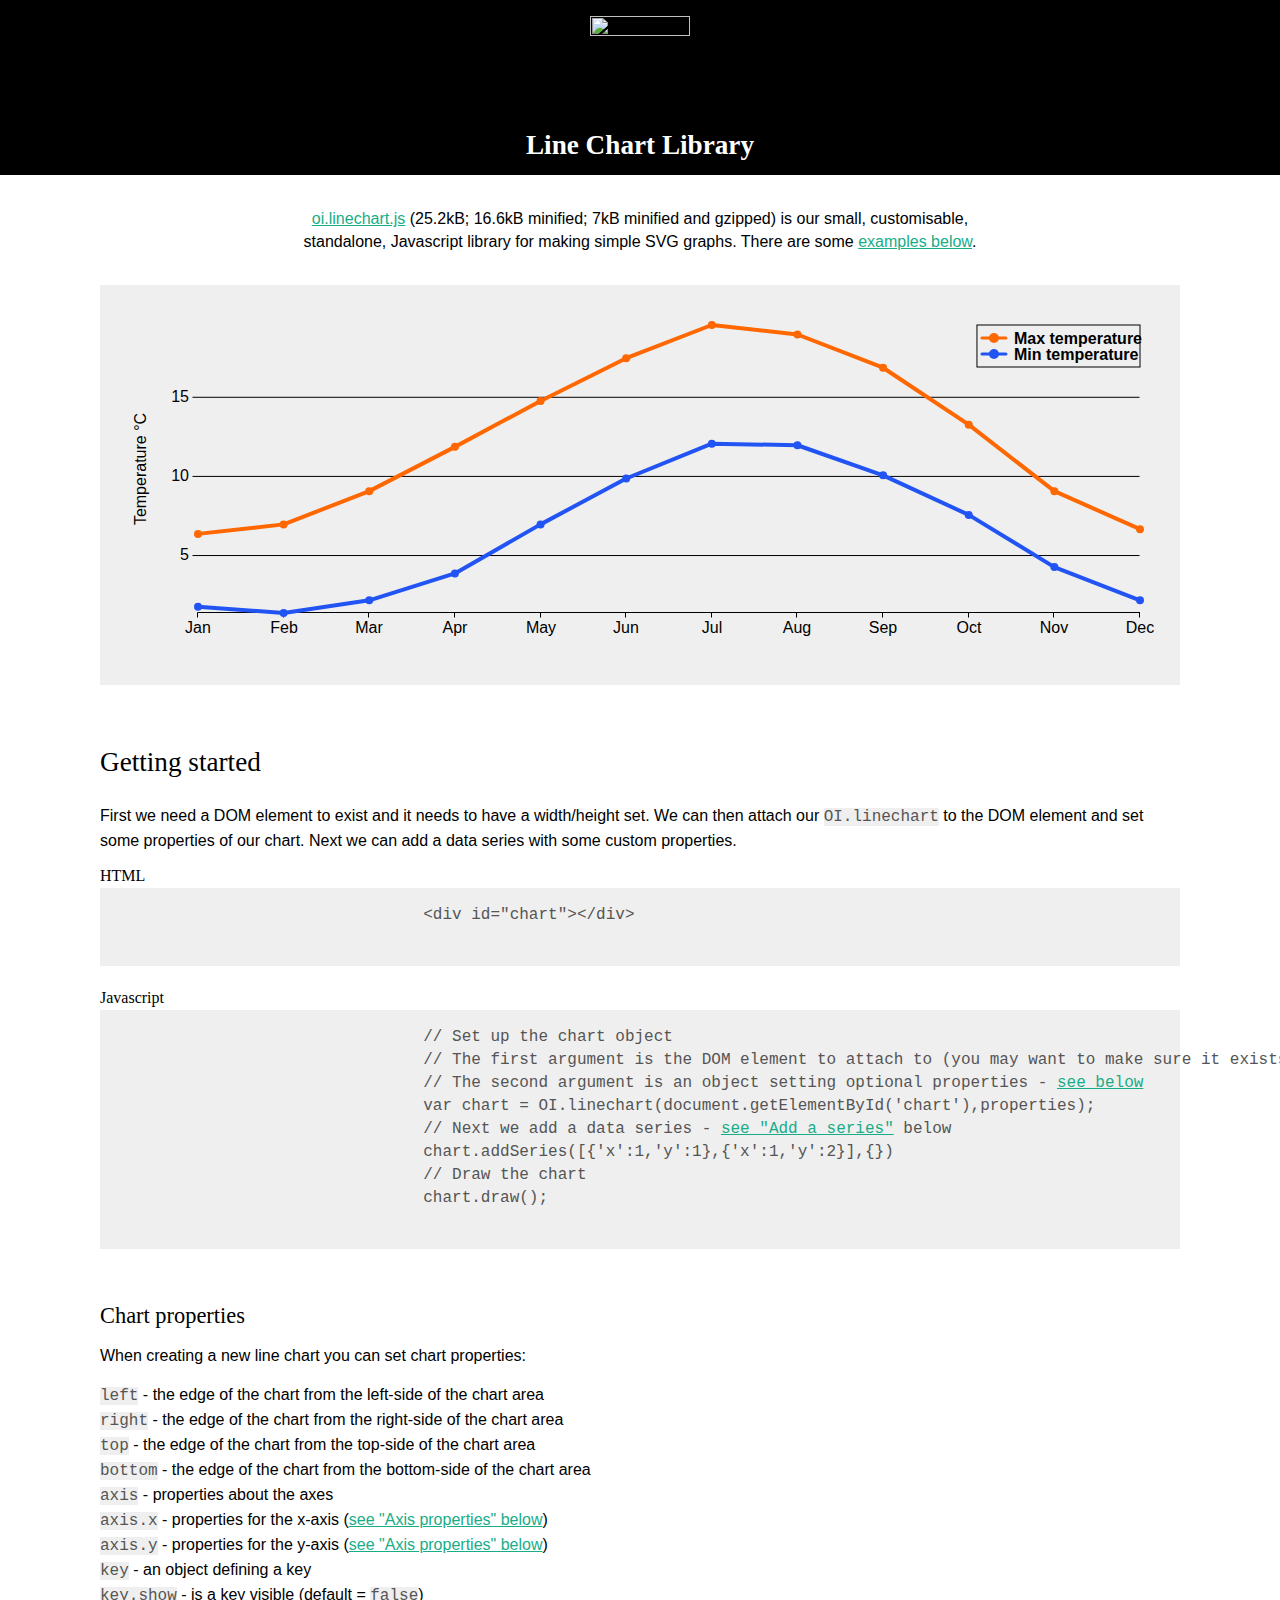
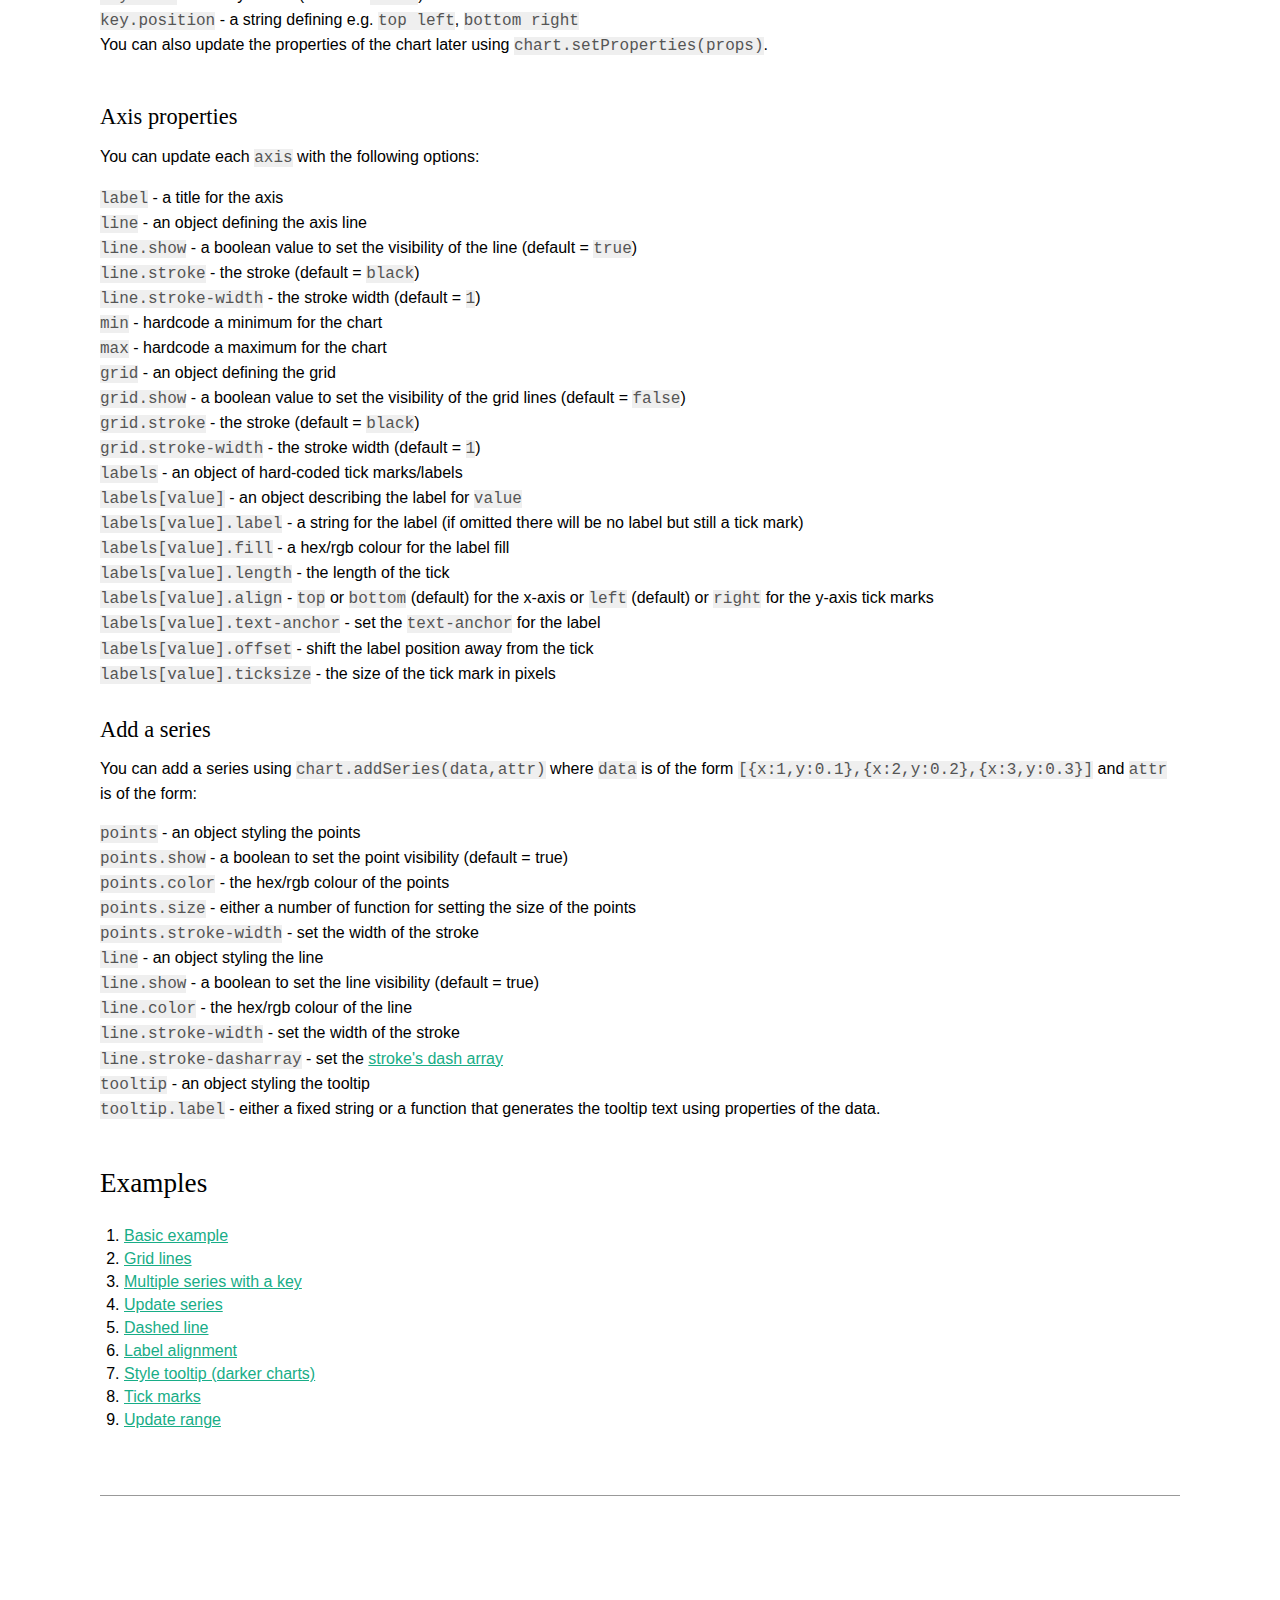
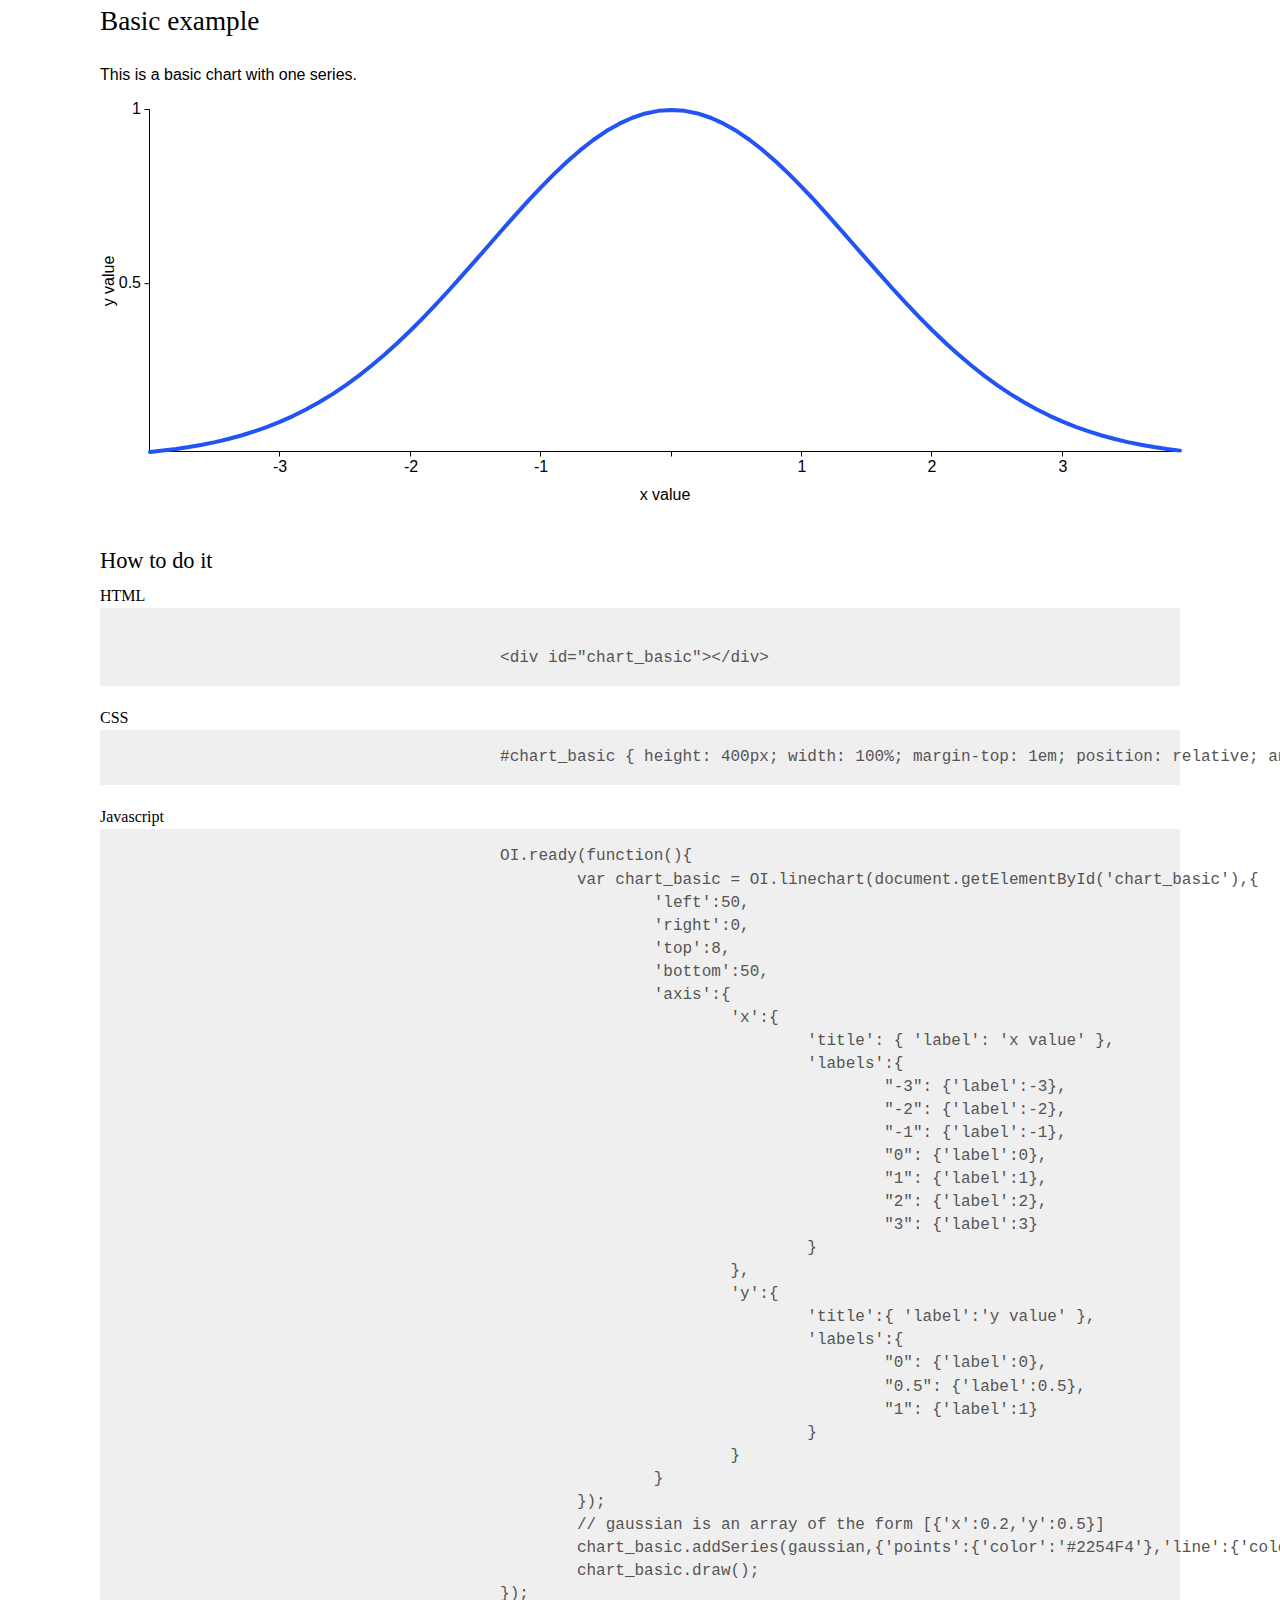
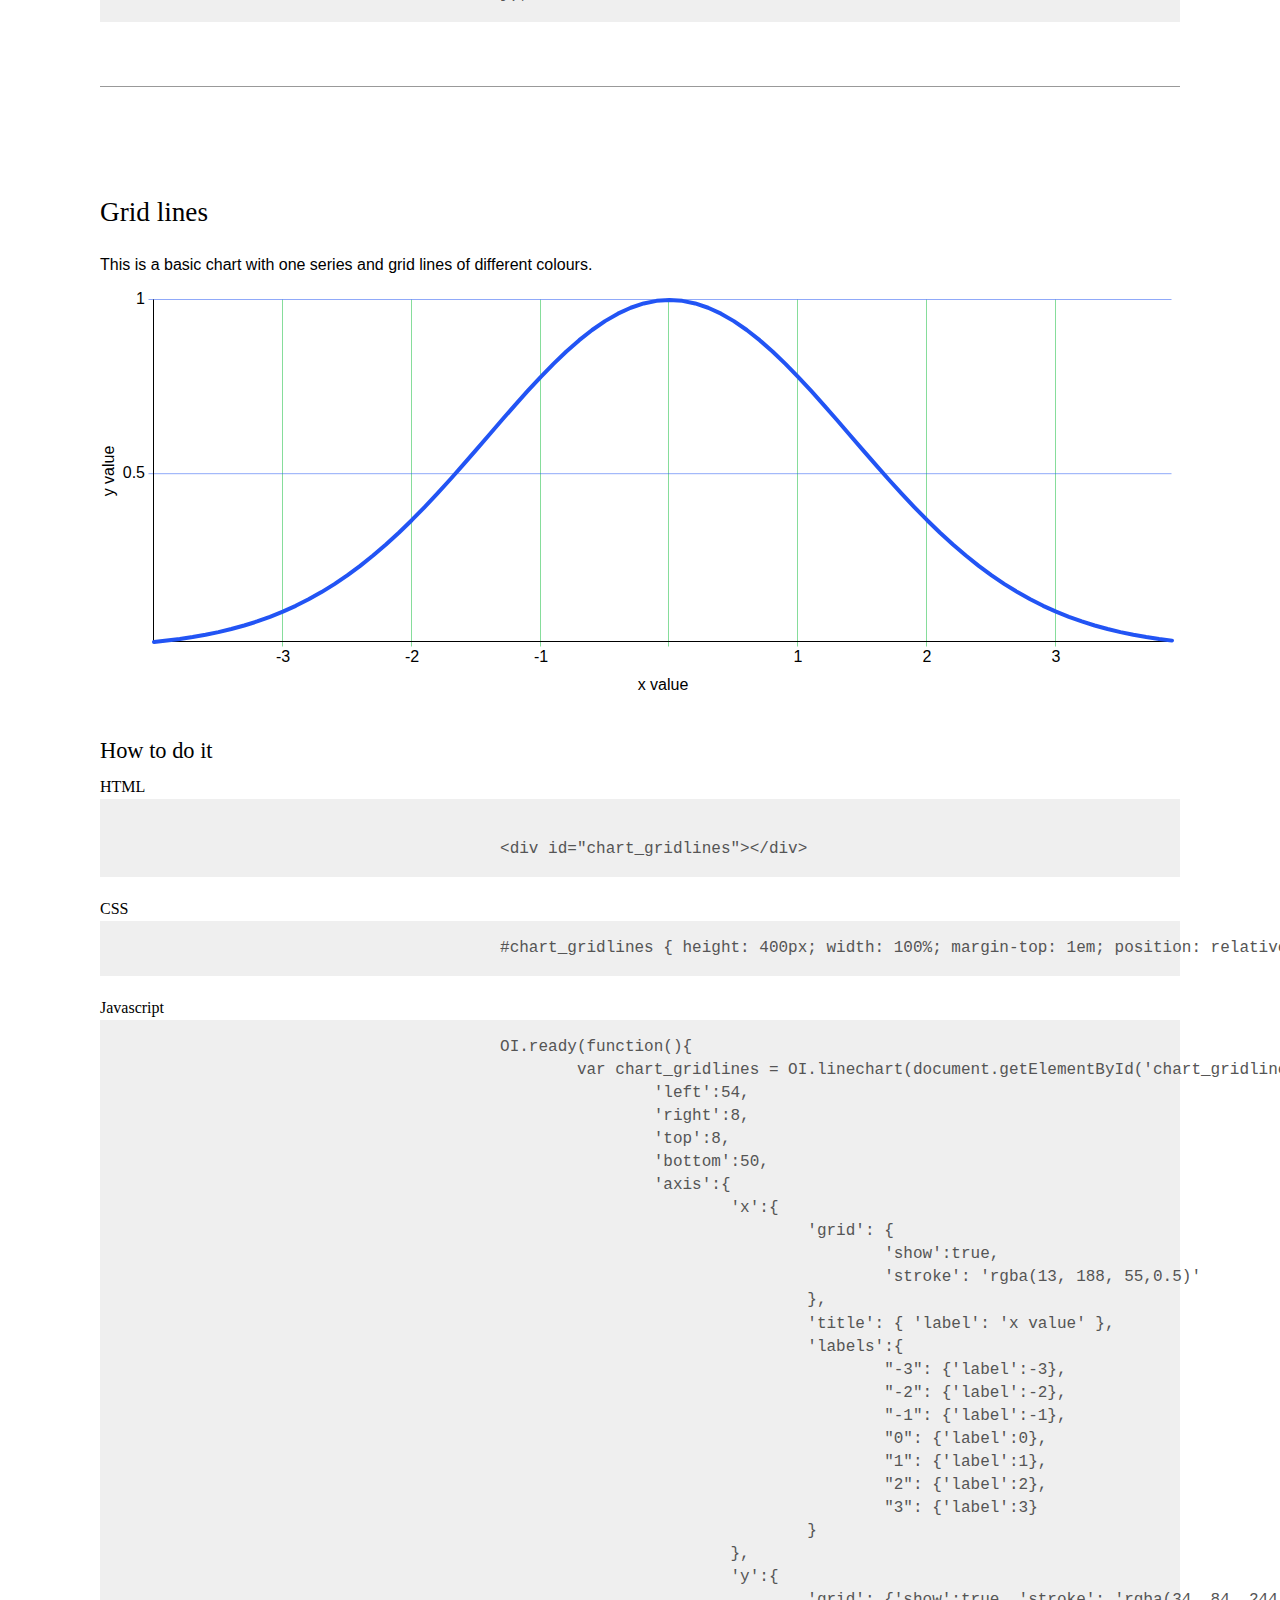
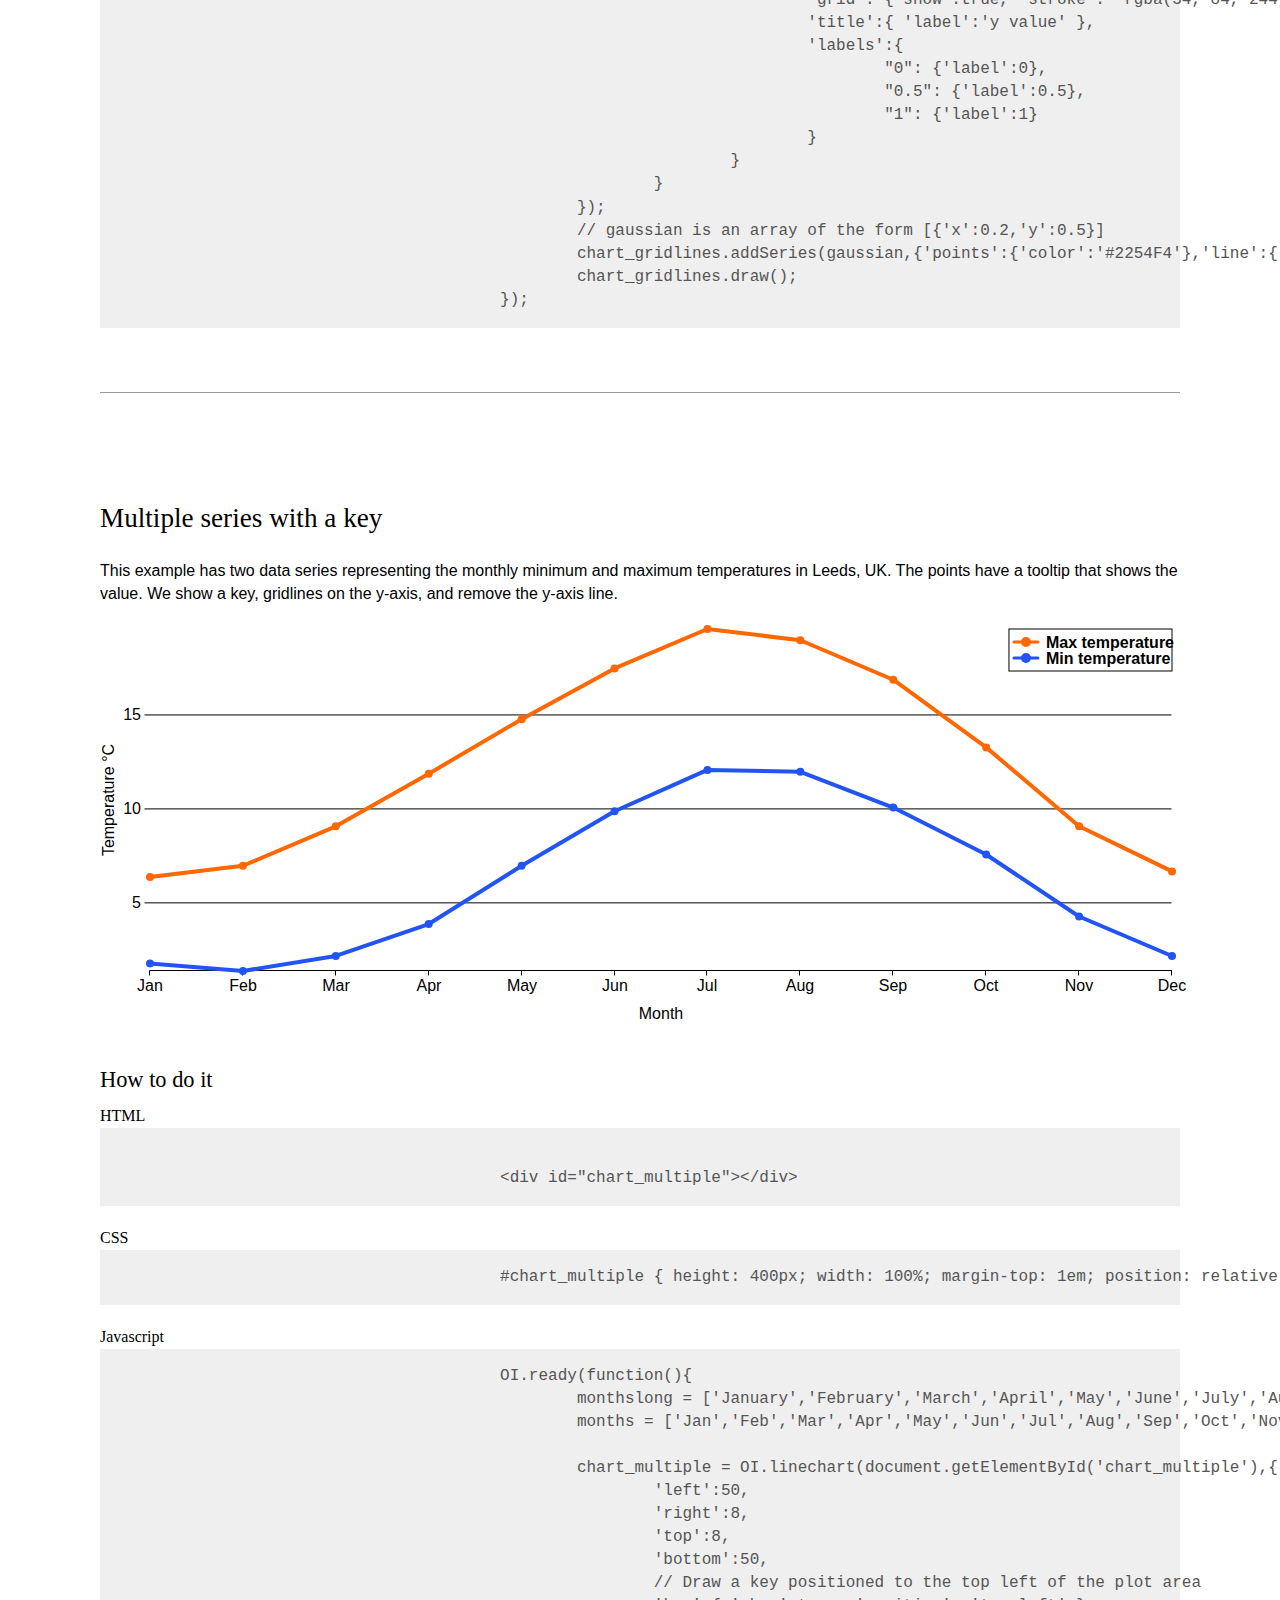
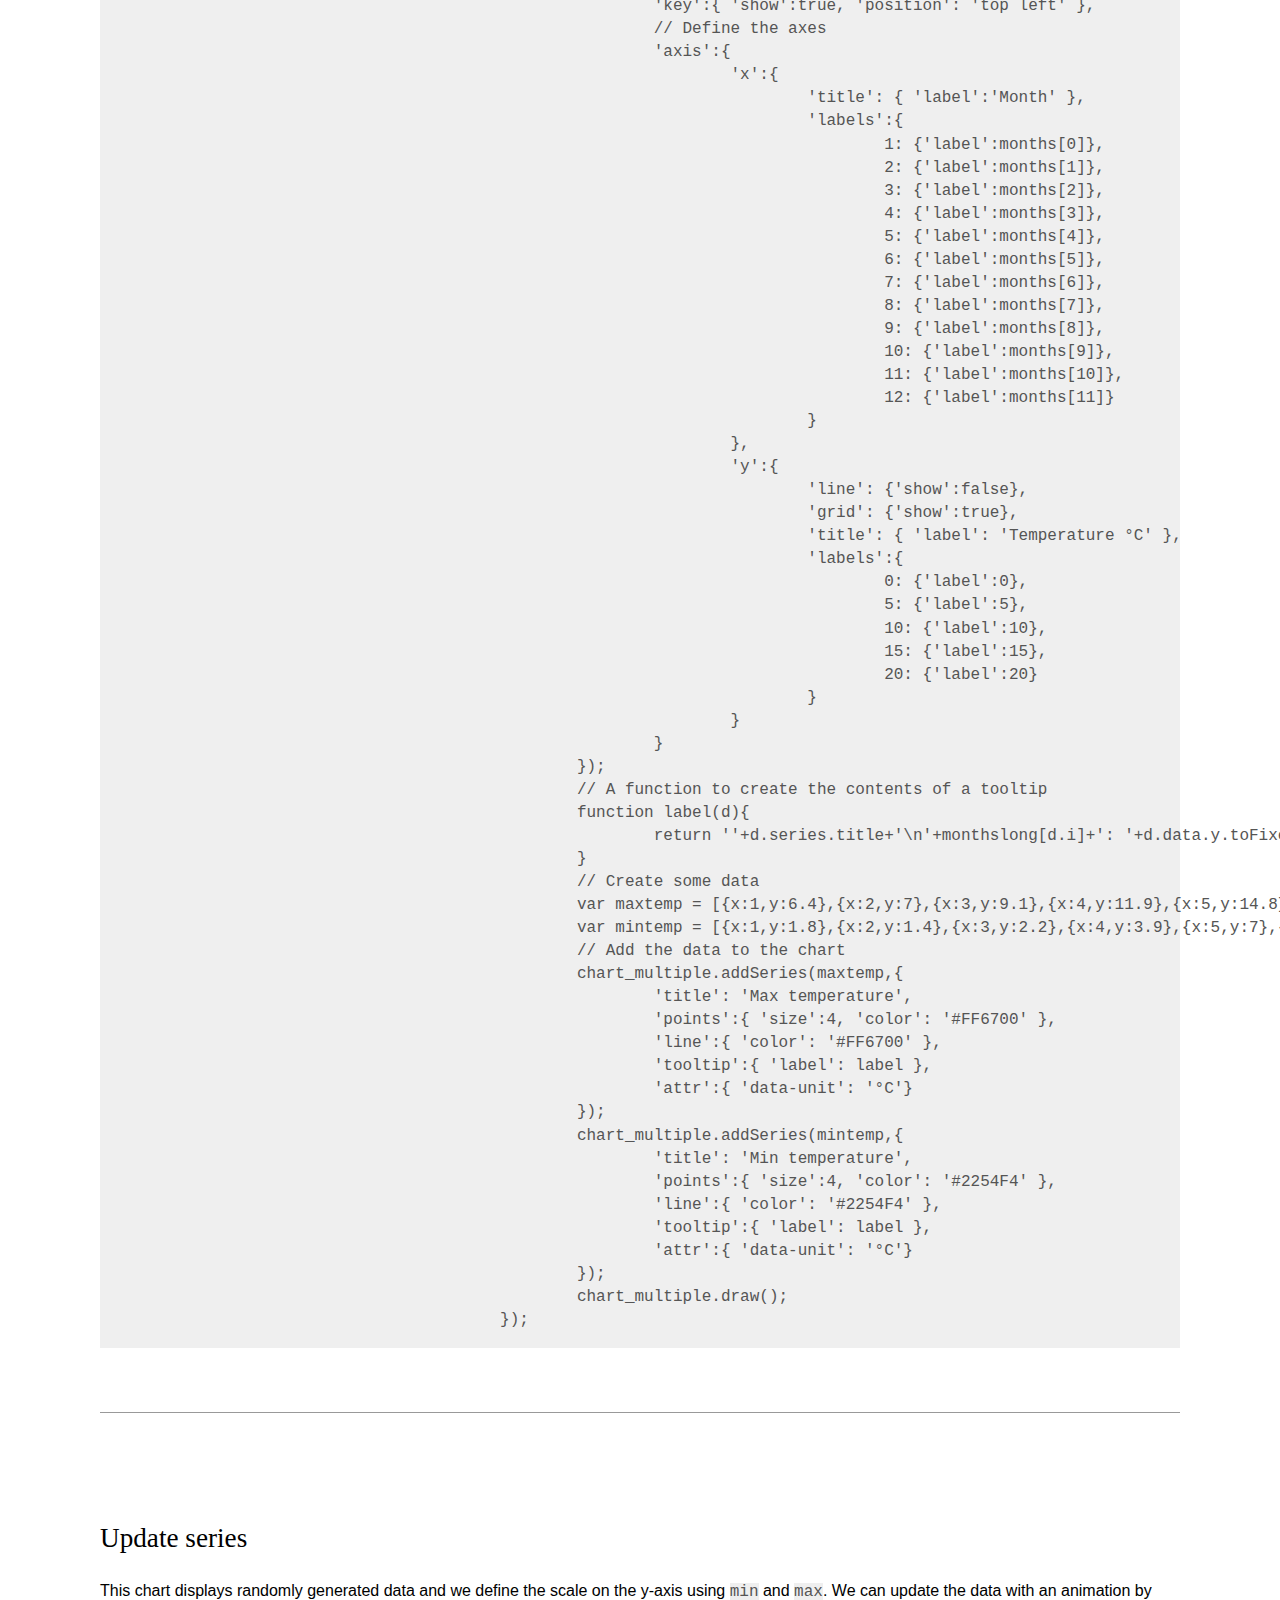
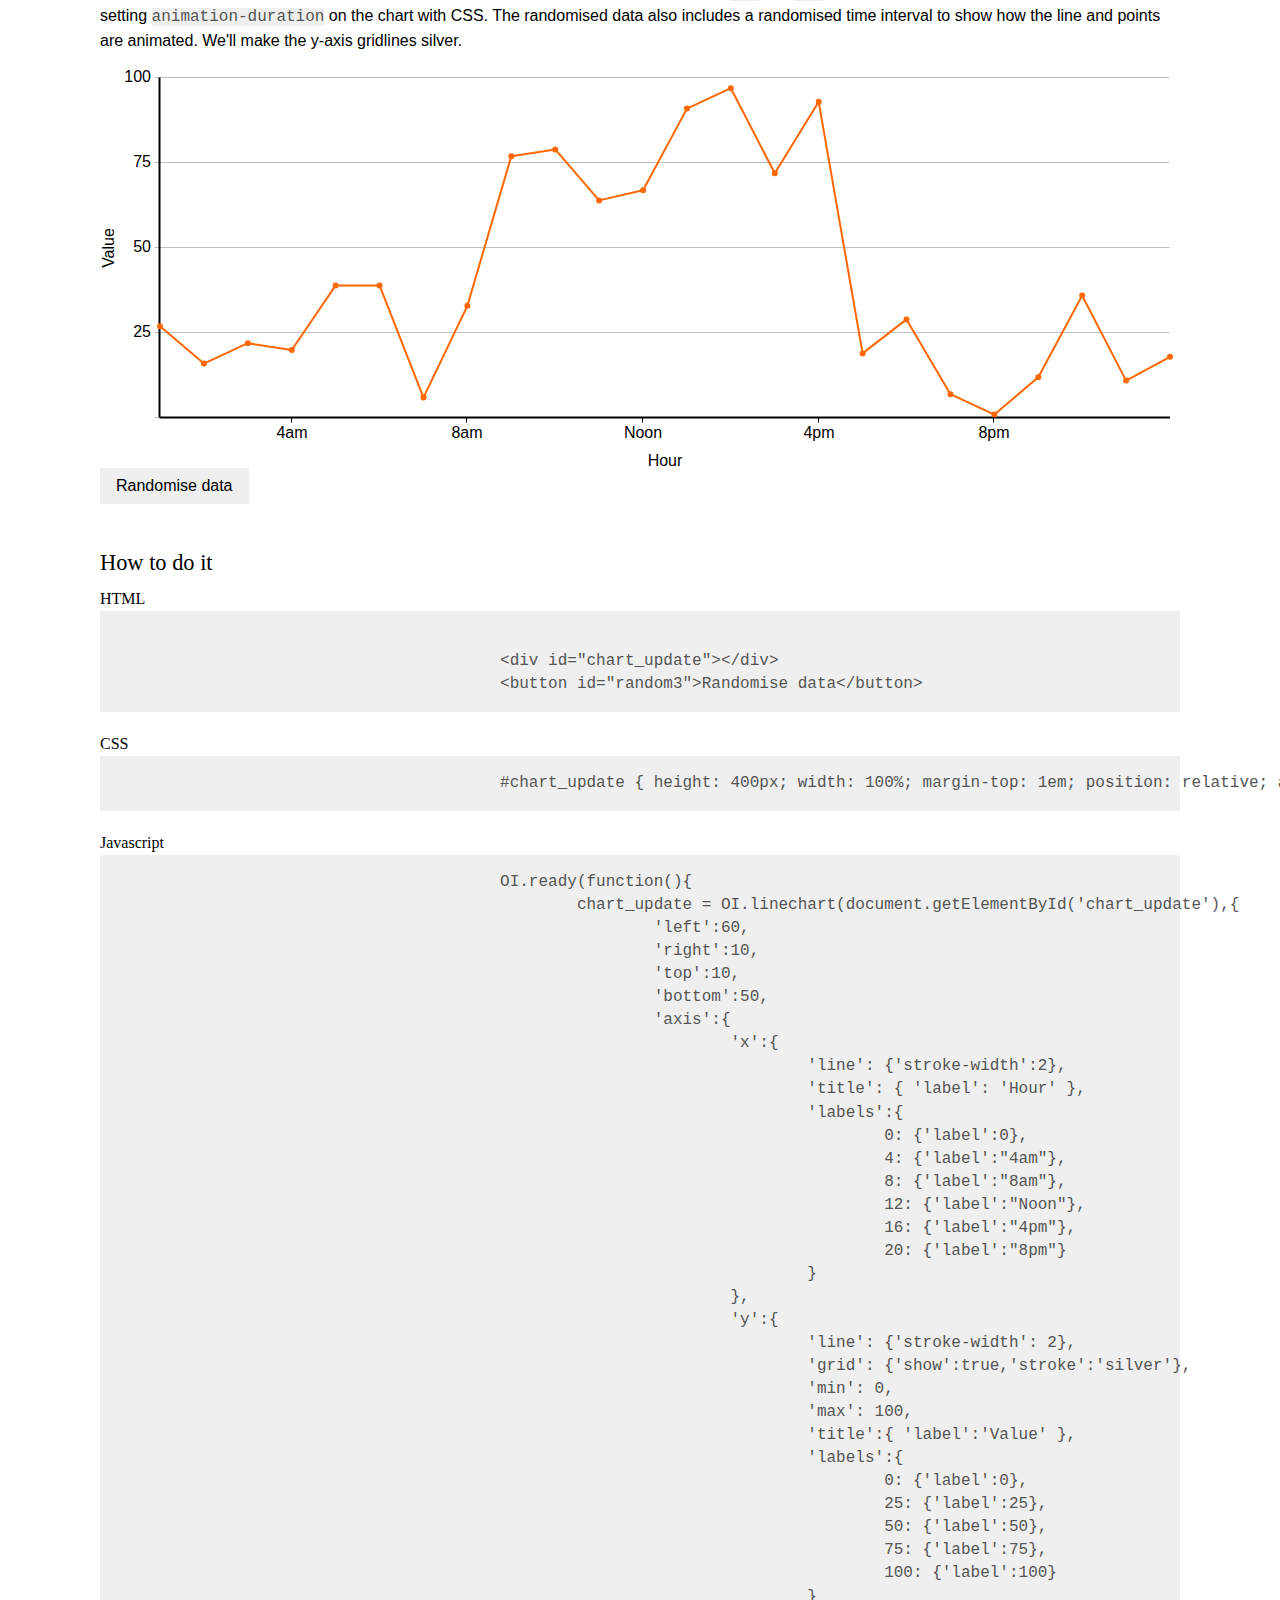
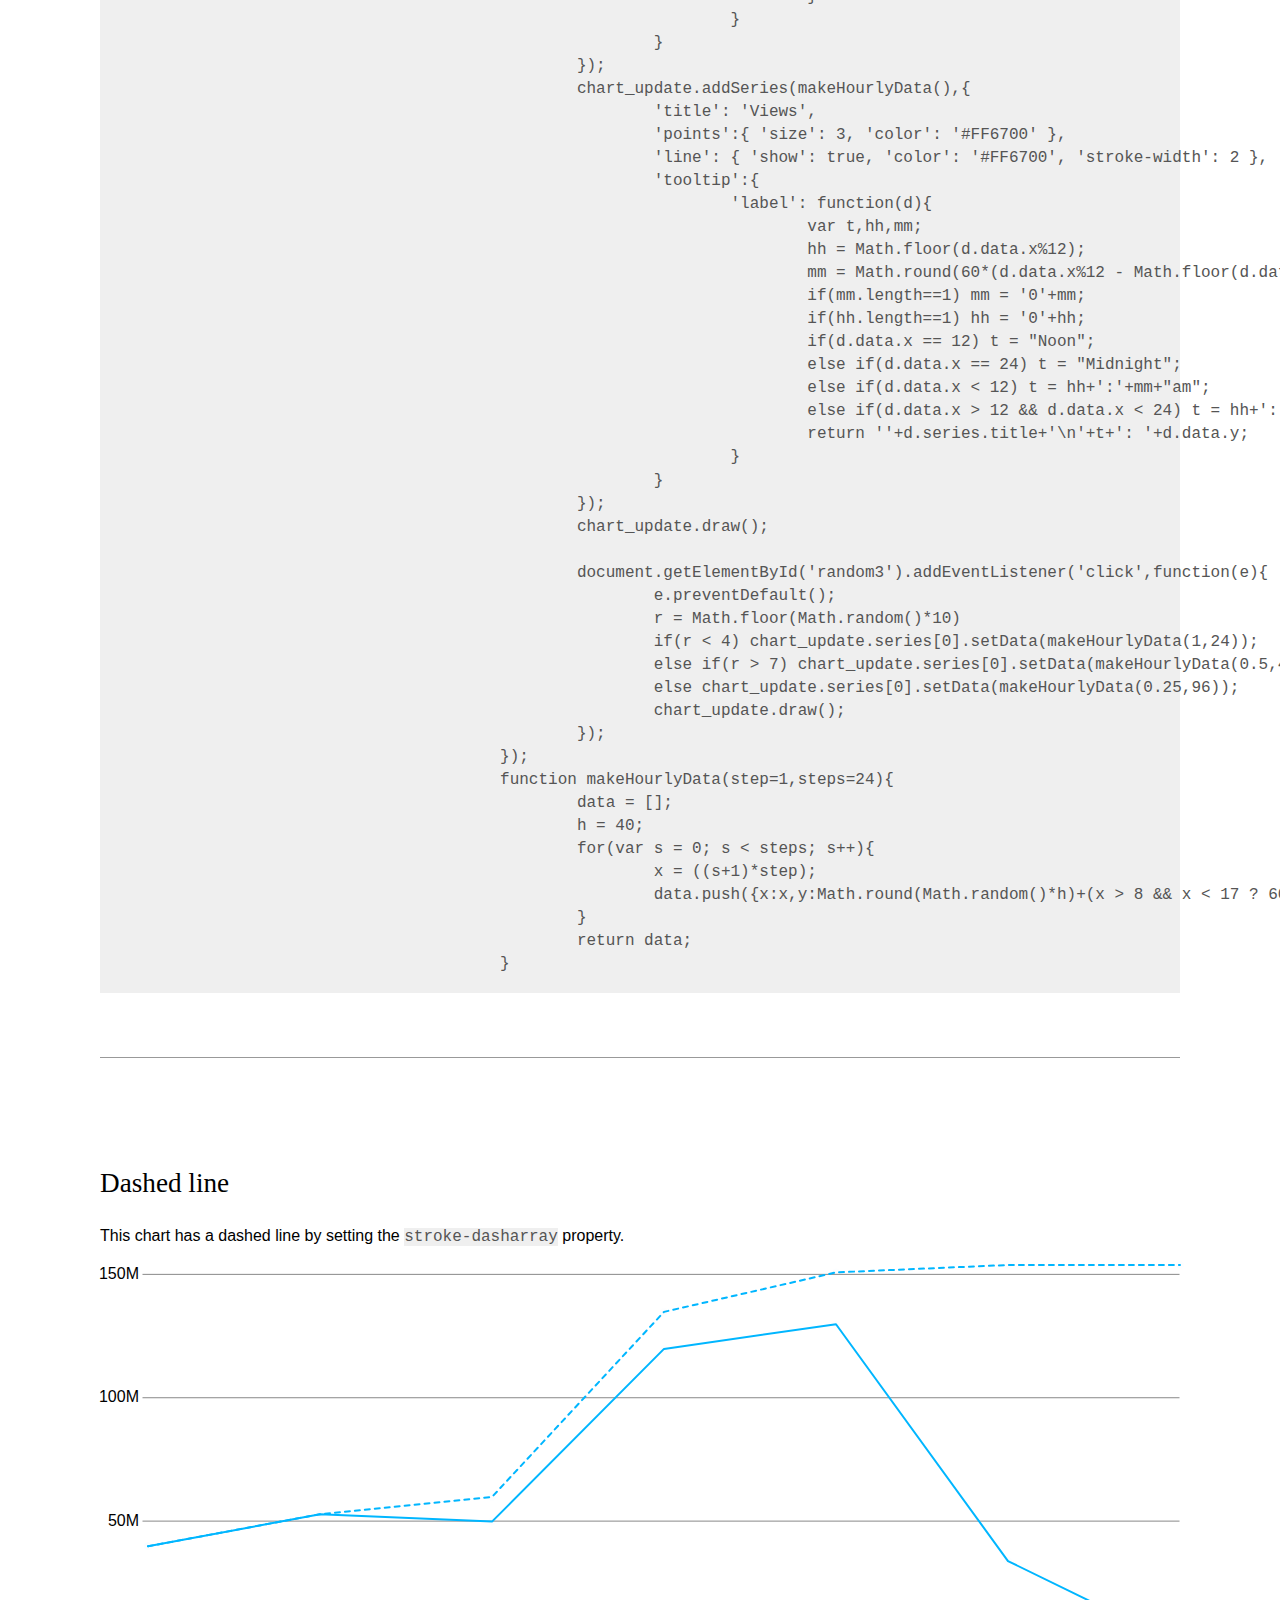
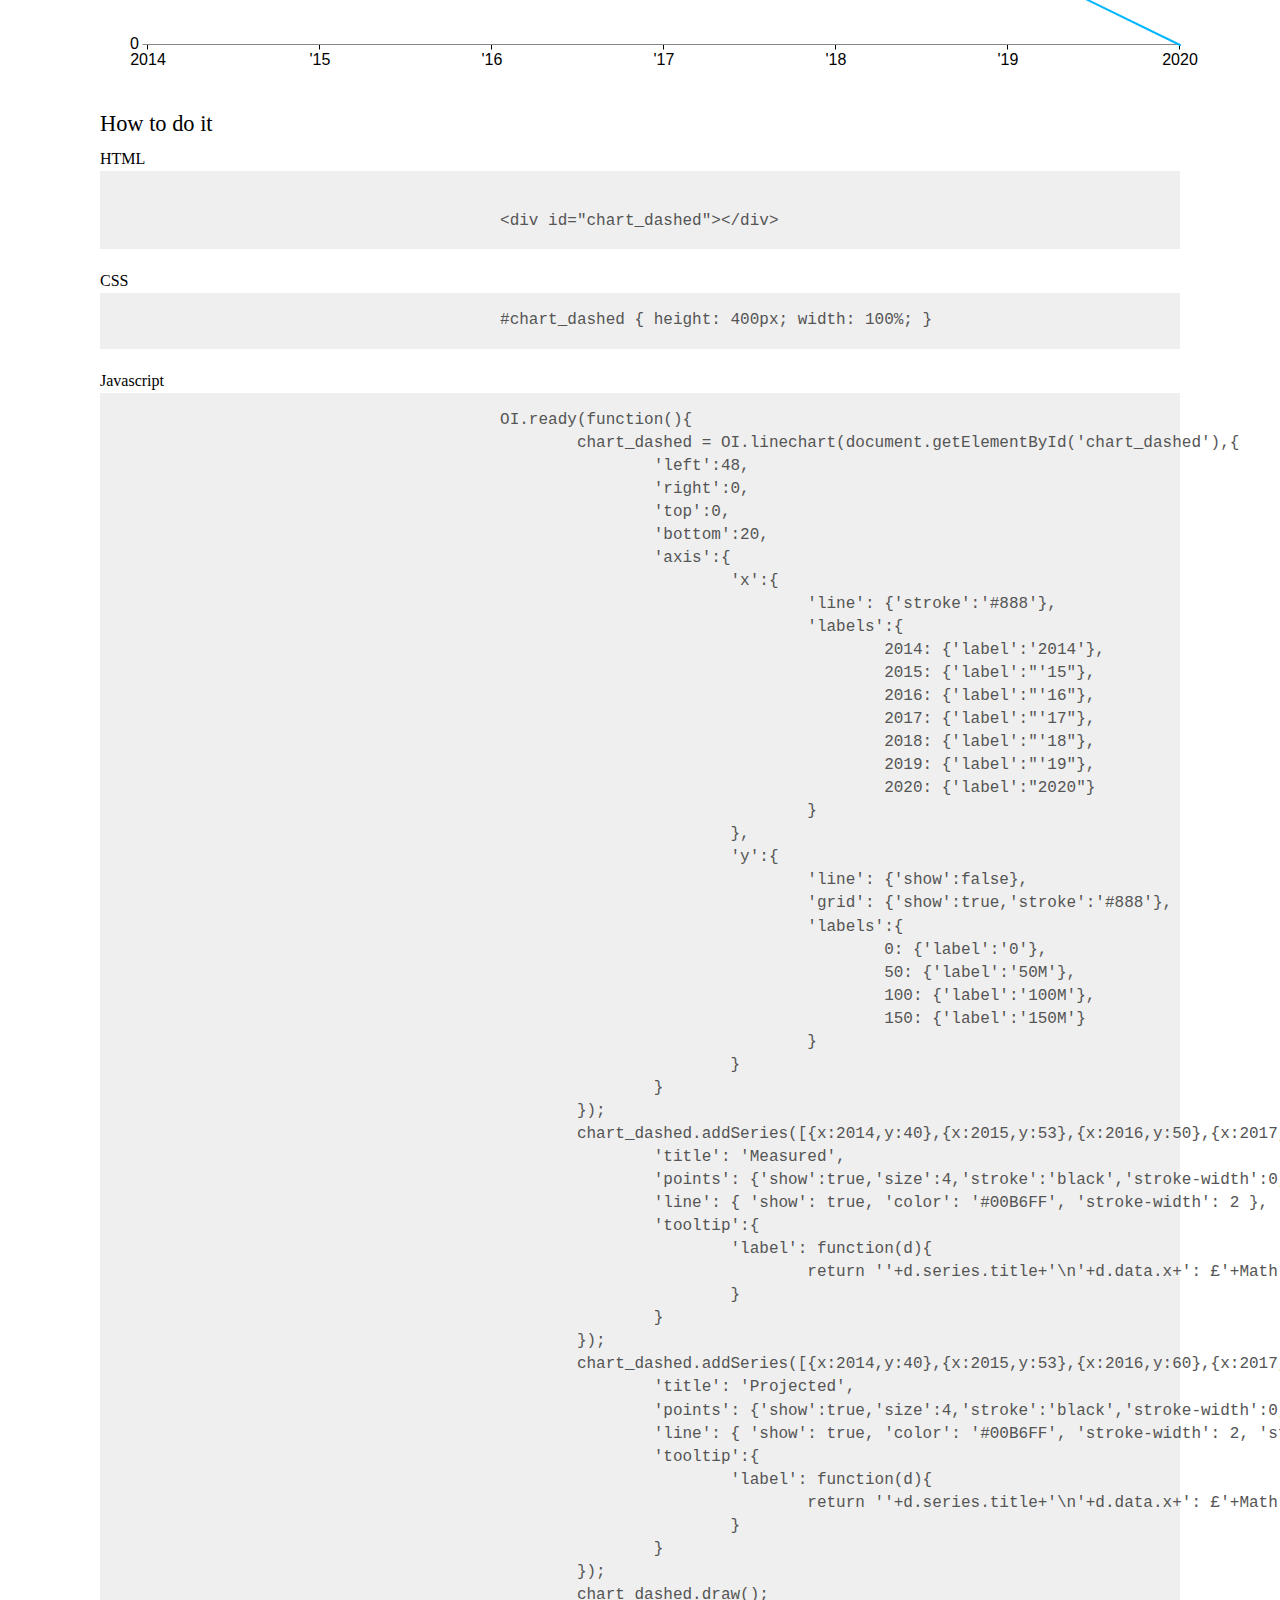
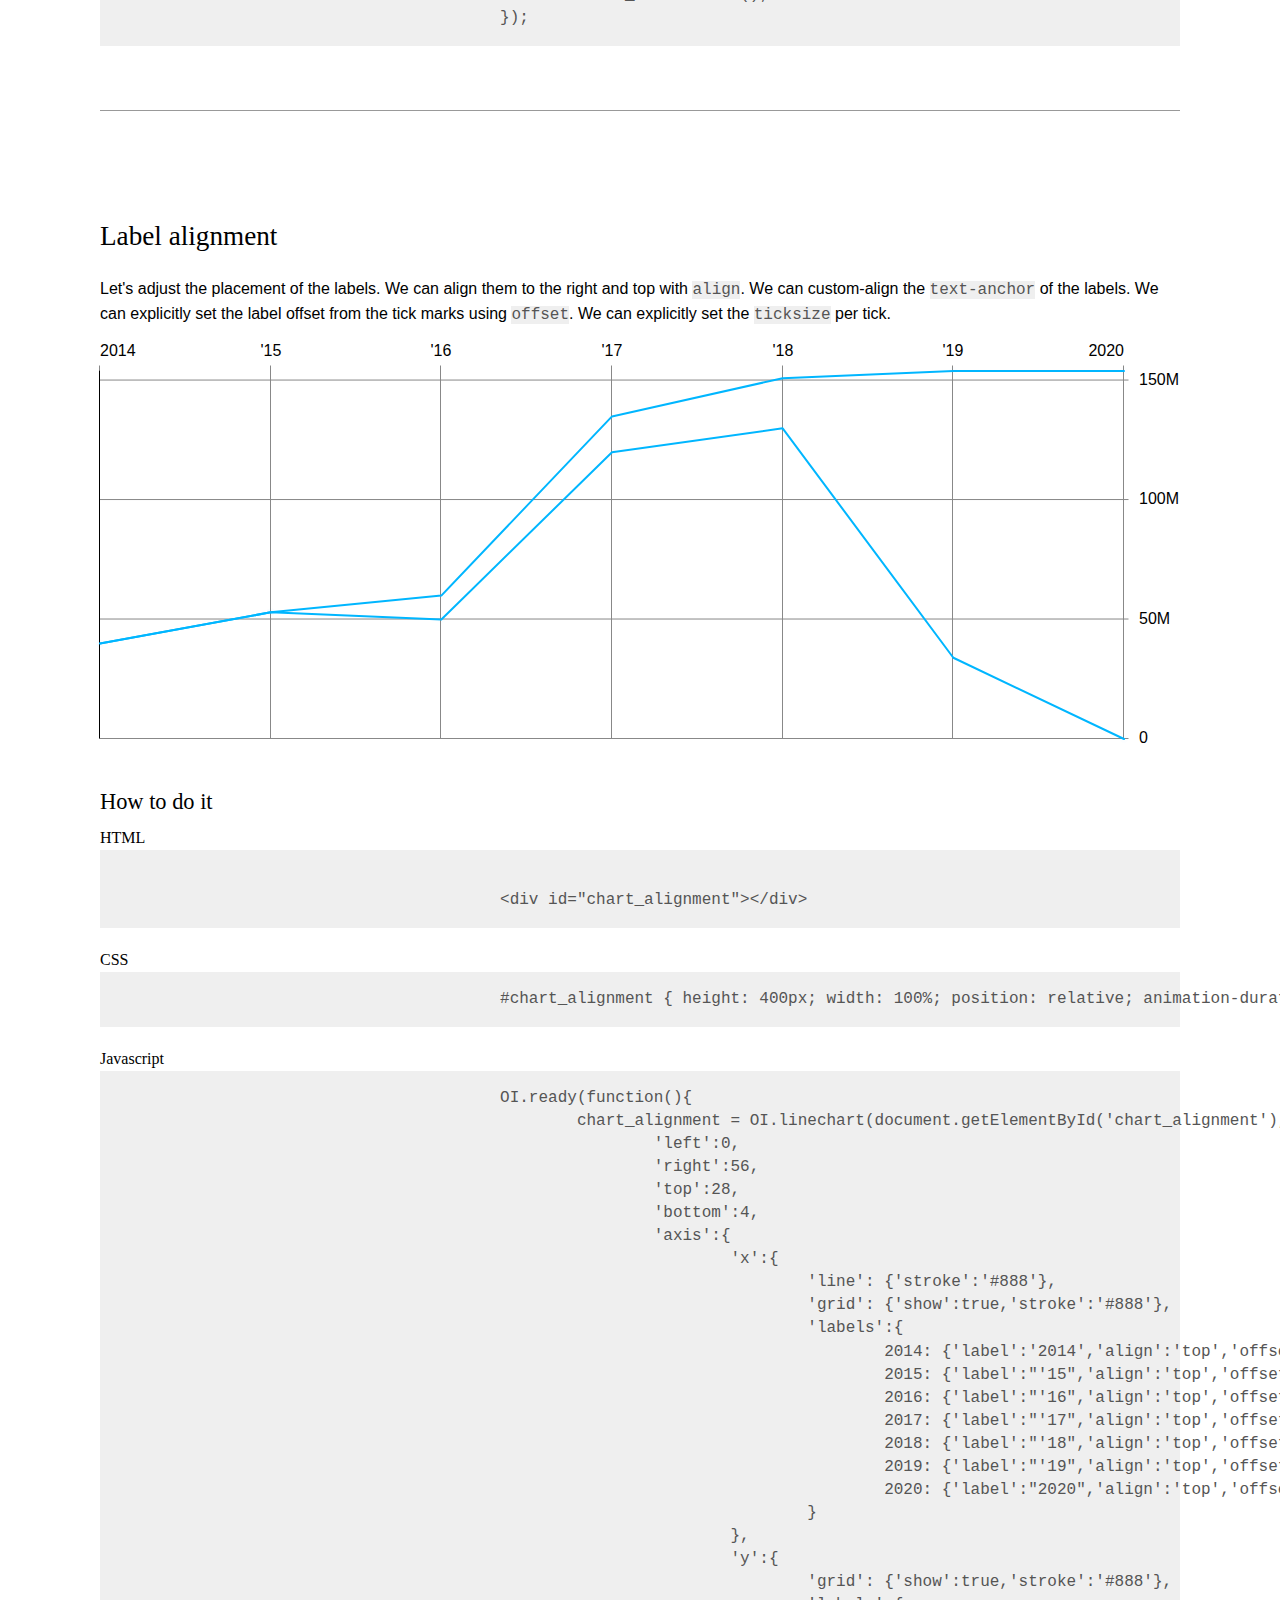
==== commit 0955e288: "Example" ====
--- a/index.html
+++ b/index.html
@@ -23,733 +23,810 @@
 	</header>
 	<div class="padded">
 		<div class="holder">
-		<p id="intro"><a href="oi.linechart.js">oi.linechart.js</a> (24.5kB; 16.2kB minified; 7kB minified and gzipped) is our small, customisable, standalone, Javascript library for making simple SVG graphs. There are some <a href="#examples">examples below</a>.</p>
-		<style>
-		#chart { height: 400px; width: 100%; margin: 1em auto; position: relative; animation-duration: 0.3s; background: #efefef; padding: 2em; }
-		</style>
-		<div id="chart"></div>
-		<script>
-		OI.ready(function(){
-			monthslong = ['January','February','March','April','May','June','July','August','September','October','November','December'];
-			months = ['Jan','Feb','Mar','Apr','May','Jun','Jul','Aug','Sep','Oct','Nov','Dec'];
-
-			chart = OI.linechart(document.getElementById('chart'),{
-				'left':50,
-				'right':10,
-				'top':10,
-				'bottom':24,
-				// Draw a key
-				'key':{ 'show':true },
-				// Define the axes
-				'axis':{
-					'x':{
-						'line': {'show':true},
-						'labels':{
-							1: {'label':months[0]},
-							2: {'label':months[1]},
-							3: {'label':months[2]},
-							4: {'label':months[3]},
-							5: {'label':months[4]},
-							6: {'label':months[5]},
-							7: {'label':months[6]},
-							8: {'label':months[7]},
-							9: {'label':months[8]},
-							10: {'label':months[9]},
-							11: {'label':months[10]},
-							12: {'label':months[11]}
-						}
-					},
-					'y':{
-						'line': {'show':false,'stroke-width':2},
-						'grid': {'show':true},
-						'title': { 'label': 'Temperature &deg;C' },
-						'labels':{
-							0: {'label':0},
-							5: {'label':5},
-							10: {'label':10},
-							15: {'label':15},
-							20: {'label':20}
+			<p id="intro"><a href="oi.linechart.js">oi.linechart.js</a> (25.2kB; 16.6kB minified; 7kB minified and gzipped) is our small, customisable, standalone, Javascript library for making simple SVG graphs. There are some <a href="#examples">examples below</a>.</p>
+			<style>
+			svg { border: 0px solid rgba(34, 84, 244, 0.5); }
+			#chart { height: 400px; width: 100%; margin: 1em auto; position: relative; animation-duration: 0.3s; background: #efefef; padding: 2em; }
+			</style>
+			<div id="chart"></div>
+			<script>
+			OI.ready(function(){
+				monthslong = ['January','February','March','April','May','June','July','August','September','October','November','December'];
+				months = ['Jan','Feb','Mar','Apr','May','Jun','Jul','Aug','Sep','Oct','Nov','Dec'];
+
+				chart = OI.linechart(document.getElementById('chart'),{
+					'left':66,
+					'right':8,
+					'top':8,
+					'bottom':40,
+					// Draw a key
+					'key':{ 'show':true },
+					// Define the axes
+					'axis':{
+						'x':{
+							'line': {'show':true},
+							'labels':{
+								1: {'label':months[0]},
+								2: {'label':months[1]},
+								3: {'label':months[2]},
+								4: {'label':months[3]},
+								5: {'label':months[4]},
+								6: {'label':months[5]},
+								7: {'label':months[6]},
+								8: {'label':months[7]},
+								9: {'label':months[8]},
+								10: {'label':months[9]},
+								11: {'label':months[10]},
+								12: {'label':months[11]}
+							}
+						},
+						'y':{
+							'line': {'show':false,'stroke-width':2},
+							'grid': {'show':true},
+							'title': { 'label': 'Temperature &deg;C' },
+							'labels':{
+								0: {'label':0},
+								5: {'label':5},
+								10: {'label':10},
+								15: {'label':15},
+								20: {'label':20}
+							}
 						}
 					}
-				}
+				});
+				// A function to create the contents of a tooltip
+				function label(d){ return ''+d.series.title+'\n'+monthslong[d.i]+': '+d.data.y.toFixed(2)+'&deg;C'; }
+				// Create some data
+				var maxtemp = [{x:1,y:6.4},{x:2,y:7},{x:3,y:9.1},{x:4,y:11.9},{x:5,y:14.8},{x:6,y:17.5},{x:7,y:19.6},{x:8,y:19},{x:9,y:16.9},{x:10,y:13.3},{x:11,y:9.1},{x:12,y:6.7}];
+				var mintemp = [{x:1,y:1.8},{x:2,y:1.4},{x:3,y:2.2},{x:4,y:3.9},{x:5,y:7},{x:6,y:9.9},{x:7,y:12.1},{x:8,y:12},{x:9,y:10.1},{x:10,y:7.6},{x:11,y:4.3},{x:12,y:2.2}];
+				// Add the data to the chart
+				chart.addSeries(maxtemp,{
+					'title': 'Max temperature',
+					'points':{ 'size':4, 'color': '#FF6700' },
+					'line':{ 'color': '#FF6700' },
+					'tooltip':{ 'label': label }
+				});
+				chart.addSeries(mintemp,{
+					'title': 'Min temperature',
+					'points':{ 'size':4, 'color': '#2254F4' },
+					'line':{ 'color': '#2254F4' },
+					'tooltip':{ 'label': label }
+				});
+				chart.draw();
 			});
-			// A function to create the contents of a tooltip
-			function label(d){ return ''+d.series.title+'\n'+monthslong[d.i]+': '+d.data.y.toFixed(2)+'&deg;C'; }
-			// Create some data
-			var maxtemp = [{x:1,y:6.4},{x:2,y:7},{x:3,y:9.1},{x:4,y:11.9},{x:5,y:14.8},{x:6,y:17.5},{x:7,y:19.6},{x:8,y:19},{x:9,y:16.9},{x:10,y:13.3},{x:11,y:9.1},{x:12,y:6.7}];
-			var mintemp = [{x:1,y:1.8},{x:2,y:1.4},{x:3,y:2.2},{x:4,y:3.9},{x:5,y:7},{x:6,y:9.9},{x:7,y:12.1},{x:8,y:12},{x:9,y:10.1},{x:10,y:7.6},{x:11,y:4.3},{x:12,y:2.2}];
-			// Add the data to the chart
-			chart.addSeries(maxtemp,{
-				'title': 'Max temperature',
-				'points':{ 'size':4, 'color': '#FF6700' },
-				'line':{ 'color': '#FF6700' },
-				'tooltip':{ 'label': label }
-			});
-			chart.addSeries(mintemp,{
-				'title': 'Min temperature',
-				'points':{ 'size':4, 'color': '#2254F4' },
-				'line':{ 'color': '#2254F4' },
-				'tooltip':{ 'label': label }
-			});
-			chart.draw();
-		});
-		</script>
-		
-
-		<h2>Getting started</h2>
-		<p>First we need a DOM element to exist and it needs to have a width/height set. We can then attach our <code>OI.linechart</code> to the DOM element and set some properties of our chart. Next we can add a data series with some custom properties.</p>
-
-		<h4>HTML</h4>
-		<pre class="prettyprint lang-js hljs html">
-			&lt;div id="chart"&gt;&lt;/div&gt;
-		</pre>
-
-		<h4>Javascript</h4>
-		<pre class="prettyprint lang-js hljs javascript">
-			// Set up the chart object
-			// The first argument is the DOM element to attach to (you may want to make sure it exists before you attach it)
-			// The second argument is an object setting optional properties - <a href="#chart-properties">see below</a>
-			var chart = OI.linechart(document.getElementById('chart'),properties);
-			// Next we add a data series - <a href="#add-series">see "Add a series"</a> below
-			chart.addSeries(data,attr)
-			// Draw the chart
-			chart.draw();
-		</pre>
-
-		<h3 id="chart-properties">Chart properties</h3>
-		<p>When creating a new line chart you can set chart properties:</p>
-		<ul>
-			<li><code>left</code> - the edge of the chart from the left-side of the chart area</li>
-			<li><code>right</code> - the edge of the chart from the right-side of the chart area</li>
-			<li><code>top</code> - the edge of the chart from the top-side of the chart area</li>
-			<li><code>bottom</code> - the edge of the chart from the bottom-side of the chart area</li>
-			<li><code>axis</code> - properties about the axes</li>
-			<li><code>axis.x</code> - properties for the x-axis (<a href="#axis-properties">see "Axis properties" below</a>)</li>
-			<li><code>axis.y</code> - properties for the y-axis (<a href="#axis-properties">see "Axis properties" below</a>)</li>
-			<li><code>key</code> - an object defining a key</li>
-			<li><code>key.show</code> - is a key visible (default = <code>false</code>)</li>
-		</ul>
-		<p>You can also update the properties of the chart later using <code>chart.setProperties(props)</code>.</p>
-		<h3 id="axis-properties">Axis properties</h3>
-		<p>You can update each <code>axis</code> with the following options:</p>
-		<ul>
-			<li><code>label</code> - a title for the axis</li>
-			<li><code>line</code> - an object defining the axis line</li>
-			<li><code>line.show</code> - a boolean value to set the visibility of the line (default = <code>true</code>)</li>
-			<li><code>line.stroke</code> - the stroke (default = <code>black</code>)</li>
-			<li><code>line.stroke-width</code> - the stroke width (default = <code>1</code>)</li>
-			<li><code>min</code> - hardcode a minimum for the chart</li>
-			<li><code>max</code> - hardcode a maximum for the chart</li>
-			<li><code>grid</code> - an object defining the grid</li>
-			<li><code>grid.show</code> - a boolean value to set the visibility of the grid lines (default = <code>false</code>)</li>
-			<li><code>grid.stroke</code> - the stroke (default = <code>black</code>)</li>
-			<li><code>grid.stroke-width</code> - the stroke width (default = <code>1</code>)</li>
-			<li><code>labels</code> - an object of hard-coded tick marks/labels</li>
-			<li><code>labels[value]</code> - an object describing the label for <code>value</code></li>
-			<li><code>labels[value].label</code> - a string for the label (if omitted there will be no label but still a tick mark)</li>
-			<li><code>labels[value].fill</code> - a hex/rgb colour for the label fill</li>
-			<li><code>labels[value].length</code> - the length of the tick</li>
-			<li><code>labels[value].align</code> - <code>top</code> or <code>bottom</code> (default) for the x-axis or <code>left</code> (default) or <code>right</code> for the y-axis tick marks</li>
-			<li><code>labels[value].text-anchor</code> - set the <code>text-anchor</code> for the label</li>
-			<li><code>labels[value].offset</code> - shift the label position away from the tick</li>
-			<li><code>labels[value].ticksize</code> - the size of the tick mark in pixels</li>
-		</ul>
-		<h3 id="add-series">Add a series</h3>
-		<p>You can add a series using <code>chart.addSeries(data,attr)</code> where <code>data</code> is of the form <code>[{x:1,y:0.1},{x:2,y:0.2},{x:3,y:0.3}]</code> and <code>attr</code> is of the form:</p>
-		<ul>
-			<li><code>points</code> - an object styling the points</li>
-			<li><code>points.show</code> - a boolean to set the point visibility (default = true)</li>
-			<li><code>points.color</code> - the hex/rgb colour of the points</li>
-			<li><code>points.size</code> - either a number of function for setting the size of the points</li>
-			<li><code>points.stroke-width</code> - set the width of the stroke</li>
-			<li><code>line</code> - an object styling the line</li>
-			<li><code>line.show</code> - a boolean to set the line visibility (default = true)</li>
-			<li><code>line.color</code> - the hex/rgb colour of the  line</li>
-			<li><code>line.stroke-width</code> - set the width of the stroke</li>
-			<li><code>line.stroke-dasharray</code> - set the <a href="https://developer.mozilla.org/en-US/docs/Web/SVG/Attribute/stroke-dasharray">stroke's dash array</a></li>
-			<li><code>tooltip</code> - an object styling the tooltip</li>
-			<li><code>tooltip.label</code> - either a fixed string or a function that generates the tooltip text using properties of the data.</li>
-		</ul>
-
-
-		<h2 id="examples">Examples</h2>
-		<ol>
-			<li><a href="#basic">Basic example</a></li>
-			<li><a href="#grid-lines">Grid lines</a></li>
-			<li><a href="#multiple-series">Multiple series</a></li>
-			<li><a href="#update-series">Update series</a></li>
-			<li><a href="#dashed-line">Dashed line</a></li>
-			<li><a href="#label-alignment">Label alignment</a></li>
-			<li><a href="#style-tooltip">Style tooltip (darker charts)</a></li>
-			<li><a href="#tick-marks">Tick marks</a></li>
-		</ol>
-		<script>
-		// Make a Gaussian function
-		var gaussian = [];
-		for(x = -4; x <= 4; x += 0.1) gaussian.push({x:x,y:Math.exp(-x*x/4)});
-		</script>
-
-		<section class="example" id="basic">
-			<h2>Basic example</h2>
-			<p>This is a basic chart with one series.</p>
-			<div class="example-code">
-				<style>
-				#chart_basic { height: 400px; width: 100%; margin-top: 1em; position: relative; animation-duration: 0.3s; }
-				</style>
-				<div id="chart_basic"></div>
-				<script>
-				OI.ready(function(){
-					var chart_basic = OI.linechart(document.getElementById('chart_basic'),{
-						'left':50,
-						'right':10,
-						'top':10,
-						'bottom':50,
-						'axis':{
-							'x':{
-								'title': { 'label': 'x value' },
-								'labels':{
-									"-3": {'label':-3},
-									"-2": {'label':-2},
-									"-1": {'label':-1},
-									"0": {'label':0},
-									"1": {'label':1},
-									"2": {'label':2},
-									"3": {'label':3}
-								}
-							},
-							'y':{
-								'title':{ 'label':'y value' },
-								'labels':{
-									"0": {'label':0},
-									"0.5": {'label':0.5},
-									"1": {'label':1}
-								}
-							}
+			</script>
+			
+
+			<h2>Getting started</h2>
+			<p>First we need a DOM element to exist and it needs to have a width/height set. We can then attach our <code>OI.linechart</code> to the DOM element and set some properties of our chart. Next we can add a data series with some custom properties.</p>
+
+			<h4>HTML</h4>
+			<pre class="prettyprint lang-js hljs html">
+				&lt;div id="chart"&gt;&lt;/div&gt;
+			</pre>
+
+			<h4>Javascript</h4>
+			<pre class="prettyprint lang-js hljs javascript">
+				// Set up the chart object
+				// The first argument is the DOM element to attach to (you may want to make sure it exists before you attach it)
+				// The second argument is an object setting optional properties - <a href="#chart-properties">see below</a>
+				var chart = OI.linechart(document.getElementById('chart'),properties);
+				// Next we add a data series - <a href="#add-series">see "Add a series"</a> below
+				chart.addSeries([{'x':1,'y':1},{'x':1,'y':2}],{})
+				// Draw the chart
+				chart.draw();
+			</pre>
+
+			<h3 id="chart-properties">Chart properties</h3>
+			<p>When creating a new line chart you can set chart properties:</p>
+			<ul>
+				<li><code>left</code> - the edge of the chart from the left-side of the chart area</li>
+				<li><code>right</code> - the edge of the chart from the right-side of the chart area</li>
+				<li><code>top</code> - the edge of the chart from the top-side of the chart area</li>
+				<li><code>bottom</code> - the edge of the chart from the bottom-side of the chart area</li>
+				<li><code>axis</code> - properties about the axes</li>
+				<li><code>axis.x</code> - properties for the x-axis (<a href="#axis-properties">see "Axis properties" below</a>)</li>
+				<li><code>axis.y</code> - properties for the y-axis (<a href="#axis-properties">see "Axis properties" below</a>)</li>
+				<li><code>key</code> - an object defining a key</li>
+				<li><code>key.show</code> - is a key visible (default = <code>false</code>)</li>
+				<li><code>key.position</code> - a string defining e.g. <code>top left</code>, <code>bottom right</code></li>
+			</ul>
+			<p>You can also update the properties of the chart later using <code>chart.setProperties(props)</code>.</p>
+			<h3 id="axis-properties">Axis properties</h3>
+			<p>You can update each <code>axis</code> with the following options:</p>
+			<ul>
+				<li><code>label</code> - a title for the axis</li>
+				<li><code>line</code> - an object defining the axis line</li>
+				<li><code>line.show</code> - a boolean value to set the visibility of the line (default = <code>true</code>)</li>
+				<li><code>line.stroke</code> - the stroke (default = <code>black</code>)</li>
+				<li><code>line.stroke-width</code> - the stroke width (default = <code>1</code>)</li>
+				<li><code>min</code> - hardcode a minimum for the chart</li>
+				<li><code>max</code> - hardcode a maximum for the chart</li>
+				<li><code>grid</code> - an object defining the grid</li>
+				<li><code>grid.show</code> - a boolean value to set the visibility of the grid lines (default = <code>false</code>)</li>
+				<li><code>grid.stroke</code> - the stroke (default = <code>black</code>)</li>
+				<li><code>grid.stroke-width</code> - the stroke width (default = <code>1</code>)</li>
+				<li><code>labels</code> - an object of hard-coded tick marks/labels</li>
+				<li><code>labels[value]</code> - an object describing the label for <code>value</code></li>
+				<li><code>labels[value].label</code> - a string for the label (if omitted there will be no label but still a tick mark)</li>
+				<li><code>labels[value].fill</code> - a hex/rgb colour for the label fill</li>
+				<li><code>labels[value].length</code> - the length of the tick</li>
+				<li><code>labels[value].align</code> - <code>top</code> or <code>bottom</code> (default) for the x-axis or <code>left</code> (default) or <code>right</code> for the y-axis tick marks</li>
+				<li><code>labels[value].text-anchor</code> - set the <code>text-anchor</code> for the label</li>
+				<li><code>labels[value].offset</code> - shift the label position away from the tick</li>
+				<li><code>labels[value].ticksize</code> - the size of the tick mark in pixels</li>
+			</ul>
+			<h3 id="add-series">Add a series</h3>
+			<p>You can add a series using <code>chart.addSeries(data,attr)</code> where <code>data</code> is of the form <code>[{x:1,y:0.1},{x:2,y:0.2},{x:3,y:0.3}]</code> and <code>attr</code> is of the form:</p>
+			<ul>
+				<li><code>points</code> - an object styling the points</li>
+				<li><code>points.show</code> - a boolean to set the point visibility (default = true)</li>
+				<li><code>points.color</code> - the hex/rgb colour of the points</li>
+				<li><code>points.size</code> - either a number of function for setting the size of the points</li>
+				<li><code>points.stroke-width</code> - set the width of the stroke</li>
+				<li><code>line</code> - an object styling the line</li>
+				<li><code>line.show</code> - a boolean to set the line visibility (default = true)</li>
+				<li><code>line.color</code> - the hex/rgb colour of the  line</li>
+				<li><code>line.stroke-width</code> - set the width of the stroke</li>
+				<li><code>line.stroke-dasharray</code> - set the <a href="https://developer.mozilla.org/en-US/docs/Web/SVG/Attribute/stroke-dasharray">stroke's dash array</a></li>
+				<li><code>tooltip</code> - an object styling the tooltip</li>
+				<li><code>tooltip.label</code> - either a fixed string or a function that generates the tooltip text using properties of the data.</li>
+			</ul>
+
+
+			<h2 id="examples">Examples</h2>
+			<ol>
+				<li><a href="#basic">Basic example</a></li>
+				<li><a href="#grid-lines">Grid lines</a></li>
+				<li><a href="#multiple-series">Multiple series with a key</a></li>
+				<li><a href="#update-series">Update series</a></li>
+				<li><a href="#dashed-line">Dashed line</a></li>
+				<li><a href="#label-alignment">Label alignment</a></li>
+				<li><a href="#style-tooltip">Style tooltip (darker charts)</a></li>
+				<li><a href="#tick-marks">Tick marks</a></li>
+				<li><a href="#update-range">Update range</a></li>
+			</ol>
+			<script>
+			// Make a Gaussian function
+			var gaussian = [];
+			for(x = -4; x <= 4; x += 0.1) gaussian.push({x:x,y:Math.exp(-x*x/4)});
+			</script>
+
+			<section class="example" id="basic">
+				<h2>Basic example</h2>
+				<p>This is a basic chart with one series.</p>
+				<div class="example-code">
+					<style>
+					#chart_basic { height: 400px; width: 100%; margin-top: 1em; position: relative; animation-duration: 0.3s; }
+					</style>
+					<div id="chart_basic"></div>
+					<script>
+					OI.ready(function(){
+						var chart_basic = OI.linechart(document.getElementById('chart_basic'),{
+							'left':50,
+							'right':0,
+							'top':8,
+							'bottom':50,
+							'axis':{
+								'x':{
+									'title': { 'label': 'x value' },
+									'labels':{
+										"-3": {'label':-3},
+										"-2": {'label':-2},
+										"-1": {'label':-1},
+										"0": {'label':0},
+										"1": {'label':1},
+										"2": {'label':2},
+										"3": {'label':3}
+									}
+								},
+								'y':{
+									'title':{ 'label':'y value' },
+									'labels':{
+										"0": {'label':0},
+										"0.5": {'label':0.5},
+										"1": {'label':1}
+									}
+								}
+							}
+						});
+						// gaussian is an array of the form [{'x':0.2,'y':0.5}]
+						chart_basic.addSeries(gaussian,{'points':{'color':'#2254F4'},'line':{'color':'#2254F4'}});
+						chart_basic.draw();
+					});
+					</script>
+				</div>
+			</section>
+
+			<section class="example" id="grid-lines">
+				<h2>Grid lines</h2>
+				<p>This is a basic chart with one series and grid lines of different colours.</p>
+				<div class="example-code">
+					<style>
+					#chart_gridlines { height: 400px; width: 100%; margin-top: 1em; position: relative; animation-duration: 0.3s; }
+					</style>
+					<div id="chart_gridlines"></div>
+					<script>
+					OI.ready(function(){
+						var chart_gridlines = OI.linechart(document.getElementById('chart_gridlines'),{
+							'left':54,
+							'right':8,
+							'top':8,
+							'bottom':50,
+							'axis':{
+								'x':{
+									'grid': {
+										'show':true,
+										'stroke': 'rgba(13, 188, 55,0.5)'
+									},
+									'title': { 'label': 'x value' },
+									'labels':{
+										"-3": {'label':-3},
+										"-2": {'label':-2},
+										"-1": {'label':-1},
+										"0": {'label':0},
+										"1": {'label':1},
+										"2": {'label':2},
+										"3": {'label':3}
+									}
+								},
+								'y':{
+									'grid': {'show':true, 'stroke': 'rgba(34, 84, 244, 0.5)'},
+									'title':{ 'label':'y value' },
+									'labels':{
+										"0": {'label':0},
+										"0.5": {'label':0.5},
+										"1": {'label':1}
+									}
+								}
+							}
+						});
+						// gaussian is an array of the form [{'x':0.2,'y':0.5}]
+						chart_gridlines.addSeries(gaussian,{'points':{'color':'#2254F4'},'line':{'color':'#2254F4'}});
+						chart_gridlines.draw();
+					});
+					</script>
+				</div>
+			</section>
+
+
+			<section class="example" id="multiple-series">
+				<h2>Multiple series with a key</h2>
+				<p>This example has two data series representing the monthly minimum and maximum temperatures in Leeds, UK. The points have a tooltip that shows the value. We show a key, gridlines on the y-axis, and remove the y-axis line.</p>
+				<div class="example-code">
+					<style>
+					#chart_multiple { height: 400px; width: 100%; margin-top: 1em; position: relative; animation-duration: 0.3s; }
+					</style>
+					<div id="chart_multiple"></div>
+					<script>
+					OI.ready(function(){
+						monthslong = ['January','February','March','April','May','June','July','August','September','October','November','December'];
+						months = ['Jan','Feb','Mar','Apr','May','Jun','Jul','Aug','Sep','Oct','Nov','Dec'];
+
+						chart_multiple = OI.linechart(document.getElementById('chart_multiple'),{
+							'left':50,
+							'right':8,
+							'top':8,
+							'bottom':50,
+							// Draw a key positioned to the top left of the plot area
+							'key':{ 'show':true, 'position': 'top left' },
+							// Define the axes
+							'axis':{
+								'x':{
+									'title': { 'label':'Month' },
+									'labels':{
+										1: {'label':months[0]},
+										2: {'label':months[1]},
+										3: {'label':months[2]},
+										4: {'label':months[3]},
+										5: {'label':months[4]},
+										6: {'label':months[5]},
+										7: {'label':months[6]},
+										8: {'label':months[7]},
+										9: {'label':months[8]},
+										10: {'label':months[9]},
+										11: {'label':months[10]},
+										12: {'label':months[11]}
+									}
+								},
+								'y':{
+									'line': {'show':false},
+									'grid': {'show':true},
+									'title': { 'label': 'Temperature &deg;C' },
+									'labels':{
+										0: {'label':0},
+										5: {'label':5},
+										10: {'label':10},
+										15: {'label':15},
+										20: {'label':20}
+									}
+								}
+							}
+						});
+						// A function to create the contents of a tooltip
+						function label(d){
+							return ''+d.series.title+'\n'+monthslong[d.i]+': '+d.data.y.toFixed(2)+'&deg;C';
 						}
+						// Create some data
+						var maxtemp = [{x:1,y:6.4},{x:2,y:7},{x:3,y:9.1},{x:4,y:11.9},{x:5,y:14.8},{x:6,y:17.5},{x:7,y:19.6},{x:8,y:19},{x:9,y:16.9},{x:10,y:13.3},{x:11,y:9.1},{x:12,y:6.7}];
+						var mintemp = [{x:1,y:1.8},{x:2,y:1.4},{x:3,y:2.2},{x:4,y:3.9},{x:5,y:7},{x:6,y:9.9},{x:7,y:12.1},{x:8,y:12},{x:9,y:10.1},{x:10,y:7.6},{x:11,y:4.3},{x:12,y:2.2}];
+						// Add the data to the chart
+						chart_multiple.addSeries(maxtemp,{
+							'title': 'Max temperature',
+							'points':{ 'size':4, 'color': '#FF6700' },
+							'line':{ 'color': '#FF6700' },
+							'tooltip':{ 'label': label },
+							'attr':{ 'data-unit': '&deg;C'}
+						});
+						chart_multiple.addSeries(mintemp,{
+							'title': 'Min temperature',
+							'points':{ 'size':4, 'color': '#2254F4' },
+							'line':{ 'color': '#2254F4' },
+							'tooltip':{ 'label': label },
+							'attr':{ 'data-unit': '&deg;C'}
+						});
+						chart_multiple.draw();
 					});
-					// gaussian is an array of the form [{'x':0.2,'y':0.5}]
-					chart_basic.addSeries(gaussian,{'points':{'color':'#2254F4'},'line':{'color':'#2254F4'}});
-					chart_basic.draw();
-				});
-				</script>
-			</div>
-		</section>
-
-		<section class="example" id="grid-lines">
-			<h2>Grid lines</h2>
-			<p>This is a basic chart with one series and grid lines of different colours.</p>
-			<div class="example-code">
-				<style>
-				#chart_gridlines { height: 400px; width: 100%; margin-top: 1em; position: relative; animation-duration: 0.3s; }
-				</style>
-				<div id="chart_gridlines"></div>
-				<script>
-				OI.ready(function(){
-					var chart_gridlines = OI.linechart(document.getElementById('chart_gridlines'),{
-						'left':50,
-						'right':10,
-						'top':10,
-						'bottom':50,
-						'axis':{
-							'x':{
-								'grid': {
-									'show':true,
-									'stroke': 'rgba(13, 188, 55,0.5)'
+					</script>
+				</div>
+			</section>
+
+
+			<section class="example" id="update-series">
+				<h2>Update series</h2>
+				<p>This chart displays randomly generated data and we define the scale on the y-axis using <code>min</code> and <code>max</code>. We can update the data with an animation by setting <code>animation-duration</code> on the chart with CSS. The randomised data also includes a randomised time interval to show how the line and points are animated. We'll make the y-axis gridlines silver.</p>
+				<div class="example-code">
+					<style>
+					#chart_update { height: 400px; width: 100%; margin-top: 1em; position: relative; animation-duration: 0.3s; }
+					</style>
+					<div id="chart_update"></div>
+					<button id="random3">Randomise data</button>
+					<script>
+					OI.ready(function(){
+						chart_update = OI.linechart(document.getElementById('chart_update'),{
+							'left':60,
+							'right':10,
+							'top':10,
+							'bottom':50,
+							'axis':{
+								'x':{
+									'line': {'stroke-width':2},
+									'title': { 'label': 'Hour' },
+									'labels':{
+										0: {'label':0},
+										4: {'label':"4am"},
+										8: {'label':"8am"},
+										12: {'label':"Noon"},
+										16: {'label':"4pm"},
+										20: {'label':"8pm"}
+									}
 								},
-								'title': { 'label': 'x value' },
-								'labels':{
-									"-3": {'label':-3},
-									"-2": {'label':-2},
-									"-1": {'label':-1},
-									"0": {'label':0},
-									"1": {'label':1},
-									"2": {'label':2},
-									"3": {'label':3}
-								}
-							},
-							'y':{
-								'grid': {'show':true, 'stroke': 'rgba(34, 84, 244, 0.5)'},
-								'title':{ 'label':'y value' },
-								'labels':{
-									"0": {'label':0},
-									"0.5": {'label':0.5},
-									"1": {'label':1}
-								}
-							}
+								'y':{
+									'line': {'stroke-width': 2},
+									'grid': {'show':true,'stroke':'silver'},
+									'min': 0,
+									'max': 100,
+									'title':{ 'label':'Value' },
+									'labels':{
+										0: {'label':0},
+										25: {'label':25},
+										50: {'label':50},
+										75: {'label':75},
+										100: {'label':100}
+									}
+								}
+							}
+						});
+						chart_update.addSeries(makeHourlyData(),{
+							'title': 'Views',
+							'points':{ 'size': 3, 'color': '#FF6700' },
+							'line': { 'show': true, 'color': '#FF6700', 'stroke-width': 2 },
+							'tooltip':{
+								'label': function(d){
+									var t,hh,mm;
+									hh = Math.floor(d.data.x%12);
+									mm = Math.round(60*(d.data.x%12 - Math.floor(d.data.x%12)))+"";
+									if(mm.length==1) mm = '0'+mm;
+									if(hh.length==1) hh = '0'+hh;
+									if(d.data.x == 12) t = "Noon";
+									else if(d.data.x == 24) t = "Midnight";
+									else if(d.data.x < 12) t = hh+':'+mm+"am";
+									else if(d.data.x > 12 && d.data.x < 24) t = hh+':'+mm+"pm";
+									return ''+d.series.title+'\n'+t+': '+d.data.y;
+								}
+							}
+						});
+						chart_update.draw();
+
+						document.getElementById('random3').addEventListener('click',function(e){
+							e.preventDefault();
+							r = Math.floor(Math.random()*10)
+							if(r < 4) chart_update.series[0].setData(makeHourlyData(1,24));
+							else if(r > 7) chart_update.series[0].setData(makeHourlyData(0.5,48));
+							else chart_update.series[0].setData(makeHourlyData(0.25,96));
+							chart_update.draw();
+						});
+					});
+					function makeHourlyData(step=1,steps=24){
+						data = [];
+						h = 40;
+						for(var s = 0; s < steps; s++){
+							x = ((s+1)*step);
+							data.push({x:x,y:Math.round(Math.random()*h)+(x > 8 && x < 17 ? 60 : 0)});
 						}
+						return data;
+					}
+					</script>
+				</div>
+			</section>
+
+			<section class="example" id="dashed-line">
+				<h2>Dashed line</h2>
+				<p>This chart has a dashed line by setting the <code>stroke-dasharray</code> property.</p>
+				<div class="example-code">
+					<style>
+					#chart_dashed { height: 400px; width: 100%; }
+					</style>
+					<div id="chart_dashed"></div>
+					<script>
+					OI.ready(function(){
+						chart_dashed = OI.linechart(document.getElementById('chart_dashed'),{
+							'left':48,
+							'right':0,
+							'top':0,
+							'bottom':20,
+							'axis':{
+								'x':{
+									'line': {'stroke':'#888'},
+									'labels':{
+										2014: {'label':'2014'},
+										2015: {'label':"'15"},
+										2016: {'label':"'16"},
+										2017: {'label':"'17"},
+										2018: {'label':"'18"},
+										2019: {'label':"'19"},
+										2020: {'label':"2020"}
+									}
+								},
+								'y':{
+									'line': {'show':false},
+									'grid': {'show':true,'stroke':'#888'},
+									'labels':{
+										0: {'label':'0'},
+										50: {'label':'50M'},
+										100: {'label':'100M'},
+										150: {'label':'150M'}
+									}
+								}
+							}
+						});
+						chart_dashed.addSeries([{x:2014,y:40},{x:2015,y:53},{x:2016,y:50},{x:2017,y:120},{x:2018,y:130},{x:2019,y:34},{x:2020,y:0}],{
+							'title': 'Measured',
+							'points': {'show':true,'size':4,'stroke':'black','stroke-width':0,'color':'#00B6FF','fill-opacity':0.01},
+							'line': { 'show': true, 'color': '#00B6FF', 'stroke-width': 2 },
+							'tooltip':{
+								'label': function(d){
+									return ''+d.series.title+'\n'+d.data.x+': &pound;'+Math.round(d.data.y)+' million';
+								}
+							}
+						});
+						chart_dashed.addSeries([{x:2014,y:40},{x:2015,y:53},{x:2016,y:60},{x:2017,y:135},{x:2018,y:151},{x:2019,y:154},{x:2020,y:154}],{
+							'title': 'Projected',
+							'points': {'show':true,'size':4,'stroke':'black','stroke-width':0,'color':'#00B6FF','fill-opacity':0.01},
+							'line': { 'show': true, 'color': '#00B6FF', 'stroke-width': 2, 'stroke-dasharray': '5,5' },
+							'tooltip':{
+								'label': function(d){
+									return ''+d.series.title+'\n'+d.data.x+': &pound;'+Math.round(d.data.y)+' million';
+								}
+							}
+						});
+						chart_dashed.draw();
 					});
-					// gaussian is an array of the form [{'x':0.2,'y':0.5}]
-					chart_gridlines.addSeries(gaussian,{'points':{'color':'#2254F4'},'line':{'color':'#2254F4'}});
-					chart_gridlines.draw();
-				});
-				</script>
-			</div>
-		</section>
-
-
-		<section class="example" id="multiple-series">
-			<h2>Multiple series</h2>
-			<p>This example has two data series representing the monthly minimum and maximum temperatures in Leeds, UK. The points have a tooltip that shows the value. We show a key, gridlines on the y-axis, and remove the y-axis line.</p>
-			<div class="example-code">
-				<style>
-				#chart_multiple { height: 400px; width: 100%; margin-top: 1em; position: relative; animation-duration: 0.3s; }
-				</style>
-				<div id="chart_multiple"></div>
-				<script>
-				OI.ready(function(){
-					monthslong = ['January','February','March','April','May','June','July','August','September','October','November','December'];
-					months = ['Jan','Feb','Mar','Apr','May','Jun','Jul','Aug','Sep','Oct','Nov','Dec'];
-
-					chart_multiple = OI.linechart(document.getElementById('chart_multiple'),{
-						'left':50,
-						'right':10,
-						'top':10,
-						'bottom':50,
-						// Draw a key
-						'key':{ 'show':true },
-						// Define the axes
-						'axis':{
-							'x':{
-								'title': { 'label':'Month' },
-								'labels':{
-									1: {'label':months[0]},
-									2: {'label':months[1]},
-									3: {'label':months[2]},
-									4: {'label':months[3]},
-									5: {'label':months[4]},
-									6: {'label':months[5]},
-									7: {'label':months[6]},
-									8: {'label':months[7]},
-									9: {'label':months[8]},
-									10: {'label':months[9]},
-									11: {'label':months[10]},
-									12: {'label':months[11]}
-								}
-							},
-							'y':{
-								'line': {'show':false},
-								'grid': {'show':true},
-								'title': { 'label': 'Temperature &deg;C' },
-								'labels':{
-									0: {'label':0},
-									5: {'label':5},
-									10: {'label':10},
-									15: {'label':15},
-									20: {'label':20}
-								}
-							}
-						}
+					</script>
+				</div>
+			</section>
+
+			<section class="example" id="label-alignment">
+				<h2>Label alignment</h2>
+				<p>Let's adjust the placement of the labels. We can align them to the right and top with <code>align</code>. We can custom-align the <code>text-anchor</code> of the labels. We can explicitly set the label offset from the tick marks using <code>offset</code>. We can explicitly set the <code>ticksize</code> per tick.</p>
+				<div class="example-code">
+					<style>
+					#chart_alignment { height: 400px; width: 100%; position: relative; animation-duration: 0.3s; }
+					</style>
+					<div id="chart_alignment"></div>
+					<script>
+					OI.ready(function(){
+						chart_alignment = OI.linechart(document.getElementById('chart_alignment'),{
+							'left':0,
+							'right':56,
+							'top':28,
+							'bottom':4,
+							'axis':{
+								'x':{
+									'line': {'stroke':'#888'},
+									'grid': {'show':true,'stroke':'#888'},
+									'labels':{
+										2014: {'label':'2014','align':'top','offset':10,'text-anchor':'start'},
+										2015: {'label':"'15",'align':'top','offset':10},
+										2016: {'label':"'16",'align':'top','offset':10},
+										2017: {'label':"'17",'align':'top','offset':10},
+										2018: {'label':"'18",'align':'top','offset':10},
+										2019: {'label':"'19",'align':'top','offset':10},
+										2020: {'label':"2020",'align':'top','offset':10,'text-anchor':'end'}
+									}
+								},
+								'y':{
+									'grid': {'show':true,'stroke':'#888'},
+									'labels':{
+										0: {'label':'0','align':'right','offset':10},
+										50: {'label':'50M','align':'right','offset':10},
+										100: {'label':'100M','align':'right','offset':10},
+										150: {'label':'150M','align':'right','offset':10}
+									}
+								}
+							}
+						});
+						chart_alignment.addSeries([{x:2014,y:40},{x:2015,y:53},{x:2016,y:50},{x:2017,y:120},{x:2018,y:130},{x:2019,y:34},{x:2020,y:0}],{
+							'title': 'Measured',
+							'points': {'show':true,'size':4,'stroke':'black','stroke-width':0,'color':'#00B6FF','fill-opacity':0.01},
+							'line': { 'show': true, 'color': '#00B6FF', 'stroke-width': 2 },
+							'tooltip':{
+								'label': function(d){
+									return ''+d.series.title+'\n'+d.data.x+': &pound;'+Math.round(d.data.y)+' million';
+								}
+							}
+						});
+						chart_alignment.addSeries([{x:2014,y:40},{x:2015,y:53},{x:2016,y:60},{x:2017,y:135},{x:2018,y:151},{x:2019,y:154},{x:2020,y:154}],{
+							'title': 'Projected',
+							'points': {'show':true,'size':4,'stroke':'black','stroke-width':0,'color':'#00B6FF','fill-opacity':0.01},
+							'line': { 'show': true, 'color': '#00B6FF', 'stroke-width': 2 },
+							'tooltip':{
+								'label': function(d){
+									return ''+d.series.title+'\n'+d.data.x+': &pound;'+Math.round(d.data.y)+' million';
+								}
+							}
+						});
+						chart_alignment.draw();
 					});
-					// A function to create the contents of a tooltip
-					function label(d){
-						return ''+d.series.title+'\n'+monthslong[d.i]+': '+d.data.y.toFixed(2)+'&deg;C';
+					</script>
+				</div>
+			</section>
+
+			<section class="example" id="style-tooltip">
+				<h2>Style tooltip (darker charts)</h2>
+				<p>Sometimes we need to customise the tooltip e.g. if we've changed the chart background colour. We do that in the CSS. We can also customise the text in the tooltip per data series by defining a <code>tooltip label</code> function.</p>
+				<div class="example-code">
+					<style>
+					#chart_style_tooltip { height: 400px; width: 100%; padding: 1em; background: #111; position: relative; animation-duration: 0.3s; }
+					#chart_style_tooltip .linechart-tooltip { background: white; color: black; box-shadow: 2px 2px 3px rgba(0,0,0,0.3); padding: 0.5em 1em; }
+					#chart_style_tooltip .linechart-tooltip::after { border-top-color: white; }
+					</style>
+					<div id="chart_style_tooltip"></div>
+					<script>
+					OI.ready(function(){
+						chart_style_tooltip = OI.linechart(document.getElementById('chart_style_tooltip'),{
+							'left':48,
+							'right':0,
+							'top':0,
+							'bottom':20,
+							'axis':{
+								'x':{
+									'line': {'stroke':'#888'},
+									'grid': {'show':true,'stroke':'#888'},
+									'labels':{
+										2014: {'label':'2014','fill':'#888'},
+										2015: {'label':"'15",'fill':'#888'},
+										2016: {'label':"'16",'fill':'#888'},
+										2017: {'label':"'17",'fill':'#888'},
+										2018: {'label':"'18",'fill':'#888'},
+										2019: {'label':"'19",'fill':'#888'},
+										2020: {'label':"2020",'fill':'#888','text-anchor':'end'}
+									}
+								},
+								'y':{
+									'line': {'show':false},
+									'grid': {'show':true,'stroke':'#888'},
+									'labels':{
+										0: {'label':'0','fill':'white'},
+										50: {'label':'50M','fill':'white'},
+										100: {'label':'100M','fill':'white'},
+										150: {'label':'150M','fill':'white'}
+									}
+								}
+							}
+						});
+						chart_style_tooltip.addSeries([{x:2014,y:40},{x:2015,y:53},{x:2016,y:50},{x:2017,y:120},{x:2018,y:130},{x:2019,y:34},{x:2020,y:0}],{
+							'title': 'Measured',
+							'points': {'show':true,'size':4,'stroke':'white','stroke-width':0,'color':'#00B6FF','fill-opacity':0.01},
+							'line': { 'show': true, 'color': '#00B6FF', 'stroke-width': 2 },
+							'tooltip':{
+								'label': function(d){
+									return ''+d.series.title+'\n'+d.data.x+': &pound;'+Math.round(d.data.y)+' million';
+								}
+							}
+						});
+						chart_style_tooltip.addSeries([{x:2014,y:40},{x:2015,y:53},{x:2016,y:60},{x:2017,y:135},{x:2018,y:151},{x:2019,y:154},{x:2020,y:154}],{
+							'title': 'Projected',
+							'points': {'show':true,'size':4,'stroke':'white','stroke-width':0,'color':'#00B6FF','fill-opacity':0.01},
+							'line': { 'show': true, 'color': '#00B6FF', 'stroke-width': 2 },
+							'tooltip':{
+								'label': function(d){
+									return ''+d.series.title+'\n'+d.data.x+': &pound;'+Math.round(d.data.y)+' million';
+								}
+							}
+						});
+						chart_style_tooltip.draw();
+					});
+					</script>
+				</div>
+			</section>
+
+			<section class="example" id="tick-marks">
+				<h2>Tick marks</h2>
+				<p>There are times when you may wish that some tick marks are labelled and others are not and you might want the ticks to be different lengths. You can set the <code>ticksize</code> per tick. You can add ticks that have <code>label</code> empty or missing.</p>
+				<div class="example-code">
+					<style>
+					#chart_tick_marks { height: 400px; width: 100%; margin-top: 1em; position: relative; animation-duration: 0.3s; }
+					</style>
+					<div id="chart_tick_marks"></div>
+					<script>
+					OI.ready(function(){
+						chart_tick_marks = OI.linechart(document.getElementById('chart_tick_marks'),{
+							'left':32,
+							'right':0,
+							'top':8,
+							'bottom':60,
+							'axis':{
+								'x':{
+									'min': 0,
+									'max': 24,	
+									'title': { 'label': 'Hour of day' },
+									'labels':{
+										0: {'label':0,'ticksize':12},
+										1: {},
+										2: {},
+										3: {},
+										4: {'label':"4am",'ticksize':12},
+										5: {},
+										6: {},
+										7: {},
+										8: {'label':"8am",'ticksize':12},
+										9: {},
+										10: {},
+										11: {},
+										12: {'label':"Noon",'ticksize':12},
+										13: {},
+										14: {},
+										15: {},
+										16: {'label':"4pm",'ticksize':12},
+										17: {},
+										18: {},
+										19: {},
+										20: {'label':"8pm",'ticksize':12},
+										21: {},
+										22: {},
+										23: {},
+										24: {}
+									}
+								},
+								'y':{
+									'grid': {'show':true},
+									'min': -50,
+									'max': 50,
+									'labels':{
+										"-50": {'label':-50},
+										"-25": {'label':-25},
+										0: {'label':0},
+										25: {'label':25},
+										50: {'label':50},
+										75: {'label':75}
+									}
+								}
+							}
+						});
+						chart_tick_marks.addSeries(makeDailyData(),{
+							'title': 'Measured',
+							'points':{ 'size': 3, 'color': '#FF6700' },
+							'line': { 'show': true, 'color': '#FF6700', 'stroke-width': 2, 'stroke-dasharray': '5,5' },
+							'tooltip':{
+								'label': function(d){
+									v = [d.data.x-0.5,d.data.x+0.5];
+									hh = "";
+									for(i = 0; i < v.length; i++){
+										if(hh) hh += ' - ';
+										if(v[i] == 12) hh += "Noon";
+										else if(v[i] == 24) hh += "Midnight";
+										else if(v[i] < 12) hh += v[i]+"am";
+										else if(v[i] > 12 && v[i] < 24) hh += (v[i]%12)+"pm";
+									}
+									return hh+': '+d.data.y.toFixed(2);
+								}
+							}
+						});
+						chart_tick_marks.draw();
+					});
+					function makeDailyData(){
+						data = [];
+						w = 24;
+						h = 40;
+						for(x = 0; x < w; x++) data.push({x:x+0.5,y:(Math.random()*h - h/2)});
+						return data;
 					}
-					// Create some data
-					var maxtemp = [{x:1,y:6.4},{x:2,y:7},{x:3,y:9.1},{x:4,y:11.9},{x:5,y:14.8},{x:6,y:17.5},{x:7,y:19.6},{x:8,y:19},{x:9,y:16.9},{x:10,y:13.3},{x:11,y:9.1},{x:12,y:6.7}];
-					var mintemp = [{x:1,y:1.8},{x:2,y:1.4},{x:3,y:2.2},{x:4,y:3.9},{x:5,y:7},{x:6,y:9.9},{x:7,y:12.1},{x:8,y:12},{x:9,y:10.1},{x:10,y:7.6},{x:11,y:4.3},{x:12,y:2.2}];
-					// Add the data to the chart
-					chart_multiple.addSeries(maxtemp,{
-						'title': 'Max temperature',
-						'points':{ 'size':4, 'color': '#FF6700' },
-						'line':{ 'color': '#FF6700' },
-						'tooltip':{ 'label': label }
+					</script>
+				</div>
+			</section>
+
+
+
+			<section class="example" id="update-range">
+				<h2>Update range</h2>
+
+				<div class="example-code">
+					<style>
+					#chart_update_range { height: 400px; width: 100%; position: relative; animation-duration: 0.3s; }
+					</style>
+					<div id="chart_update_range"></div>
+					<script>
+					OI.ready(function(){
+						chart_update_range = OI.linechart(document.getElementById('chart_update_range'),{
+							'left':48,
+							'right':0,
+							'top':0,
+							'bottom':20,
+							'axis':{
+								'x':{
+									'line': {'stroke':'#888'},
+									'grid': {'show':true,'stroke':'#888'},
+									'labels':{
+										2014: {'label':'2014'},
+										2015: {'label':"'15"},
+										2016: {'label':"'16"},
+										2017: {'label':"'17"},
+										2018: {'label':"'18"},
+										2019: {'label':"'19"},
+										2020: {'label':"2020",'text-anchor':'end'}
+									}
+								},
+								'y':{
+									'line': {'stroke':'#888'},
+									'grid': {'show':true,'stroke':'#888'},
+									'labels':{
+										0: {'label':'0'},
+										50: {'label':'50M'},
+										100: {'label':'100M'},
+										150: {'label':'150M'}
+									}
+								}
+							}
+						});
+						chart_update_range.addSeries([{x:2014,y:40},{x:2015,y:53},{x:2016,y:50},{x:2017,y:120},{x:2018,y:130},{x:2019,y:34},{x:2020,y:0}],{
+							'title': 'Measured',
+							'points': {'show':true,'size':4,'stroke':'black','stroke-width':0,'color':'#00B6FF','fill-opacity':0.01},
+							'line': { 'show': true, 'color': '#00B6FF', 'stroke-width': 2 },
+							'tooltip':{
+								'label': function(d){
+									return ''+d.series.title+'\n'+d.data.x+': &pound;'+Math.round(d.data.y)+' million';
+								}
+							}
+						});
+						chart_update_range.addSeries([{x:2014,y:40},{x:2015,y:53},{x:2016,y:60},{x:2017,y:135},{x:2018,y:151},{x:2019,y:154},{x:2020,y:154}],{
+							'title': 'Projected',
+							'points': {'show':true,'size':4,'stroke':'black','stroke-width':0,'color':'#00B6FF','fill-opacity':0.01},
+							'line': { 'show': true, 'color': '#00B6FF', 'stroke-width': 2 },
+							'tooltip':{
+								'label': function(d){
+									return ''+d.series.title+'\n'+d.data.x+': &pound;'+Math.round(d.data.y)+' million';
+								}
+							}
+						});
+						chart_update_range.draw();
+						chart_update_range.setProperties({'axis':{'y':{'min':25,'max':125}}});
+						chart_update_range.draw();
 					});
-					chart_multiple.addSeries(mintemp,{
-						'title': 'Min temperature',
-						'points':{ 'size':4, 'color': '#2254F4' },
-						'line':{ 'color': '#2254F4' },
-						'tooltip':{ 'label': label }
-					});
-					chart_multiple.draw();
-				});
-				</script>
-			</div>
-		</section>
-
-
-		<section class="example" id="update-series">
-			<h2>Update series</h2>
-			<p>This chart displays randomly generated data and we define the scale on the y-axis using <code>min</code> and <code>max</code>. We can update the data with an animation by setting <code>animation-duration</code> on the chart with CSS. The randomised data also includes a randomised time interval to show how the line and points are animated. We'll make the y-axis gridlines silver.</p>
-			<div class="example-code">
-				<style>
-				#chart_update { height: 400px; width: 100%; margin-top: 1em; position: relative; animation-duration: 0.3s; }
-				</style>
-				<div id="chart_update"></div>
-				<button id="random3">Randomise data</button>
-				<script>
-				OI.ready(function(){
-					chart_update = OI.linechart(document.getElementById('chart_update'),{
-						'left':60,
-						'right':10,
-						'top':10,
-						'bottom':50,
-						'axis':{
-							'x':{
-								'line': {'stroke-width':2},
-								'title': { 'label': 'Hour' },
-								'labels':{
-									0: {'label':0},
-									4: {'label':"4am"},
-									8: {'label':"8am"},
-									12: {'label':"Noon"},
-									16: {'label':"4pm"},
-									20: {'label':"8pm"}
-								}
-							},
-							'y':{
-								'line': {'stroke-width': 2},
-								'grid': {'show':true,'stroke':'silver'},
-								'min': 0,
-								'max': 100,
-								'title':{ 'label':'Value' },
-								'labels':{
-									0: {'label':0},
-									25: {'label':25},
-									50: {'label':50},
-									75: {'label':75},
-									100: {'label':100}
-								}
-							}
-						}
-					});
-					chart_update.addSeries(makeHourlyData(),{
-						'title': 'Views',
-						'points':{ 'size': 3, 'color': '#FF6700' },
-						'line': { 'show': true, 'color': '#FF6700', 'stroke-width': 2 },
-						'tooltip':{
-							'label': function(d){
-								var t,hh,mm;
-								hh = Math.floor(d.data.x%12);
-								mm = Math.round(60*(d.data.x%12 - Math.floor(d.data.x%12)))+"";
-								if(mm.length==1) mm = '0'+mm;
-								if(hh.length==1) hh = '0'+hh;
-								if(d.data.x == 12) t = "Noon";
-								else if(d.data.x == 24) t = "Midnight";
-								else if(d.data.x < 12) t = hh+':'+mm+"am";
-								else if(d.data.x > 12 && d.data.x < 24) t = hh+':'+mm+"pm";
-								return ''+d.series.title+'\n'+t+': '+d.data.y;
-							}
-						}
-					});
-					chart_update.draw();
-
-					document.getElementById('random3').addEventListener('click',function(e){
-						e.preventDefault();
-						r = Math.floor(Math.random()*10)
-						if(r < 4) chart_update.series[0].setData(makeHourlyData(1,24));
-						else if(r > 7) chart_update.series[0].setData(makeHourlyData(0.5,48));
-						else chart_update.series[0].setData(makeHourlyData(0.25,96));
-						chart_update.draw();
-					});
-				});
-				function makeHourlyData(step=1,steps=24){
-					data = [];
-					h = 40;
-					for(var s = 0; s < steps; s++){
-						x = ((s+1)*step);
-						data.push({x:x,y:Math.round(Math.random()*h)+(x > 8 && x < 17 ? 60 : 0)});
-					}
-					return data;
-				}
-				</script>
-			</div>
-		</section>
-
-		<section class="example" id="dashed-line">
-			<h2>Dashed line</h2>
-			<p>This chart has a dashed line by setting the <code>stroke-dasharray</code> property.</p>
-			<div class="example-code">
-				<style>
-				#chart_dashed { height: 400px; width: 100%; padding: 2em; }
-				</style>
-				<div id="chart_dashed"></div>
-				<script>
-				OI.ready(function(){
-					chart_dashed = OI.linechart(document.getElementById('chart_dashed'),{
-						'left':20,
-						'right':50,
-						'top':0,
-						'bottom':8,
-						'axis':{
-							'x':{
-								'line': {'stroke':'#888'},
-								'labels':{
-									2014: {'label':'2014'},
-									2015: {'label':"'15"},
-									2016: {'label':"'16"},
-									2017: {'label':"'17"},
-									2018: {'label':"'18"},
-									2019: {'label':"'19"},
-									2020: {'label':"2020"}
-								}
-							},
-							'y':{
-								'line': {'show':false},
-								'grid': {'show':true,'stroke':'#888'},
-								'labels':{
-									0: {'label':'0'},
-									50: {'label':'50M'},
-									100: {'label':'100M'},
-									150: {'label':'150M'}
-								}
-							}
-						}
-					});
-					chart_dashed.addSeries([{x:2014,y:40},{x:2015,y:53},{x:2016,y:50},{x:2017,y:120},{x:2018,y:130},{x:2019,y:34},{x:2020,y:0}],{
-						'title': 'Measured',
-						'points': {'show':true,'size':4,'stroke':'black','stroke-width':0,'color':'#00B6FF','fill-opacity':0.01},
-						'line': { 'show': true, 'color': '#00B6FF', 'stroke-width': 2 },
-						'tooltip':{
-							'label': function(d){
-								return ''+d.series.title+'\n'+d.data.x+': &pound;'+Math.round(d.data.y)+' million';
-							}
-						}
-					});
-					chart_dashed.addSeries([{x:2014,y:40},{x:2015,y:53},{x:2016,y:60},{x:2017,y:135},{x:2018,y:151},{x:2019,y:154},{x:2020,y:154}],{
-						'title': 'Projected',
-						'points': {'show':true,'size':4,'stroke':'black','stroke-width':0,'color':'#00B6FF','fill-opacity':0.01},
-						'line': { 'show': true, 'color': '#00B6FF', 'stroke-width': 2, 'stroke-dasharray': '5,5' },
-						'tooltip':{
-							'label': function(d){
-								return ''+d.series.title+'\n'+d.data.x+': &pound;'+Math.round(d.data.y)+' million';
-							}
-						}
-					});
-					chart_dashed.draw();
-				});
-				</script>
-			</div>
-		</section>
-
-		<section class="example" id="label-alignment">
-			<h2>Label alignment</h2>
-			<p>Let's adjust the placement of the labels. We can align them to the right and top with <code>align</code>. We can custom-align the <code>text-anchor</code> of the labels. We can explicitly set the label offset from the tick marks using <code>offset</code>. We can explicitly set the <code>ticksize</code> per tick.</p>
-			<div class="example-code">
-				<style>
-				#chart_alignment { height: 400px; width: 100%; padding: 2em; position: relative; animation-duration: 0.3s; }
-				</style>
-				<div id="chart_alignment"></div>
-				<script>
-				OI.ready(function(){
-					chart_alignment = OI.linechart(document.getElementById('chart_alignment'),{
-						'left':20,
-						'right':50,
-						'top':60,
-						'bottom':8,
-						'axis':{
-							'x':{
-								'line': {'stroke':'#888'},
-								'grid': {'show':true,'stroke':'#888'},
-								'labels':{
-									2014: {'label':'2014','align':'top','offset':10,'text-anchor':'start'},
-									2015: {'label':"'15",'align':'top','offset':10},
-									2016: {'label':"'16",'align':'top','offset':10},
-									2017: {'label':"'17",'align':'top','offset':10},
-									2018: {'label':"'18",'align':'top','offset':10},
-									2019: {'label':"'19",'align':'top','offset':10},
-									2020: {'label':"2020",'align':'top','offset':10,'text-anchor':'end'}
-								}
-							},
-							'y':{
-								'grid': {'show':true,'stroke':'#888'},
-								'labels':{
-									0: {'label':'0','align':'right','offset':10},
-									50: {'label':'50M','align':'right','offset':10},
-									100: {'label':'100M','align':'right','offset':10},
-									150: {'label':'150M','align':'right','offset':10}
-								}
-							}
-						}
-					});
-					chart_alignment.addSeries([{x:2014,y:40},{x:2015,y:53},{x:2016,y:50},{x:2017,y:120},{x:2018,y:130},{x:2019,y:34},{x:2020,y:0}],{
-						'title': 'Measured',
-						'points': {'show':true,'size':4,'stroke':'black','stroke-width':0,'color':'#00B6FF','fill-opacity':0.01},
-						'line': { 'show': true, 'color': '#00B6FF', 'stroke-width': 2 },
-						'tooltip':{
-							'label': function(d){
-								return ''+d.series.title+'\n'+d.data.x+': &pound;'+Math.round(d.data.y)+' million';
-							}
-						}
-					});
-					chart_alignment.addSeries([{x:2014,y:40},{x:2015,y:53},{x:2016,y:60},{x:2017,y:135},{x:2018,y:151},{x:2019,y:154},{x:2020,y:154}],{
-						'title': 'Projected',
-						'points': {'show':true,'size':4,'stroke':'black','stroke-width':0,'color':'#00B6FF','fill-opacity':0.01},
-						'line': { 'show': true, 'color': '#00B6FF', 'stroke-width': 2 },
-						'tooltip':{
-							'label': function(d){
-								return ''+d.series.title+'\n'+d.data.x+': &pound;'+Math.round(d.data.y)+' million';
-							}
-						}
-					});
-					chart_alignment.draw();
-				});
-				</script>
-			</div>
-		</section>
-
-		<section class="example" id="style-tooltip">
-			<h2>Style tooltip (darker charts)</h2>
-			<p>Sometimes we need to customise the tooltip e.g. if we've changed the chart background colour. We do that in the CSS. We can also customise the text in the tooltip per data series by defining a <code>tooltip label</code> function.</p>
-			<div class="example-code">
-				<style>
-				#chart_style_tooltip { height: 400px; width: 100%; background: #111; padding: 2em; position: relative; animation-duration: 0.3s; }
-				#chart_style_tooltip .linechart-tooltip { background: white; color: black; box-shadow: 2px 2px 3px rgba(0,0,0,0.3); padding: 0.5em 1em; }
-				#chart_style_tooltip .linechart-tooltip::after { border-top-color: white; }
-				</style>
-				<div id="chart_style_tooltip"></div>
-				<script>
-				OI.ready(function(){
-					chart_style_tooltip = OI.linechart(document.getElementById('chart_style_tooltip'),{
-						'left':40,
-						'right':0,
-						'top':0,
-						'bottom':8,
-						'axis':{
-							'x':{
-								'line': {'stroke':'#888'},
-								'grid': {'show':true,'stroke':'#888'},
-								'labels':{
-									2014: {'label':'2014','fill':'#888'},
-									2015: {'label':"'15",'fill':'#888'},
-									2016: {'label':"'16",'fill':'#888'},
-									2017: {'label':"'17",'fill':'#888'},
-									2018: {'label':"'18",'fill':'#888'},
-									2019: {'label':"'19",'fill':'#888'},
-									2020: {'label':"2020",'fill':'#888'}
-								}
-							},
-							'y':{
-								'line': {'show':false},
-								'grid': {'show':true,'stroke':'#888'},
-								'labels':{
-									0: {'label':'0','fill':'white'},
-									50: {'label':'50M','fill':'white'},
-									100: {'label':'100M','fill':'white'},
-									150: {'label':'150M','fill':'white'}
-								}
-							}
-						}
-					});
-					chart_style_tooltip.addSeries([{x:2014,y:40},{x:2015,y:53},{x:2016,y:50},{x:2017,y:120},{x:2018,y:130},{x:2019,y:34},{x:2020,y:0}],{
-						'title': 'Measured',
-						'points': {'show':true,'size':4,'stroke':'white','stroke-width':0,'color':'#00B6FF','fill-opacity':0.01},
-						'line': { 'show': true, 'color': '#00B6FF', 'stroke-width': 2 },
-						'tooltip':{
-							'label': function(d){
-								return ''+d.series.title+'\n'+d.data.x+': &pound;'+Math.round(d.data.y)+' million';
-							}
-						}
-					});
-					chart_style_tooltip.addSeries([{x:2014,y:40},{x:2015,y:53},{x:2016,y:60},{x:2017,y:135},{x:2018,y:151},{x:2019,y:154},{x:2020,y:154}],{
-						'title': 'Projected',
-						'points': {'show':true,'size':4,'stroke':'white','stroke-width':0,'color':'#00B6FF','fill-opacity':0.01},
-						'line': { 'show': true, 'color': '#00B6FF', 'stroke-width': 2 },
-						'tooltip':{
-							'label': function(d){
-								return ''+d.series.title+'\n'+d.data.x+': &pound;'+Math.round(d.data.y)+' million';
-							}
-						}
-					});
-					chart_style_tooltip.draw();
-				});
-				</script>
-			</div>
-		</section>
-
-		<section class="example" id="tick-marks">
-			<h2>Tick marks</h2>
-			<p>There are times when you may wish that some tick marks are labelled and others are not and you might want the ticks to be different lengths. You can set the <code>ticksize</code> per tick. You can add ticks that have <code>label</code> empty or missing.</p>
-			<div class="example-code">
-				<style>
-				#chart_tick_marks { height: 400px; width: 100%; margin-top: 1em; position: relative; animation-duration: 0.3s; }
-				</style>
-				<div id="chart_tick_marks"></div>
-				<script>
-				OI.ready(function(){
-					chart_tick_marks = OI.linechart(document.getElementById('chart_tick_marks'),{
-						'left':32,
-						'right':10,
-						'top':10,
-						'bottom':60,
-						'axis':{
-							'x':{
-								'min': 0,
-								'max': 24,	
-								'title': { 'label': 'Hour of day' },
-								'labels':{
-									0: {'label':0,'ticksize':12},
-									1: {},
-									2: {},
-									3: {},
-									4: {'label':"4am",'ticksize':12},
-									5: {},
-									6: {},
-									7: {},
-									8: {'label':"8am",'ticksize':12},
-									9: {},
-									10: {},
-									11: {},
-									12: {'label':"Noon",'ticksize':12},
-									13: {},
-									14: {},
-									15: {},
-									16: {'label':"4pm",'ticksize':12},
-									17: {},
-									18: {},
-									19: {},
-									20: {'label':"8pm",'ticksize':12},
-									21: {},
-									22: {},
-									23: {},
-									24: {}
-								}
-							},
-							'y':{
-								'grid': {'show':true},
-								'min': -50,
-								'max': 50,
-								'labels':{
-									"-50": {'label':-50},
-									"-25": {'label':-25},
-									0: {'label':0},
-									25: {'label':25},
-									50: {'label':50},
-									75: {'label':75}
-								}
-							}
-						}
-					});
-					chart_tick_marks.addSeries(makeDailyData(),{
-						'title': 'Measured',
-						'points':{ 'size': 3, 'color': '#FF6700' },
-						'line': { 'show': true, 'color': '#FF6700', 'stroke-width': 2, 'stroke-dasharray': '5,5' },
-						'tooltip':{
-							'label': function(d){
-								v = [d.data.x-0.5,d.data.x+0.5];
-								hh = "";
-								for(i = 0; i < v.length; i++){
-									if(hh) hh += ' - ';
-									if(v[i] == 12) hh += "Noon";
-									else if(v[i] == 24) hh += "Midnight";
-									else if(v[i] < 12) hh += v[i]+"am";
-									else if(v[i] > 12 && v[i] < 24) hh += (v[i]%12)+"pm";
-								}
-								return hh+': '+d.data.y.toFixed(2);
-							}
-						}
-					});
-					chart_tick_marks.draw();
-				});
-				function makeDailyData(){
-					data = [];
-					w = 24;
-					h = 40;
-					for(x = 0; x < w; x++) data.push({x:x+0.5,y:(Math.random()*h - h/2)});
-					return data;
-				}
-				</script>
-			</div>
-		</section>
+					</script>
+				</div>
+			</section>
+
 		</div>
 	</div>
 	<footer>
@@ -757,11 +834,9 @@
 		<p>&copy; 2021 <a href="https://open-innovations.org/" target="_parent">Open Innovations</a> (<a href="https://creativecommons.org/licenses/by/4.0/" target="_parent">CC BY</a>). Find the <a href="https://github.com/open-innovations/oi.linechart.js">code on Github</a>.</p>
 		</div>
 	</footer>
-	<!--
 	<script src="https://open-innovations.org/resources/oi.log.js"></script>
 	<script>
 	OI.log.setup({'id':'odileeds','target':['open-innovations.github.io','odileeds.github.io']}).add('action=view');
 	</script>
-	-->
 </body>
 </html>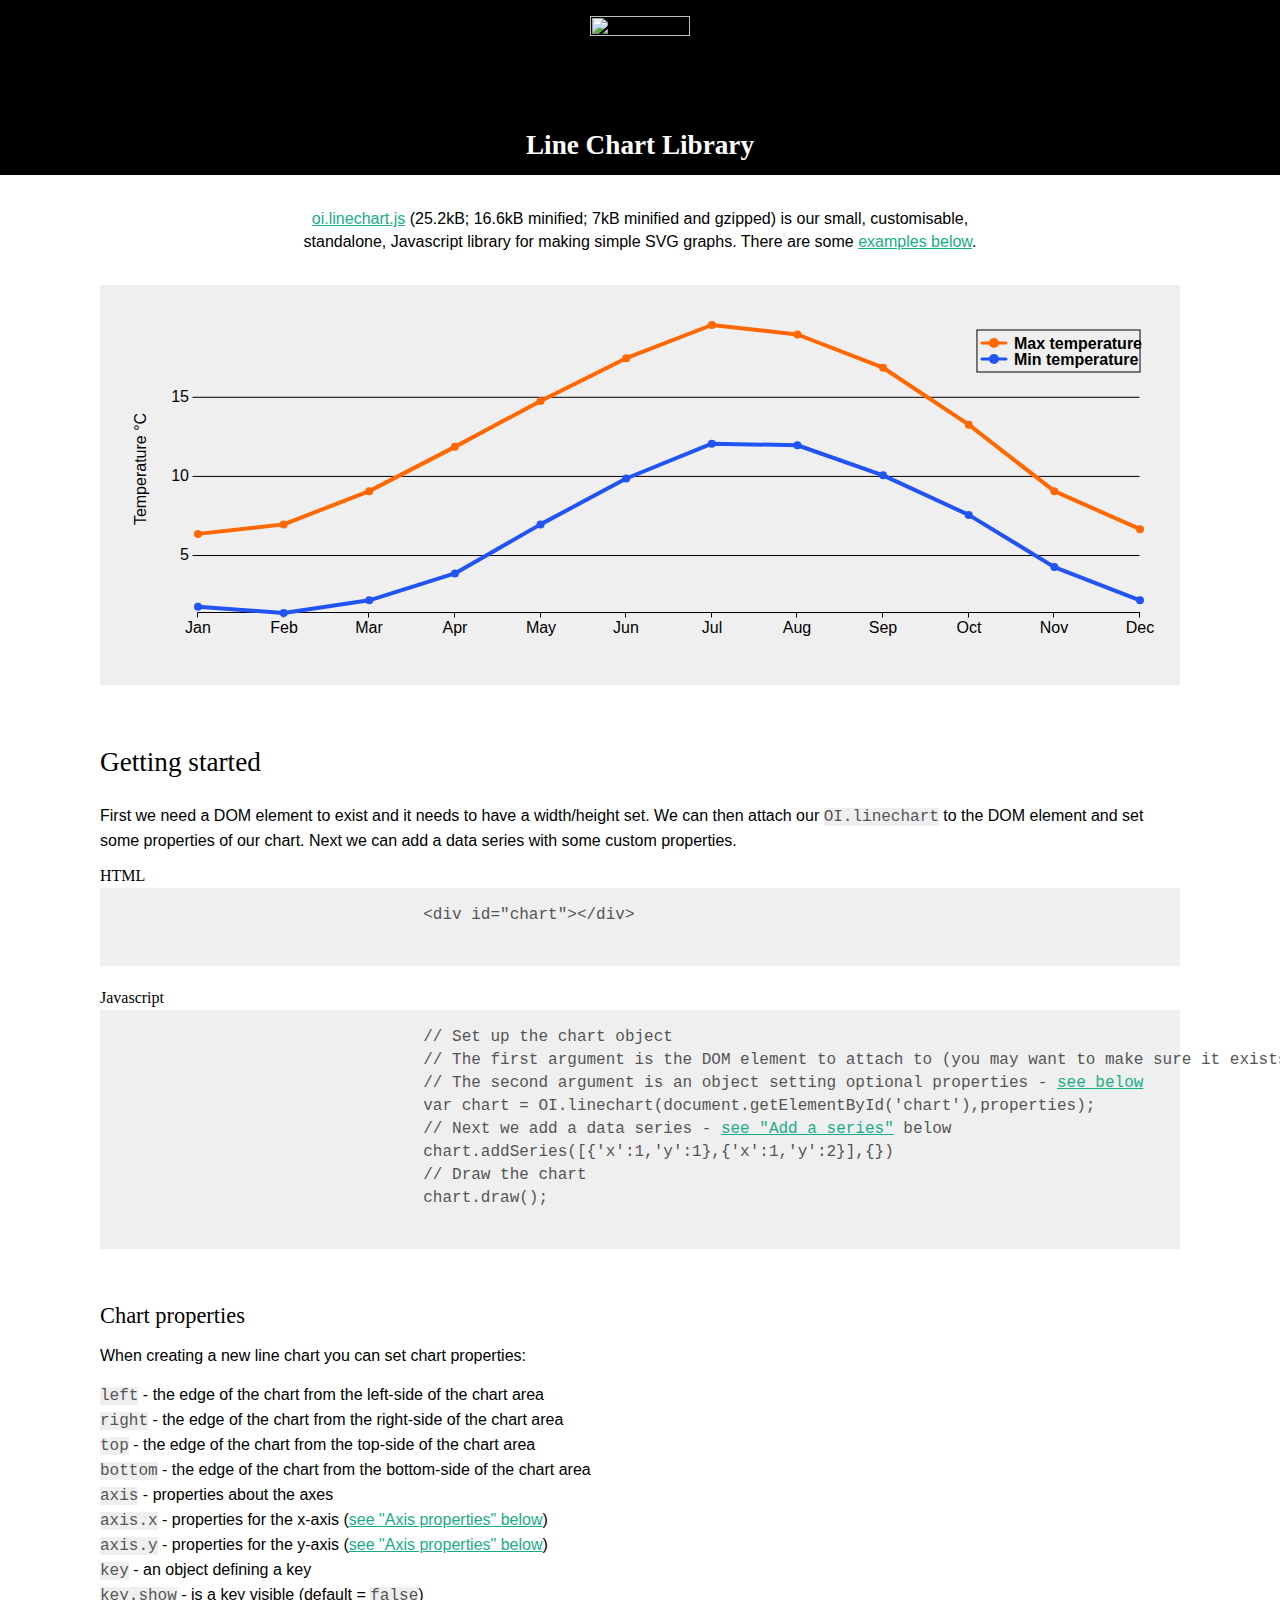
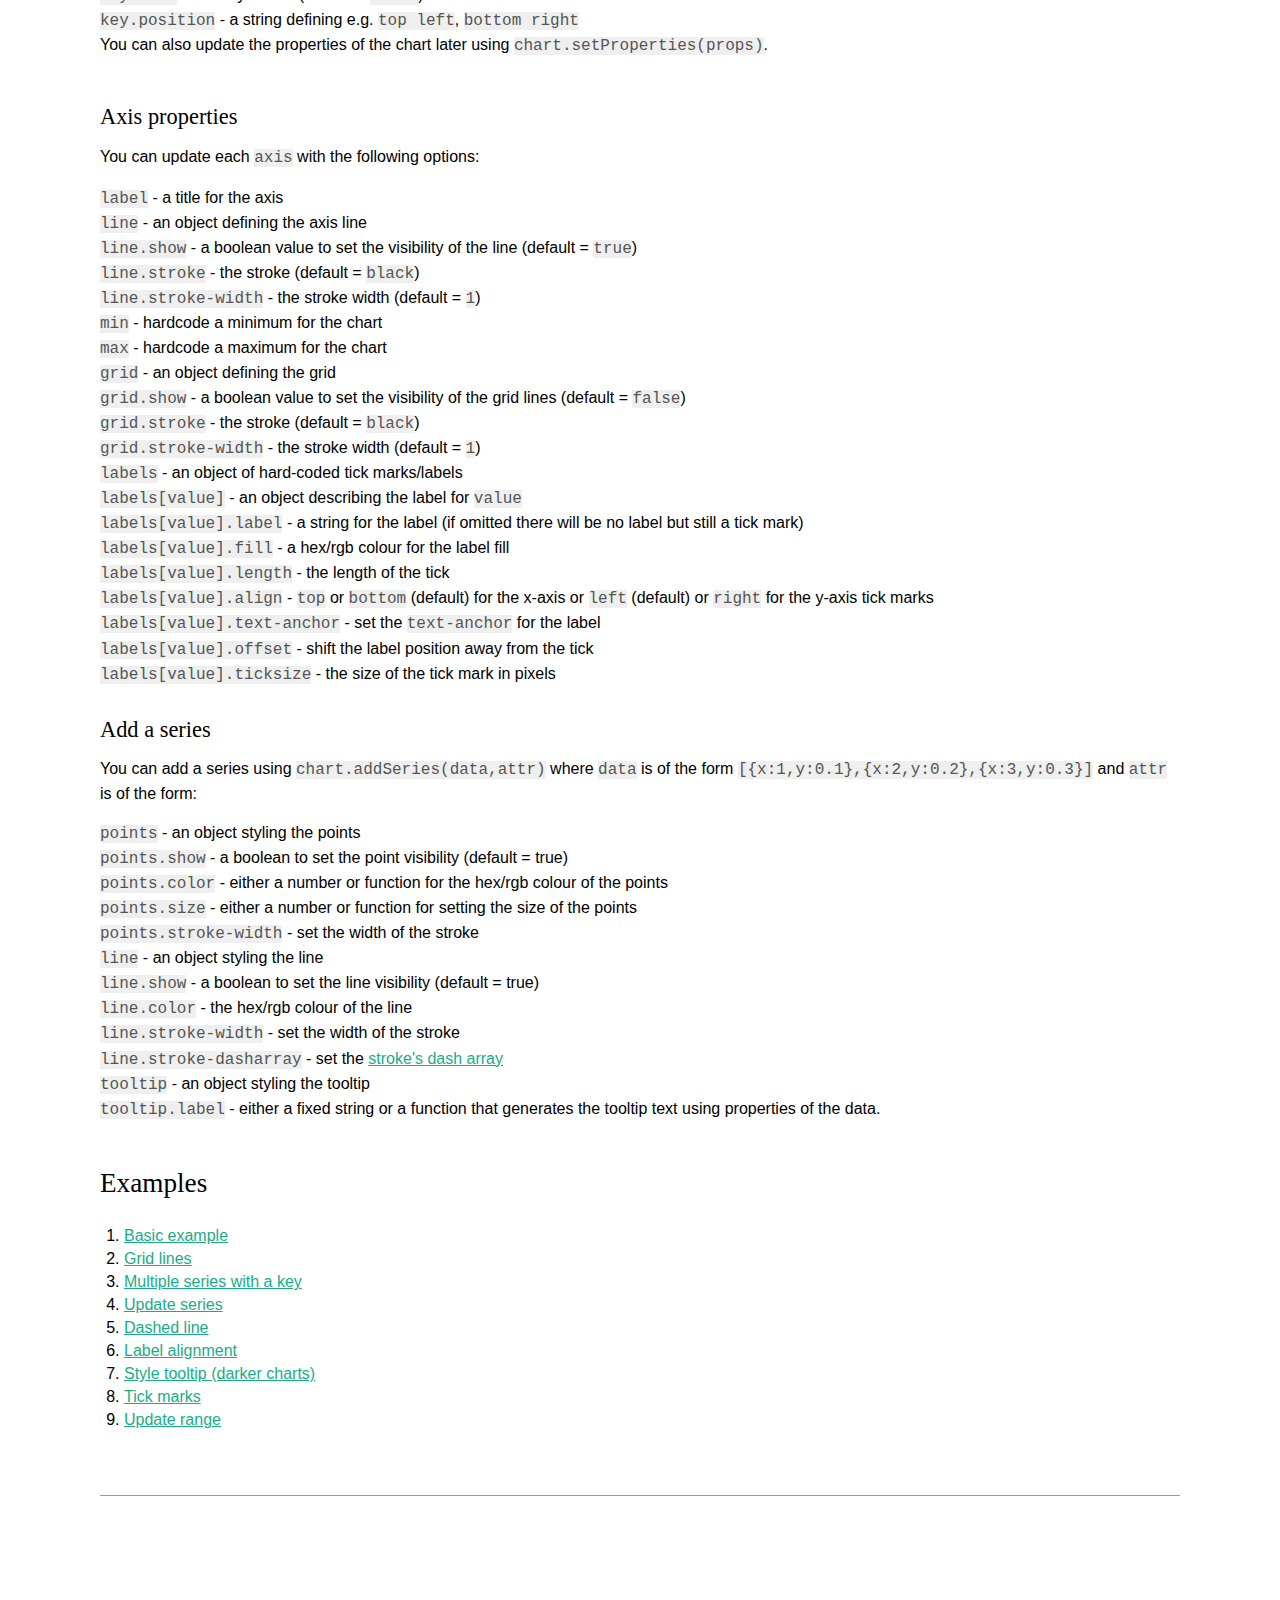
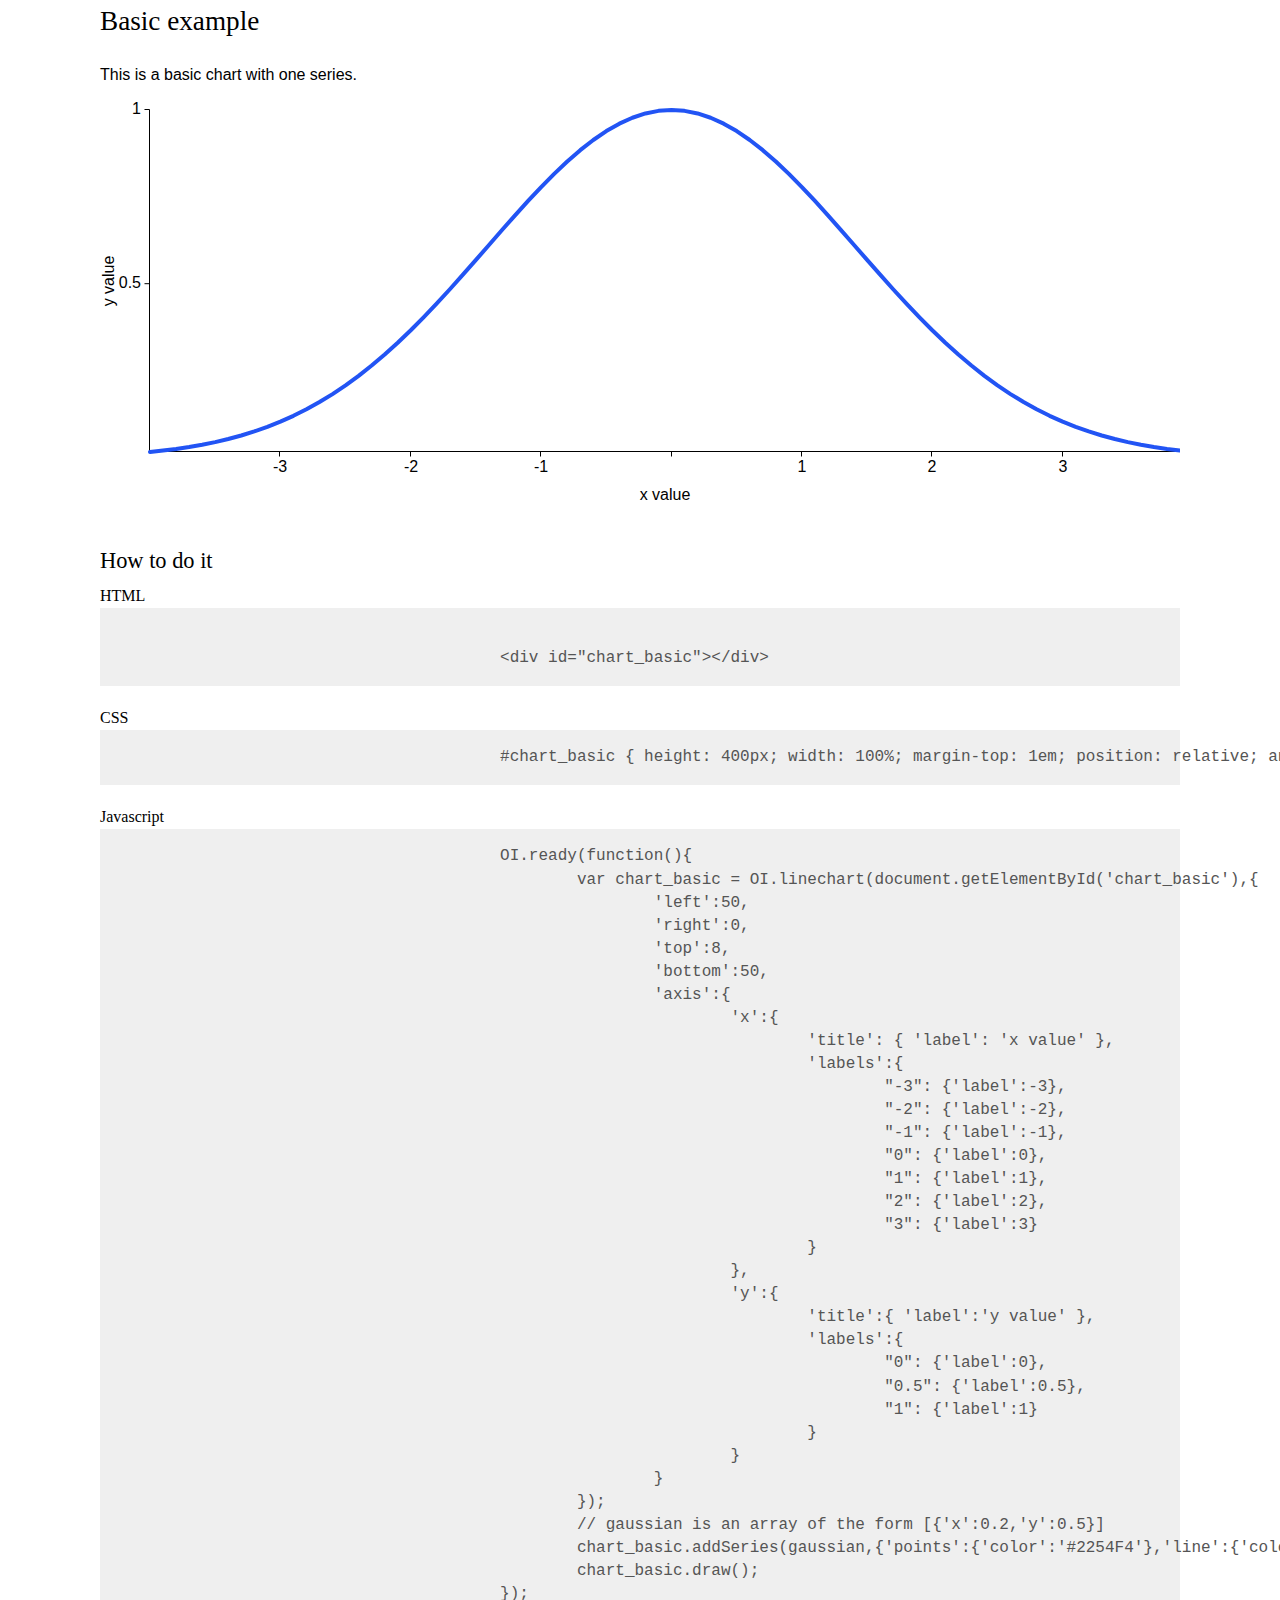
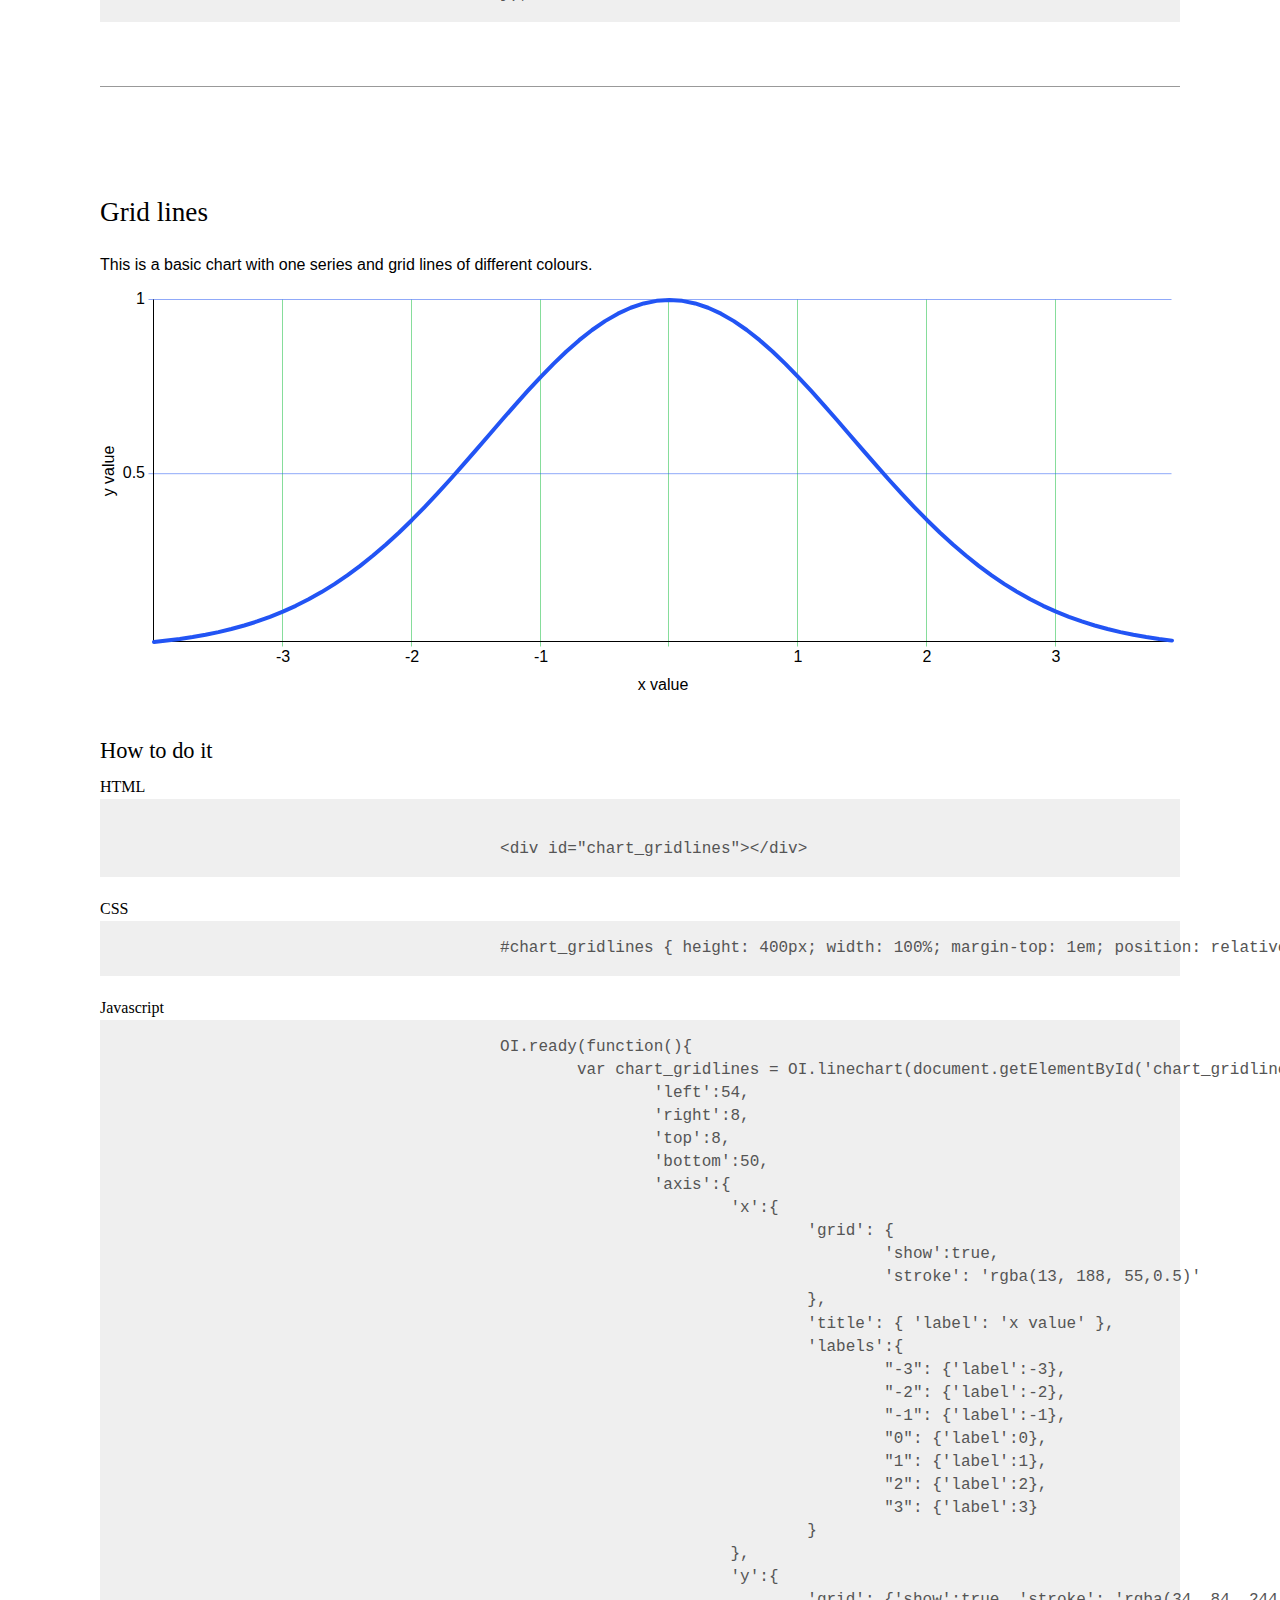
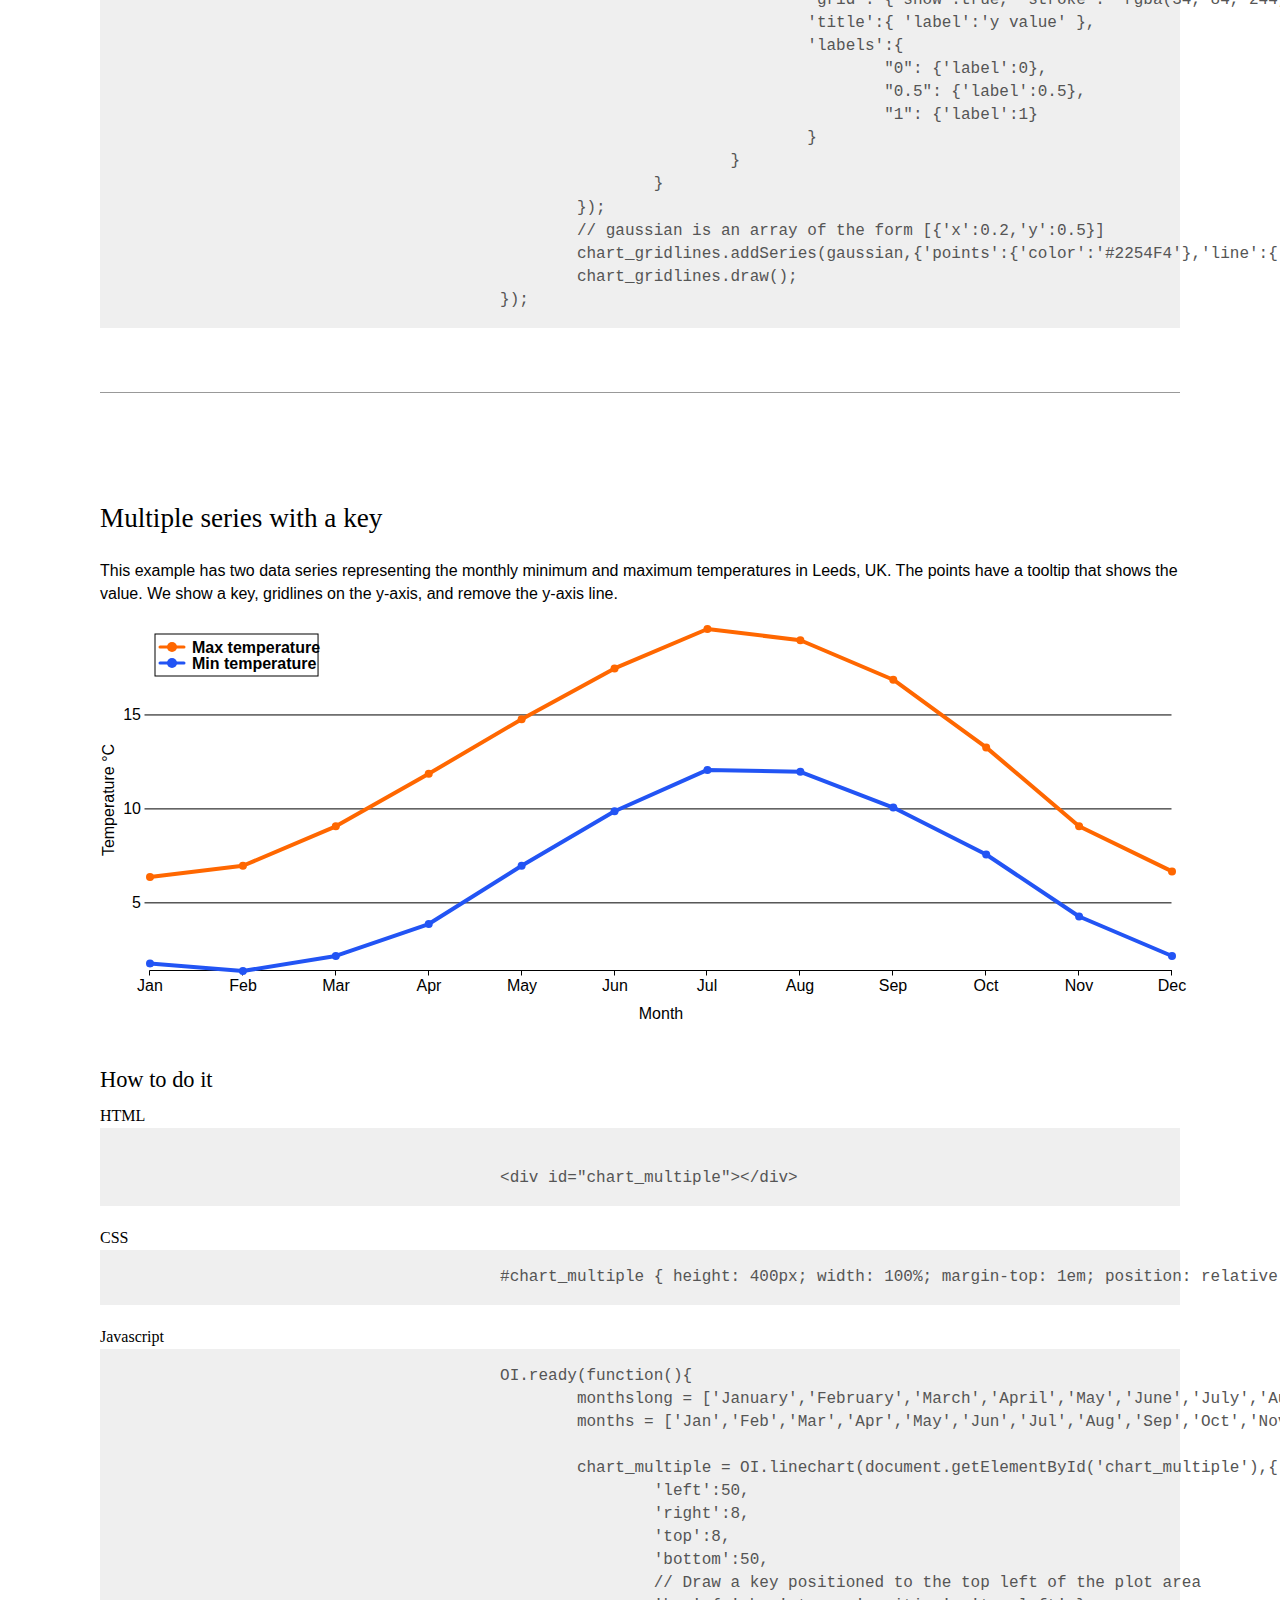
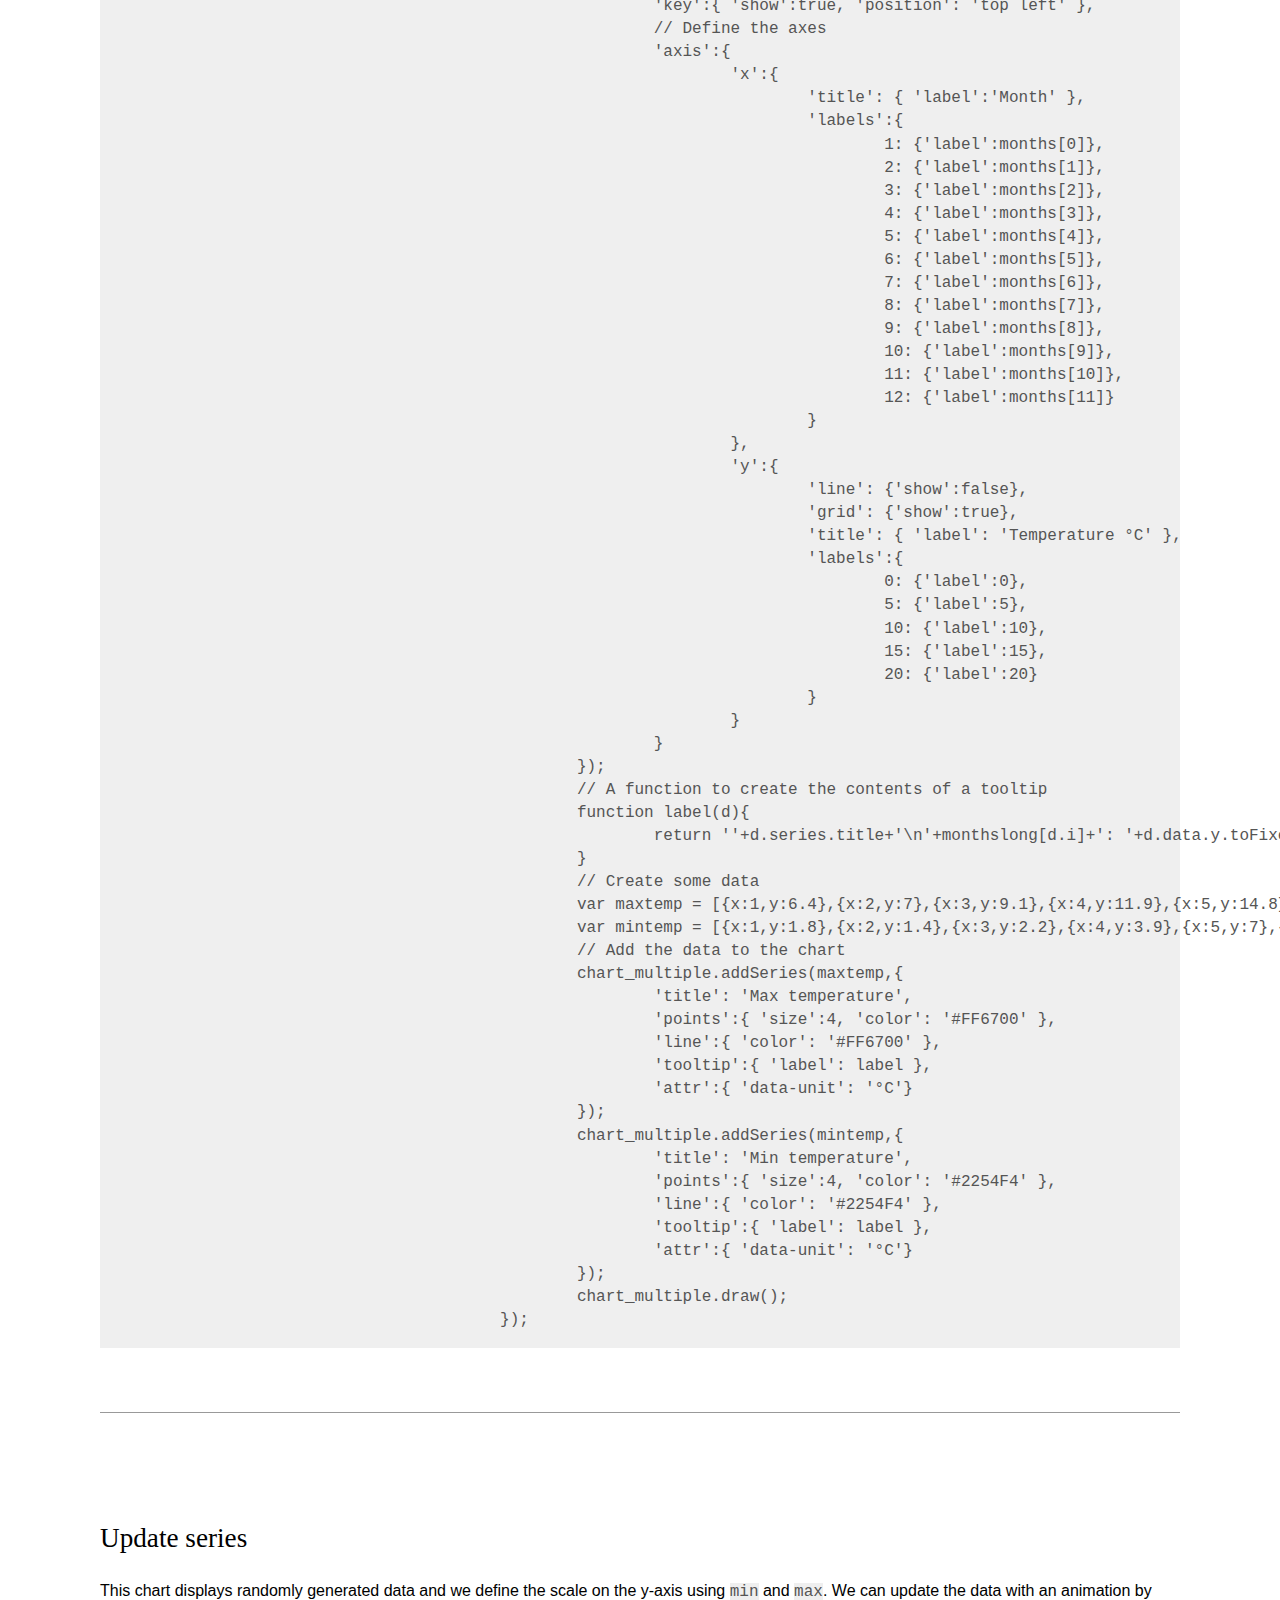
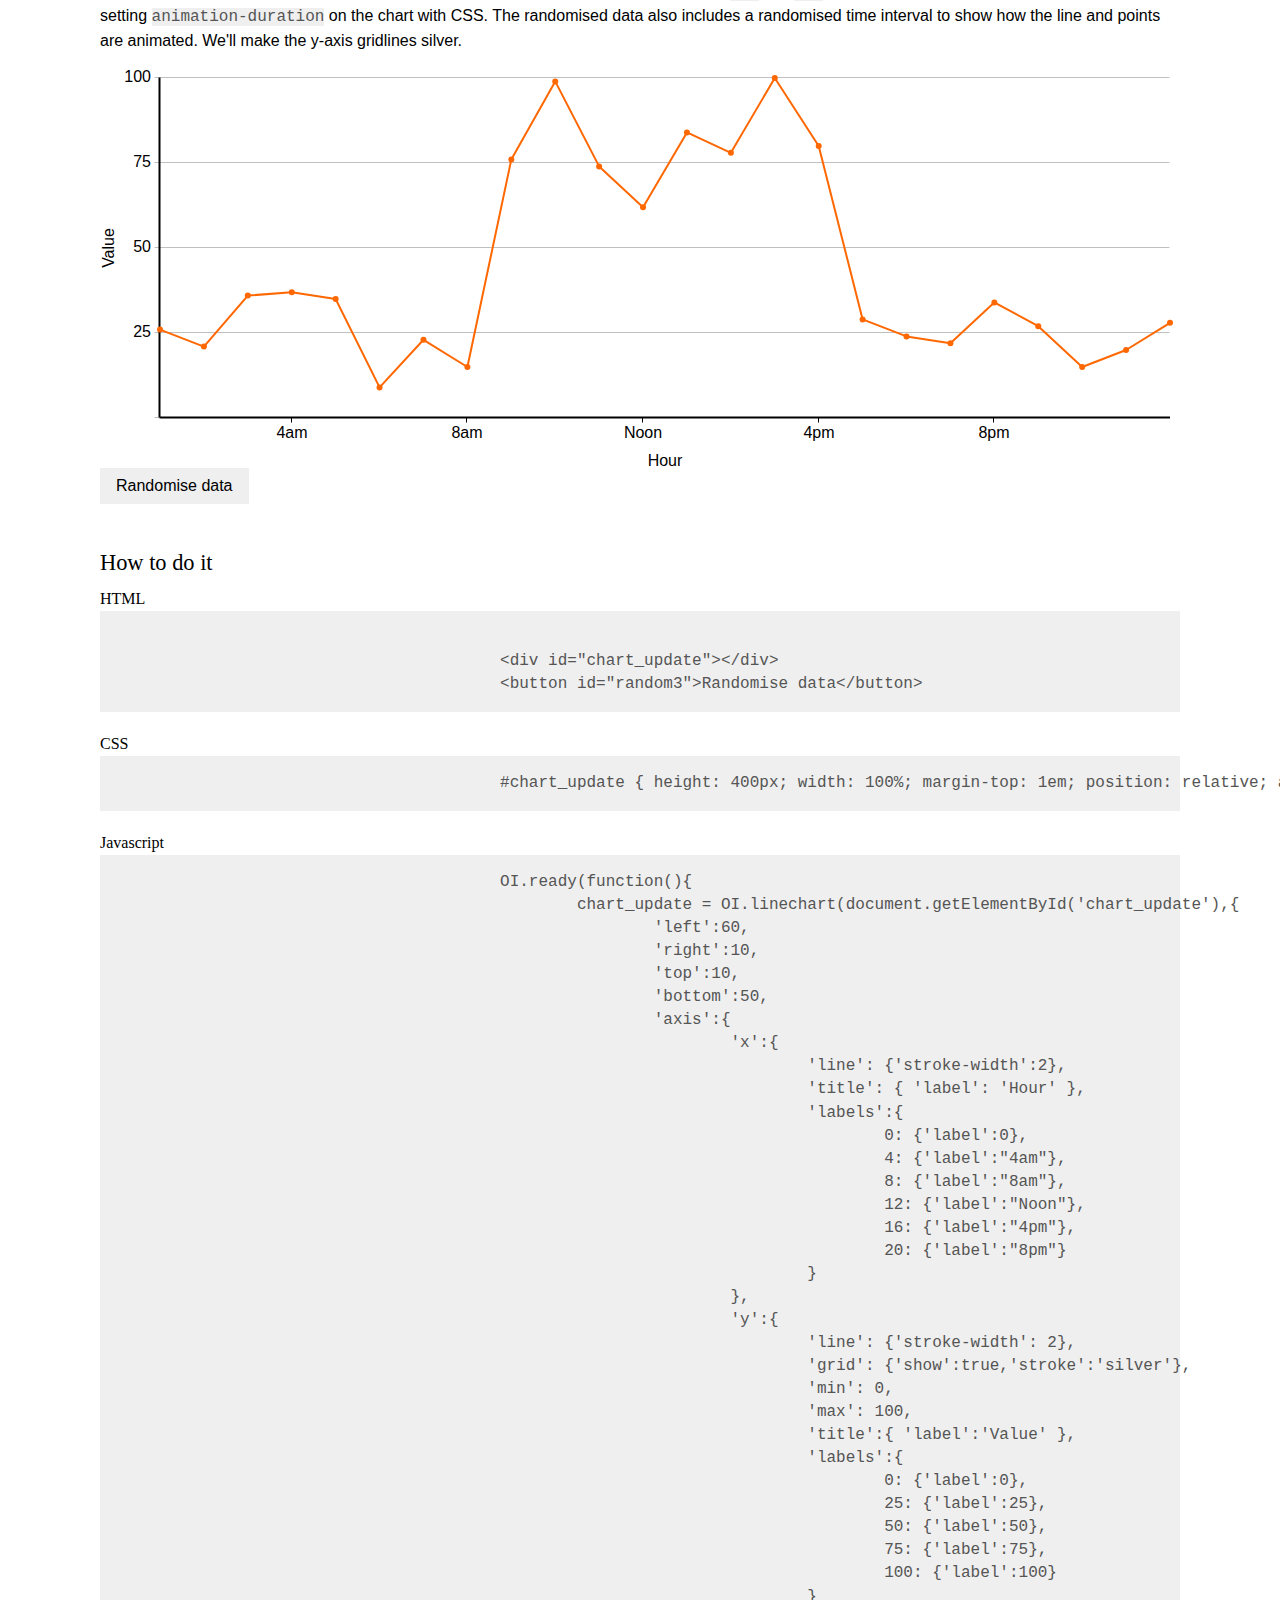
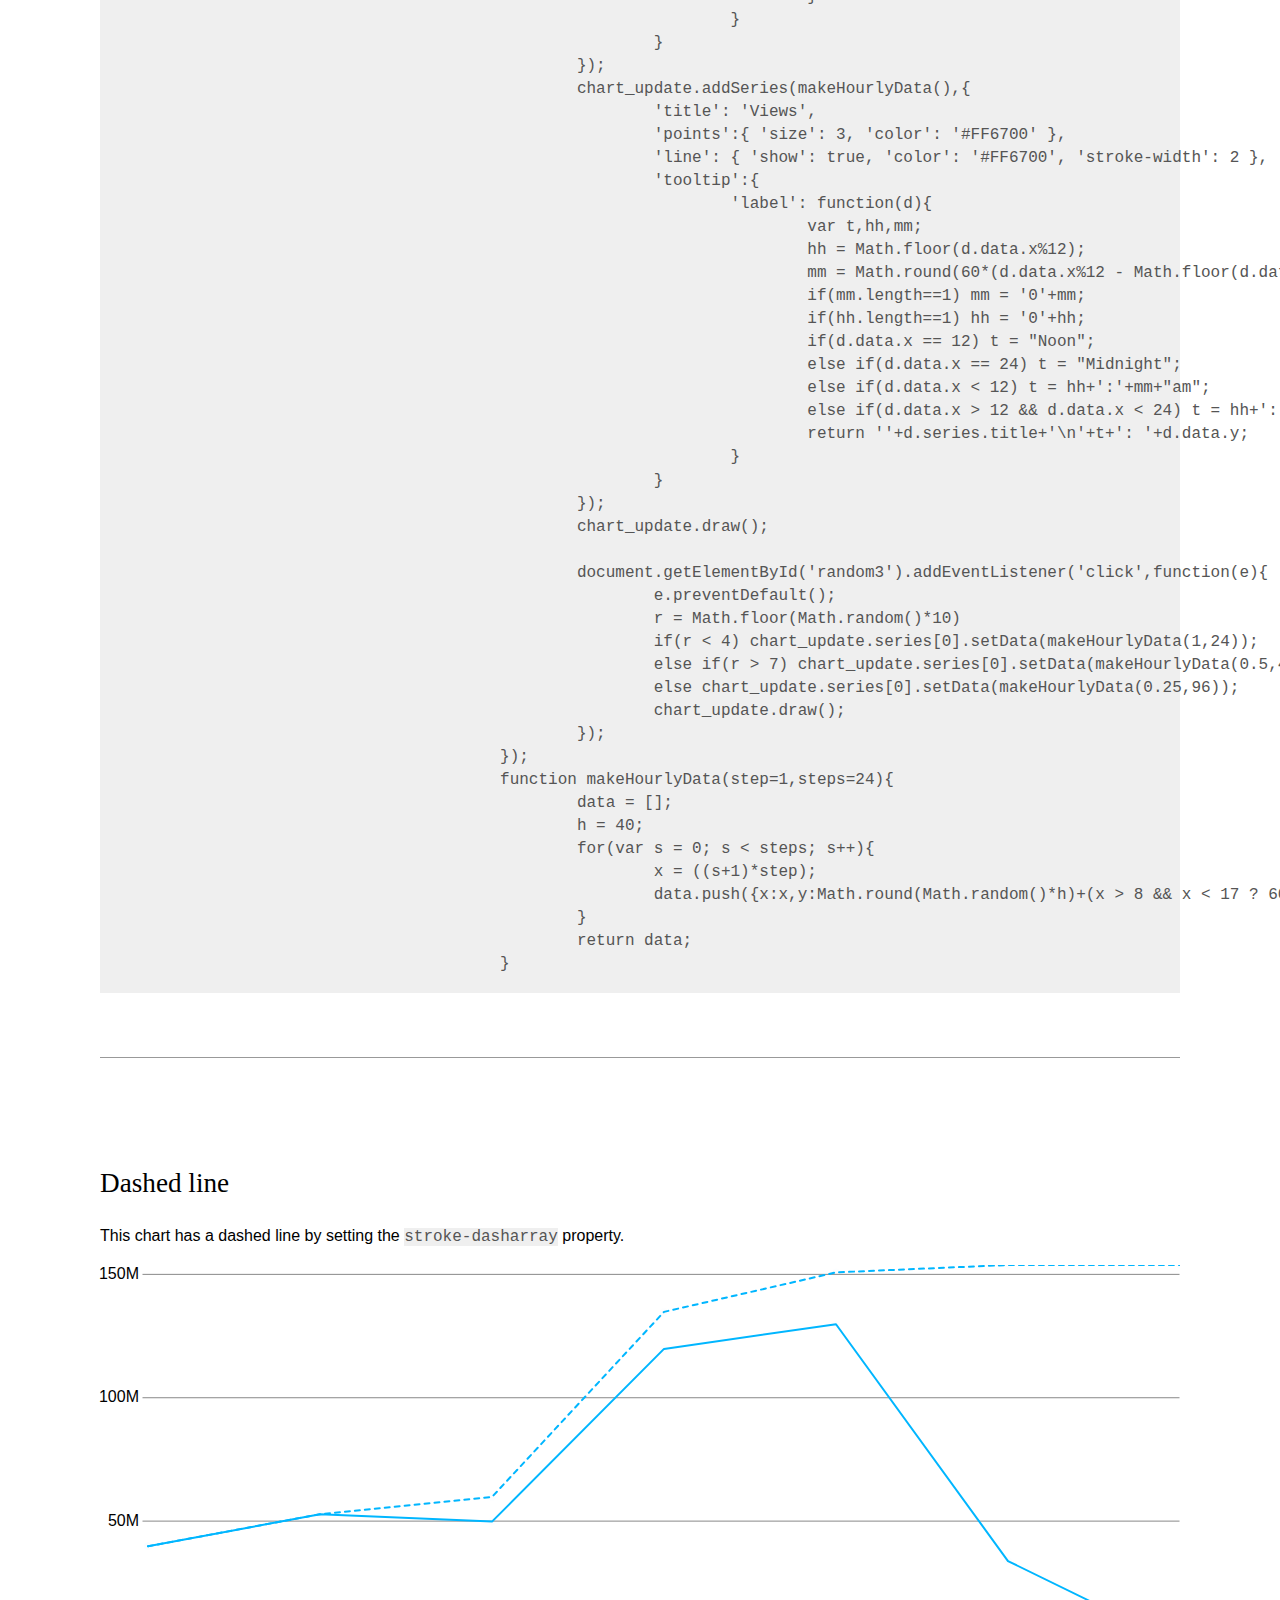
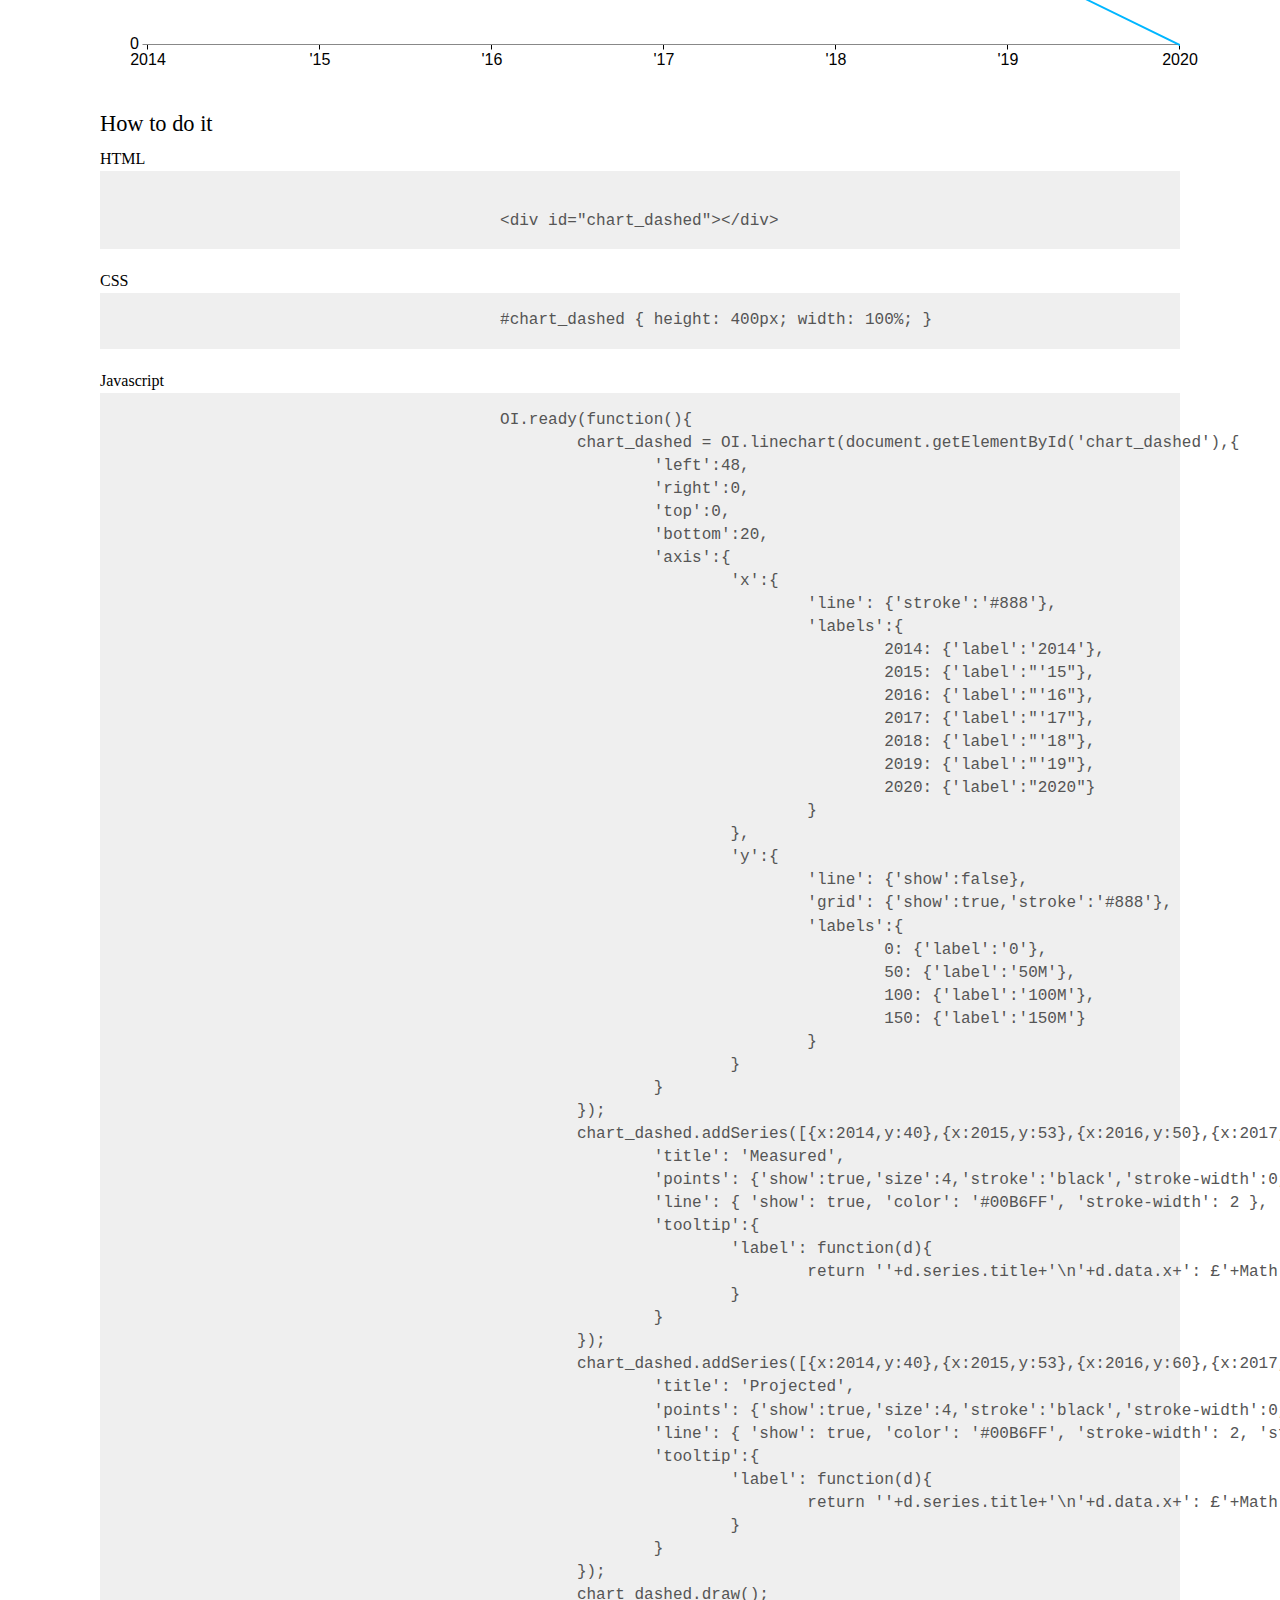
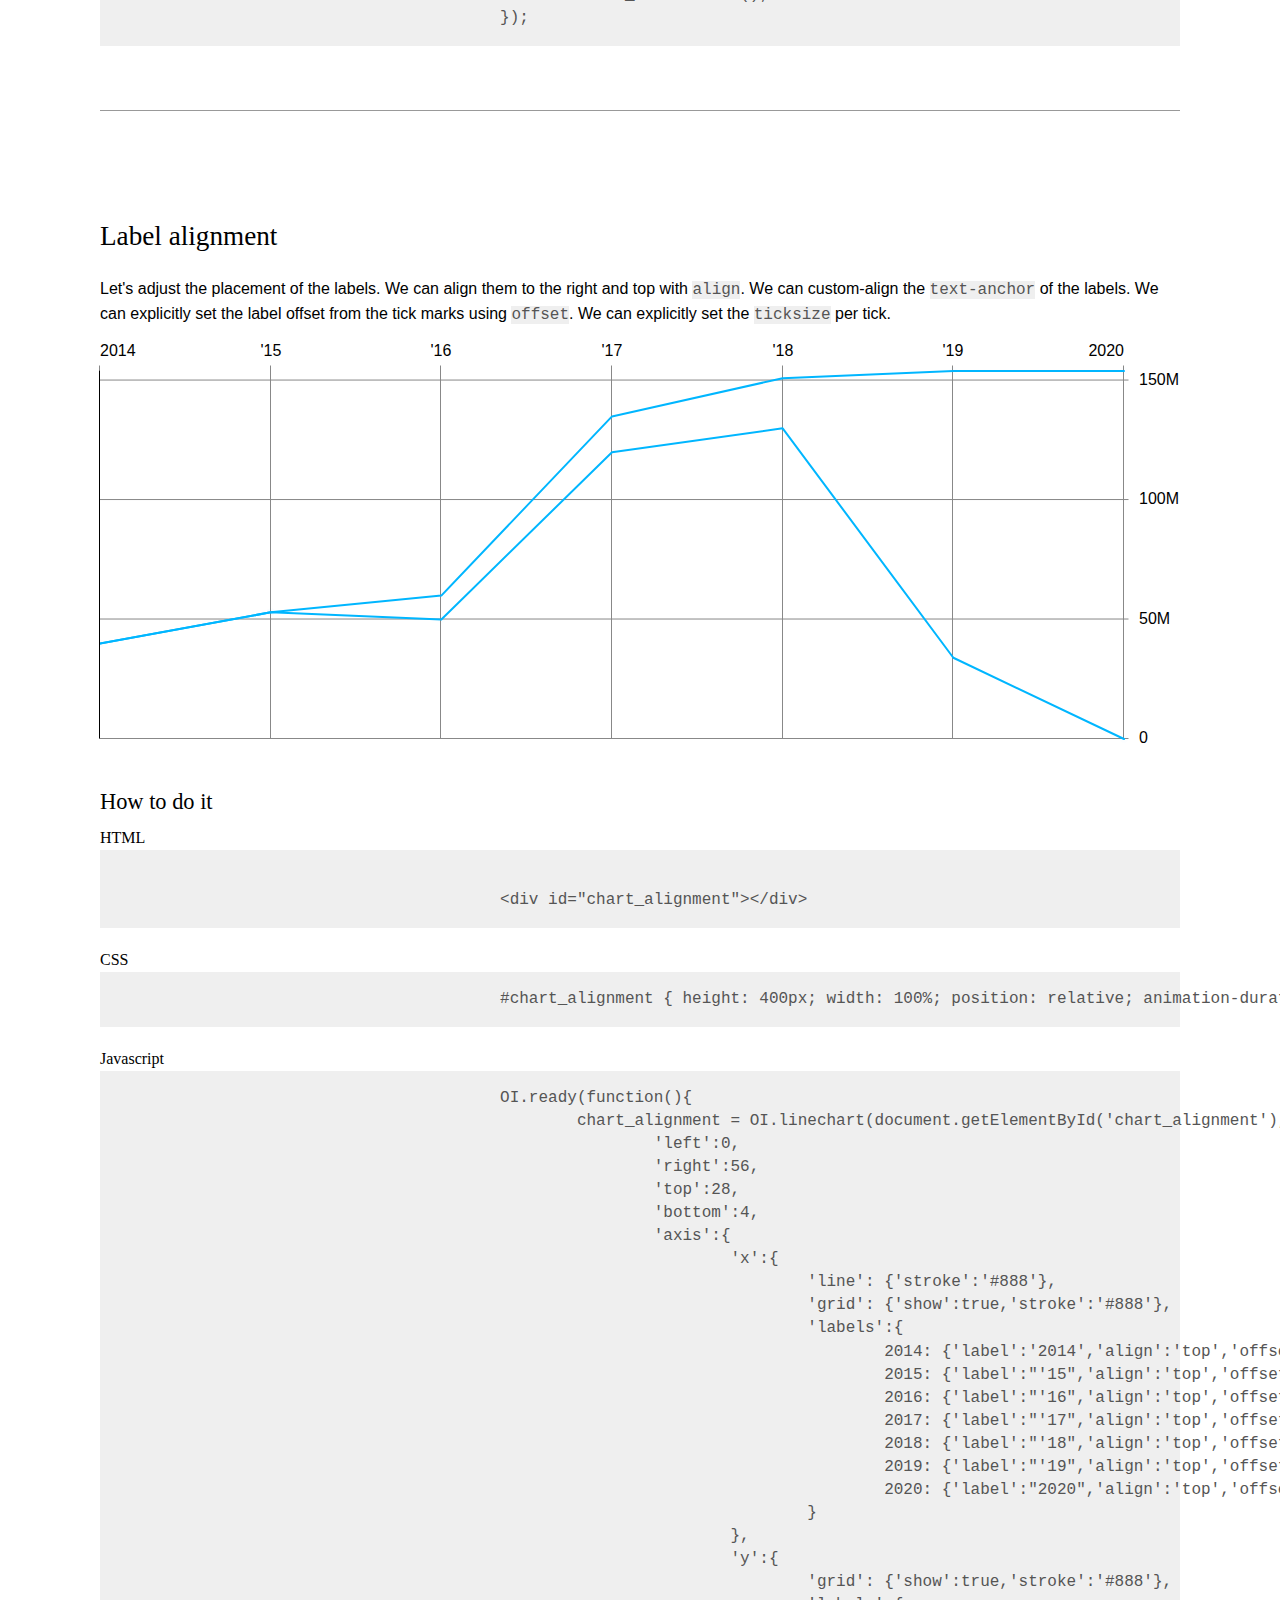
==== commit 5e738966: "Merge 2bafc092882c92e360a8f0f768d8242fc9a266a7 into 0955e2882cfc4806c0e00b8cafd8f1bfeee4f5cd" ====
--- a/index.html
+++ b/index.html
@@ -161,8 +161,8 @@
 			<ul>
 				<li><code>points</code> - an object styling the points</li>
 				<li><code>points.show</code> - a boolean to set the point visibility (default = true)</li>
-				<li><code>points.color</code> - the hex/rgb colour of the points</li>
-				<li><code>points.size</code> - either a number of function for setting the size of the points</li>
+				<li><code>points.color</code> - either a number or function for the hex/rgb colour of the points</li>
+				<li><code>points.size</code> - either a number or function for setting the size of the points</li>
 				<li><code>points.stroke-width</code> - set the width of the stroke</li>
 				<li><code>line</code> - an object styling the line</li>
 				<li><code>line.show</code> - a boolean to set the line visibility (default = true)</li>
@@ -839,4 +839,4 @@
 	OI.log.setup({'id':'odileeds','target':['open-innovations.github.io','odileeds.github.io']}).add('action=view');
 	</script>
 </body>
-</html>+</html>
